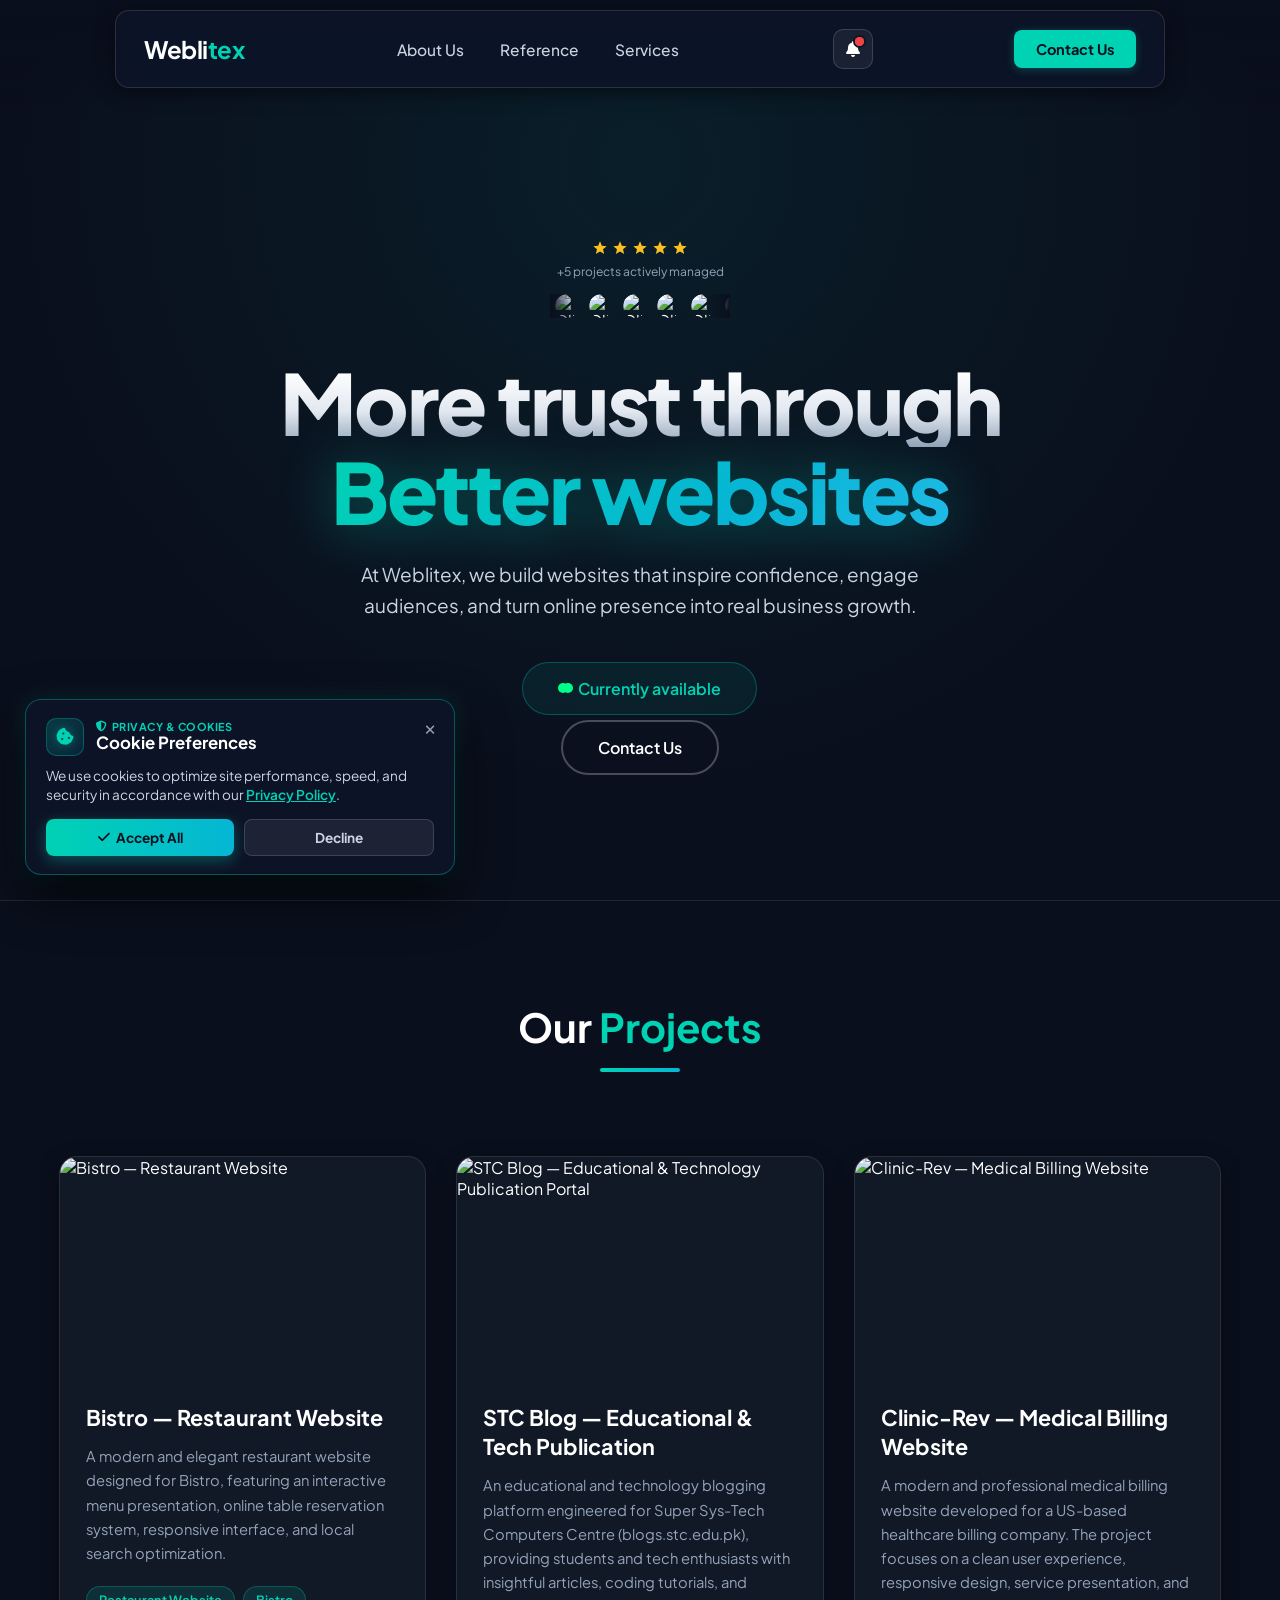
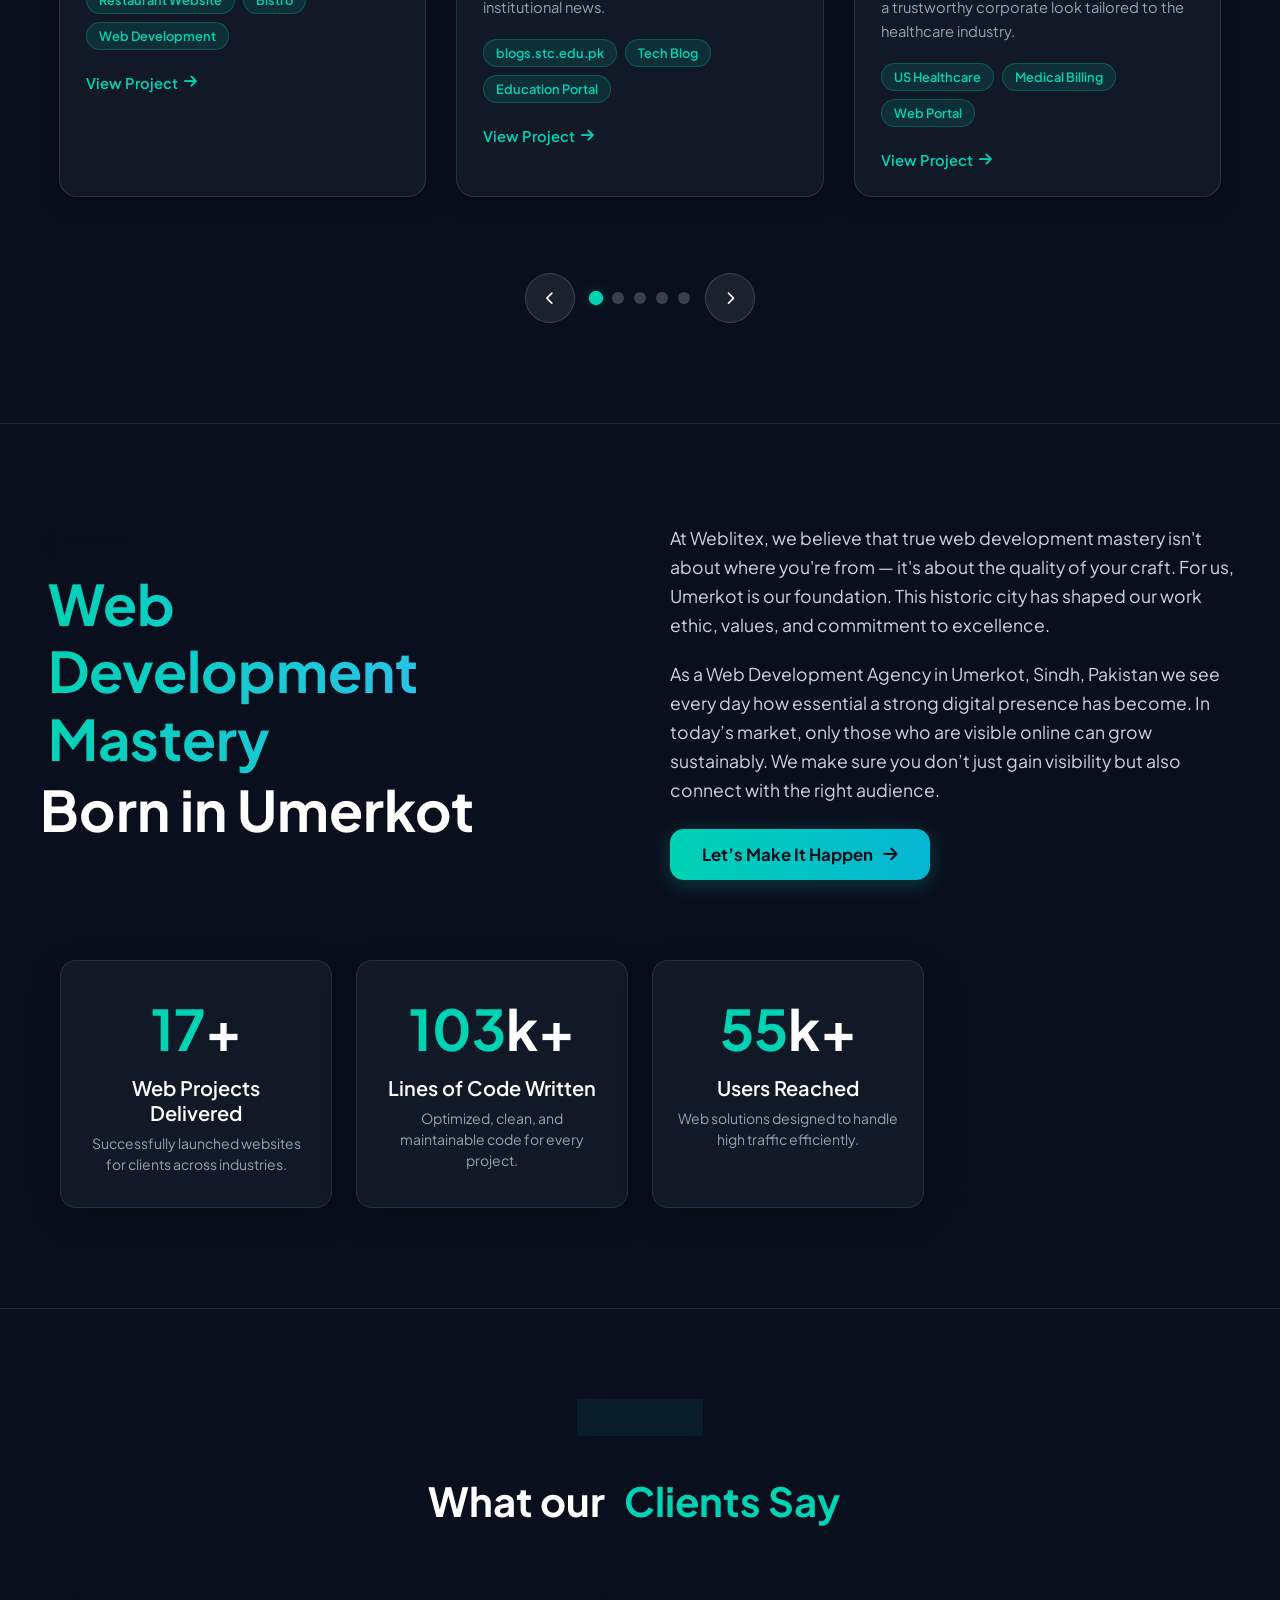
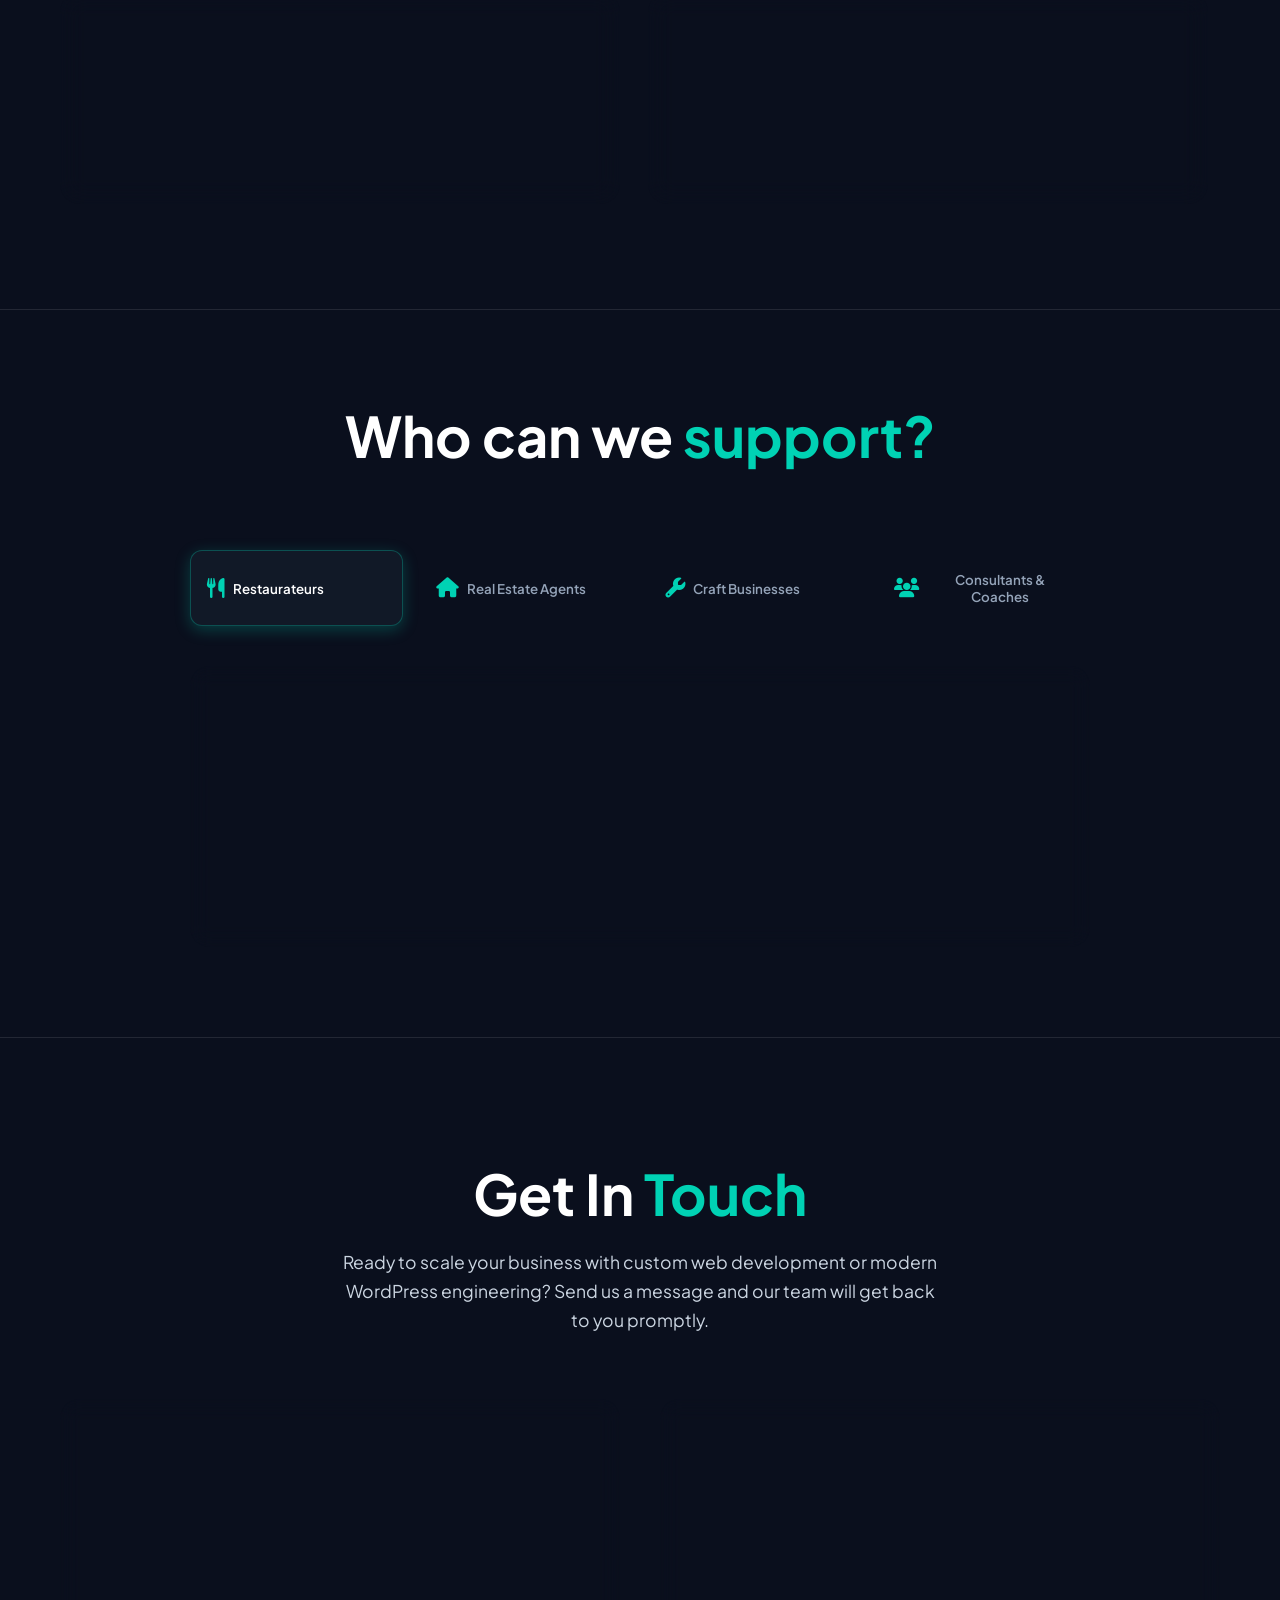
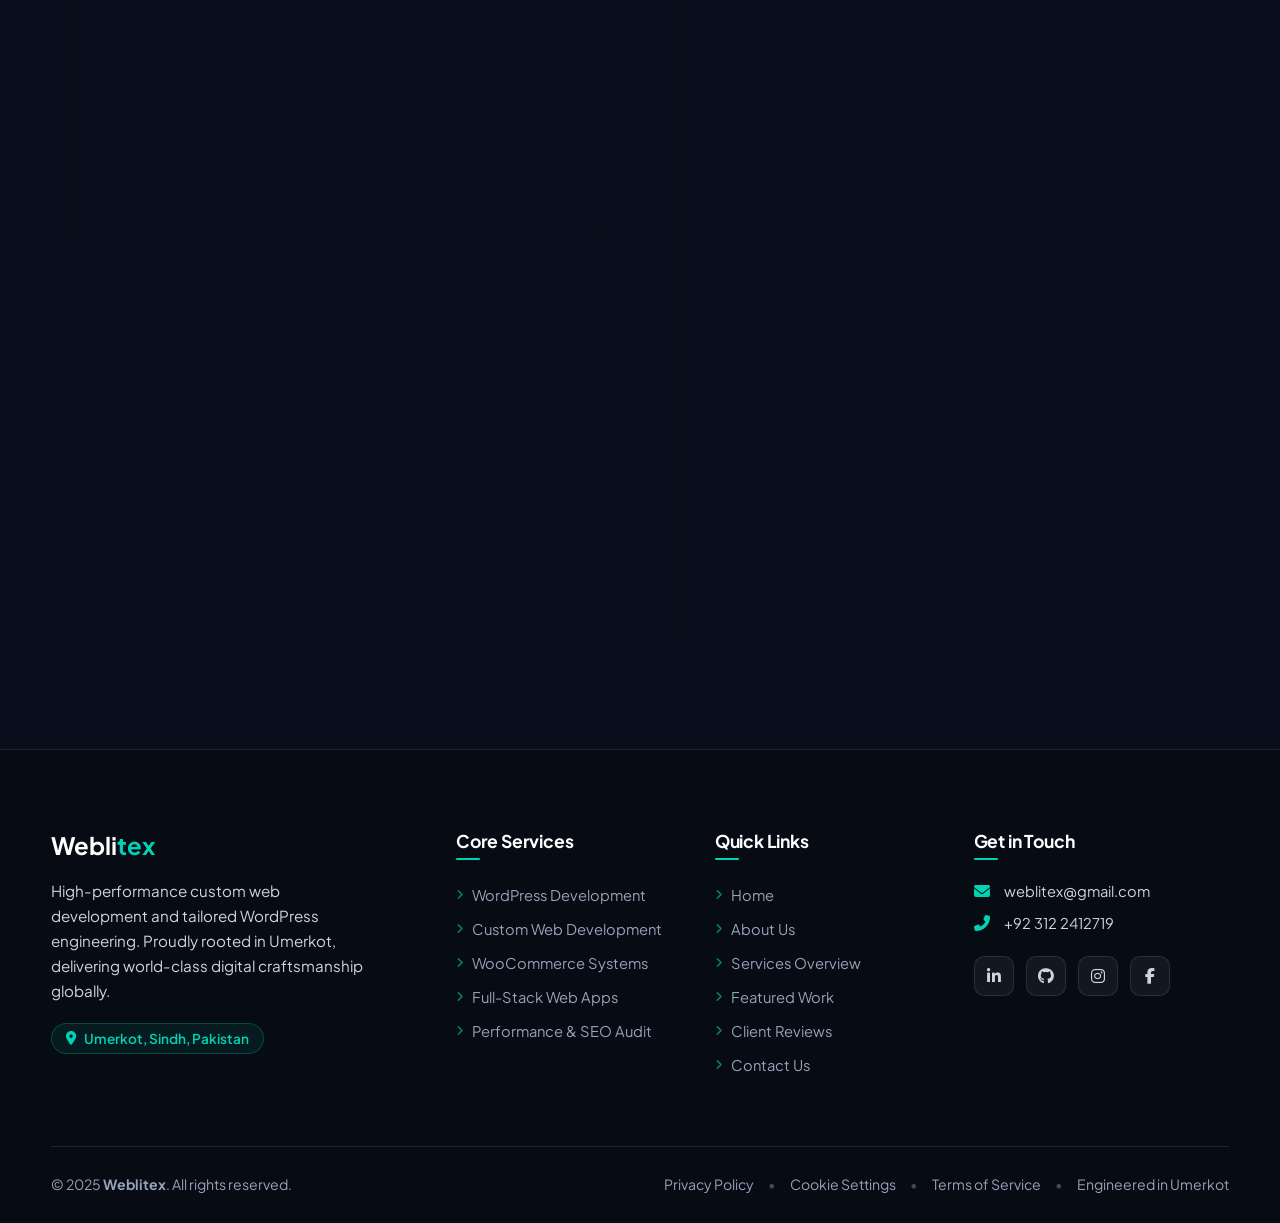
==== index.html @ 481fe4be "update" ====
<!DOCTYPE html>
<html lang="en" class="plus_jakarta_sans">
<head>
  <meta charset="utf-8">
  <meta name="viewport" content="width=device-width, initial-scale=1">
  <title>Weblitex | Web Development &amp; WordPress Engineering Agency</title>
  <meta name="description" content="Weblitex delivers premier custom web development and high-performance WordPress solutions for ambitious businesses globally and across Pakistan.">
  <meta name="keywords" content="Weblitex, web development Umerkot, custom web development, WordPress development, web agency Pakistan">
  <meta name="author" content="Weblitex">
  <link rel="canonical" href="https://weblitex.com">
  
  <!-- Favicon & Brand Icons -->
  <link rel="icon" type="image/svg+xml" href="favicon.svg?v=2">
  <link rel="icon" type="image/png" sizes="32x32" href="favicon-32x32.png?v=2">
  <link rel="icon" type="image/png" sizes="16x16" href="favicon-16x16.png?v=2">
  <link rel="shortcut icon" href="favicon.ico?v=2">
  <link rel="apple-touch-icon" sizes="180x180" href="apple-touch-icon.png?v=2">
  <link rel="manifest" href="site.webmanifest">
  <meta name="theme-color" content="#0A0F1D">
  
  <!-- Open Graph -->
  <meta property="og:title" content="Weblitex | Web Development &amp; WordPress Agency">
  <meta property="og:description" content="Premier custom web development and high-performance WordPress solutions crafted with precision.">
  <meta property="og:url" content="https://weblitex.com">
  <meta property="og:type" content="website">
  <meta property="og:image" content="https://weblitex.com/og-image.png">
  
  <!-- Google Fonts: Plus Jakarta Sans & Inter -->
  <link rel="preconnect" href="https://fonts.googleapis.com">
  <link rel="preconnect" href="https://fonts.gstatic.com" crossorigin>
  <link href="https://fonts.googleapis.com/css2?family=Plus+Jakarta+Sans:wght@400;500;600;700;800&family=Inter:wght@400;500;600;700&display=swap" rel="stylesheet">
  
  <!-- Font Awesome Icons -->
  <link rel="stylesheet" href="https://cdnjs.cloudflare.com/ajax/libs/font-awesome/6.4.0/css/all.min.css" crossorigin="anonymous">

  <link rel="stylesheet" href="style.css">
</head>
<body>

  <!-- Floating Sticky Navigation -->
  <nav class="navbar" id="mainNav">
    <div class="nav-container" id="navContainer">
      <a class="logo" href="index.html">Webli<span>tex</span></a>
      <ul class="nav-links">
        <li><a href="#AboutUs">About Us</a></li>
        <li><a href="#Reference">Reference</a></li>
        <li><a href="services.html">Services</a></li>
      </ul>
      
      <!-- Update Bell -->
      <div class="UpdateBell-wrap">
        <button type="button" class="UpdateBell-bell" id="bellBtn" aria-expanded="false" aria-haspopup="true" aria-label="Updates" title="Updates">
          <i class="fas fa-bell"></i>
          <span class="UpdateBell-dot"></span>
        </button>
        <!-- Bell Panel Dropdown -->
        <div class="UpdateBell-panel" id="bellPanel">
          <div class="UpdateBell-head">
            <b>Latest Updates</b>
            <span>Weblitex</span>
          </div>
          <a href="services.html" class="UpdateBell-item">
            <h4><i class="fas fa-sparkles"></i> Dedicated Services Page</h4>
            <p>Explore our specialized WordPress and Custom Web Development offerings!</p>
            <span class="UpdateBell-go">View services <i class="fas fa-arrow-right"></i></span>
          </a>
          <a href="#projects" class="UpdateBell-item">
            <h4><i class="fas fa-rocket"></i> New Projects Added</h4>
            <p>Check out our latest restaurant, blog & healthcare platforms in the portfolio!</p>
            <span class="UpdateBell-go">View projects <i class="fas fa-arrow-right"></i></span>
          </a>
        </div>
      </div>

      <a href="#kontakt" class="nav-btn">Contact Us</a>
      
      <button class="menu-btn" id="menuToggle" aria-label="Toggle Menu">
        <span></span><span></span><span></span>
      </button>
    </div>

    <!-- Mobile Drawer / Dropdown -->
    <div class="mobile-menu" id="mobileMenu">
      <ul class="mobile-links">
        <li><a href="#AboutUs" class="m-link">About Us</a></li>
        <li><a href="#Reference" class="m-link">Reference</a></li>
        <li><a href="services.html" class="m-link">Services</a></li>
        <li><a href="#projects" class="m-link">Projects</a></li>
      </ul>
      <a href="#kontakt" class="mobile-btn m-link">Contact Us</a>
    </div>
  </nav>

  <!-- Hero Section -->
  <section class="hero" id="home">
    <div class="rating-container">
      <div class="stars-row">
        <svg class="star" viewBox="0 0 24 24" fill="currentColor"><path d="M12 17.27L18.18 21l-1.64-7.03L22 9.24l-7.19-.61L12 2 9.19 8.63 2 9.24l5.46 4.73L5.82 21z"></path></svg>
        <svg class="star" viewBox="0 0 24 24" fill="currentColor"><path d="M12 17.27L18.18 21l-1.64-7.03L22 9.24l-7.19-.61L12 2 9.19 8.63 2 9.24l5.46 4.73L5.82 21z"></path></svg>
        <svg class="star" viewBox="0 0 24 24" fill="currentColor"><path d="M12 17.27L18.18 21l-1.64-7.03L22 9.24l-7.19-.61L12 2 9.19 8.63 2 9.24l5.46 4.73L5.82 21z"></path></svg>
        <svg class="star" viewBox="0 0 24 24" fill="currentColor"><path d="M12 17.27L18.18 21l-1.64-7.03L22 9.24l-7.19-.61L12 2 9.19 8.63 2 9.24l5.46 4.73L5.82 21z"></path></svg>
        <svg class="star" viewBox="0 0 24 24" fill="currentColor"><path d="M12 17.27L18.18 21l-1.64-7.03L22 9.24l-7.19-.61L12 2 9.19 8.63 2 9.24l5.46 4.73L5.82 21z"></path></svg>
      </div>
      <div class="rating-text">+5 projects actively managed</div>
    </div>

    <!-- Infinite Avatars Marquee -->
    <div class="customers-scroll">
      <div class="scroll-gradient-left"></div>
      <div class="scroll-gradient-right"></div>
      <div class="customers-track">
        <div class="customer-avatar"><img src="https://i.pravatar.cc/24?img=1" alt="Client Avatar"></div>
        <div class="customer-avatar"><img src="https://i.pravatar.cc/24?img=2" alt="Client Avatar"></div>
        <div class="customer-avatar"><img src="https://i.pravatar.cc/24?img=3" alt="Client Avatar"></div>
        <div class="customer-avatar"><img src="https://i.pravatar.cc/24?img=4" alt="Client Avatar"></div>
        <div class="customer-avatar"><img src="https://i.pravatar.cc/24?img=5" alt="Client Avatar"></div>
        <div class="customer-avatar"><img src="https://i.pravatar.cc/24?img=6" alt="Client Avatar"></div>
        <!-- Duplicated for seamless loop -->
        <div class="customer-avatar"><img src="https://i.pravatar.cc/24?img=1" alt="Client Avatar"></div>
        <div class="customer-avatar"><img src="https://i.pravatar.cc/24?img=2" alt="Client Avatar"></div>
        <div class="customer-avatar"><img src="https://i.pravatar.cc/24?img=3" alt="Client Avatar"></div>
        <div class="customer-avatar"><img src="https://i.pravatar.cc/24?img=4" alt="Client Avatar"></div>
        <div class="customer-avatar"><img src="https://i.pravatar.cc/24?img=5" alt="Client Avatar"></div>
        <div class="customer-avatar"><img src="https://i.pravatar.cc/24?img=6" alt="Client Avatar"></div>
      </div>
    </div>

    <!-- Hero Content -->
    <div class="hero-content">
      <h1 class="hero-title"><span class="hero-title-top">More trust through</span> <br> <span class="hero-title-gradient">Better websites</span></h1>
      <p class="hero-subtitle">At Weblitex, we build websites that inspire confidence, engage audiences, and turn online presence into real business growth.</p>
      <div class="hero-buttons">
        <a href="#kontakt" class="btn-primary">
          <span class="live-indicator"></span>Currently available
        </a>
        <a href="#kontakt" class="btn-secondary">Contact Us</a>
      </div>
    </div>
  </section>

  <!-- Featured Projects Section (Carousel with 5 Projects) -->
  <section class="projects" id="projects">
    <div class="section-header">
      <h2 class="section-title">Our <span class="span1">Projects</span></h2>
    </div>

    <div class="carousel-container">
      <div class="carousel" id="projectCarousel">
        
        <!-- Project 1: Restaurant -->
        <div class="project-card">
          <div class="card-image">
            <img src="https://images.unsplash.com/photo-1517248135467-4c7edcad34c4?auto=format&fit=crop&w=800&q=80" alt="Bistro — Restaurant Website">
            <div class="card-overlay"></div>
          </div>
          <div class="card-content">
            <h3 class="card-title">Bistro — Restaurant Website</h3>
            <p class="card-description">A modern and elegant restaurant website designed for Bistro, featuring an interactive menu presentation, online table reservation system, responsive interface, and local search optimization.</p>
            <div class="card-tags">
              <span class="card-tag">Restaurant Website</span>
              <span class="card-tag">Bistro</span>
              <span class="card-tag">Web Development</span>
            </div>
            <a href="https://bistro-restaurant-ten.vercel.app/" target="_blank" rel="noopener" class="card-link">View Project <i class="fas fa-arrow-right"></i></a>
          </div>
        </div>

        <!-- Project 2: Blogging Website (blogs.stc.edu.pk) -->
        <div class="project-card">
          <div class="card-image">
            <img src="https://images.unsplash.com/photo-1499750310107-5fef28a66643?auto=format&fit=crop&w=800&q=80" alt="STC Blog — Educational & Technology Publication Portal">
            <div class="card-overlay"></div>
          </div>
          <div class="card-content">
            <h3 class="card-title">STC Blog — Educational & Tech Publication</h3>
            <p class="card-description">An educational and technology blogging platform engineered for Super Sys-Tech Computers Centre (blogs.stc.edu.pk), providing students and tech enthusiasts with insightful articles, coding tutorials, and institutional news.</p>
            <div class="card-tags">
              <span class="card-tag">blogs.stc.edu.pk</span>
              <span class="card-tag">Tech Blog</span>
              <span class="card-tag">Education Portal</span>
            </div>
            <a href="https://blogs.stc.edu.pk" target="_blank" rel="noopener" class="card-link">View Project <i class="fas fa-arrow-right"></i></a>
          </div>
        </div>

        <!-- Project 3: Healthcare / SaaS -->
        <div class="project-card">
          <div class="card-image">
            <img src="https://images.unsplash.com/photo-1576091160399-112ba8d25d1d?auto=format&fit=crop&w=800&q=80" alt="Clinic-Rev — Medical Billing Website">
            <div class="card-overlay"></div>
          </div>
          <div class="card-content">
            <h3 class="card-title">Clinic-Rev — Medical Billing Website</h3>
            <p class="card-description">A modern and professional medical billing website developed for a US-based healthcare billing company. The project focuses on a clean user experience, responsive design, service presentation, and a trustworthy corporate look tailored to the healthcare industry.</p>
            <div class="card-tags">
              <span class="card-tag">US Healthcare</span>
              <span class="card-tag">Medical Billing</span>
              <span class="card-tag">Web Portal</span>
            </div>
            <a href="https://clinicrev.vercel.app/" target="_blank" rel="noopener" class="card-link">View Project <i class="fas fa-arrow-right"></i></a>
          </div>
        </div>

        <!-- Project 4: E-Commerce Store (NovaCart) -->
        <div class="project-card">
          <div class="card-image">
            <img src="https://images.unsplash.com/photo-1472851294608-062f824d29cc?auto=format&fit=crop&w=800&q=80" alt="NovaCart — Modern E-Commerce Platform">
            <div class="card-overlay"></div>
          </div>
          <div class="card-content">
            <h3 class="card-title">NovaCart — Modern E-Commerce Platform</h3>
            <p class="card-description">A high-conversion online store developed with custom WooCommerce architecture, instantaneous product filtering, multi-currency checkout, and integrated shipping tracking.</p>
            <div class="card-tags">
              <span class="card-tag">WooCommerce</span>
              <span class="card-tag">E-Commerce</span>
              <span class="card-tag">Custom Checkout</span>
            </div>
            <a href="novacart.html" target="_blank" rel="noopener" class="card-link">View Project <i class="fas fa-arrow-right"></i></a>
          </div>
        </div>

        <!-- Project 5: Real Estate Portal (Apex Living) -->
        <div class="project-card">
          <div class="card-image">
            <img src="https://images.unsplash.com/photo-1600585154340-be6161a56a0c?auto=format&fit=crop&w=800&q=80" alt="Apex Living — Luxury Real Estate Portal">
            <div class="card-overlay"></div>
          </div>
          <div class="card-content">
            <h3 class="card-title">Apex Living — Luxury Real Estate Portal</h3>
            <p class="card-description">A premier real estate web portal featuring interactive property tours, custom architectural galleries, dynamic search filters, and direct WhatsApp lead capture.</p>
            <div class="card-tags">
              <span class="card-tag">Real Estate</span>
              <span class="card-tag">Custom Web App</span>
              <span class="card-tag">Interactive UI</span>
            </div>
            <a href="apex-living.html" target="_blank" rel="noopener" class="card-link">View Project <i class="fas fa-arrow-right"></i></a>
          </div>
        </div>

      </div>
    </div>

    <!-- Carousel Controls (5 Dots for 5 Projects) -->
    <div class="carousel-controls">
      <button class="carousel-btn prev-btn" id="prevBtn" aria-label="Previous project"><i class="fas fa-chevron-left"></i></button>
      <div class="carousel-dots" id="carouselDots">
        <div class="dot active" data-index="0"></div>
        <div class="dot" data-index="1"></div>
        <div class="dot" data-index="2"></div>
        <div class="dot" data-index="3"></div>
        <div class="dot" data-index="4"></div>
      </div>
      <button class="carousel-btn next-btn" id="nextBtn" aria-label="Next project"><i class="fas fa-chevron-right"></i></button>
    </div>
  </section>

  <!-- About Us Section -->
  <section class="social-media-section" id="AboutUs">
    <div class="social-media-container">
      <div class="social-left">
        <div class="social-tab slide-in-left">About Us</div>
        <h2 class="social-title slide-in-left">
          <span class="gradient-text">Web Development Mastery</span> Born in Umerkot
        </h2>
      </div>
      <div class="social-right">
        <div class="social-content">
          <p class="slide-in-right">At Weblitex, we believe that true web development mastery isn't about where you're from — it's about the quality of your craft. For us, Umerkot is our foundation. This historic city has shaped our work ethic, values, and commitment to excellence.</p>
          <p class="slide-in-right">As a Web Development Agency in Umerkot, Sindh, Pakistan we see every day how essential a strong digital presence has become. In today’s market, only those who are visible online can grow sustainably. We make sure you don’t just gain visibility but also connect with the right audience.</p>
        </div>
        <a href="#kontakt" class="social-cta slide-in-right">
          <span>Let’s Make It Happen</span>
          <i class="fas fa-arrow-right"></i>
        </a>
      </div>
    </div>

    <!-- Counter Achievements Sub-Section -->
    <section class="achievements-section">
      <div class="container">
        <div class="grid">
          <div class="achievement-card">
            <div class="counter"><span class="counter-value" data-target="25">25</span>+</div>
            <h3>Web Projects Delivered</h3>
            <p>Successfully launched websites for clients across industries.</p>
          </div>
          <div class="achievement-card">
            <div class="counter"><span class="counter-value" data-target="150">150</span>k+</div>
            <h3>Lines of Code Written</h3>
            <p>Optimized, clean, and maintainable code for every project.</p>
          </div>
          <div class="achievement-card">
            <div class="counter"><span class="counter-value" data-target="80">80</span>k+</div>
            <h3>Users Reached</h3>
            <p>Web solutions designed to handle high traffic efficiently.</p>
          </div>
          <div class="achievement-card">
            <div class="counter"><span class="counter-value" data-target="100">100</span>%</div>
            <h3>Client Satisfaction</h3>
            <p>Dedicated focus on quality and client success.</p>
          </div>
        </div>
      </div>
    </section>
  </section>

  <!-- Testimonials / References Section (Landscape Cards) -->
  <section class="testimonials-section" id="Reference">
    <div class="container">
      <div style="text-align:center;margin-bottom:40px">
        <div class="tab">References</div>
      </div>
      <h2 class="heading">What our <span class="highlight">Clients Say</span></h2>
      
      <div class="marquee-container">
        <div class="marquee-content">
          
          <!-- Client Card 1 (Landscape) -->
          <div class="testimonial-card landscape-card">
            <div class="client-profile-col">
              <img src="https://images.unsplash.com/photo-1534528741775-53994a69daeb?auto=format&fit=crop&w=150&q=80" alt="Dr. Harris Sterling" class="profile-img">
              <div class="profile-info">
                <h3>Dr. Harris Sterling</h3>
                <p>Director, Sterling Medical UK</p>
                <div class="client-stars">★★★★★</div>
              </div>
            </div>
            <div class="landscape-divider"></div>
            <div class="client-quote-col">
              <div class="quote-mark">“</div>
              <p class="testimonial-text">"The new web platform transformed how patients engage with our clinics. Speed is instantaneous and our consultation bookings jumped by 85% within weeks."</p>
            </div>
          </div>

          <!-- Client Card 2 (Landscape) -->
          <div class="testimonial-card landscape-card">
            <div class="client-profile-col">
              <img src="https://images.unsplash.com/photo-1573496359142-b8d87734a5a2?auto=format&fit=crop&w=150&q=80" alt="Zainab Mir" class="profile-img">
              <div class="profile-info">
                <h3>Zainab Mir</h3>
                <p>Founder &amp; CEO, Zariyah Apparel</p>
                <div class="client-stars">★★★★★</div>
              </div>
            </div>
            <div class="landscape-divider"></div>
            <div class="client-quote-col">
              <div class="quote-mark">“</div>
              <p class="testimonial-text">"Exceptional craft and design sensibility. They captured our brand's luxury identity perfectly while keeping the store lightning-fast on mobile devices."</p>
            </div>
          </div>

          <!-- Client Card 3 (Landscape) -->
          <div class="testimonial-card landscape-card">
            <div class="client-profile-col">
              <img src="https://images.unsplash.com/photo-1500648767791-00dcc994a43e?auto=format&fit=crop&w=150&q=80" alt="Felix Moreau" class="profile-img">
              <div class="profile-info">
                <h3>Felix Moreau</h3>
                <p>Co-Founder, Alpine Hospitality</p>
                <div class="client-stars">★★★★★</div>
              </div>
            </div>
            <div class="landscape-divider"></div>
            <div class="client-quote-col">
              <div class="quote-mark">“</div>
              <p class="testimonial-text">"From initial wireframes to deployment, the team showed pure professionalism. Our guests love the frictionless reservation flow and fast menu browsing."</p>
            </div>
          </div>

          <!-- Client Card 4 (Landscape) -->
          <div class="testimonial-card landscape-card">
            <div class="client-profile-col">
              <img src="https://images.unsplash.com/photo-1580489944761-15a19d654956?auto=format&fit=crop&w=150&q=80" alt="Ayesha Siddiqui" class="profile-img">
              <div class="profile-info">
                <h3>Ayesha Siddiqui</h3>
                <p>Managing Partner, Apex Advisory</p>
                <div class="client-stars">★★★★★</div>
              </div>
            </div>
            <div class="landscape-divider"></div>
            <div class="client-quote-col">
              <div class="quote-mark">“</div>
              <p class="testimonial-text">"Clear communication, clean code, and zero delays. Our corporate partners regularly praise the speed and refined elegance of our website."</p>
            </div>
          </div>

          <!-- Duplicated for continuous smooth marquee -->
          <div class="testimonial-card landscape-card">
            <div class="client-profile-col">
              <img src="https://images.unsplash.com/photo-1534528741775-53994a69daeb?auto=format&fit=crop&w=150&q=80" alt="Dr. Harris Sterling" class="profile-img">
              <div class="profile-info">
                <h3>Dr. Harris Sterling</h3>
                <p>Director, Sterling Medical UK</p>
                <div class="client-stars">★★★★★</div>
              </div>
            </div>
            <div class="landscape-divider"></div>
            <div class="client-quote-col">
              <div class="quote-mark">“</div>
              <p class="testimonial-text">"The new web platform transformed how patients engage with our clinics. Speed is instantaneous and our consultation bookings jumped by 85% within weeks."</p>
            </div>
          </div>

        </div>
      </div>
    </div>
  </section>

  <!-- Support / Services Section -->
  <section class="support-section" id="Services">
    <div class="container">
      <h2 class="support-heading">Who can we <span class="accent">support?</span></h2>
      <div class="tabs-container">
        <div class="tabs-list" role="tablist">
          <button class="tab-trigger active" role="tab" aria-selected="true" data-target="restaurateurs">
            <i class="fas fa-utensils"></i>
            <span>Restaurateurs</span>
          </button>
          <button class="tab-trigger" role="tab" aria-selected="false" data-target="real-estate">
            <i class="fas fa-house"></i>
            <span>Real Estate Agents</span>
          </button>
          <button class="tab-trigger" role="tab" aria-selected="false" data-target="craft-businesses">
            <i class="fas fa-wrench"></i>
            <span>Craft Businesses</span>
          </button>
          <button class="tab-trigger" role="tab" aria-selected="false" data-target="consultants">
            <i class="fas fa-users"></i>
            <span>Consultants &amp; Coaches</span>
          </button>
        </div>

        <div class="tab-content" role="tabpanel">
          <!-- Tab 1 -->
          <div class="tab-panel active" id="restaurateurs">
            <div class="content-item">
              <h4>Problem</h4>
              <p>Your restaurant is amazing, but online it’s invisible. Menus are confusing, reservations frustrating, and potential guests don’t even know you exist.</p>
            </div>
            <div class="content-item">
              <h4>Our Solution</h4>
              <p>We provide a modern, mobile-friendly restaurant website with easy online reservations, visually rich menus, and local SEO to ensure your restaurant reaches and delights more guests.</p>
            </div>
          </div>

          <!-- Tab 2 -->
          <div class="tab-panel" id="real-estate">
            <div class="content-item">
              <h4>Problem</h4>
              <p>As a real estate agent, your listings get lost online. Limited visibility and generic content mean serious buyers never see your properties.</p>
            </div>
            <div class="content-item">
              <h4>Our Solution</h4>
              <p>We provide immersive virtual tours, engaging property content, and targeted online ads to reach the right buyers, increasing leads and sales efficiently.</p>
            </div>
          </div>

          <!-- Tab 3 -->
          <div class="tab-panel" id="craft-businesses">
            <div class="content-item">
              <h4>Problem</h4>
              <p>Your work impresses in person, but online it feels like a brochure lost in the crowd. Visitors leave before they even understand your value.</p>
            </div>
            <div class="content-item">
              <h4>Our Solution</h4>
              <p>We provide a visually rich website that highlights your process and finished products, paired with story-driven content that attracts clients who appreciate quality craftsmanship and premium services.</p>
            </div>
          </div>

          <!-- Tab 4 -->
          <div class="tab-panel" id="consultants">
            <div class="content-item">
              <h4>Problem</h4>
              <p>You have valuable expertise, but struggle to stand out and attract clients in a crowded online space.</p>
            </div>
            <div class="content-item">
              <h4>Our Solution</h4>
              <p>We position you as a thought leader with strategic content: educational webinars, insightful articles, and client success stories that build trust and bring in your ideal clients.</p>
            </div>
          </div>
        </div>
      </div>
    </div>
  </section>

  <!-- Contact Section -->
  <section class="contact-section" id="kontakt">
    <div class="container">
      <div style="text-align:center;max-width:48rem;margin:0 auto 4rem auto">
        <h2 class="contact-heading">Get In <span class="accent">Touch</span></h2>
        <p class="contact-subheading">Ready to scale your business with custom web development or modern WordPress engineering? Send us a message and our team will get back to you promptly.</p>
      </div>

      <div class="contact-grid">
        <!-- Contact Info -->
        <div class="contact-info">
          <h3>Contact Details</h3>
          <div class="contact-detail">
            <i class="fas fa-map-marker-alt contact-icon"></i>
            <div class="contact-text">
              <h4>Location</h4>
              <p>Umerkot, Sindh, Pakistan</p>
            </div>
          </div>
          <div class="contact-detail">
            <i class="fas fa-envelope contact-icon"></i>
            <div class="contact-text">
              <h4>E-mail</h4>
              <a href="mailto:weblitex@gmail.com">weblitex@gmail.com</a>
            </div>
          </div>
          <div class="contact-detail">
            <i class="fas fa-phone contact-icon"></i>
            <div class="contact-text">
              <h4>Telephone number</h4>
              <a href="tel:+923122412719">+92 312 2412719</a>
            </div>
          </div>
          <div class="contact-detail">
            <i class="fas fa-clock contact-icon"></i>
            <div class="contact-text">
              <h4>Working Hours</h4>
              <p>Mon – Sat: 9:00 AM – 7:00 PM (PKT)</p>
            </div>
          </div>
        </div>

        <!-- Form -->
        <div class="contact-form">
          <h3>Send Us a Message</h3>
          <!-- Hidden iframe target enables seamless native submission without CORS blocks or leaving the page -->
          <iframe name="hidden_contact_iframe" id="hidden_contact_iframe" style="display:none;"></iframe>
          <form id="contactForm" action="https://formsubmit.co/weblitex@gmail.com" method="POST" target="hidden_contact_iframe" class="space-y-6">
            <!-- FormSubmit Anti-Spam & Routing Config -->
            <input type="hidden" name="_subject" id="subjectInput" value="New Project Inquiry - Weblitex">
            <input type="hidden" name="_captcha" value="false">
            <input type="hidden" name="_template" value="table">
            <input type="hidden" name="_replyto" id="replytoInput" value="">
            
            <div class="form-group">
              <label for="name">Your Name*</label>
              <input type="text" id="name" required placeholder="e.g. John Doe" name="name" autocomplete="name">
            </div>
            <div class="form-group">
              <label for="email">E-mail Address*</label>
              <input type="email" id="email" required placeholder="your.email@example.com" name="email" autocomplete="email" pattern="[a-zA-Z0-9._%+-]+@[a-zA-Z0-9.-]+\.[a-zA-Z]{2,}" title="Please enter a valid email address (e.g. name@domain.com)">
            </div>
            <div class="form-group">
              <label for="phone">Phone / WhatsApp (Optional)</label>
              <input type="tel" id="phone" placeholder="+92 300 1234567" name="phone">
            </div>
            <div class="form-group">
              <label for="service">Service Interested In</label>
              <select id="service" name="service" class="form-select-input">
                <option value="WordPress Development">WordPress Development</option>
                <option value="Custom Web Development">Custom Web Development</option>
                <option value="WooCommerce / E-Commerce">WooCommerce / E-Commerce</option>
                <option value="Speed Optimization">Speed Optimization &amp; Maintenance</option>
                <option value="Other Consultation">Other Consultation</option>
              </select>
            </div>
            <div class="form-group">
              <label for="message">Project Details*</label>
              <textarea id="message" name="message" required placeholder="Tell us about your project requirements, goals, and desired timeline..."></textarea>
            </div>
            <button type="submit" class="submit-btn" id="submitBtn">Send Message</button>
            <p id="formMessage" style="margin-top:14px;text-align:center;font-weight:600;font-size:0.95rem;"></p>
          </form>
        </div>
      </div>
    </div>
  </section>

  <!-- Redesigned Modern Agency Footer -->
  <footer class="footer">
    <div class="footer-container">
      <div class="footer-grid">
        <!-- Col 1: Brand & Identity -->
        <div class="footer-col brand-col">
          <a class="footer-logo" href="index.html">
            <div class="logo-fallback">Webli<span>tex</span></div>
          </a>
          <p class="footer-bio">
            High-performance custom web development and tailored WordPress engineering. Proudly rooted in Umerkot, delivering world-class digital craftsmanship globally.
          </p>
          <div class="footer-location-badge">
            <i class="fas fa-map-marker-alt"></i> Umerkot, Sindh, Pakistan
          </div>
        </div>

        <!-- Col 2: Services -->
        <div class="footer-col">
          <h4 class="footer-col-title">Core Services</h4>
          <ul class="footer-col-links">
            <li><a href="services.html#wordpress"><i class="fas fa-angle-right"></i> WordPress Development</a></li>
            <li><a href="services.html#custom-web"><i class="fas fa-angle-right"></i> Custom Web Development</a></li>
            <li><a href="services.html#wordpress"><i class="fas fa-angle-right"></i> WooCommerce Systems</a></li>
            <li><a href="services.html#custom-web"><i class="fas fa-angle-right"></i> Full-Stack Web Apps</a></li>
            <li><a href="services.html"><i class="fas fa-angle-right"></i> Performance &amp; SEO Audit</a></li>
          </ul>
        </div>

        <!-- Col 3: Navigation -->
        <div class="footer-col">
          <h4 class="footer-col-title">Quick Links</h4>
          <ul class="footer-col-links">
            <li><a href="index.html#home"><i class="fas fa-angle-right"></i> Home</a></li>
            <li><a href="index.html#AboutUs"><i class="fas fa-angle-right"></i> About Us</a></li>
            <li><a href="services.html"><i class="fas fa-angle-right"></i> Services Overview</a></li>
            <li><a href="index.html#projects"><i class="fas fa-angle-right"></i> Featured Work</a></li>
            <li><a href="index.html#Reference"><i class="fas fa-angle-right"></i> Client Reviews</a></li>
            <li><a href="index.html#kontakt"><i class="fas fa-angle-right"></i> Contact Us</a></li>
          </ul>
        </div>

        <!-- Col 4: Contact & Socials -->
        <div class="footer-col contact-col">
          <h4 class="footer-col-title">Get in Touch</h4>
          <div class="footer-contact-item">
            <i class="fas fa-envelope"></i>
            <a href="mailto:weblitex@gmail.com">weblitex@gmail.com</a>
          </div>
          <div class="footer-contact-item">
            <i class="fas fa-phone-alt"></i>
            <a href="tel:+923122412719">+92 312 2412719</a>
          </div>
          <div class="footer-socials">
            <a href="https://linkedin.com" target="_blank" rel="noopener" aria-label="LinkedIn"><i class="fab fa-linkedin-in"></i></a>
            <a href="https://github.com" target="_blank" rel="noopener" aria-label="GitHub"><i class="fab fa-github"></i></a>
            <a href="https://instagram.com" target="_blank" rel="noopener" aria-label="Instagram"><i class="fab fa-instagram"></i></a>
            <a href="https://facebook.com" target="_blank" rel="noopener" aria-label="Facebook"><i class="fab fa-facebook-f"></i></a>
          </div>
        </div>
      </div>

      <!-- Footer Bottom Bar -->
      <div class="footer-bottom-bar">
        <div class="footer-copy">
          &copy; 2025 <strong>Weblitex</strong>. All rights reserved.
        </div>
        <div class="footer-legal">
          <a href="javascript:void(0)" id="openPrivacyPolicyBtn">Privacy Policy</a>
          <span class="dot-sep">•</span>
          <a href="javascript:void(0)" id="openCookieSettingsBtn">Cookie Settings</a>
          <span class="dot-sep">•</span>
          <a href="#">Terms of Service</a>
          <span class="dot-sep">•</span>
          <span>Engineered in Umerkot</span>
        </div>
      </div>
    </div>
  </footer>

  <!-- Cookie Consent Landscape Card (Bottom Left) -->
  <div class="cookie-consent" id="cookieConsent" role="dialog" aria-modal="true" aria-labelledby="cookieTitle">
    <button class="cookie-close-btn" id="closeCookieBtn" aria-label="Close Cookie Notice">&times;</button>
    
    <div class="cookie-header">
      <div class="cookie-icon-wrap">
        <i class="fas fa-cookie-bite cookie-icon"></i>
      </div>
      <div class="cookie-header-text">
        <div class="cookie-badge"><i class="fas fa-shield-alt"></i> Privacy &amp; Cookies</div>
        <h4 class="cookie-title" id="cookieTitle">Cookie Preferences</h4>
      </div>
    </div>
    
    <p class="cookie-content">
      We use cookies to optimize site performance, speed, and security in accordance with our 
      <a href="javascript:void(0)" class="cookie-policy-link" id="openPrivacyModalFromCookie">Privacy Policy</a>.
    </p>
    
    <div class="cookie-buttons">
      <button class="cookie-btn accept-btn" id="acceptCookies">
        <i class="fas fa-check"></i> Accept All
      </button>
      <button class="cookie-btn reject-btn" id="rejectCookies">
        Decline
      </button>
    </div>
  </div>

  <!-- Full Privacy Policy Modal -->
  <div class="privacy-modal-backdrop" id="privacyModalBackdrop"></div>
  <div class="privacy-modal" id="privacyModal" role="dialog" aria-modal="true" aria-labelledby="privacyModalTitle">
    <div class="privacy-modal-header">
      <div class="privacy-modal-title-wrap">
        <div class="privacy-modal-badge"><i class="fas fa-file-contract"></i> Official Document</div>
        <h3 id="privacyModalTitle">Weblitex Privacy &amp; Cookie Policy</h3>
      </div>
      <button class="privacy-modal-close" id="closePrivacyModalBtn" aria-label="Close Privacy Policy">&times;</button>
    </div>
    
    <div class="privacy-modal-body">
      <p class="privacy-intro">
        At <strong>Weblitex Agency</strong>, we respect your privacy and are committed to protecting personal information collected through our web development platforms and customer touchpoints.
      </p>

      <h4>1. Information We Collect</h4>
      <p>When you browse our portfolio or contact us via our inquiry forms, we may collect your name, email address, phone number, and project details exclusively for communication, quotation, and project scoping purposes.</p>

      <h4>2. How We Use Cookies</h4>
      <p>Cookies are small data files stored on your browser that help us:</p>
      <ul>
        <li>Remember your display preferences and cookie consent status.</li>
        <li>Ensure lightning-fast page loading and responsive animations.</li>
        <li>Analyze anonymous engagement metrics to continuously enhance our project presentations.</li>
      </ul>

      <h4>3. Third-Party Services &amp; Security</h4>
      <p>We implement enterprise-grade encryption and SSL standards. We never sell, rent, or trade your personal information to third parties.</p>

      <h4>4. Contact &amp; Data Rights</h4>
      <p>You may request access to, correction of, or deletion of your submitted contact details at any time by contacting our engineering team at <a href="mailto:weblitex@gmail.com" style="color:var(--color-brand); font-weight:600;">weblitex@gmail.com</a>.</p>
    </div>

    <div class="privacy-modal-footer">
      <button class="privacy-modal-btn" id="closePrivacyModalFooterBtn">Close Policy</button>
    </div>
  </div>

  <!-- EmailJS Official Browser SDK -->
  <script type="text/javascript" src="https://cdn.jsdelivr.net/npm/@emailjs/browser@4/dist/email.min.js"></script>
  <script src="script.js"></script>
</body>
</html>
---- style.css ----
/* ==========================================================================
   WEBLITEX — MODERN EMERALD & CYAN LUXURY AGENCY THEME
   Pixel-Perfect Layout with Responsive Header, Modern Footer & Services System
   ========================================================================== */

:root {
  --font-sans: 'Plus Jakarta Sans', 'Inter', -apple-system, BlinkMacSystemFont, "Segoe UI", Roboto, Helvetica, Arial, sans-serif;
  
  /* Brand Modern Teal & Cyan Color Palette */
  --color-brand: #00D2B4;
  --color-brand-deep: #059669;
  --color-brand-lite: #06B6D4;
  --color-brand-glow: rgba(0, 210, 180, 0.25);
  
  /* Luxury Dark Obsidian & Slate Surfaces */
  --color-dark: #0A0F1D;
  --color-dark-panel: #0E1527;
  --color-card-bg: #111927;
  --color-card-hover: #152238;
  --color-glass: rgba(255, 255, 255, 0.04);
  --color-border: rgba(255, 255, 255, 0.10);
  --color-border-subtle: rgba(255, 255, 255, 0.16);
  --grad-brand: linear-gradient(90deg, #00D2B4, #06B6D4);
  --grad-text: linear-gradient(90deg, #00D2B4 0%, #38BDF8 100%);
  
  /* Text */
  --text-primary: #FFFFFF;
  --text-secondary: #CBD5E1;
  --text-muted: #94A3B8;
  --star-gold: #FBBF24;
}

/* Global Reset */
* {
  box-sizing: border-box;
  font-family: var(--font-sans);
  margin: 0;
  padding: 0;
}

/* Custom Brand Text Selection */
::selection {
  background-color: var(--color-brand);
  color: #0A0F1D;
}

::-moz-selection {
  background-color: var(--color-brand);
  color: #0A0F1D;
}

html {
  scroll-behavior: smooth;
  scroll-padding-top: 85px;
  scrollbar-width: thin;
  scrollbar-color: rgba(0, 210, 180, 0.4) #0A0F1D;
}

/* Global Modern Webkit Scrollbar */
::-webkit-scrollbar {
  width: 8px;
  height: 8px;
}

::-webkit-scrollbar-track {
  background: #0A0F1D;
}

::-webkit-scrollbar-thumb {
  background: rgba(0, 210, 180, 0.35);
  border-radius: 99px;
  border: 2px solid #0A0F1D;
  transition: background 0.25s ease;
}

::-webkit-scrollbar-thumb:hover {
  background: var(--color-brand);
}

/* Section scroll-margin for smooth anchor positioning */
section[id],
div[id],
header[id] {
  scroll-margin-top: 85px;
}

body {
  -webkit-font-smoothing: antialiased;
  -moz-osx-font-smoothing: grayscale;
  text-rendering: optimizelegibility;
  background-color: var(--color-dark);
  color: var(--text-primary);
  overflow-x: hidden;
  max-width: 100%;
  min-height: 100vh;
}

/* ==========================================================================
   WEBLITEX QUANTUM RETICLE CUSTOM CURSOR
   ========================================================================== */
@media (hover: hover) and (pointer: fine) {
  body {
    cursor: none; /* Hide default OS cursor */
  }

  a, button, input, textarea, select, [role="button"], .project-card, .tab-trigger, .dot, .carousel-btn {
    cursor: none !important;
  }
}

/* Canvas for Celestial Comet Stardust Particles */
#cursorCanvas {
  position: fixed;
  top: 0;
  left: 0;
  width: 100vw;
  height: 100vh;
  pointer-events: none;
  z-index: 999997;
}

/* Center Precision Core Dot */
.cursor-core {
  position: fixed;
  top: 0;
  left: 0;
  width: 8px;
  height: 8px;
  background: #00D2B4;
  border-radius: 50%;
  pointer-events: none;
  z-index: 999999;
  transform: translate(-50%, -50%);
  transition: width 0.2s cubic-bezier(0.16, 1, 0.3, 1), 
              height 0.2s cubic-bezier(0.16, 1, 0.3, 1), 
              background-color 0.2s ease,
              opacity 0.2s ease,
              border-radius 0.2s ease;
  box-shadow: 0 0 10px #00D2B4, 0 0 20px rgba(0, 210, 180, 0.6);
  will-change: transform;
}

/* Outer Quantum Magnetic Ring & Orbit */
.cursor-ring {
  position: fixed;
  top: 0;
  left: 0;
  width: 38px;
  height: 38px;
  border: 1.5px solid rgba(0, 210, 180, 0.5);
  border-radius: 50%;
  pointer-events: none;
  z-index: 999998;
  transform: translate(-50%, -50%);
  transition: width 0.3s cubic-bezier(0.16, 1, 0.3, 1),
              height 0.3s cubic-bezier(0.16, 1, 0.3, 1),
              background-color 0.3s ease,
              border-color 0.3s ease,
              border-width 0.2s ease,
              opacity 0.25s ease,
              border-radius 0.3s ease;
  box-shadow: 0 0 15px rgba(0, 210, 180, 0.2);
  will-change: transform;
}

/* Orbital Reticle Tick Marks */
.cursor-ring::before,
.cursor-ring::after {
  content: "";
  position: absolute;
  top: 50%;
  left: 50%;
  width: 100%;
  height: 100%;
  transform: translate(-50%, -50%);
  border-radius: 50%;
  border: 1.5px dashed rgba(6, 182, 212, 0.5);
  animation: cursorOrbit 8s linear infinite;
  pointer-events: none;
  box-sizing: border-box;
}

.cursor-ring::after {
  border: 1px dotted rgba(0, 210, 180, 0.6);
  animation: cursorOrbitRev 12s linear infinite;
  width: 122%;
  height: 122%;
}

@keyframes cursorOrbit {
  from { transform: translate(-50%, -50%) rotate(0deg); }
  to { transform: translate(-50%, -50%) rotate(360deg); }
}

@keyframes cursorOrbitRev {
  from { transform: translate(-50%, -50%) rotate(360deg); }
  to { transform: translate(-50%, -50%) rotate(0deg); }
}

/* Hovering Interactive Target State */
.cursor-ring.cursor-hover {
  width: 58px;
  height: 58px;
  background: rgba(0, 210, 180, 0.12);
  border-color: #00D2B4;
  backdrop-filter: blur(2px);
  -webkit-backdrop-filter: blur(2px);
  box-shadow: 0 0 25px rgba(0, 210, 180, 0.45), inset 0 0 15px rgba(0, 210, 180, 0.2);
}

.cursor-ring.cursor-hover::before {
  border-color: rgba(0, 210, 180, 0.8);
  animation-duration: 4s;
}

.cursor-ring.cursor-hover::after {
  border-color: rgba(56, 189, 248, 0.8);
  animation-duration: 5s;
}

.cursor-core.cursor-hover {
  width: 12px;
  height: 12px;
  background: #FFFFFF;
  box-shadow: 0 0 15px #FFFFFF, 0 0 30px #00D2B4;
}

/* Hovering Text Mode (Precision Vertical I-Beam) */
.cursor-ring.cursor-text {
  width: 4px;
  height: 26px;
  border-radius: 4px;
  border: none;
  background: var(--color-brand);
  box-shadow: 0 0 14px var(--color-brand);
}

.cursor-ring.cursor-text::before,
.cursor-ring.cursor-text::after {
  display: none;
}

.cursor-core.cursor-text {
  opacity: 0;
}

/* Active Click Shockwave */
.cursor-ring.cursor-down {
  transform: translate(-50%, -50%) scale(0.7);
  background: rgba(0, 210, 180, 0.35);
  border-color: #38BDF8;
}

.cursor-core.cursor-down {
  transform: translate(-50%, -50%) scale(1.6);
  background: #38BDF8;
}

/* Hidden when cursor leaves window */
.cursor-hidden {
  opacity: 0 !important;
}

/* Ensure mobile devices don't show custom cursor */
@media (hover: none), (pointer: coarse) {
  .cursor-core,
  .cursor-ring,
  #cursorCanvas {
    display: none !important;
  }
  body, a, button, input, textarea, select {
    cursor: auto !important;
  }
}

/* ==========================================================================
   NAVBAR (SMOOTH RESPONSIVE SCALING WITHOUT SQUISHING)
   ========================================================================== */
.navbar {
  z-index: 1000;
  justify-content: center;
  width: 100%;
  transition: top 0.3s ease;
  display: flex;
  position: fixed;
  top: 10px;
  left: 0;
}

.navbar:before {
  content: "";
  pointer-events: none;
  z-index: -1;
  background: linear-gradient(var(--color-dark) 0%, rgba(10, 15, 29, 0.92) 50%, transparent 100%);
  height: calc(100% + 24px);
  position: absolute;
  top: -10px;
  left: 0;
  right: 0;
}

.nav-container {
  -webkit-backdrop-filter: blur(16px) saturate(160%);
  backdrop-filter: blur(16px) saturate(160%);
  background: rgba(14, 21, 39, 0.85);
  border: 1px solid rgba(255, 255, 255, 0.12);
  border-radius: 14px;
  justify-content: space-between;
  align-items: center;
  width: min(92%, 1050px);
  height: 78px;
  padding: 12px 28px;
  transition: all 0.35s cubic-bezier(0.16, 1, 0.3, 1);
  display: flex;
  box-shadow: 0 4px 20px rgba(0, 0, 0, 0.4);
}

/* Clean, Non-Distorted Scrolled State */
.nav-container.scrolled {
  width: min(88%, 940px);
  height: 60px;
  padding: 8px 24px;
  top: 8px;
  background: rgba(10, 15, 29, 0.94);
  border-color: rgba(0, 210, 180, 0.3);
  box-shadow: 0 8px 28px rgba(0, 0, 0, 0.6), 0 0 15px rgba(0, 210, 180, 0.12);
}

.logo {
  font-size: 24px;
  font-weight: 700;
  color: #FFFFFF;
  text-decoration: none;
  letter-spacing: -0.02em;
  display: inline-flex;
  align-items: center;
  white-space: nowrap;
  transition: font-size 0.3s ease;
}

.nav-container.scrolled .logo {
  font-size: 21px;
}

.logo span,
.logo-fallback span {
  color: var(--color-brand);
}

.logo-fallback {
  font-size: 24px;
  font-weight: 700;
  color: #FFFFFF;
}

.nav-links {
  list-style: none;
  display: flex;
  align-items: center;
}

.nav-links li {
  margin: 0 18px;
  transition: margin 0.3s ease;
}

.nav-container.scrolled .nav-links li {
  margin: 0 14px;
}

.nav-links a {
  color: var(--text-secondary);
  font-size: 15.5px;
  font-weight: 500;
  text-decoration: none;
  white-space: nowrap;
  transition: color 0.25s ease, font-size 0.3s ease;
  position: relative;
}

.nav-container.scrolled .nav-links a {
  font-size: 14.5px;
}

.nav-links a:hover,
.nav-links a.is-active {
  color: var(--color-brand);
}

.nav-links a:after {
  content: "";
  background: var(--color-brand);
  position: absolute;
  bottom: -5px;
  left: 50%;
  width: 50%;
  height: 2px;
  border-radius: 99px;
  box-shadow: 0 0 8px rgba(0, 210, 180, 0.4);
  transform: translateX(-50%) scaleX(0);
  transform-origin: center;
  transition: transform 0.3s cubic-bezier(0.25, 1, 0.5, 1), opacity 0.25s ease;
  opacity: 0;
}

.nav-links a:hover:after,
.nav-links a.is-active:after {
  transform: translateX(-50%) scaleX(1);
  opacity: 1;
}

.nav-btn {
  color: #0A0F1D;
  background: var(--color-brand);
  border: none;
  border-radius: 8px;
  padding: 10px 22px;
  cursor: pointer;
  font-weight: 700;
  font-size: 14.5px;
  text-decoration: none;
  white-space: nowrap;
  transition: all 0.3s ease;
  display: inline-block;
  box-shadow: 0 2px 10px var(--color-brand-glow);
}

.nav-container.scrolled .nav-btn {
  padding: 7px 18px;
  font-size: 13.5px;
}

.nav-btn:hover {
  background: #14B8A6;
  transform: translateY(-2px);
  box-shadow: 0 4px 15px var(--color-brand-glow);
}

.menu-btn {
  cursor: pointer;
  z-index: 10;
  background: transparent;
  border: none;
  flex-direction: column;
  justify-content: space-around;
  width: 30px;
  height: 25px;
  padding: 0;
  display: none;
}

.menu-btn span {
  transform-origin: 50%;
  background: #FFFFFF;
  border-radius: 5px;
  width: 100%;
  height: 3px;
  transition: all 0.3s linear;
  position: relative;
}

.menu-btn.active span:first-child {
  transform: rotate(45deg) translate(5px, 5px);
}

.menu-btn.active span:nth-child(2) {
  opacity: 0;
}

.menu-btn.active span:nth-child(3) {
  transform: rotate(-45deg) translate(7px, -6px);
}

/* Mobile Dropdown */
.mobile-menu {
  -webkit-backdrop-filter: blur(16px) saturate(160%);
  backdrop-filter: blur(16px) saturate(160%);
  opacity: 0;
  visibility: hidden;
  pointer-events: none;
  background: rgba(14, 21, 39, 0.96);
  border: 1px solid rgba(0, 210, 180, 0.25);
  border-radius: 14px;
  width: 340px;
  max-width: 90%;
  padding: 24px;
  transition: opacity 0.3s, transform 0.3s, visibility 0s linear 0.3s;
  display: none;
  position: absolute;
  top: 70px;
  right: auto;
  transform: translateY(-20px);
  box-shadow: 0 10px 30px rgba(0, 0, 0, 0.7);
}

.mobile-menu.active {
  opacity: 1;
  visibility: visible;
  pointer-events: auto;
  transform: translateY(0);
}

.mobile-links {
  text-align: left;
  list-style: none;
  margin-bottom: 16px;
}

.mobile-links li {
  margin: 14px 0;
}

.mobile-links a {
  color: #FFFFFF;
  font-size: 18px;
  font-weight: 500;
  text-decoration: none;
  transition: color 0.3s;
}

.mobile-links a:hover {
  color: var(--color-brand);
}

.mobile-btn {
  color: #0A0F1D;
  background: var(--color-brand);
  border: none;
  border-radius: 9px;
  width: 100%;
  padding: 12px 20px;
  display: block;
  text-align: center;
  text-decoration: none;
  font-weight: 700;
}

/* ==========================================================================
   UPDATE BELL MODULE
   ========================================================================== */
.UpdateBell-wrap {
  flex-shrink: 0;
  align-items: center;
  display: flex;
  position: relative;
  margin-right: 6px;
}

.UpdateBell-bell {
  color: #FFFFFF;
  cursor: pointer;
  background: rgba(255, 255, 255, 0.06);
  border: 1px solid rgba(255, 255, 255, 0.15);
  border-radius: 10px;
  justify-content: center;
  align-items: center;
  width: 40px;
  height: 40px;
  padding: 0;
  font-size: 1rem;
  transition: border-color 0.25s, background 0.25s, transform 0.25s;
  display: inline-flex;
  position: relative;
}

.nav-container.scrolled .UpdateBell-bell {
  width: 36px;
  height: 36px;
  font-size: 0.9rem;
}

.UpdateBell-bell:hover,
.UpdateBell-bell.open {
  background: rgba(0, 210, 180, 0.15);
  border-color: var(--color-brand);
  transform: translateY(-1px);
}

.UpdateBell-dot {
  background: #EF4444;
  border-radius: 50%;
  width: 9px;
  height: 9px;
  position: absolute;
  top: 7px;
  right: 8px;
  box-shadow: 0 0 0 2px #0E1527;
}

.UpdateBell-dot:after {
  content: "";
  background: #EF4444;
  border-radius: 50%;
  animation: 1.8s infinite UpdateBell-pulse;
  position: absolute;
  inset: 0;
}

@keyframes UpdateBell-pulse {
  0% { opacity: 0.7; transform: scale(1); }
  70%, 100% { opacity: 0; transform: scale(2.4); }
}

.UpdateBell-panel {
  -webkit-backdrop-filter: blur(16px) saturate(160%);
  backdrop-filter: blur(16px) saturate(160%);
  z-index: 1200;
  background: rgba(14, 21, 39, 0.96);
  border: 1px solid rgba(0, 210, 180, 0.25);
  border-radius: 14px;
  width: 330px;
  max-width: calc(100vw - 28px);
  padding: 8px;
  animation: 0.22s cubic-bezier(0.22, 0.61, 0.36, 1) UpdateBell-in;
  position: absolute;
  top: calc(100% + 14px);
  right: 0;
  box-shadow: 0 18px 46px rgba(0, 0, 0, 0.7);
  display: none;
}

.UpdateBell-panel.active {
  display: block;
}

@keyframes UpdateBell-in {
  0% { opacity: 0; transform: translateY(-8px); }
  100% { opacity: 1; transform: none; }
}

.UpdateBell-head {
  border-bottom: 1px solid rgba(255, 255, 255, 0.1);
  justify-content: space-between;
  align-items: center;
  gap: 10px;
  padding: 12px 12px 10px;
  display: flex;
}

.UpdateBell-head b {
  letter-spacing: 0.16em;
  text-transform: uppercase;
  color: var(--color-brand);
  font-size: 0.72rem;
  font-weight: 700;
}

.UpdateBell-head span {
  color: var(--text-muted);
  font-size: 0.74rem;
}

.UpdateBell-item {
  border-radius: 10px;
  padding: 14px 12px 13px;
  text-decoration: none;
  transition: background 0.22s;
  display: block;
}

.UpdateBell-item:hover {
  background: rgba(0, 210, 180, 0.1);
}

.UpdateBell-item h4 {
  color: #FFFFFF;
  align-items: flex-start;
  gap: 9px;
  margin: 0 0 6px;
  font-size: 0.94rem;
  font-weight: 700;
  line-height: 1.4;
  display: flex;
}

.UpdateBell-item h4 i {
  color: var(--color-brand);
  margin-top: 3px;
  font-size: 0.82rem;
}

.UpdateBell-item p {
  color: var(--text-secondary);
  margin: 0;
  font-size: 0.84rem;
  line-height: 1.6;
}

.UpdateBell-go {
  color: var(--color-brand);
  align-items: center;
  gap: 7px;
  margin-top: 10px;
  font-size: 0.8rem;
  font-weight: 600;
  display: inline-flex;
}

/* ==========================================================================
   HERO SECTION
   ========================================================================== */
.hero {
  min-height: 100vh;
  justify-content: center;
  align-items: center;
  margin: auto;
  padding: 140px 20px 60px;
  display: flex;
  flex-direction: column;
  position: relative;
  overflow: hidden;
  text-align: center;
  background: radial-gradient(circle at 50% 18%, rgba(0, 210, 180, 0.08) 0%, transparent 65%);
}

.rating-container {
  flex-direction: column;
  align-items: center;
  gap: 8px;
  margin-top: 35px;
  margin-bottom: 15px;
  display: flex;
}

.stars-row {
  justify-content: center;
  align-items: center;
  gap: 4px;
  display: flex;
}

.star {
  color: var(--star-gold);
  width: 16px;
  height: 16px;
}

.rating-text {
  color: var(--text-muted);
  font-size: 12px;
  font-weight: 400;
}

/* Customers Avatars Infinite Scroll */
.customers-scroll {
  width: 180px;
  height: 24px;
  margin: 0 0 40px;
  position: relative;
  overflow: hidden;
}

.scroll-gradient-left,
.scroll-gradient-right {
  z-index: 10;
  pointer-events: none;
  width: 24px;
  height: 100%;
  position: absolute;
  top: 0;
}

.scroll-gradient-left {
  background: linear-gradient(90deg, var(--color-dark), transparent);
  left: 0;
}

.scroll-gradient-right {
  background: linear-gradient(270deg, var(--color-dark), transparent);
  right: 0;
}

.customers-track {
  width: max-content;
  animation: 20s linear infinite scroll;
  display: flex;
}

.customer-avatar {
  border-radius: 50%;
  flex-shrink: 0;
  width: 24px;
  height: 24px;
  margin: 0 5px;
  overflow: hidden;
}

.customer-avatar img {
  object-fit: cover;
  border-radius: 50%;
  width: 100%;
  height: 100%;
  display: block;
}

@keyframes scroll {
  0% { transform: translate(0); }
  to { transform: translate(-50%); }
}

.hero-content {
  max-width: 800px;
  margin: 0 auto;
}

.hero-title {
  margin-bottom: 24px;
  font-size: 84px;
  font-weight: 800;
  line-height: 1.05;
  letter-spacing: -0.03em;
  color: #FFFFFF;
}

.hero-title-top {
  background: linear-gradient(180deg, #FFFFFF 15%, #E2E8F0 60%, #94A3B8 100%);
  -webkit-background-clip: text;
  -webkit-text-fill-color: transparent;
  background-clip: text;
  display: inline-block;
}

.hero-title-gradient {
  background: linear-gradient(135deg, #00D2B4 0%, #06B6D4 35%, #38BDF8 70%, #5EEAD4 100%);
  background-size: 200% auto;
  -webkit-background-clip: text;
  -webkit-text-fill-color: transparent;
  background-clip: text;
  display: inline-block;
  position: relative;
  filter: drop-shadow(0 4px 28px rgba(0, 210, 180, 0.4));
  animation: heroTitleShimmer 5s ease-in-out infinite alternate;
}

@keyframes heroTitleShimmer {
  0% {
    background-position: 0% 50%;
    filter: drop-shadow(0 4px 24px rgba(0, 210, 180, 0.3));
  }
  50% {
    background-position: 100% 50%;
    filter: drop-shadow(0 4px 36px rgba(6, 182, 212, 0.5));
  }
  100% {
    background-position: 0% 50%;
    filter: drop-shadow(0 4px 24px rgba(0, 210, 180, 0.3));
  }
}

.hero-subtitle {
  color: var(--text-secondary);
  max-width: 600px;
  margin-bottom: 40px;
  margin-left: auto;
  margin-right: auto;
  font-size: 19px;
  font-weight: 400;
  line-height: 1.65;
}

.hero-buttons {
  flex-direction: column;
  align-items: center;
  gap: 15px;
  margin-top: 30px;
  display: flex;
}

.btn-primary {
  color: var(--color-brand);
  background: rgba(0, 210, 180, 0.08);
  border: 1px solid rgba(0, 210, 180, 0.3);
  border-radius: 50px;
  align-items: center;
  gap: 10px;
  display: flex;
  padding: 15px 35px;
  font-weight: 600;
  text-decoration: none;
  transition: all 0.3s;
}

.btn-primary:hover {
  background: rgba(0, 210, 180, 0.16);
  transform: translateY(-3px);
  box-shadow: 0 10px 24px var(--color-brand-glow);
}

.live-indicator {
  background: #00FF88;
  border-radius: 50%;
  width: 10px;
  height: 10px;
  position: relative;
}

.live-indicator:after {
  content: "";
  background: #00FF88;
  border-radius: 50%;
  width: 100%;
  height: 100%;
  animation: 1.5s infinite pulse;
  position: absolute;
}

@keyframes pulse {
  0% { opacity: 0.8; transform: scale(1); }
  70%, 100% { opacity: 0; transform: scale(2.5); }
}

.btn-secondary {
  color: #FFFFFF;
  background: transparent;
  border: 2px solid rgba(255, 255, 255, 0.25);
  border-radius: 50px;
  padding: 15px 35px;
  font-weight: 600;
  text-decoration: none;
  transition: all 0.3s;
  margin-top: -10px;
}

.btn-secondary:hover {
  color: var(--color-brand);
  border-color: var(--color-brand);
  transform: translateY(-3px);
}

/* ==========================================================================
   FEATURED PROJECTS (3 CARDS CAROUSEL)
   ========================================================================== */
.projects {
  background-color: var(--color-dark);
  padding: 100px 20px;
  border-top: 1px solid var(--color-border);
}

.section-header {
  text-align: center;
  margin-bottom: 60px;
}

.section-title {
  color: #FFFFFF;
  margin-bottom: 40px;
  padding-bottom: 20px;
  font-size: 2.5rem;
  font-weight: 700;
  position: relative;
  text-align: center;
}

.section-title .span1 {
  color: var(--color-brand);
}

.section-title:after {
  content: "";
  background: var(--grad-brand);
  border-radius: 2px;
  width: 80px;
  height: 4px;
  position: absolute;
  bottom: 0;
  left: 50%;
  transform: translate(-50%);
}

.carousel-container {
  max-width: 1200px;
  margin: 0 auto;
  position: relative;
  overflow: hidden;
  padding: 24px 4px 36px 4px;
}

.carousel {
  transition: transform 0.5s cubic-bezier(0.25, 1, 0.5, 1);
  display: flex;
}

.project-card {
  background: var(--color-card-bg);
  border: 1px solid var(--color-border);
  border-radius: 18px;
  flex: 0 0 calc(33.333% - 30px);
  min-width: 320px;
  margin: 0 15px;
  transition: transform 0.35s cubic-bezier(0.2, 0.8, 0.2, 1), box-shadow 0.35s ease, border-color 0.35s ease;
  overflow: hidden;
  box-shadow: 0 6px 20px rgba(0, 0, 0, 0.35);
  position: relative;
  z-index: 1;
}

.project-card:hover {
  transform: translateY(-10px);
  border-color: rgba(0, 210, 180, 0.5);
  box-shadow: 0 20px 42px rgba(0, 0, 0, 0.5), 0 0 28px var(--color-brand-glow);
  z-index: 5;
}

.card-image {
  width: 100%;
  height: 220px;
  overflow: hidden;
  position: relative;
}

.card-image img {
  object-fit: cover;
  width: 100%;
  height: 100%;
  transition: transform 0.5s ease;
}

.project-card:hover .card-image img {
  transform: scale(1.08);
}

.card-overlay {
  pointer-events: none;
  opacity: 0;
  background: linear-gradient(0deg, rgba(10, 15, 29, 0.85) 0, transparent 100%);
  align-items: flex-end;
  width: 100%;
  height: 100%;
  padding: 20px;
  transition: opacity 0.3s;
  display: flex;
  position: absolute;
  top: 0;
  left: 0;
}

.project-card:hover .card-overlay {
  opacity: 1;
}

.card-content {
  padding: 26px;
}

.card-title {
  color: #FFFFFF;
  margin-bottom: 12px;
  font-size: 1.35rem;
  font-weight: 700;
  line-height: 1.35;
}

.card-description {
  color: var(--text-muted);
  margin-bottom: 20px;
  font-size: 0.92rem;
  line-height: 1.65;
}

.card-tags {
  flex-wrap: wrap;
  gap: 8px;
  margin-bottom: 22px;
  display: flex;
}

.card-tag {
  color: var(--color-brand);
  background: rgba(0, 210, 180, 0.12);
  border: 1px solid rgba(0, 210, 180, 0.25);
  border-radius: 20px;
  padding: 5px 12px;
  font-size: 0.8rem;
  font-weight: 600;
}

.card-link {
  color: var(--color-brand);
  align-items: center;
  font-size: 0.92rem;
  font-weight: 600;
  text-decoration: none;
  transition: all 0.3s;
  display: inline-flex;
}

.card-link:hover {
  transform: translate(5px);
  color: var(--color-brand-lite);
}

.card-link i {
  margin-left: 6px;
  transition: transform 0.3s;
}

.card-link:hover i {
  transform: translate(3px);
}

.carousel-controls {
  justify-content: center;
  align-items: center;
  gap: 15px;
  margin-top: 40px;
  display: flex;
}

.carousel-btn {
  background: rgba(255, 255, 255, 0.08);
  border: 1px solid rgba(255, 255, 255, 0.15);
  border-radius: 50%;
  justify-content: center;
  align-items: center;
  width: 50px;
  height: 50px;
  display: flex;
  color: #FFFFFF;
  cursor: pointer;
  transition: all 0.3s;
}

.carousel-btn:hover {
  background: var(--color-brand);
  color: #0A0F1D;
  border-color: var(--color-brand);
  transform: scale(1.08);
}

.carousel-dots {
  gap: 10px;
  display: flex;
}

.dot {
  cursor: pointer;
  background: rgba(255, 255, 255, 0.2);
  border-radius: 50%;
  width: 12px;
  height: 12px;
  transition: all 0.3s;
}

.dot.active {
  background: var(--color-brand);
  transform: scale(1.2);
  box-shadow: 0 0 10px var(--color-brand-glow);
}

/* ==========================================================================
   ABOUT US SECTION
   ========================================================================== */
.social-media-section {
  border-top: 1px solid var(--color-border);
  padding: 100px 20px;
  position: relative;
  background: var(--color-dark);
}

.social-media-container {
  grid-template-columns: 1fr;
  gap: 40px;
  max-width: 1200px;
  margin: 0 auto;
  display: grid;
}

@media (min-width: 768px) {
  .social-media-container {
    grid-template-columns: 1fr 1fr;
    gap: 60px;
  }
}

.social-left {
  flex-direction: column;
  gap: 20px;
  margin-right: 50px;
  display: flex;
}

.social-tab {
  -webkit-backdrop-filter: blur(10px);
  backdrop-filter: blur(10px);
  color: var(--color-brand);
  background: rgba(0, 210, 180, 0.08);
  border: 1px solid rgba(0, 210, 180, 0.25);
  border-radius: 100px;
  width: fit-content;
  margin-bottom: -14px;
  padding: 8px 18px;
  font-size: 14px;
  font-weight: 600;
  display: inline-block;
  box-shadow: 0 0 15px rgba(0, 210, 180, 0.1);
}

.social-title {
  font-size: 2.2rem;
  font-weight: 700;
  line-height: 1.2;
}

@media (min-width: 1024px) {
  .social-title {
    font-size: 3.5rem;
  }
}

.gradient-text {
  background: var(--grad-text);
  color: transparent;
  -webkit-background-clip: text;
  background-clip: text;
  border-radius: 8px;
  padding: 4px 8px;
  display: inline-block;
}

.social-right {
  flex-direction: column;
  gap: 24px;
  display: flex;
}

.social-content {
  color: var(--text-secondary);
  flex-direction: column;
  gap: 20px;
  font-size: 1.1rem;
  line-height: 1.65;
  display: flex;
}

.social-cta {
  background: var(--grad-brand);
  border: none;
  border-radius: 14px;
  justify-content: center;
  align-items: center;
  gap: 10px;
  width: fit-content;
  padding: 15px 32px;
  font-size: 1.05rem;
  font-weight: 700;
  text-decoration: none;
  color: #0A0F1D;
  display: inline-flex;
  box-shadow: 0 4px 20px var(--color-brand-glow);
  cursor: pointer;
  transition: all 0.3s;
}

.social-cta:hover {
  transform: translateY(-2px);
  box-shadow: 0 6px 26px rgba(0, 210, 180, 0.45);
}

/* Achievements Counter Grid */
.achievements-section {
  width: 100%;
  padding: 80px 0 0 0;
}

.container {
  max-width: 1200px;
  padding: 0 20px;
  margin: 0 auto;
}

.grid {
  grid-template-columns: 1fr;
  gap: 24px;
  display: grid;
}

@media (min-width: 640px) {
  .grid {
    grid-template-columns: repeat(2, 1fr);
  }
}

@media (min-width: 768px) {
  .grid {
    grid-template-columns: repeat(4, 1fr);
  }
}

.achievement-card {
  -webkit-backdrop-filter: blur(10px);
  backdrop-filter: blur(10px);
  background: var(--color-card-bg);
  border: 1px solid var(--color-border);
  border-radius: 16px;
  padding: 32px 24px;
  text-align: center;
  box-shadow: 0 10px 30px rgba(0, 0, 0, 0.3);
  transition: transform 0.3s, box-shadow 0.3s;
}

.achievement-card:hover {
  transform: translateY(-5px);
  border-color: rgba(0, 210, 180, 0.3);
  box-shadow: 0 15px 35px var(--color-brand-glow);
}

.counter {
  color: #FFFFFF;
  font-size: 3.5rem;
  font-weight: 700;
  justify-content: center;
  align-items: center;
  margin-bottom: 12px;
  display: flex;
}

.counter-value {
  color: var(--color-brand);
  font-size: 3.5rem;
  font-weight: 700;
}

.achievement-card h3 {
  color: #FFFFFF;
  margin-bottom: 8px;
  font-size: 1.25rem;
  font-weight: 600;
}

.achievement-card p {
  color: var(--text-muted);
  font-size: 0.875rem;
  line-height: 1.5;
}

/* ==========================================================================
   REFERENCES / TESTIMONIALS (HORIZONTAL LANDSCAPE CARDS)
   ========================================================================== */
.testimonials-section {
  width: 100%;
  padding: 90px 0;
  overflow: hidden;
  border-top: 1px solid var(--color-border);
}

.tab {
  -webkit-backdrop-filter: blur(10px);
  backdrop-filter: blur(10px);
  background: rgba(0, 210, 180, 0.08);
  color: var(--color-brand);
  border: 1px solid rgba(0, 210, 180, 0.25);
  border-radius: 100px;
  padding: 8px 22px;
  font-size: 0.875rem;
  font-weight: 600;
  display: inline-block;
}

.heading {
  color: #FFFFFF;
  margin-bottom: 50px;
  font-size: 2.5rem;
  line-height: 1.2;
  text-align: center;
  font-weight: 700;
}

.highlight {
  color: var(--color-brand);
  border-radius: 8px;
  padding: 2px 12px;
  display: inline-block;
}

.marquee-container {
  width: 100%;
  margin: 0 auto;
  position: relative;
  overflow: hidden;
}

.marquee-content {
  gap: 28px;
  padding: 15px 0;
  animation: 42s linear infinite scroll;
  display: flex;
}

.marquee-container:hover .marquee-content {
  animation-play-state: paused;
}

/* LANDSCAPE CARD ORIENTATION */
.testimonial-card.landscape-card {
  display: flex;
  flex-direction: row;
  align-items: center;
  width: 560px;
  max-width: 90vw;
  padding: 26px 30px;
  background: var(--color-card-bg);
  border: 1px solid var(--color-border);
  border-radius: 20px;
  backdrop-filter: blur(12px);
  gap: 22px;
  box-shadow: 0 10px 30px rgba(0, 0, 0, 0.4);
  flex-shrink: 0;
  transition: transform 0.3s ease, border-color 0.3s ease;
}

.testimonial-card.landscape-card:hover {
  transform: translateY(-5px);
  border-color: rgba(0, 210, 180, 0.4);
  box-shadow: 0 14px 35px var(--color-brand-glow);
}

.client-profile-col {
  display: flex;
  flex-direction: column;
  align-items: center;
  text-align: center;
  flex-shrink: 0;
  width: 145px;
}

.client-profile-col .profile-img {
  width: 68px;
  height: 68px;
  border-radius: 50%;
  object-fit: cover;
  border: 2px solid var(--color-brand);
  margin-bottom: 10px;
  box-shadow: 0 0 12px var(--color-brand-glow);
}

.client-profile-col h3 {
  font-size: 1.05rem;
  font-weight: 700;
  color: #FFFFFF;
  margin-bottom: 3px;
  white-space: nowrap;
}

.client-profile-col p {
  font-size: 0.76rem;
  color: var(--text-muted);
  line-height: 1.35;
  margin-bottom: 6px;
}

.client-stars {
  color: var(--star-gold);
  font-size: 0.82rem;
  letter-spacing: 2px;
}

.landscape-divider {
  width: 1px;
  align-self: stretch;
  background: linear-gradient(180deg, transparent, rgba(0, 210, 180, 0.35), transparent);
  flex-shrink: 0;
}

.client-quote-col {
  flex: 1;
  position: relative;
}

.client-quote-col .quote-mark {
  font-size: 2.4rem;
  line-height: 1;
  color: var(--color-brand);
  opacity: 0.5;
  margin-bottom: 2px;
  font-family: serif;
}

.client-quote-col .testimonial-text {
  font-size: 0.95rem;
  color: var(--text-secondary);
  line-height: 1.65;
  font-style: italic;
}

/* ==========================================================================
   SUPPORT / SERVICES SECTION
   ========================================================================== */
.support-section {
  border-top: 1px solid var(--color-border);
  padding: 90px 0;
  background: var(--color-dark);
}

.support-heading {
  text-align: center;
  font-weight: 700;
  margin-bottom: 60px;
  font-size: 3rem;
  color: #FFFFFF;
}

@media (min-width: 768px) {
  .support-heading {
    margin-bottom: 80px;
    font-size: 3.5rem;
  }
}

.accent {
  color: var(--color-brand);
}

.tabs-container {
  max-width: 900px;
  margin: 0 auto;
}

.tabs-list {
  grid-template-columns: repeat(2, 1fr);
  gap: 12px;
  margin-bottom: 40px;
  display: grid;
}

@media (min-width: 768px) {
  .tabs-list {
    grid-template-columns: repeat(4, 1fr);
    gap: 16px;
  }
}

.tab-trigger {
  color: var(--text-muted);
  background: transparent;
  border: 1px solid transparent;
  border-radius: 12px;
  flex-direction: column;
  align-items: center;
  gap: 8px;
  padding: 16px 12px;
  font-weight: 600;
  display: flex;
  cursor: pointer;
  transition: all 0.3s;
}

@media (min-width: 768px) {
  .tab-trigger {
    flex-direction: row;
    padding: 20px 16px;
  }
}

.tab-trigger i {
  color: var(--color-brand);
  font-size: 20px;
}

.tab-trigger.active,
.tab-trigger:hover {
  background: var(--color-card-bg);
}

.tab-trigger.active {
  color: #FFFFFF;
  border: 1px solid rgba(0, 210, 180, 0.3);
  box-shadow: 0 4px 15px var(--color-brand-glow);
}

.tab-content {
  -webkit-backdrop-filter: blur(10px);
  backdrop-filter: blur(10px);
  background: var(--color-card-bg);
  border: 1px solid var(--color-border);
  border-radius: 20px;
  min-height: 280px;
  padding: 34px;
  box-shadow: 0 10px 30px rgba(0, 0, 0, 0.3);
}

.tab-panel {
  display: none;
}

.tab-panel.active {
  display: block;
}

.content-item {
  margin-bottom: 30px;
}

.content-item:last-child {
  margin-bottom: 0;
}

.content-item h4 {
  color: var(--color-brand);
  margin-bottom: 10px;
  font-size: 1.25rem;
  font-weight: 700;
}

.content-item p {
  color: var(--text-secondary);
  font-size: 1.05rem;
  line-height: 1.65;
}

/* ==========================================================================
   CONTACT SECTION
   ========================================================================== */
.contact-section {
  padding: 90px 0;
  border-top: 1px solid var(--color-border);
  background: var(--color-dark);
}

.contact-heading {
  text-align: center;
  margin-top: 30px;
  margin-bottom: 20px;
  font-size: 3rem;
  font-weight: 700;
  color: #FFFFFF;
}

@media (min-width: 768px) {
  .contact-heading {
    font-size: 3.5rem;
  }
}

.contact-subheading {
  text-align: center;
  color: var(--text-secondary);
  max-width: 600px;
  margin: 0 auto 60px;
  font-size: 1.1rem;
  line-height: 1.65;
}

.contact-grid {
  grid-template-columns: 1fr;
  gap: 40px;
  display: grid;
}

@media (min-width: 992px) {
  .contact-grid {
    grid-template-columns: 1fr 1fr;
    align-items: start;
  }
}

.contact-info,
.contact-form {
  -webkit-backdrop-filter: blur(10px);
  backdrop-filter: blur(10px);
  background: var(--color-card-bg);
  border: 1px solid var(--color-border);
  border-radius: 20px;
  padding: 40px;
}

.contact-form {
  box-shadow: 0 10px 30px rgba(0, 0, 0, 0.3);
}

.contact-info h3,
.contact-form h3 {
  margin-bottom: 30px;
  font-size: 1.75rem;
  font-weight: 700;
  color: #FFFFFF;
}

.contact-detail {
  align-items: flex-start;
  gap: 20px;
  margin-bottom: 30px;
  display: flex;
}

.contact-detail:last-child {
  margin-bottom: 0;
}

.contact-icon {
  color: var(--color-brand);
  margin-top: 4px;
  font-size: 24px;
}

.contact-text h4 {
  margin-bottom: 8px;
  color: #FFFFFF;
  font-size: 1.1rem;
  font-weight: 600;
}

.contact-text a,
.contact-text p {
  color: var(--text-secondary);
  text-decoration: none;
  transition: color 0.3s;
  line-height: 1.6;
}

.contact-text a:hover {
  color: var(--color-brand);
}

.form-group {
  margin-bottom: 24px;
}

.form-group label {
  color: var(--text-secondary);
  font-weight: 500;
  display: block;
  margin-bottom: 8px;
}

.form-group input,
.form-group textarea {
  color: #FFFFFF;
  background: rgba(255, 255, 255, 0.04);
  border: 1px solid var(--color-border-subtle);
  border-radius: 10px;
  width: 100%;
  padding: 16px;
  font-size: 1rem;
  transition: all 0.3s;
}

.form-group input:focus,
.form-group textarea:focus {
  border-color: var(--color-brand);
  outline: 0;
  box-shadow: 0 0 0 3px var(--color-brand-glow);
}

.form-group textarea {
  resize: vertical;
  min-height: 150px;
}

.submit-btn {
  color: #0A0F1D;
  cursor: pointer;
  background: var(--grad-brand);
  border: none;
  border-radius: 12px;
  width: 100%;
  padding: 18px;
  font-size: 1.1rem;
  font-weight: 700;
  transition: all 0.3s;
  box-shadow: 0 4px 20px var(--color-brand-glow);
}

.submit-btn:hover {
  transform: translateY(-2px);
  box-shadow: 0 6px 26px rgba(0, 210, 180, 0.45);
}

/* ==========================================================================
   REDESIGNED MODERN MULTI-COLUMN FOOTER
   ========================================================================== */
.footer {
  text-align: left;
  padding: 80px 0 30px;
  border-top: 1px solid var(--color-border);
  background: #070B14;
  position: relative;
}

.footer-container {
  width: min(92%, 1200px);
  margin: 0 auto;
}

.footer-grid {
  display: grid;
  grid-template-columns: 2fr 1.2fr 1.2fr 1.4fr;
  gap: 40px;
  margin-bottom: 60px;
}

.brand-col .footer-logo {
  display: inline-block;
  margin-bottom: 18px;
  text-decoration: none;
}

.footer-bio {
  color: var(--text-secondary);
  font-size: 0.95rem;
  line-height: 1.65;
  margin-bottom: 20px;
  max-width: 320px;
}

.footer-location-badge {
  display: inline-flex;
  align-items: center;
  gap: 8px;
  background: rgba(0, 210, 180, 0.08);
  border: 1px solid rgba(0, 210, 180, 0.25);
  color: var(--color-brand);
  padding: 6px 14px;
  border-radius: 20px;
  font-size: 0.85rem;
  font-weight: 600;
}

.footer-col-title {
  color: #FFFFFF;
  font-size: 1.1rem;
  font-weight: 700;
  margin-bottom: 22px;
  position: relative;
  letter-spacing: -0.01em;
}

.footer-col-title::after {
  content: "";
  display: block;
  width: 24px;
  height: 2px;
  background: var(--color-brand);
  margin-top: 6px;
  border-radius: 2px;
}

.footer-col-links {
  list-style: none;
  padding: 0;
  margin: 0;
}

.footer-col-links li {
  margin-bottom: 12px;
}

.footer-col-links a {
  color: var(--text-muted);
  text-decoration: none;
  font-size: 0.92rem;
  transition: all 0.25s ease;
  display: inline-flex;
  align-items: center;
  gap: 8px;
}

.footer-col-links a i {
  font-size: 0.75rem;
  color: var(--color-brand);
  opacity: 0.6;
  transition: transform 0.2s ease;
}

.footer-col-links a:hover {
  color: #FFFFFF;
  transform: translateX(4px);
}

.footer-col-links a:hover i {
  opacity: 1;
  transform: translateX(2px);
}

.footer-contact-item {
  display: flex;
  align-items: center;
  gap: 12px;
  margin-bottom: 14px;
  color: var(--text-secondary);
  font-size: 0.92rem;
}

.footer-contact-item i {
  color: var(--color-brand);
  font-size: 1rem;
  width: 18px;
}

.footer-contact-item a {
  color: var(--text-secondary);
  text-decoration: none;
  transition: color 0.25s ease;
}

.footer-contact-item a:hover {
  color: var(--color-brand);
}

.footer-socials {
  display: flex;
  gap: 12px;
  margin-top: 24px;
}

.footer-socials a {
  width: 40px;
  height: 40px;
  border-radius: 10px;
  background: rgba(255, 255, 255, 0.05);
  border: 1px solid var(--color-border);
  color: var(--text-secondary);
  display: inline-flex;
  align-items: center;
  justify-content: center;
  text-decoration: none;
  transition: all 0.25s ease;
  font-size: 1rem;
}

.footer-socials a:hover {
  background: var(--color-brand);
  color: #0A0F1D;
  border-color: var(--color-brand);
  transform: translateY(-3px);
  box-shadow: 0 4px 14px var(--color-brand-glow);
}

.footer-bottom-bar {
  border-top: 1px solid var(--color-border);
  padding-top: 28px;
  display: flex;
  justify-content: space-between;
  align-items: center;
  color: var(--text-muted);
  font-size: 0.88rem;
  flex-wrap: wrap;
  gap: 16px;
}

.footer-legal {
  display: flex;
  align-items: center;
  gap: 14px;
}

.footer-legal a {
  color: var(--text-muted);
  text-decoration: none;
  transition: color 0.25s ease;
}

.footer-legal a:hover {
  color: var(--color-brand);
}

.footer-legal .dot-sep {
  opacity: 0.4;
}

@media (max-width: 992px) {
  .footer-grid {
    grid-template-columns: 1fr 1fr;
    gap: 36px;
  }
}

@media (max-width: 580px) {
  .footer-grid {
    grid-template-columns: 1fr;
    gap: 30px;
  }
  .footer-bottom-bar {
    flex-direction: column;
    text-align: center;
  }
}

/* ==========================================================================
   FORM SELECT & INPUT ENHANCEMENTS
   ========================================================================== */
.form-select-input {
  color: #FFFFFF;
  background: rgba(255, 255, 255, 0.04);
  border: 1px solid var(--color-border-subtle);
  border-radius: 10px;
  width: 100%;
  padding: 16px;
  font-size: 1rem;
  outline: none;
  transition: all 0.3s ease;
}

.form-select-input:focus {
  border-color: var(--color-brand);
  box-shadow: 0 0 0 3px var(--color-brand-glow);
}

.form-select-input option {
  background: #0E1527;
  color: #FFFFFF;
}

/* ==========================================================================
   SERVICES PAGE STYLES
   ========================================================================== */
.services-hero {
  padding: 160px 0 80px;
  position: relative;
  text-align: center;
  overflow: hidden;
}

.services-hero-glow {
  position: absolute;
  top: -100px;
  left: 50%;
  transform: translateX(-50%);
  width: 600px;
  height: 400px;
  background: radial-gradient(circle, rgba(0, 210, 180, 0.18) 0%, rgba(6, 182, 212, 0.08) 50%, transparent 80%);
  filter: blur(60px);
  pointer-events: none;
  z-index: 0;
}

.services-hero-inner {
  position: relative;
  z-index: 1;
  max-width: 900px;
  margin: 0 auto;
}

.service-pill-tag {
  display: inline-flex;
  align-items: center;
  gap: 8px;
  padding: 8px 18px;
  background: rgba(0, 210, 180, 0.08);
  border: 1px solid rgba(0, 210, 180, 0.3);
  border-radius: 9999px;
  color: var(--color-brand);
  font-size: 0.85rem;
  font-weight: 700;
  text-transform: uppercase;
  letter-spacing: 0.08em;
  margin-bottom: 24px;
}

.services-hero-title {
  font-size: clamp(2.4rem, 5vw, 3.8rem);
  font-weight: 800;
  line-height: 1.15;
  color: #FFFFFF;
  margin-bottom: 24px;
  letter-spacing: -0.02em;
}

.services-hero-desc {
  color: var(--text-secondary);
  font-size: 1.15rem;
  line-height: 1.7;
  max-width: 720px;
  margin: 0 auto 36px;
}

.services-hero-cta {
  display: flex;
  justify-content: center;
  gap: 16px;
  flex-wrap: wrap;
  margin-bottom: 50px;
}

.primary-service-btn {
  background: var(--grad-brand);
  color: #0A0F1D;
  font-weight: 700;
  padding: 14px 28px;
  border-radius: 10px;
  text-decoration: none;
  display: inline-flex;
  align-items: center;
  gap: 10px;
  transition: all 0.3s ease;
  box-shadow: 0 4px 20px var(--color-brand-glow);
}

.primary-service-btn:hover {
  transform: translateY(-2px);
  box-shadow: 0 6px 26px rgba(0, 210, 180, 0.45);
}

.secondary-service-btn {
  background: rgba(255, 255, 255, 0.06);
  border: 1px solid var(--color-border-subtle);
  color: #FFFFFF;
  font-weight: 600;
  padding: 14px 26px;
  border-radius: 10px;
  text-decoration: none;
  display: inline-flex;
  align-items: center;
  gap: 10px;
  transition: all 0.3s ease;
}

.secondary-service-btn:hover {
  background: rgba(255, 255, 255, 0.12);
  border-color: var(--color-brand);
  color: var(--color-brand);
}

.hero-stats-strip {
  display: flex;
  align-items: center;
  justify-content: center;
  gap: 30px;
  padding: 20px 32px;
  background: rgba(14, 21, 39, 0.6);
  border: 1px solid var(--color-border);
  border-radius: 16px;
  backdrop-filter: blur(12px);
  max-width: 760px;
  margin: 0 auto;
  flex-wrap: wrap;
}

.stat-badge-item {
  display: flex;
  flex-direction: column;
  align-items: center;
  gap: 4px;
}

.stat-num {
  font-size: 1.5rem;
  font-weight: 800;
  color: var(--color-brand);
}

.stat-label {
  font-size: 0.85rem;
  color: var(--text-muted);
}

.stat-badge-divider {
  width: 1px;
  height: 36px;
  background: var(--color-border);
}

@media (max-width: 600px) {
  .stat-badge-divider {
    display: none;
  }
  .hero-stats-strip {
    gap: 18px;
  }
}

/* Core Services Section */
.core-services-section {
  padding: 90px 0;
  background: var(--color-dark);
}

.section-badge-center {
  text-align: center;
  margin-bottom: 16px;
}

.services-section-heading {
  text-align: center;
  font-size: clamp(2.2rem, 4.5vw, 3.2rem);
  font-weight: 800;
  line-height: 1.2;
  color: #FFFFFF;
  margin-bottom: 18px;
}

.services-section-sub {
  text-align: center;
  color: var(--text-secondary);
  font-size: 1.1rem;
  max-width: 680px;
  margin: 0 auto 60px;
  line-height: 1.65;
}

.service-pillar-card {
  background: var(--color-card-bg);
  border: 1px solid var(--color-border);
  border-radius: 24px;
  padding: 48px;
  margin-bottom: 50px;
  box-shadow: 0 16px 40px rgba(0, 0, 0, 0.35);
  position: relative;
  overflow: hidden;
  transition: border-color 0.3s ease;
}

.service-pillar-card:hover {
  border-color: rgba(0, 210, 180, 0.4);
}

.pillar-grid {
  display: grid;
  grid-template-columns: 1.2fr 1fr;
  gap: 48px;
  align-items: center;
}

.pillar-badge {
  display: inline-flex;
  align-items: center;
  gap: 8px;
  background: rgba(0, 210, 180, 0.1);
  color: var(--color-brand);
  border: 1px solid rgba(0, 210, 180, 0.3);
  padding: 6px 14px;
  border-radius: 8px;
  font-size: 0.85rem;
  font-weight: 700;
  margin-bottom: 16px;
}

.pillar-badge.custom-badge {
  background: rgba(6, 182, 212, 0.1);
  color: var(--color-brand-lite);
  border-color: rgba(6, 182, 212, 0.3);
}

.pillar-title {
  font-size: 2.2rem;
  font-weight: 800;
  color: #FFFFFF;
  margin-bottom: 16px;
  letter-spacing: -0.01em;
}

.pillar-summary {
  color: var(--text-secondary);
  font-size: 1.05rem;
  line-height: 1.7;
  margin-bottom: 28px;
}

.pillar-features-list {
  display: flex;
  flex-direction: column;
  gap: 20px;
  margin-bottom: 30px;
}

.p-feat {
  display: flex;
  align-items: flex-start;
  gap: 16px;
}

.p-feat-icon {
  width: 40px;
  height: 40px;
  border-radius: 10px;
  background: rgba(0, 210, 180, 0.12);
  color: var(--color-brand);
  display: flex;
  align-items: center;
  justify-content: center;
  font-size: 1.1rem;
  flex-shrink: 0;
  margin-top: 2px;
}

.p-feat-icon.custom-icon {
  background: rgba(6, 182, 212, 0.12);
  color: var(--color-brand-lite);
}

.p-feat h4 {
  font-size: 1.05rem;
  font-weight: 700;
  color: #FFFFFF;
  margin-bottom: 4px;
}

.p-feat p {
  font-size: 0.92rem;
  color: var(--text-muted);
  line-height: 1.55;
}

.pillar-tags {
  display: flex;
  flex-wrap: wrap;
  gap: 8px;
  margin-bottom: 32px;
}

.pill-tag {
  background: rgba(255, 255, 255, 0.05);
  border: 1px solid var(--color-border);
  color: var(--text-secondary);
  padding: 6px 12px;
  border-radius: 8px;
  font-size: 0.82rem;
  font-weight: 600;
}

.pillar-cta-btn {
  display: inline-flex;
  align-items: center;
  gap: 10px;
  background: var(--color-brand);
  color: #0A0F1D;
  font-weight: 700;
  font-size: 0.95rem;
  padding: 12px 24px;
  border-radius: 10px;
  text-decoration: none;
  transition: all 0.25s ease;
  box-shadow: 0 4px 15px var(--color-brand-glow);
}

.pillar-cta-btn:hover {
  transform: translateY(-2px);
  box-shadow: 0 6px 22px rgba(0, 210, 180, 0.4);
}

.pillar-cta-btn.custom-cta-btn {
  background: linear-gradient(90deg, var(--color-brand), var(--color-brand-lite));
}

/* Pillar Visual Card */
.visual-card {
  background: #0A0F1D;
  border: 1px solid var(--color-border-subtle);
  border-radius: 16px;
  overflow: hidden;
  box-shadow: 0 12px 30px rgba(0, 0, 0, 0.4);
}

.visual-header {
  background: #111927;
  padding: 12px 18px;
  border-bottom: 1px solid var(--color-border);
  display: flex;
  align-items: center;
  gap: 14px;
}

.mac-dots {
  display: flex;
  gap: 6px;
}

.mac-dots span {
  width: 10px;
  height: 10px;
  border-radius: 50%;
  background: #ef4444;
}

.mac-dots span:nth-child(2) {
  background: #f59e0b;
}

.mac-dots span:nth-child(3) {
  background: #10b981;
}

.mac-title {
  font-size: 0.82rem;
  color: var(--text-muted);
  font-family: monospace;
}

.visual-body {
  padding: 24px;
}

.code-snippet-box {
  background: #070B14;
  border: 1px solid var(--color-border);
  border-radius: 10px;
  padding: 16px;
  font-family: 'Courier New', Courier, monospace;
  font-size: 0.82rem;
  line-height: 1.6;
  margin-bottom: 20px;
}

.code-line.indent { padding-left: 18px; }
.code-line.indent-2 { padding-left: 36px; }

.c-blue { color: #60a5fa; }
.c-purple { color: #c084fc; }
.c-teal { color: #2dd4bf; }
.c-yellow { color: #facc15; }
.c-green { color: #4ade80; }
.c-gray { color: #64748b; font-style: italic; }

.perf-metric-card {
  display: flex;
  align-items: center;
  gap: 16px;
  background: rgba(255, 255, 255, 0.03);
  border: 1px solid var(--color-border);
  border-radius: 12px;
  padding: 16px;
  margin-bottom: 20px;
}

.metric-circle {
  width: 54px;
  height: 54px;
  border-radius: 50%;
  border: 3px solid var(--color-brand);
  display: flex;
  flex-direction: column;
  align-items: center;
  justify-content: center;
  flex-shrink: 0;
}

.metric-val {
  font-weight: 800;
  font-size: 1rem;
  color: var(--color-brand);
  line-height: 1;
}

.metric-lbl {
  font-size: 0.6rem;
  color: var(--text-muted);
  text-transform: uppercase;
}

.metric-details {
  flex: 1;
}

.metric-details b {
  font-size: 0.92rem;
  color: #FFFFFF;
  display: block;
}

.metric-details p {
  font-size: 0.82rem;
  color: var(--text-muted);
  margin-bottom: 6px;
}

.metric-bar {
  height: 6px;
  background: rgba(255, 255, 255, 0.1);
  border-radius: 4px;
  overflow: hidden;
}

.metric-fill {
  height: 100%;
  background: var(--grad-brand);
}

.interactive-preview-card {
  background: rgba(255, 255, 255, 0.03);
  border: 1px solid var(--color-border);
  border-radius: 12px;
  padding: 16px;
  margin-bottom: 20px;
}

.preview-row {
  display: flex;
  gap: 10px;
  margin-bottom: 14px;
  flex-wrap: wrap;
}

.preview-tag {
  background: rgba(0, 210, 180, 0.1);
  color: var(--color-brand);
  padding: 4px 10px;
  border-radius: 6px;
  font-size: 0.78rem;
  font-weight: 600;
}

.preview-stat-box {
  display: flex;
  justify-content: space-between;
  border-top: 1px solid var(--color-border);
  padding-top: 10px;
}

.stat-chunk small {
  display: block;
  font-size: 0.72rem;
  color: var(--text-muted);
  text-transform: uppercase;
}

.stat-chunk strong {
  font-size: 0.95rem;
  color: #FFFFFF;
}

.tech-checklist {
  display: flex;
  flex-direction: column;
  gap: 8px;
}

.chk-item {
  font-size: 0.85rem;
  color: var(--text-secondary);
  display: flex;
  align-items: center;
  gap: 8px;
}

.chk-item i {
  color: var(--color-brand);
}

@media (max-width: 968px) {
  .pillar-grid {
    grid-template-columns: 1fr;
    gap: 36px;
  }
  .service-pillar-card {
    padding: 30px 20px;
  }
}

/* Process Section */
.process-section {
  padding: 90px 0;
  border-top: 1px solid var(--color-border);
  background: #080D19;
}

.process-heading {
  text-align: center;
  font-size: clamp(2.2rem, 4vw, 3rem);
  font-weight: 800;
  color: #FFFFFF;
  margin-bottom: 14px;
}

.process-sub {
  text-align: center;
  color: var(--text-secondary);
  max-width: 600px;
  margin: 0 auto 50px;
  font-size: 1.05rem;
}

.process-grid {
  display: grid;
  grid-template-columns: repeat(4, 1fr);
  gap: 24px;
}

.process-step-card {
  background: var(--color-card-bg);
  border: 1px solid var(--color-border);
  border-radius: 18px;
  padding: 32px 24px;
  position: relative;
  transition: all 0.3s ease;
}

.process-step-card:hover {
  transform: translateY(-4px);
  border-color: rgba(0, 210, 180, 0.35);
  box-shadow: 0 10px 25px rgba(0, 0, 0, 0.3);
}

.step-number {
  font-size: 2.2rem;
  font-weight: 800;
  color: var(--color-brand);
  opacity: 0.6;
  margin-bottom: 16px;
  line-height: 1;
}

.process-step-card h3 {
  font-size: 1.2rem;
  font-weight: 700;
  color: #FFFFFF;
  margin-bottom: 12px;
}

.process-step-card p {
  color: var(--text-muted);
  font-size: 0.92rem;
  line-height: 1.6;
}

@media (max-width: 968px) {
  .process-grid {
    grid-template-columns: repeat(2, 1fr);
  }
}

@media (max-width: 600px) {
  .process-grid {
    grid-template-columns: 1fr;
  }
}

/* Call to Action Banner */
.services-cta-banner {
  padding: 80px 0;
  background: var(--color-dark);
}

.cta-inner-box {
  background: linear-gradient(135deg, rgba(14, 21, 39, 0.95), rgba(17, 25, 39, 0.95));
  border: 1px solid rgba(0, 210, 180, 0.3);
  border-radius: 24px;
  padding: 50px;
  display: flex;
  justify-content: space-between;
  align-items: center;
  gap: 36px;
  box-shadow: 0 16px 40px rgba(0, 0, 0, 0.4), 0 0 30px rgba(0, 210, 180, 0.08);
}

.cta-content h2 {
  font-size: 2.2rem;
  font-weight: 800;
  color: #FFFFFF;
  margin-bottom: 12px;
}

.cta-content p {
  color: var(--text-secondary);
  font-size: 1.05rem;
  max-width: 580px;
  line-height: 1.6;
}

.cta-actions {
  display: flex;
  flex-direction: column;
  gap: 14px;
  flex-shrink: 0;
}

.cta-button-main {
  background: var(--grad-brand);
  color: #0A0F1D;
  padding: 14px 28px;
  border-radius: 10px;
  font-weight: 700;
  font-size: 1rem;
  text-decoration: none;
  display: inline-flex;
  align-items: center;
  gap: 10px;
  justify-content: center;
  transition: all 0.3s ease;
  box-shadow: 0 4px 18px var(--color-brand-glow);
}

.cta-button-main:hover {
  transform: translateY(-2px);
  box-shadow: 0 6px 26px rgba(0, 210, 180, 0.45);
}

.cta-button-email {
  color: var(--text-secondary);
  text-decoration: none;
  font-size: 0.92rem;
  display: inline-flex;
  align-items: center;
  gap: 8px;
  justify-content: center;
  transition: color 0.25s ease;
}

.cta-button-email:hover {
  color: var(--color-brand);
}

@media (max-width: 868px) {
  .cta-inner-box {
    flex-direction: column;
    text-align: center;
    padding: 36px 24px;
  }
  .cta-actions {
    width: 100%;
  }
}

/* ==========================================================================
   COOKIE CONSENT LANDSCAPE CARD (BOTTOM LEFT)
   ========================================================================== */
.cookie-consent {
  z-index: 99995;
  opacity: 0;
  visibility: hidden;
  pointer-events: none;
  background: rgba(13, 21, 39, 0.95);
  border: 1px solid rgba(0, 210, 180, 0.35);
  border-radius: 16px;
  width: 430px;
  max-width: calc(100vw - 32px);
  padding: 18px 20px;
  position: fixed;
  bottom: 25px;
  left: 25px;
  right: auto;
  transform: translateY(35px) scale(0.96);
  box-shadow: 0 20px 50px rgba(0, 0, 0, 0.75), 0 0 25px rgba(0, 210, 180, 0.15);
  backdrop-filter: blur(16px);
  -webkit-backdrop-filter: blur(16px);
  transition: transform 0.35s cubic-bezier(0.16, 1, 0.3, 1), opacity 0.3s ease, visibility 0.3s ease;
}

.cookie-consent.active {
  opacity: 1;
  visibility: visible;
  pointer-events: auto;
  transform: translateY(0) scale(1);
}

.cookie-close-btn {
  position: absolute;
  top: 12px;
  right: 14px;
  background: none;
  border: none;
  color: var(--text-muted);
  font-size: 20px;
  line-height: 1;
  cursor: pointer;
  padding: 4px;
  transition: color 0.2s ease, transform 0.2s ease;
}

.cookie-close-btn:hover {
  color: #FFFFFF;
  transform: scale(1.15);
}

.cookie-header {
  display: flex;
  align-items: center;
  gap: 12px;
  margin-bottom: 10px;
}

.cookie-icon-wrap {
  width: 38px;
  height: 38px;
  border-radius: 10px;
  background: linear-gradient(135deg, rgba(0, 210, 180, 0.2), rgba(6, 182, 212, 0.1));
  border: 1px solid rgba(0, 210, 180, 0.3);
  display: flex;
  align-items: center;
  justify-content: center;
  flex-shrink: 0;
}

.cookie-icon {
  color: var(--color-brand);
  font-size: 18px;
  filter: drop-shadow(0 0 6px rgba(0, 210, 180, 0.4));
}

.cookie-header-text {
  display: flex;
  flex-direction: column;
}

.cookie-badge {
  display: inline-flex;
  align-items: center;
  gap: 4px;
  font-size: 0.68rem;
  font-weight: 700;
  text-transform: uppercase;
  letter-spacing: 0.5px;
  color: var(--color-brand);
}

.cookie-title {
  color: #FFFFFF;
  font-size: 1.05rem;
  font-weight: 700;
  line-height: 1.2;
}

.cookie-content {
  color: var(--text-secondary);
  font-size: 0.85rem;
  line-height: 1.45;
  margin-bottom: 14px;
}

.cookie-policy-link {
  color: var(--color-brand);
  text-decoration: underline;
  font-weight: 600;
  cursor: pointer;
  transition: color 0.2s ease;
}

.cookie-policy-link:hover {
  color: #38BDF8;
}

.cookie-buttons {
  display: flex;
  gap: 10px;
}

.cookie-btn {
  cursor: pointer;
  border: none;
  border-radius: 8px;
  flex: 1;
  justify-content: center;
  align-items: center;
  padding: 9px 16px;
  font-size: 0.85rem;
  font-weight: 700;
  transition: all 0.25s ease;
  display: flex;
  gap: 6px;
}

.accept-btn {
  color: #0A0F1D;
  background: var(--grad-brand);
  box-shadow: 0 4px 15px rgba(0, 210, 180, 0.35);
}

.accept-btn:hover {
  transform: translateY(-2px);
  box-shadow: 0 6px 20px rgba(0, 210, 180, 0.45);
}

.reject-btn {
  color: #CBD5E1;
  background: rgba(255, 255, 255, 0.07);
  border: 1px solid rgba(255, 255, 255, 0.14);
}

.reject-btn:hover {
  background: rgba(255, 255, 255, 0.12);
  color: #FFFFFF;
  transform: translateY(-2px);
}

/* Full Privacy Policy Modal */
.privacy-modal-backdrop {
  position: fixed;
  inset: 0;
  background: rgba(5, 8, 16, 0.78);
  backdrop-filter: blur(8px);
  -webkit-backdrop-filter: blur(8px);
  z-index: 99998;
  opacity: 0;
  visibility: hidden;
  transition: opacity 0.3s ease, visibility 0.3s ease;
}

.privacy-modal-backdrop.active {
  opacity: 1;
  visibility: visible;
}

.privacy-modal {
  position: fixed;
  top: 50%;
  left: 50%;
  transform: translate(-50%, -50%) scale(0.95);
  width: 620px;
  max-width: calc(100vw - 32px);
  max-height: 85vh;
  background: #0D1527;
  border: 1px solid rgba(0, 210, 180, 0.3);
  border-radius: 20px;
  box-shadow: 0 25px 70px rgba(0, 0, 0, 0.85), 0 0 35px rgba(0, 210, 180, 0.15);
  z-index: 99999;
  display: flex;
  flex-direction: column;
  opacity: 0;
  visibility: hidden;
  pointer-events: none;
  transition: transform 0.35s cubic-bezier(0.16, 1, 0.3, 1), opacity 0.3s ease, visibility 0.3s ease;
}

.privacy-modal.active {
  transform: translate(-50%, -50%) scale(1);
  opacity: 1;
  visibility: visible;
  pointer-events: auto;
}

.privacy-modal-header {
  padding: 20px 24px;
  border-bottom: 1px solid rgba(255, 255, 255, 0.08);
  display: flex;
  justify-content: space-between;
  align-items: center;
}

.privacy-modal-badge {
  display: inline-flex;
  align-items: center;
  gap: 5px;
  font-size: 0.75rem;
  font-weight: 700;
  text-transform: uppercase;
  color: var(--color-brand);
  letter-spacing: 0.5px;
  margin-bottom: 4px;
}

.privacy-modal-title-wrap h3 {
  font-size: 1.3rem;
  color: #FFFFFF;
  font-weight: 700;
}

.privacy-modal-close {
  background: none;
  border: none;
  color: var(--text-muted);
  font-size: 26px;
  cursor: pointer;
  line-height: 1;
  padding: 4px;
  transition: color 0.2s ease, transform 0.2s ease;
}

.privacy-modal-close:hover {
  color: #FFFFFF;
  transform: scale(1.15);
}

.privacy-modal-body {
  padding: 24px;
  overflow-y: auto;
  color: var(--text-secondary);
  font-size: 0.92rem;
  line-height: 1.65;
  scrollbar-width: thin;
  scrollbar-color: var(--color-brand) rgba(255, 255, 255, 0.05);
}

/* Custom Scrollbar for Privacy Modal */
.privacy-modal-body::-webkit-scrollbar {
  width: 7px;
}

.privacy-modal-body::-webkit-scrollbar-track {
  background: rgba(255, 255, 255, 0.04);
  border-radius: 99px;
  margin: 8px 0;
}

.privacy-modal-body::-webkit-scrollbar-thumb {
  background: linear-gradient(180deg, #00D2B4, #06B6D4);
  border-radius: 99px;
  box-shadow: 0 0 8px rgba(0, 210, 180, 0.35);
  transition: background 0.2s ease, box-shadow 0.2s ease;
}

.privacy-modal-body::-webkit-scrollbar-thumb:hover {
  background: #00D2B4;
  box-shadow: 0 0 12px rgba(0, 210, 180, 0.6);
}

.privacy-modal-body h4 {
  color: #FFFFFF;
  font-size: 1rem;
  margin: 18px 0 8px 0;
  font-weight: 600;
}

.privacy-modal-body ul {
  padding-left: 20px;
  margin: 8px 0 14px 0;
}

.privacy-modal-body li {
  margin-bottom: 6px;
}

.privacy-modal-footer {
  padding: 16px 24px;
  border-top: 1px solid rgba(255, 255, 255, 0.08);
  display: flex;
  justify-content: flex-end;
}

.privacy-modal-btn {
  background: var(--grad-brand);
  color: #0A0F1D;
  font-weight: 700;
  border: none;
  border-radius: 8px;
  padding: 10px 24px;
  cursor: pointer;
  transition: transform 0.2s ease, box-shadow 0.2s ease;
}

.privacy-modal-btn:hover {
  transform: translateY(-2px);
  box-shadow: 0 4px 15px rgba(0, 210, 180, 0.4);
}

/* ==========================================================================
   RESPONSIVE BREAKPOINTS
   ========================================================================== */
@media screen and (max-width: 968px) {
  .nav-container {
    width: 92%;
    height: 68px;
  }
  .nav-container.scrolled {
    width: 90%;
    height: 58px;
  }
  .hero-title {
    font-size: 3.8rem;
  }
  .project-card {
    flex: 0 0 calc(50% - 30px);
  }
}

@media screen and (max-width: 768px) {
  .nav-container {
    width: 92%;
    height: 62px;
    padding: 10px 18px;
  }
  .nav-btn,
  .nav-links {
    display: none;
  }
  .menu-btn {
    display: flex;
  }
  .mobile-menu {
    width: 90%;
    margin: 25px auto;
    display: block;
  }
  .hero-title {
    font-size: 3.2rem;
    line-height: 1.15;
  }
  .hero-subtitle {
    font-size: 1rem;
  }
  .project-card {
    flex: 0 0 calc(100% - 30px);
  }
  .section-title {
    font-size: 2rem;
  }
  .social-title {
    font-size: 2.2rem;
  }
  .testimonial-card.landscape-card {
    flex-direction: column;
    width: 340px;
    text-align: center;
  }
  .landscape-divider {
    width: 80%;
    height: 1px;
    align-self: center;
    background: linear-gradient(90deg, transparent, rgba(0, 210, 180, 0.35), transparent);
  }
  .cookie-consent {
    width: auto;
    bottom: 16px;
    left: 16px;
    right: 16px;
    padding: 16px 18px;
  }
  .cookie-buttons {
    flex-direction: row;
    gap: 8px;
  }
}

@media screen and (max-width: 480px) {
  .nav-container {
    width: 92%;
    height: 56px;
    padding: 10px 16px;
  }
  .hero-title {
    font-size: 2.5rem;
    line-height: 1.18;
  }
  .carousel-btn {
    width: 40px;
    height: 40px;
  }
  .testimonial-card.landscape-card {
    width: 300px;
  }
  .heading {
    font-size: 1.75rem;
  }
}
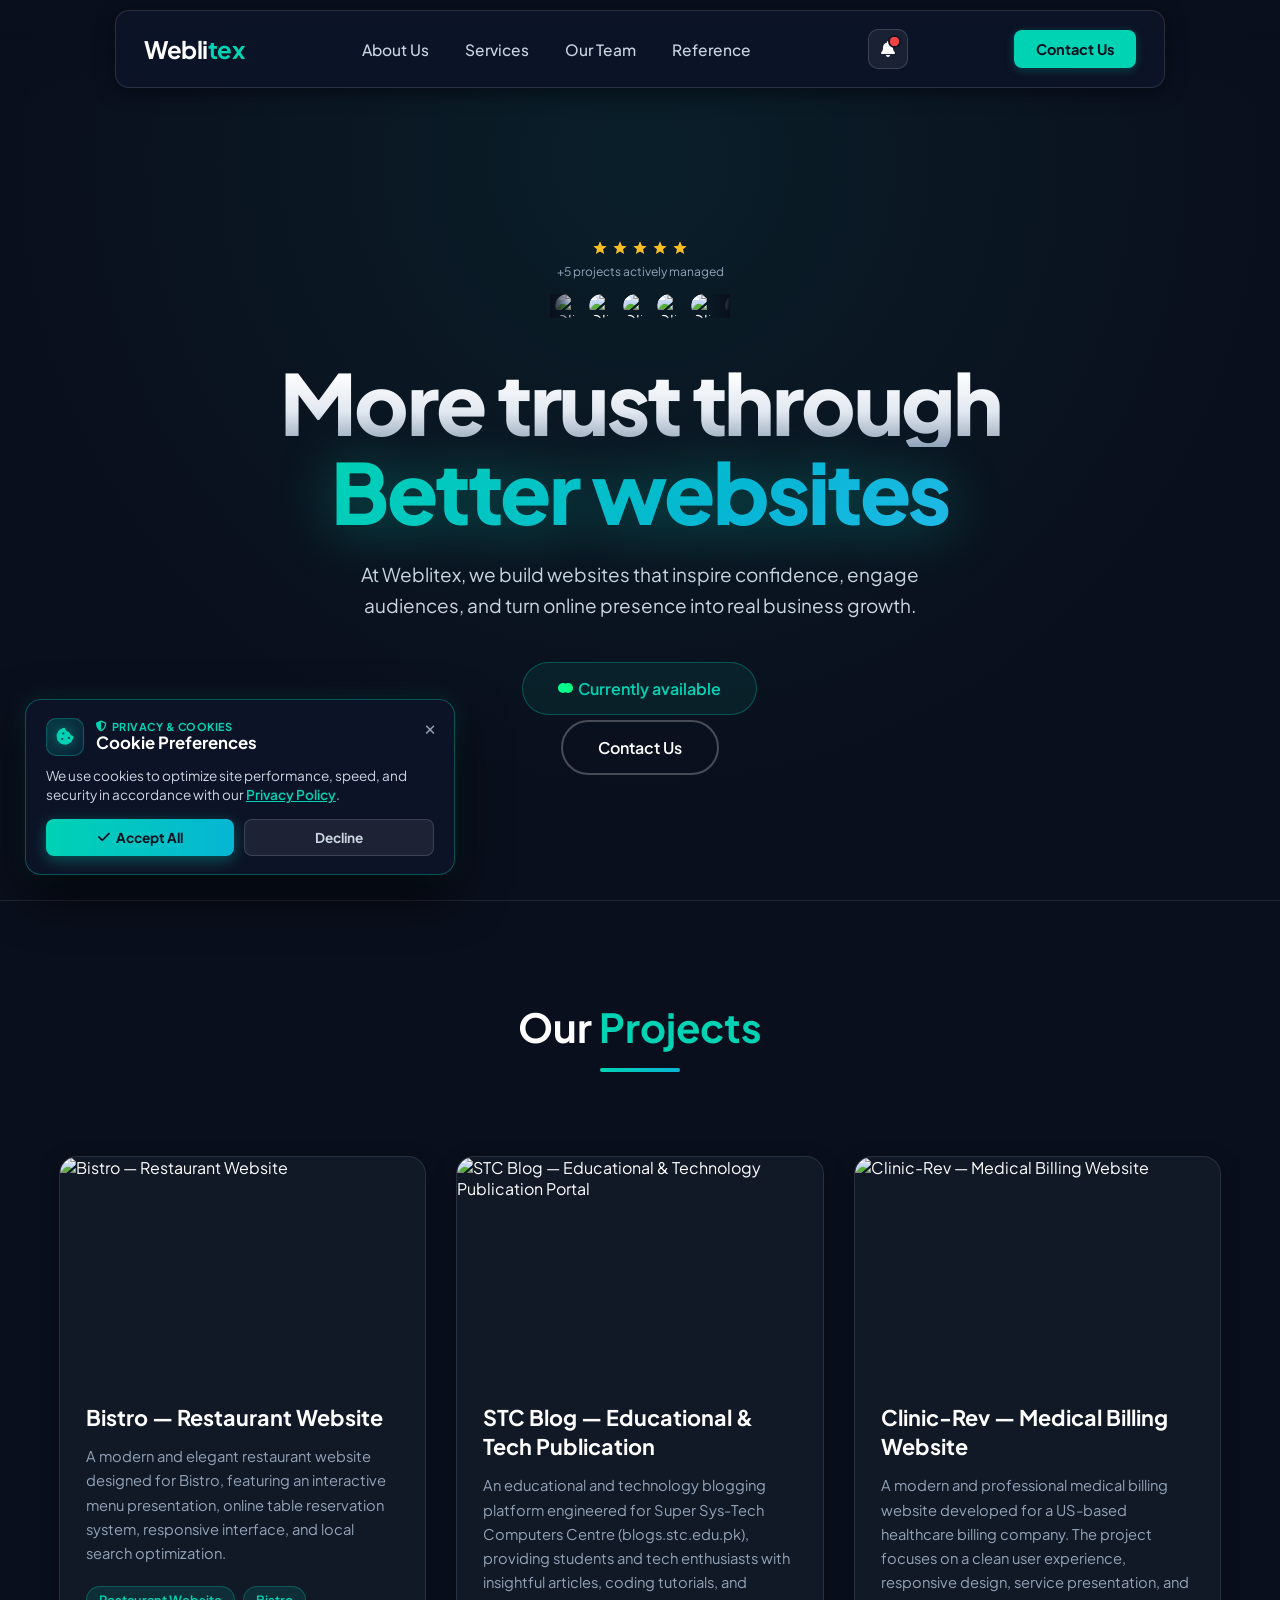
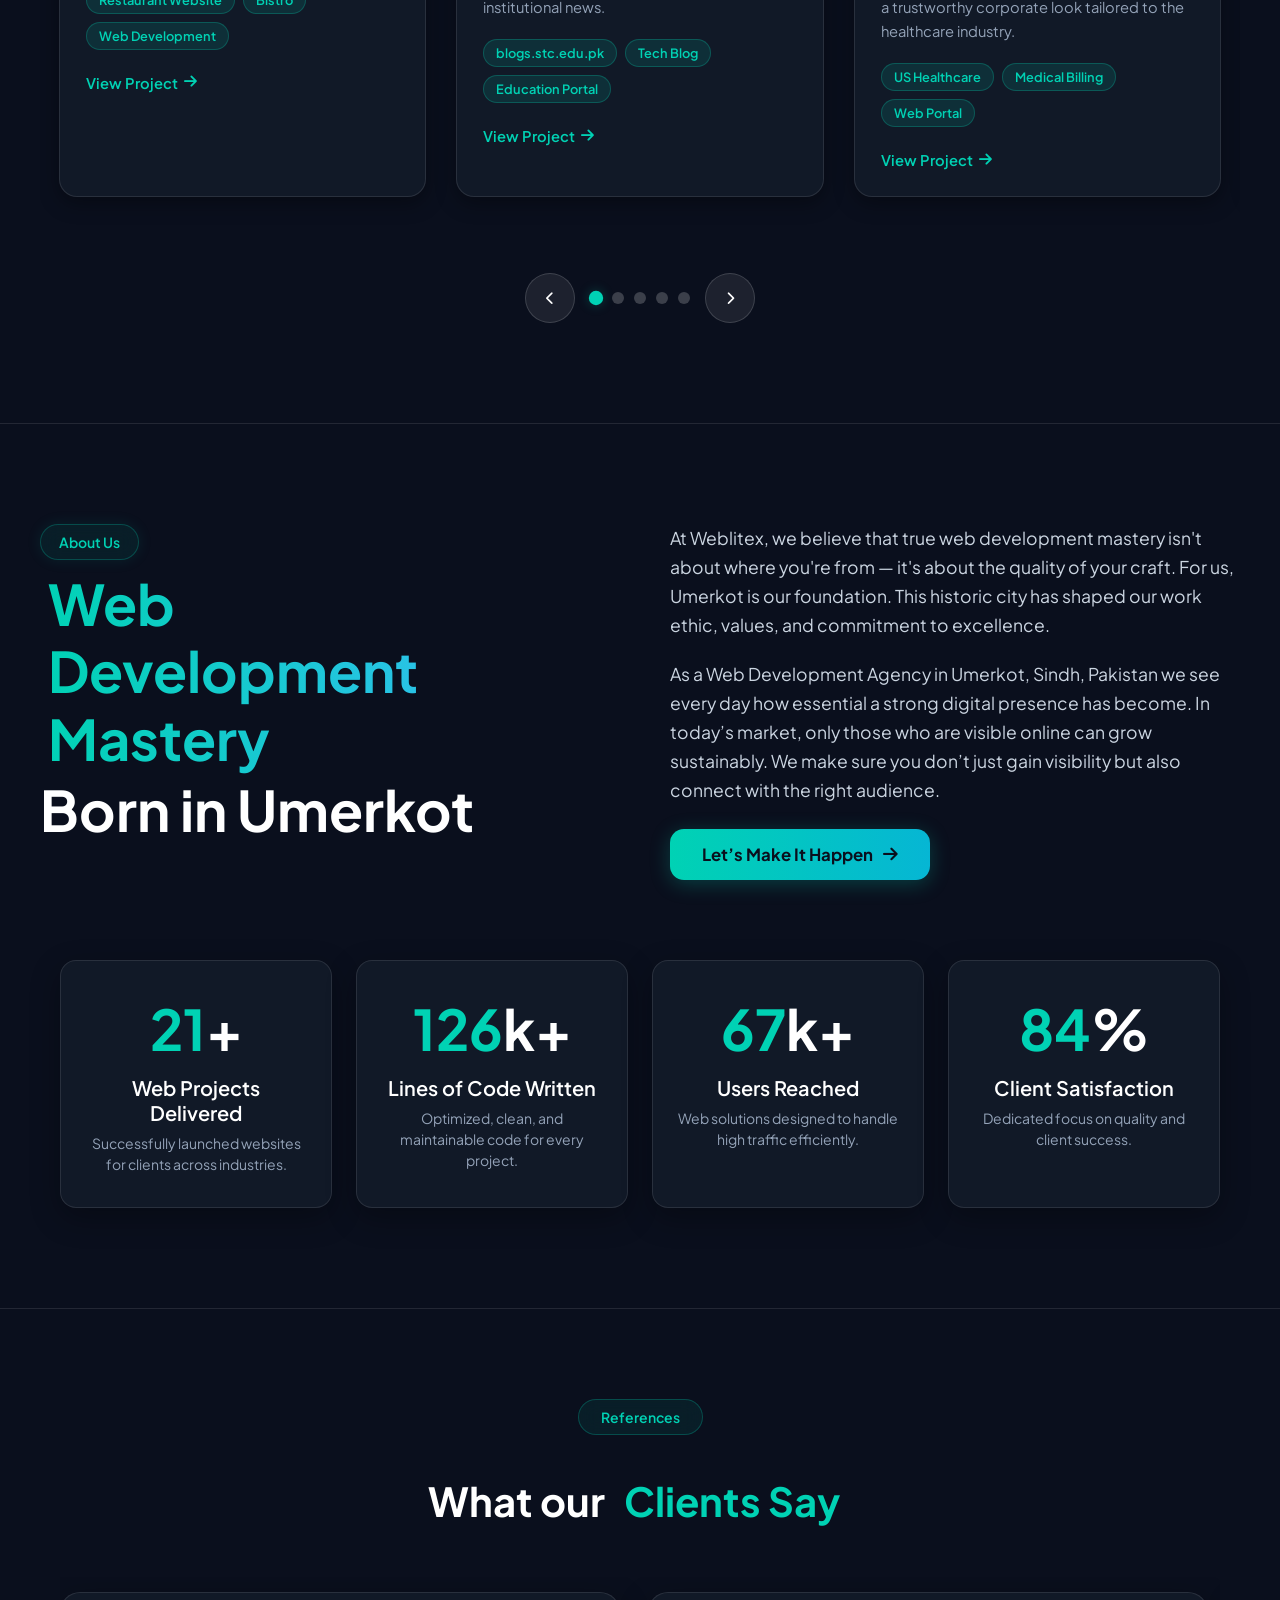
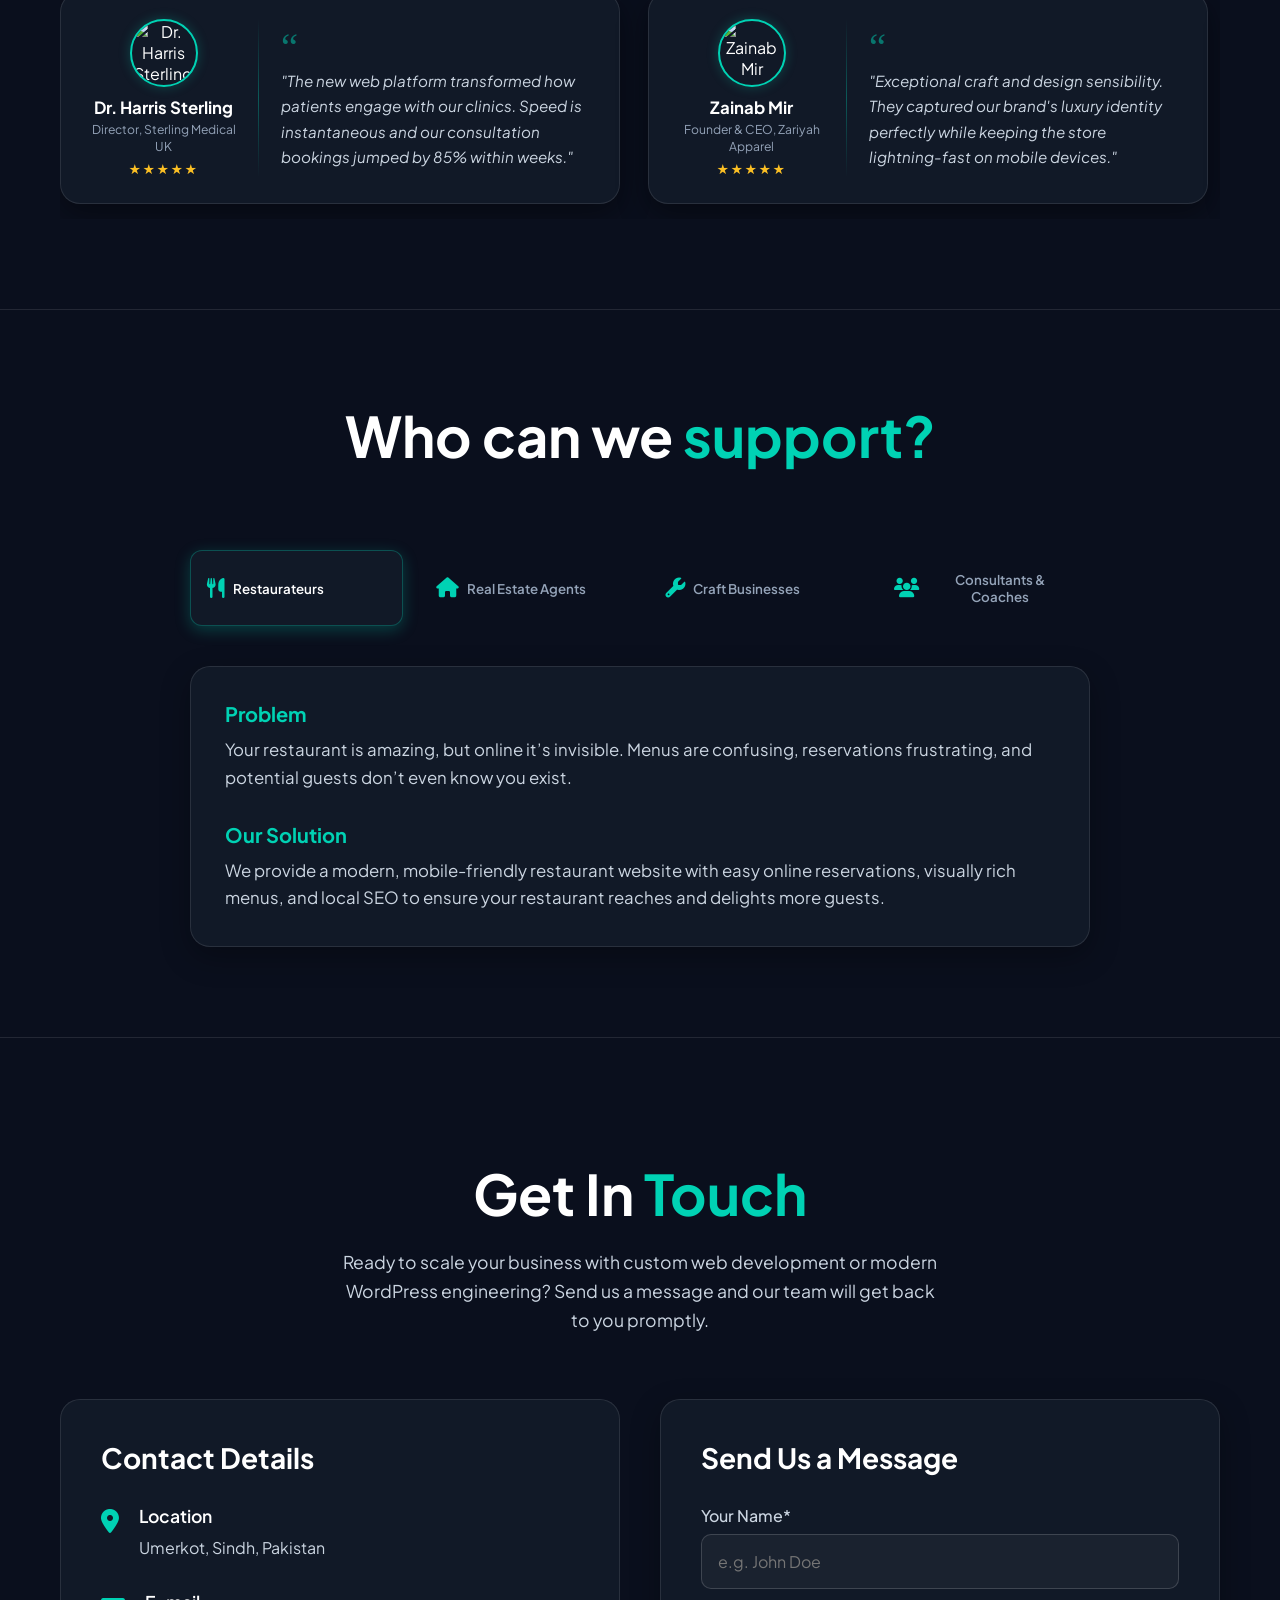
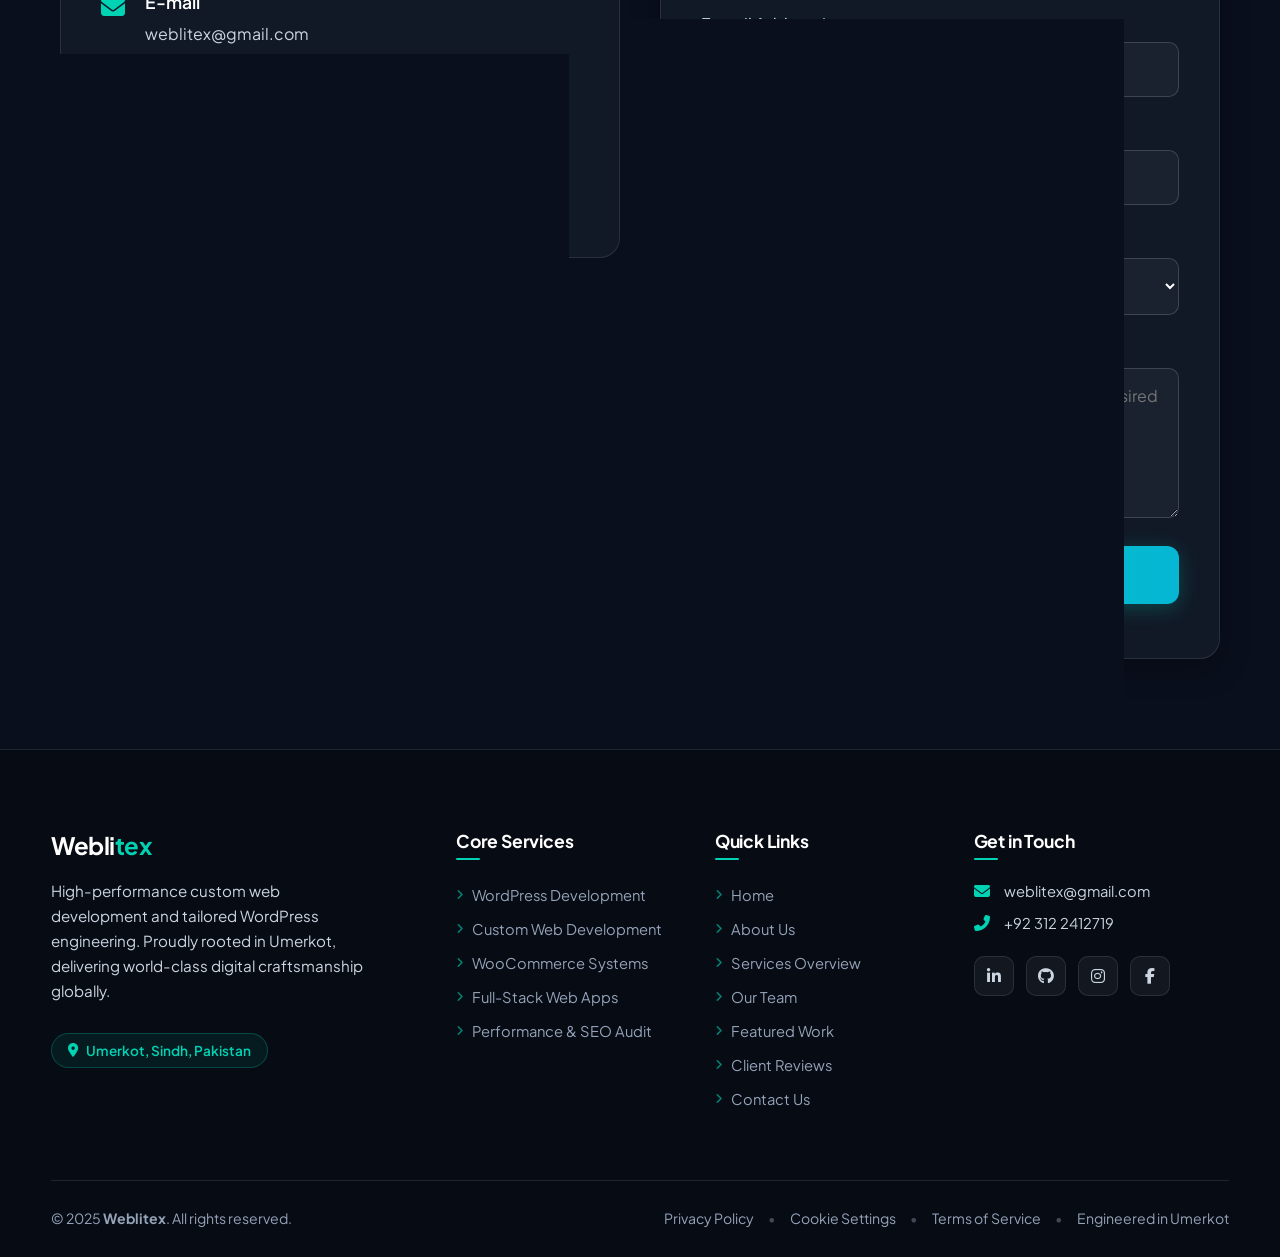
==== commit 8198b1e6: "update" ====
--- a/index.html
+++ b/index.html
@@ -43,8 +43,9 @@
       <a class="logo" href="index.html">Webli<span>tex</span></a>
       <ul class="nav-links">
         <li><a href="#AboutUs">About Us</a></li>
+        <li><a href="services.html">Services</a></li>
+        <li><a href="team.html">Our Team</a></li>
         <li><a href="#Reference">Reference</a></li>
-        <li><a href="services.html">Services</a></li>
       </ul>
       
       <!-- Update Bell -->
@@ -59,6 +60,11 @@
             <b>Latest Updates</b>
             <span>Weblitex</span>
           </div>
+          <a href="team.html" class="UpdateBell-item">
+            <h4><i class="fas fa-users"></i> Meet Our Team</h4>
+            <p>Discover the founders &amp; engineering leadership behind Weblitex!</p>
+            <span class="UpdateBell-go">View team <i class="fas fa-arrow-right"></i></span>
+          </a>
           <a href="services.html" class="UpdateBell-item">
             <h4><i class="fas fa-sparkles"></i> Dedicated Services Page</h4>
             <p>Explore our specialized WordPress and Custom Web Development offerings!</p>
@@ -66,7 +72,7 @@
           </a>
           <a href="#projects" class="UpdateBell-item">
             <h4><i class="fas fa-rocket"></i> New Projects Added</h4>
-            <p>Check out our latest restaurant, blog & healthcare platforms in the portfolio!</p>
+            <p>Check out our latest restaurant, blog &amp; healthcare platforms in the portfolio!</p>
             <span class="UpdateBell-go">View projects <i class="fas fa-arrow-right"></i></span>
           </a>
         </div>
@@ -83,9 +89,10 @@
     <div class="mobile-menu" id="mobileMenu">
       <ul class="mobile-links">
         <li><a href="#AboutUs" class="m-link">About Us</a></li>
+        <li><a href="services.html" class="m-link">Services</a></li>
+        <li><a href="team.html" class="m-link">Our Team</a></li>
+        <li><a href="#projects" class="m-link">Projects</a></li>
         <li><a href="#Reference" class="m-link">Reference</a></li>
-        <li><a href="services.html" class="m-link">Services</a></li>
-        <li><a href="#projects" class="m-link">Projects</a></li>
       </ul>
       <a href="#kontakt" class="mobile-btn m-link">Contact Us</a>
     </div>
@@ -576,9 +583,7 @@
       <div class="footer-grid">
         <!-- Col 1: Brand & Identity -->
         <div class="footer-col brand-col">
-          <a class="footer-logo" href="index.html">
-            <div class="logo-fallback">Webli<span>tex</span></div>
-          </a>
+          <a class="footer-logo logo" href="index.html">Webli<span>tex</span></a>
           <p class="footer-bio">
             High-performance custom web development and tailored WordPress engineering. Proudly rooted in Umerkot, delivering world-class digital craftsmanship globally.
           </p>
@@ -606,6 +611,7 @@
             <li><a href="index.html#home"><i class="fas fa-angle-right"></i> Home</a></li>
             <li><a href="index.html#AboutUs"><i class="fas fa-angle-right"></i> About Us</a></li>
             <li><a href="services.html"><i class="fas fa-angle-right"></i> Services Overview</a></li>
+            <li><a href="team.html"><i class="fas fa-angle-right"></i> Our Team</a></li>
             <li><a href="index.html#projects"><i class="fas fa-angle-right"></i> Featured Work</a></li>
             <li><a href="index.html#Reference"><i class="fas fa-angle-right"></i> Client Reviews</a></li>
             <li><a href="index.html#kontakt"><i class="fas fa-angle-right"></i> Contact Us</a></li>
--- a/style.css
+++ b/style.css
@@ -1794,11 +1794,12 @@
   text-decoration: none;
 }
 
-.footer-bio {
+.footer-bio,
+.footer-tagline {
   color: var(--text-secondary);
   font-size: 0.95rem;
   line-height: 1.65;
-  margin-bottom: 20px;
+  margin-bottom: 24px;
   max-width: 320px;
 }
 
@@ -1809,10 +1810,11 @@
   background: rgba(0, 210, 180, 0.08);
   border: 1px solid rgba(0, 210, 180, 0.25);
   color: var(--color-brand);
-  padding: 6px 14px;
+  padding: 8px 16px;
   border-radius: 20px;
   font-size: 0.85rem;
   font-weight: 600;
+  margin-top: 6px;
 }
 
 .footer-col-title {
@@ -1964,14 +1966,37 @@
   }
 }
 
-@media (max-width: 580px) {
+@media (max-width: 868px) {
   .footer-grid {
     grid-template-columns: 1fr;
-    gap: 30px;
+    gap: 32px;
   }
   .footer-bottom-bar {
     flex-direction: column;
     text-align: center;
+    align-items: center;
+    gap: 16px;
+    padding-top: 24px;
+  }
+  .footer-copy {
+    font-size: 0.88rem;
+    margin-bottom: 2px;
+  }
+  .footer-legal {
+    flex-direction: column;
+    align-items: center;
+    gap: 10px;
+    width: 100%;
+  }
+  .footer-legal a,
+  .footer-legal span {
+    display: block;
+    text-align: center;
+    font-size: 0.88rem;
+    padding: 3px 0;
+  }
+  .footer-legal .dot-sep {
+    display: none !important;
   }
 }
 
@@ -3021,6 +3046,524 @@
 }
 
 /* ==========================================================================
+   TEAM PAGE STYLES — WEBLITEX LEADERSHIP & ENGINEERING
+   ========================================================================== */
+.team-hero {
+  padding: 160px 0 70px;
+  position: relative;
+  text-align: center;
+  overflow: hidden;
+}
+
+.team-hero-glow {
+  position: absolute;
+  top: -120px;
+  left: 50%;
+  transform: translateX(-50%);
+  width: 700px;
+  height: 450px;
+  background: radial-gradient(circle, rgba(0, 210, 180, 0.18) 0%, rgba(6, 182, 212, 0.08) 50%, transparent 80%);
+  filter: blur(70px);
+  pointer-events: none;
+  z-index: 0;
+}
+
+.team-hero-inner {
+  position: relative;
+  z-index: 1;
+  max-width: 920px;
+  margin: 0 auto;
+  padding: 0 24px;
+}
+
+.team-pill-tag {
+  display: inline-flex;
+  align-items: center;
+  gap: 8px;
+  padding: 8px 18px;
+  background: rgba(0, 210, 180, 0.08);
+  border: 1px solid rgba(0, 210, 180, 0.3);
+  border-radius: 9999px;
+  color: var(--color-brand);
+  font-size: 0.85rem;
+  font-weight: 700;
+  text-transform: uppercase;
+  letter-spacing: 0.08em;
+  margin-bottom: 24px;
+}
+
+.team-hero-title {
+  font-size: clamp(2.4rem, 5vw, 3.8rem);
+  font-weight: 800;
+  line-height: 1.15;
+  color: #FFFFFF;
+  margin-bottom: 22px;
+  letter-spacing: -0.02em;
+}
+
+.team-hero-desc {
+  color: var(--text-secondary);
+  font-size: 1.15rem;
+  line-height: 1.7;
+  max-width: 740px;
+  margin: 0 auto 36px;
+}
+
+.team-cred-bar {
+  display: flex;
+  justify-content: center;
+  align-items: center;
+  gap: 32px;
+  flex-wrap: wrap;
+  padding: 18px 28px;
+  background: rgba(255, 255, 255, 0.03);
+  border: 1px solid var(--color-border);
+  border-radius: 16px;
+  max-width: 820px;
+  margin: 0 auto;
+  backdrop-filter: blur(10px);
+}
+
+.team-cred-item {
+  display: flex;
+  align-items: center;
+  gap: 10px;
+  font-size: 0.92rem;
+  color: var(--text-secondary);
+  font-weight: 600;
+}
+
+.team-cred-item i {
+  color: var(--color-brand);
+  font-size: 1rem;
+}
+
+.team-cred-dot {
+  width: 4px;
+  height: 4px;
+  border-radius: 50%;
+  background: rgba(255, 255, 255, 0.2);
+}
+
+/* ==========================================================================
+   FOOTER LOGO & BRAND CONSISTENCY
+   ========================================================================== */
+.footer-logo,
+.brand-col .footer-logo {
+  font-size: 24px;
+  font-weight: 700;
+  color: #FFFFFF;
+  text-decoration: none;
+  letter-spacing: -0.02em;
+  display: inline-flex;
+  align-items: center;
+  white-space: nowrap;
+  margin-bottom: 18px;
+}
+
+.footer-logo span,
+.brand-col .footer-logo span {
+  color: var(--color-brand);
+}
+
+/* Team Grid Section */
+.team-section {
+  padding: 30px 0 80px;
+  position: relative;
+}
+
+.team-container {
+  max-width: 820px;
+  margin: 0 auto;
+  padding: 0 20px;
+}
+
+.team-section-header {
+  text-align: center;
+  margin-bottom: 36px;
+}
+
+.team-section-subtitle {
+  font-size: 0.8rem;
+  font-weight: 700;
+  color: var(--color-brand);
+  text-transform: uppercase;
+  letter-spacing: 0.12em;
+  margin-bottom: 10px;
+  display: block;
+}
+
+.team-section-title {
+  font-size: clamp(1.8rem, 3.2vw, 2.4rem);
+  font-weight: 800;
+  color: #FFFFFF;
+  margin-bottom: 12px;
+  letter-spacing: -0.01em;
+}
+
+.team-section-desc {
+  font-size: 0.95rem;
+  color: var(--text-muted);
+  max-width: 560px;
+  margin: 0 auto;
+  line-height: 1.6;
+}
+
+/* Compact, Small, Clean & Attractive Team Cards */
+.team-grid {
+  display: grid;
+  grid-template-columns: repeat(2, 1fr);
+  gap: 24px;
+  justify-content: center;
+  align-items: stretch;
+}
+
+.team-card {
+  background: var(--color-card-bg);
+  border: 1px solid var(--color-border);
+  border-radius: 18px;
+  padding: 20px;
+  display: flex;
+  flex-direction: column;
+  text-align: center;
+  position: relative;
+  overflow: hidden;
+  transition: transform 0.3s cubic-bezier(0.16, 1, 0.3, 1),
+              box-shadow 0.3s cubic-bezier(0.16, 1, 0.3, 1),
+              border-color 0.3s ease;
+  box-shadow: 0 8px 24px rgba(0, 0, 0, 0.35);
+}
+
+.team-card::before {
+  content: "";
+  position: absolute;
+  top: 0;
+  left: 0;
+  right: 0;
+  height: 2px;
+  background: var(--grad-brand);
+  opacity: 0.3;
+  transition: opacity 0.3s ease;
+}
+
+.team-card:hover {
+  transform: translateY(-6px);
+  border-color: rgba(0, 210, 180, 0.45);
+  box-shadow: 0 16px 36px rgba(0, 0, 0, 0.5), 0 0 25px rgba(0, 210, 180, 0.14);
+}
+
+.team-card:hover::before {
+  opacity: 1;
+}
+
+/* Compact Image Frame */
+.team-card-image-wrap {
+  width: 100%;
+  aspect-ratio: 1 / 1;
+  max-height: 260px;
+  border-radius: 14px;
+  overflow: hidden;
+  position: relative;
+  background: #0A0F1D;
+  border: 1px solid rgba(255, 255, 255, 0.08);
+  margin-bottom: 16px;
+}
+
+.team-member-img {
+  width: 100%;
+  height: 100%;
+  object-fit: cover;
+  object-position: center top;
+  display: block;
+  transition: transform 0.35s ease;
+}
+
+.team-card:hover .team-member-img {
+  transform: scale(1.03);
+}
+
+/* Card Content */
+.team-card-head {
+  display: flex;
+  flex-direction: column;
+  align-items: center;
+  margin-bottom: 10px;
+}
+
+.team-member-name {
+  font-size: 1.22rem;
+  font-weight: 800;
+  color: #FFFFFF;
+  letter-spacing: -0.01em;
+  line-height: 1.25;
+  margin-bottom: 4px;
+}
+
+.team-member-role {
+  font-size: 0.85rem;
+  font-weight: 700;
+  color: var(--color-brand);
+  display: block;
+}
+
+.team-member-bio {
+  color: var(--text-secondary);
+  font-size: 0.86rem;
+  line-height: 1.6;
+  margin-bottom: 16px;
+  flex-grow: 1;
+}
+
+/* Minimalist Social Links */
+.team-social-links {
+  display: flex;
+  align-items: center;
+  justify-content: center;
+  gap: 8px;
+  padding-top: 14px;
+  border-top: 1px solid rgba(255, 255, 255, 0.06);
+  margin-top: auto;
+}
+
+.team-social-btn {
+  width: 34px;
+  height: 34px;
+  border-radius: 8px;
+  background: rgba(255, 255, 255, 0.04);
+  border: 1px solid var(--color-border);
+  color: var(--text-secondary);
+  display: flex;
+  align-items: center;
+  justify-content: center;
+  font-size: 0.88rem;
+  text-decoration: none;
+  transition: all 0.2s ease;
+}
+
+.team-social-btn:hover {
+  background: var(--color-brand);
+  border-color: var(--color-brand);
+  color: #0A0F1D;
+  transform: translateY(-2px);
+  box-shadow: 0 4px 12px var(--color-brand-glow);
+}
+
+/* Values & Collaborative Philosophy */
+.team-values-section {
+  padding: 60px 0;
+  background: linear-gradient(180deg, transparent 0%, rgba(14, 21, 39, 0.6) 100%);
+  position: relative;
+  border-top: 1px solid rgba(255, 255, 255, 0.06);
+}
+
+.team-values-grid {
+  display: grid;
+  grid-template-columns: repeat(3, 1fr);
+  gap: 22px;
+  margin-top: 32px;
+}
+
+.team-value-card {
+  background: var(--color-card-bg);
+  border: 1px solid var(--color-border);
+  border-radius: 16px;
+  padding: 24px;
+  transition: all 0.3s ease;
+}
+
+.team-value-card:hover {
+  transform: translateY(-4px);
+  border-color: rgba(0, 210, 180, 0.35);
+  box-shadow: 0 10px 24px rgba(0, 0, 0, 0.4);
+}
+
+.team-value-icon {
+  width: 44px;
+  height: 44px;
+  border-radius: 10px;
+  background: rgba(0, 210, 180, 0.12);
+  color: var(--color-brand);
+  display: flex;
+  align-items: center;
+  justify-content: center;
+  font-size: 1.2rem;
+  margin-bottom: 16px;
+}
+
+.team-value-card h3 {
+  font-size: 1.15rem;
+  font-weight: 700;
+  color: #FFFFFF;
+  margin-bottom: 8px;
+}
+
+.team-value-card p {
+  font-size: 0.9rem;
+  color: var(--text-muted);
+  line-height: 1.6;
+}
+
+/* Team CTA Section */
+.team-cta-section {
+  padding: 70px 0 90px;
+  text-align: center;
+  position: relative;
+  overflow: hidden;
+}
+
+.team-cta-box {
+  background: linear-gradient(135deg, rgba(17, 25, 39, 0.95), rgba(10, 15, 29, 0.95));
+  border: 1px solid rgba(0, 210, 180, 0.3);
+  border-radius: 22px;
+  padding: 48px 30px;
+  position: relative;
+  overflow: hidden;
+  box-shadow: 0 20px 50px rgba(0, 0, 0, 0.5), 0 0 30px rgba(0, 210, 180, 0.1);
+}
+
+.team-cta-glow {
+  position: absolute;
+  top: -40px;
+  right: -40px;
+  width: 250px;
+  height: 250px;
+  background: radial-gradient(circle, rgba(0, 210, 180, 0.22) 0%, transparent 70%);
+  filter: blur(45px);
+  pointer-events: none;
+}
+
+.team-cta-tag {
+  display: inline-flex;
+  align-items: center;
+  gap: 8px;
+  padding: 5px 14px;
+  background: rgba(0, 210, 180, 0.1);
+  color: var(--color-brand);
+  font-size: 0.8rem;
+  font-weight: 700;
+  border-radius: 999px;
+  text-transform: uppercase;
+  letter-spacing: 0.08em;
+  margin-bottom: 18px;
+}
+
+.team-cta-title {
+  font-size: clamp(1.8rem, 3.5vw, 2.5rem);
+  font-weight: 800;
+  color: #FFFFFF;
+  margin-bottom: 14px;
+  letter-spacing: -0.01em;
+}
+
+.team-cta-desc {
+  font-size: 1rem;
+  color: var(--text-secondary);
+  max-width: 620px;
+  margin: 0 auto 30px;
+  line-height: 1.65;
+}
+
+.team-cta-buttons {
+  display: flex;
+  align-items: center;
+  justify-content: center;
+  gap: 14px;
+  flex-wrap: wrap;
+}
+
+.team-cta-btn-primary {
+  background: var(--grad-brand);
+  color: #0A0F1D;
+  font-weight: 700;
+  font-size: 0.98rem;
+  padding: 13px 28px;
+  border-radius: 10px;
+  text-decoration: none;
+  display: inline-flex;
+  align-items: center;
+  gap: 9px;
+  transition: all 0.3s ease;
+  box-shadow: 0 4px 18px var(--color-brand-glow);
+}
+
+.team-cta-btn-primary:hover {
+  transform: translateY(-2px);
+  box-shadow: 0 6px 24px rgba(0, 210, 180, 0.45);
+}
+
+.team-cta-btn-secondary {
+  background: rgba(255, 255, 255, 0.06);
+  border: 1px solid var(--color-border-subtle);
+  color: #FFFFFF;
+  font-weight: 600;
+  font-size: 0.98rem;
+  padding: 13px 26px;
+  border-radius: 10px;
+  text-decoration: none;
+  display: inline-flex;
+  align-items: center;
+  gap: 9px;
+  transition: all 0.25s ease;
+}
+
+.team-cta-btn-secondary:hover {
+  background: rgba(255, 255, 255, 0.12);
+  transform: translateY(-2px);
+  border-color: rgba(255, 255, 255, 0.3);
+}
+
+/* Responsive Team Adjustments */
+@media (max-width: 768px) {
+  .team-grid {
+    grid-template-columns: 1fr;
+    max-width: 360px;
+    margin-left: auto;
+    margin-right: auto;
+    gap: 22px;
+  }
+  .team-card {
+    padding: 18px;
+  }
+  .team-card-image-wrap {
+    max-height: 250px;
+  }
+  .team-values-grid {
+    grid-template-columns: 1fr;
+    max-width: 440px;
+    margin-left: auto;
+    margin-right: auto;
+  }
+}
+
+@media (max-width: 640px) {
+  .team-card {
+    padding: 18px;
+    border-radius: 16px;
+  }
+  .team-cred-bar {
+    flex-direction: column;
+    gap: 12px;
+    align-items: flex-start;
+    padding: 14px 18px;
+  }
+  .team-cred-dot {
+    display: none;
+  }
+  .team-cta-box {
+    padding: 36px 18px;
+  }
+  .team-cta-buttons {
+    flex-direction: column;
+    width: 100%;
+  }
+  .team-cta-btn-primary,
+  .team-cta-btn-secondary {
+    width: 100%;
+    justify-content: center;
+  }
+}
+
+/* ==========================================================================
    RESPONSIVE BREAKPOINTS
    ========================================================================== */
 @media screen and (max-width: 968px) {
@@ -3100,22 +3643,77 @@
 
 @media screen and (max-width: 480px) {
   .nav-container {
-    width: 92%;
-    height: 56px;
-    padding: 10px 16px;
+    width: 94%;
+    height: 54px;
+    padding: 8px 14px;
   }
   .hero-title {
-    font-size: 2.5rem;
-    line-height: 1.18;
+    font-size: 2.2rem;
+    line-height: 1.2;
+  }
+  .team-hero {
+    padding: 130px 0 50px;
+  }
+  .team-hero-title {
+    font-size: 2.1rem;
+    line-height: 1.2;
+  }
+  .team-hero-desc {
+    font-size: 0.96rem;
+  }
+  .team-section {
+    padding: 20px 0 60px;
+  }
+  .team-section-title {
+    font-size: 1.85rem;
+  }
+  .team-card {
+    padding: 16px;
+    max-width: 100%;
+    border-radius: 16px;
+  }
+  .team-card-image-wrap {
+    max-height: 240px;
+    border-radius: 12px;
+  }
+  .team-member-name {
+    font-size: 1.15rem;
+  }
+  .team-member-bio {
+    font-size: 0.85rem;
+    line-height: 1.55;
+  }
+  .team-cta-box {
+    padding: 32px 16px;
+    border-radius: 18px;
+  }
+  .team-cta-title {
+    font-size: 1.75rem;
+  }
+  .team-cta-desc {
+    font-size: 0.94rem;
   }
   .carousel-btn {
-    width: 40px;
-    height: 40px;
+    width: 38px;
+    height: 38px;
   }
   .testimonial-card.landscape-card {
-    width: 300px;
+    width: 100%;
+    max-width: 300px;
   }
   .heading {
-    font-size: 1.75rem;
-  }
-}
+    font-size: 1.65rem;
+  }
+  .footer-bottom-bar {
+    gap: 14px;
+    padding-top: 20px;
+  }
+  .footer-legal {
+    flex-direction: column;
+    align-items: center;
+    gap: 10px;
+  }
+  .footer-legal .dot-sep {
+    display: none !important;
+  }
+}
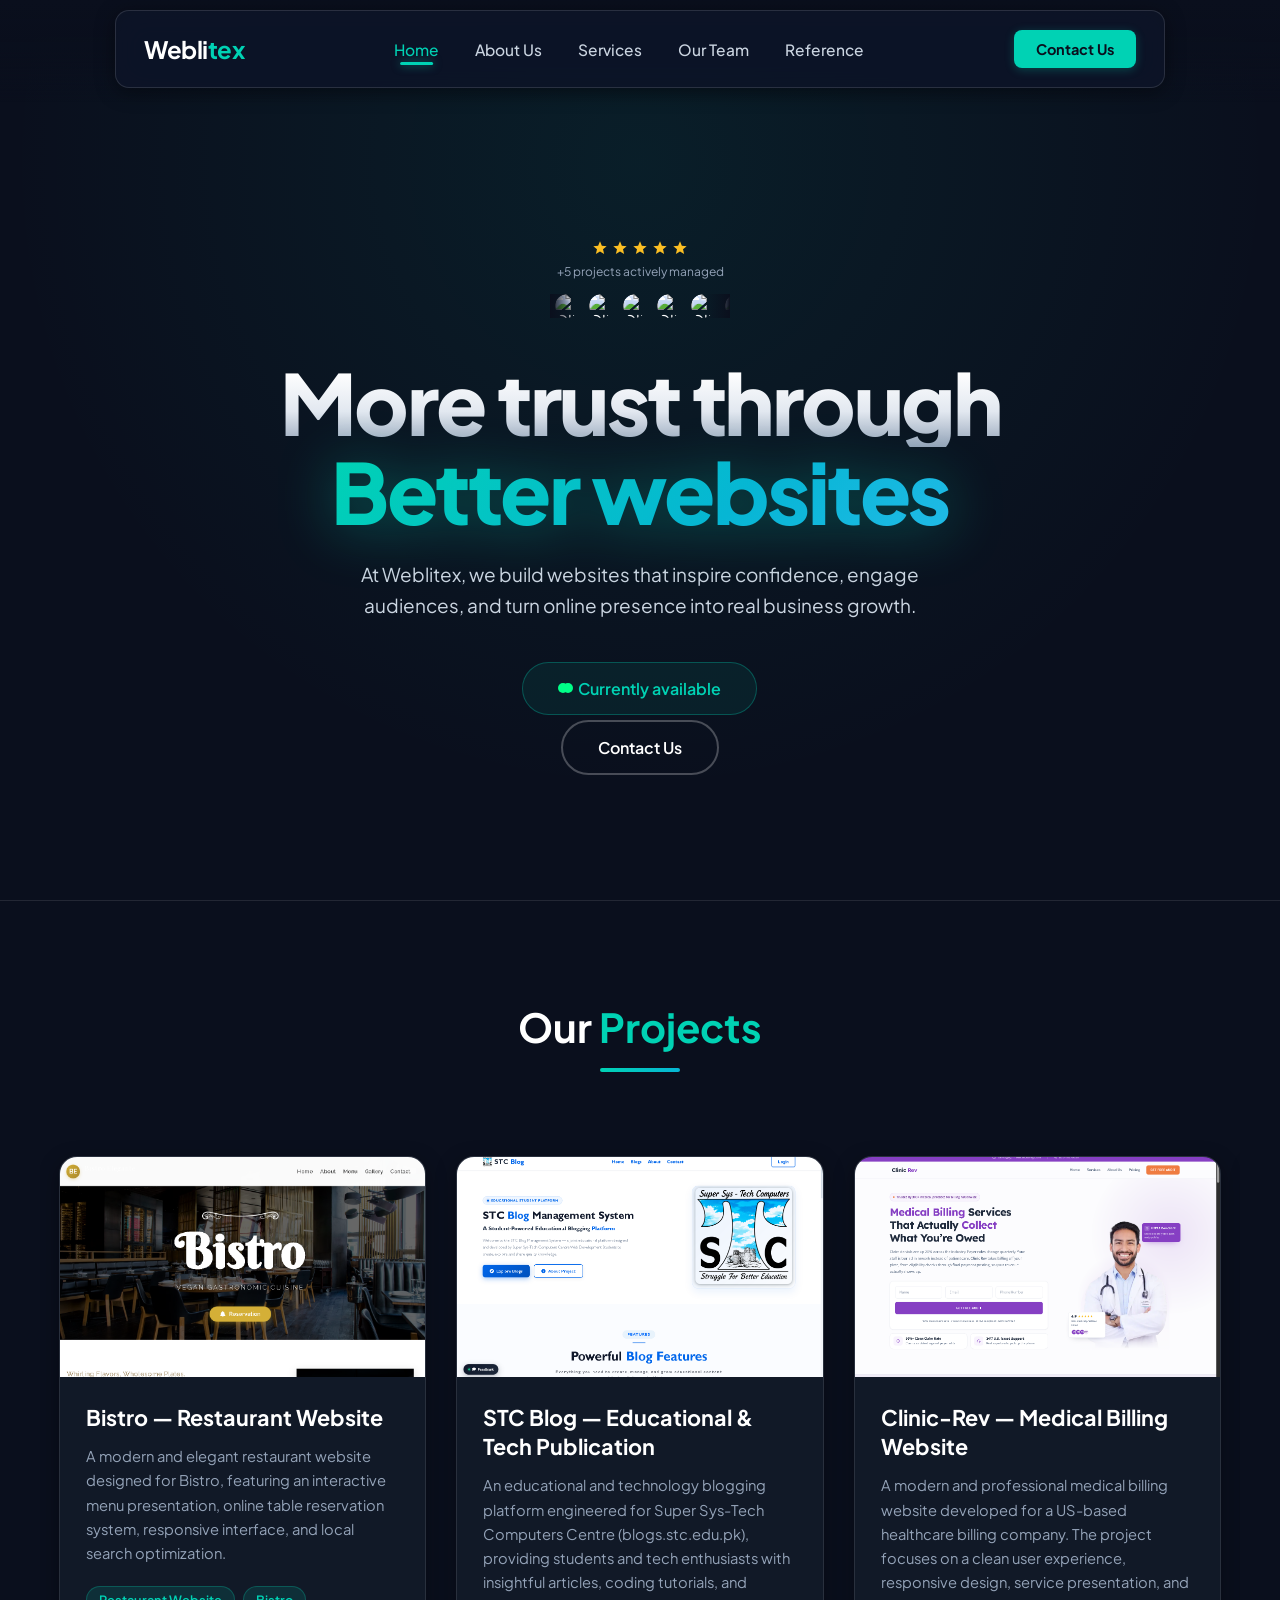
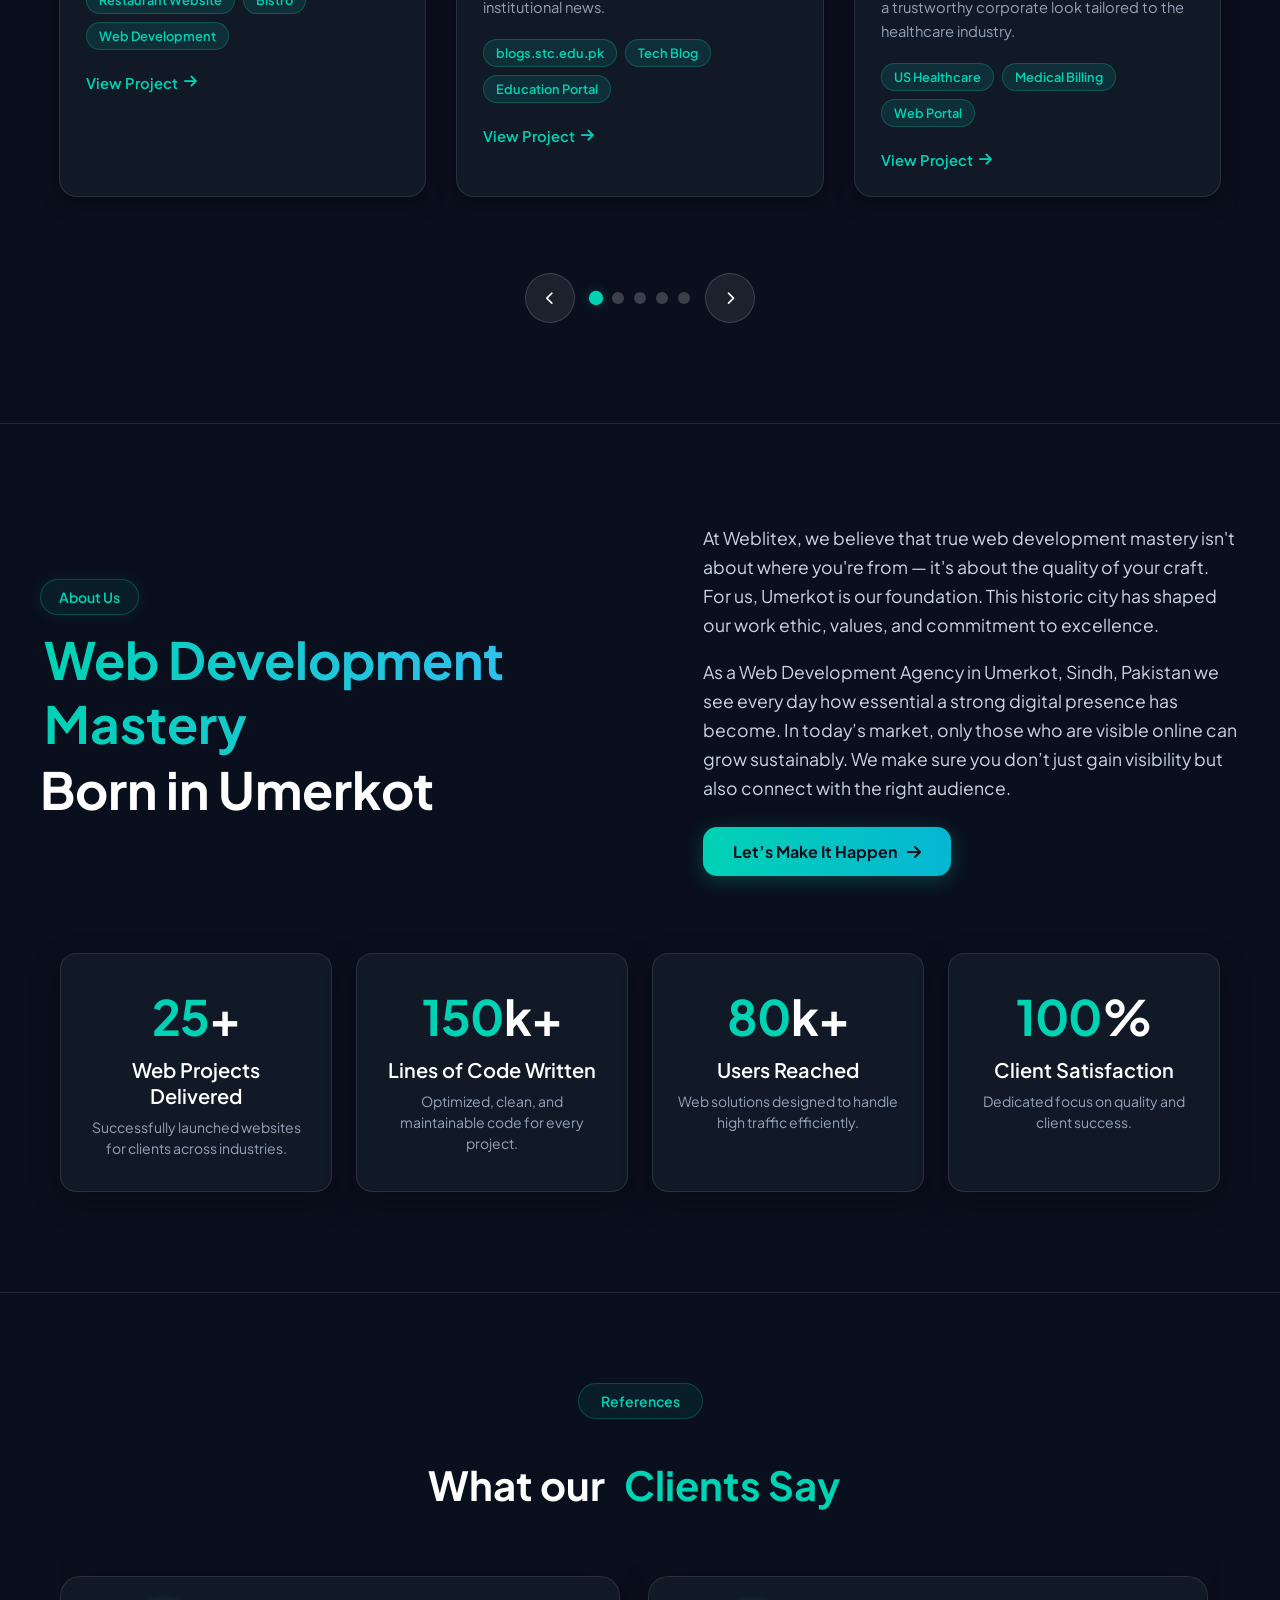
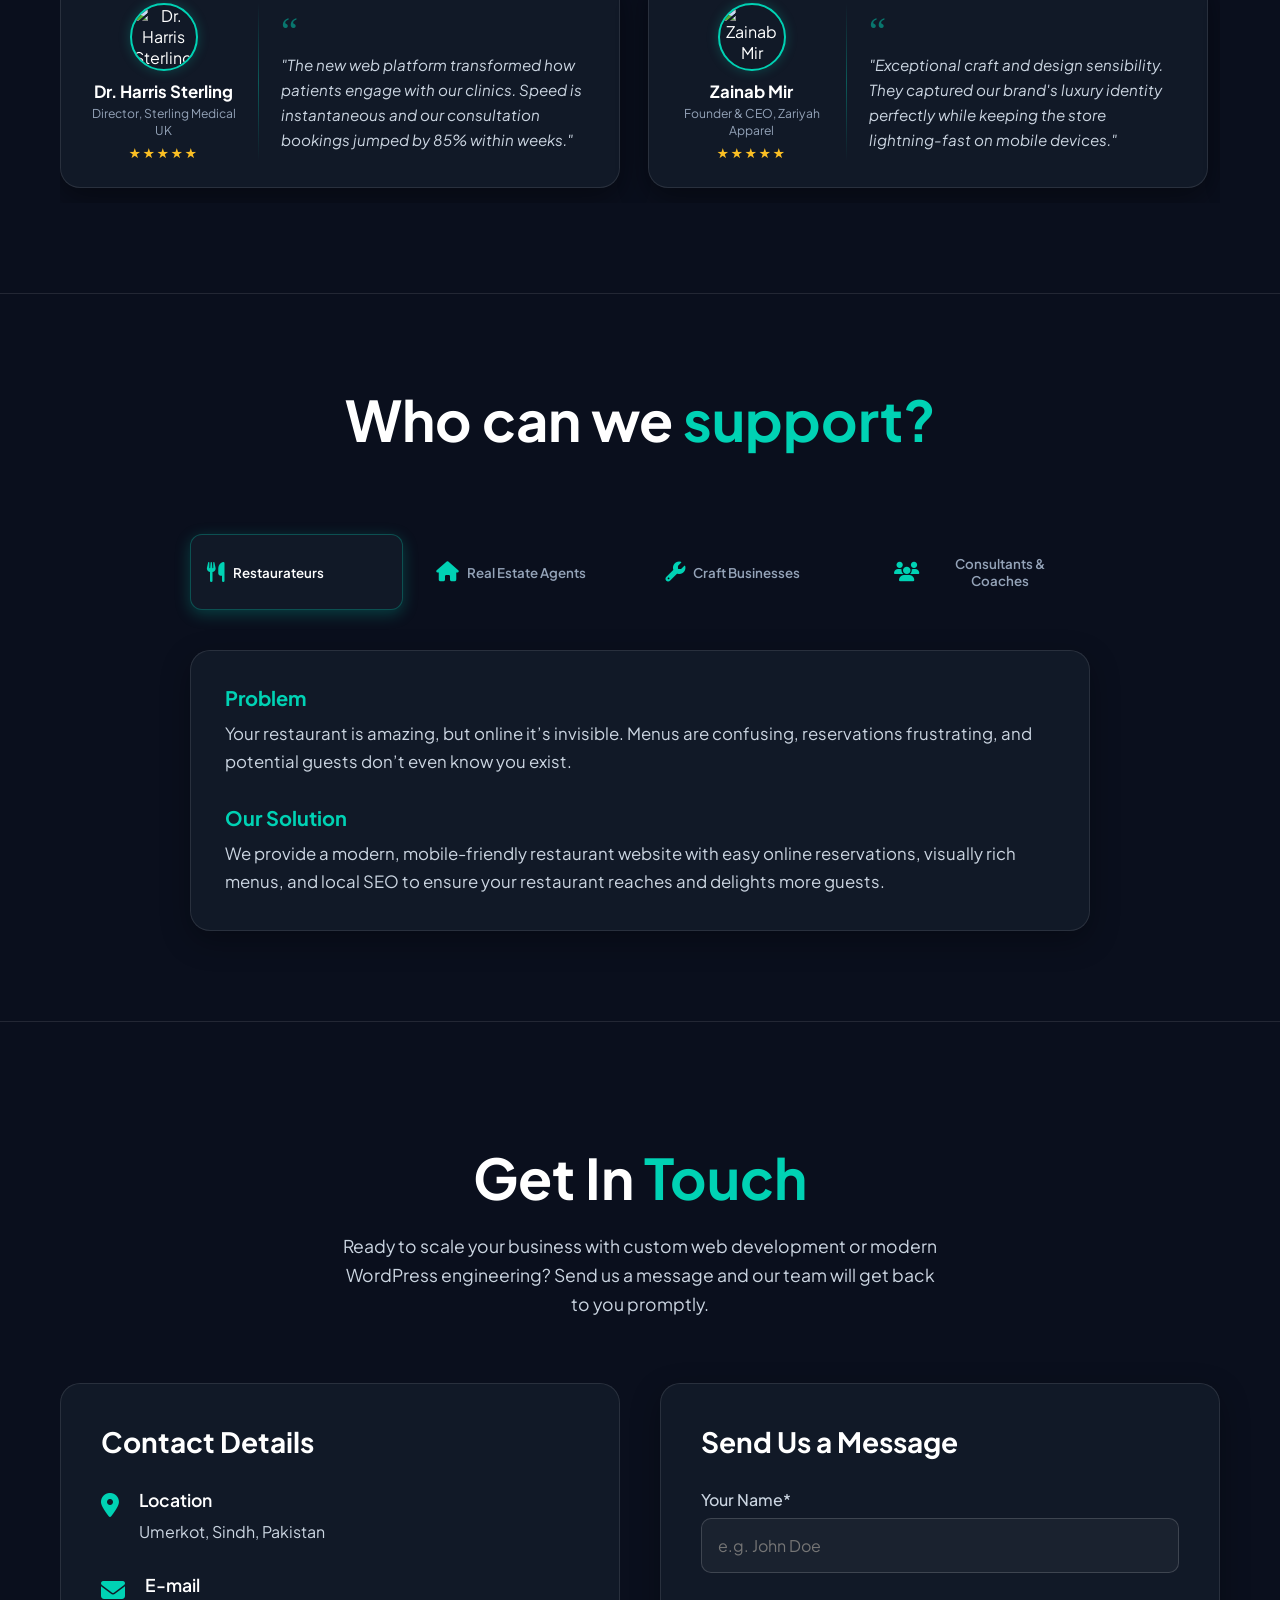
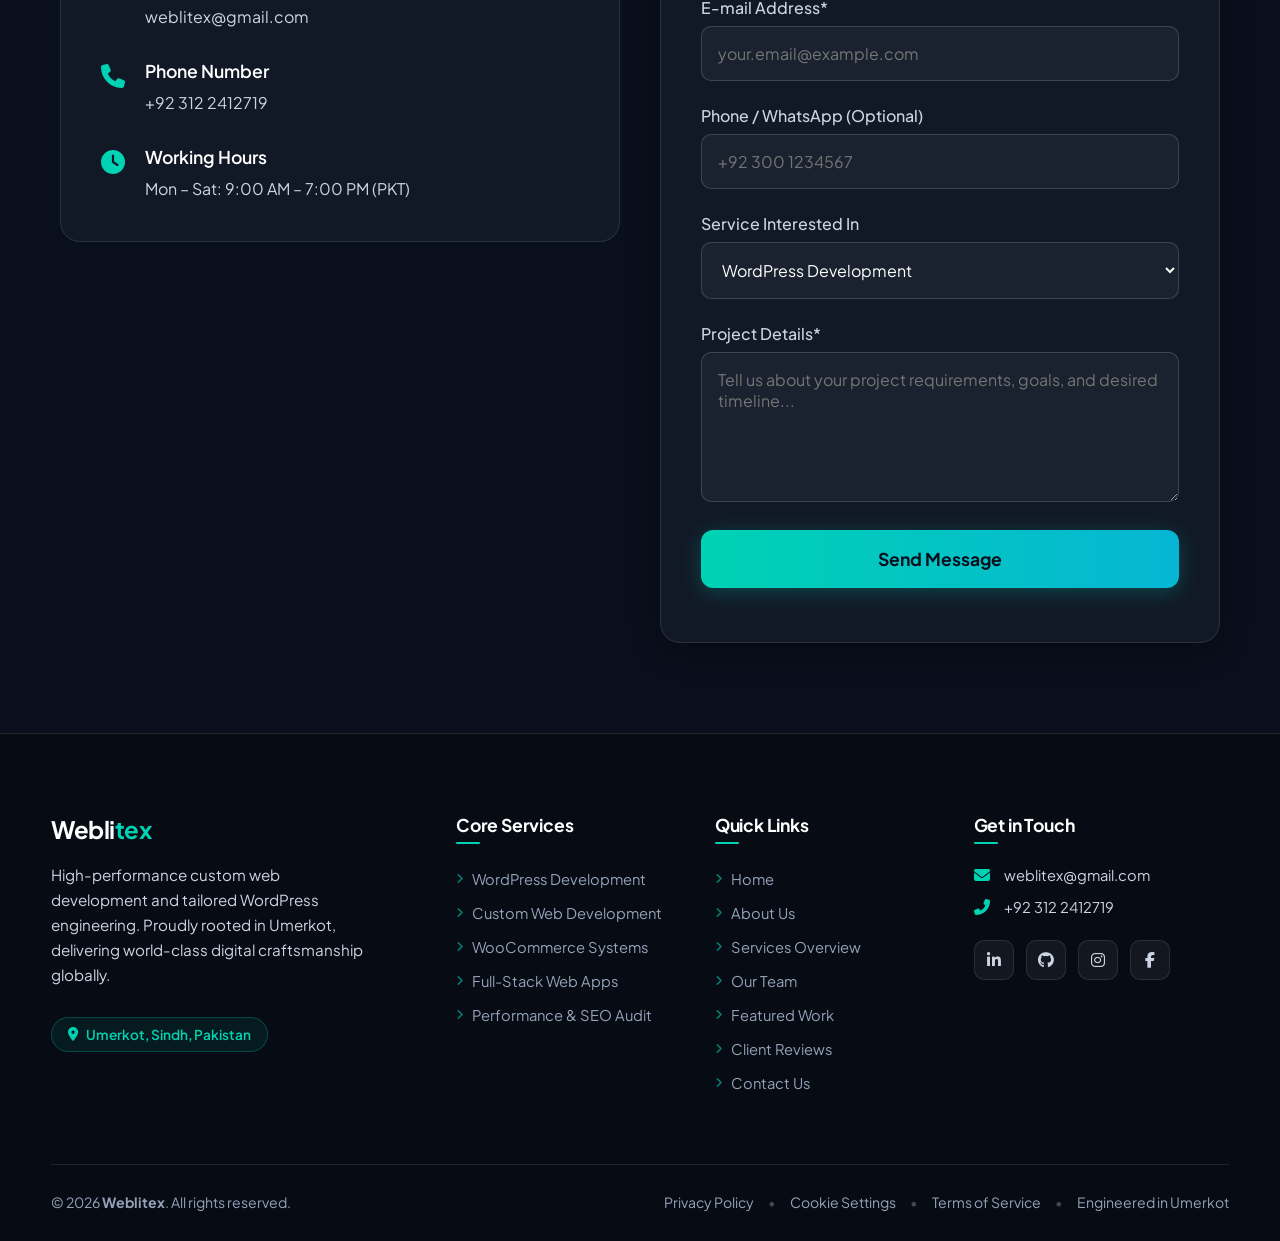
==== commit 7dbacd44: "update" ====
--- a/index.html
+++ b/index.html
@@ -10,11 +10,11 @@
   <link rel="canonical" href="https://weblitex.com">
   
   <!-- Favicon & Brand Icons -->
-  <link rel="icon" type="image/svg+xml" href="favicon.svg?v=2">
-  <link rel="icon" type="image/png" sizes="32x32" href="favicon-32x32.png?v=2">
-  <link rel="icon" type="image/png" sizes="16x16" href="favicon-16x16.png?v=2">
-  <link rel="shortcut icon" href="favicon.ico?v=2">
-  <link rel="apple-touch-icon" sizes="180x180" href="apple-touch-icon.png?v=2">
+  <link rel="icon" type="image/svg+xml" href="favicon.svg?v=3">
+  <link rel="icon" type="image/png" sizes="32x32" href="favicon-32x32.png?v=3">
+  <link rel="icon" type="image/png" sizes="16x16" href="favicon-16x16.png?v=3">
+  <link rel="shortcut icon" href="favicon.ico?v=3">
+  <link rel="apple-touch-icon" sizes="180x180" href="apple-touch-icon.png?v=3">
   <link rel="manifest" href="site.webmanifest">
   <meta name="theme-color" content="#0A0F1D">
   
@@ -42,41 +42,12 @@
     <div class="nav-container" id="navContainer">
       <a class="logo" href="index.html">Webli<span>tex</span></a>
       <ul class="nav-links">
-        <li><a href="#AboutUs">About Us</a></li>
+        <li><a href="#home" class="is-active" data-section="home">Home</a></li>
+        <li><a href="#AboutUs" data-section="AboutUs">About Us</a></li>
         <li><a href="services.html">Services</a></li>
         <li><a href="team.html">Our Team</a></li>
-        <li><a href="#Reference">Reference</a></li>
+        <li><a href="#Reference" data-section="Reference">Reference</a></li>
       </ul>
-      
-      <!-- Update Bell -->
-      <div class="UpdateBell-wrap">
-        <button type="button" class="UpdateBell-bell" id="bellBtn" aria-expanded="false" aria-haspopup="true" aria-label="Updates" title="Updates">
-          <i class="fas fa-bell"></i>
-          <span class="UpdateBell-dot"></span>
-        </button>
-        <!-- Bell Panel Dropdown -->
-        <div class="UpdateBell-panel" id="bellPanel">
-          <div class="UpdateBell-head">
-            <b>Latest Updates</b>
-            <span>Weblitex</span>
-          </div>
-          <a href="team.html" class="UpdateBell-item">
-            <h4><i class="fas fa-users"></i> Meet Our Team</h4>
-            <p>Discover the founders &amp; engineering leadership behind Weblitex!</p>
-            <span class="UpdateBell-go">View team <i class="fas fa-arrow-right"></i></span>
-          </a>
-          <a href="services.html" class="UpdateBell-item">
-            <h4><i class="fas fa-sparkles"></i> Dedicated Services Page</h4>
-            <p>Explore our specialized WordPress and Custom Web Development offerings!</p>
-            <span class="UpdateBell-go">View services <i class="fas fa-arrow-right"></i></span>
-          </a>
-          <a href="#projects" class="UpdateBell-item">
-            <h4><i class="fas fa-rocket"></i> New Projects Added</h4>
-            <p>Check out our latest restaurant, blog &amp; healthcare platforms in the portfolio!</p>
-            <span class="UpdateBell-go">View projects <i class="fas fa-arrow-right"></i></span>
-          </a>
-        </div>
-      </div>
 
       <a href="#kontakt" class="nav-btn">Contact Us</a>
       
@@ -88,11 +59,11 @@
     <!-- Mobile Drawer / Dropdown -->
     <div class="mobile-menu" id="mobileMenu">
       <ul class="mobile-links">
-        <li><a href="#AboutUs" class="m-link">About Us</a></li>
+        <li><a href="#home" class="m-link is-active" data-section="home">Home</a></li>
+        <li><a href="#AboutUs" class="m-link" data-section="AboutUs">About Us</a></li>
         <li><a href="services.html" class="m-link">Services</a></li>
         <li><a href="team.html" class="m-link">Our Team</a></li>
-        <li><a href="#projects" class="m-link">Projects</a></li>
-        <li><a href="#Reference" class="m-link">Reference</a></li>
+        <li><a href="#Reference" class="m-link" data-section="Reference">Reference</a></li>
       </ul>
       <a href="#kontakt" class="mobile-btn m-link">Contact Us</a>
     </div>
@@ -157,7 +128,7 @@
         <!-- Project 1: Restaurant -->
         <div class="project-card">
           <div class="card-image">
-            <img src="https://images.unsplash.com/photo-1517248135467-4c7edcad34c4?auto=format&fit=crop&w=800&q=80" alt="Bistro — Restaurant Website">
+            <img src="project-bistro.png" alt="Bistro — Restaurant Website">
             <div class="card-overlay"></div>
           </div>
           <div class="card-content">
@@ -175,7 +146,7 @@
         <!-- Project 2: Blogging Website (blogs.stc.edu.pk) -->
         <div class="project-card">
           <div class="card-image">
-            <img src="https://images.unsplash.com/photo-1499750310107-5fef28a66643?auto=format&fit=crop&w=800&q=80" alt="STC Blog — Educational & Technology Publication Portal">
+            <img src="project-stc.png" alt="STC Blog — Educational & Technology Publication Portal">
             <div class="card-overlay"></div>
           </div>
           <div class="card-content">
@@ -193,7 +164,7 @@
         <!-- Project 3: Healthcare / SaaS -->
         <div class="project-card">
           <div class="card-image">
-            <img src="https://images.unsplash.com/photo-1576091160399-112ba8d25d1d?auto=format&fit=crop&w=800&q=80" alt="Clinic-Rev — Medical Billing Website">
+            <img src="project-clinicrev.png" alt="Clinic-Rev — Medical Billing Website">
             <div class="card-overlay"></div>
           </div>
           <div class="card-content">
@@ -211,7 +182,7 @@
         <!-- Project 4: E-Commerce Store (NovaCart) -->
         <div class="project-card">
           <div class="card-image">
-            <img src="https://images.unsplash.com/photo-1472851294608-062f824d29cc?auto=format&fit=crop&w=800&q=80" alt="NovaCart — Modern E-Commerce Platform">
+            <img src="project-novacart.png" alt="NovaCart — Modern E-Commerce Platform">
             <div class="card-overlay"></div>
           </div>
           <div class="card-content">
@@ -229,7 +200,7 @@
         <!-- Project 5: Real Estate Portal (Apex Living) -->
         <div class="project-card">
           <div class="card-image">
-            <img src="https://images.unsplash.com/photo-1600585154340-be6161a56a0c?auto=format&fit=crop&w=800&q=80" alt="Apex Living — Luxury Real Estate Portal">
+            <img src="project-apex.png" alt="Apex Living — Luxury Real Estate Portal">
             <div class="card-overlay"></div>
           </div>
           <div class="card-content">
@@ -518,7 +489,7 @@
           <div class="contact-detail">
             <i class="fas fa-phone contact-icon"></i>
             <div class="contact-text">
-              <h4>Telephone number</h4>
+              <h4>Phone Number</h4>
               <a href="tel:+923122412719">+92 312 2412719</a>
             </div>
           </div>
@@ -641,14 +612,14 @@
       <!-- Footer Bottom Bar -->
       <div class="footer-bottom-bar">
         <div class="footer-copy">
-          &copy; 2025 <strong>Weblitex</strong>. All rights reserved.
+          &copy; 2026 <strong>Weblitex</strong>. All rights reserved.
         </div>
         <div class="footer-legal">
           <a href="javascript:void(0)" id="openPrivacyPolicyBtn">Privacy Policy</a>
           <span class="dot-sep">•</span>
           <a href="javascript:void(0)" id="openCookieSettingsBtn">Cookie Settings</a>
           <span class="dot-sep">•</span>
-          <a href="#">Terms of Service</a>
+          <a href="javascript:void(0)" id="openTermsBtn">Terms of Service</a>
           <span class="dot-sep">•</span>
           <span>Engineered in Umerkot</span>
         </div>
@@ -724,6 +695,105 @@
     </div>
   </div>
 
+  <!-- Terms of Service Modal -->
+  <div class="legal-modal-backdrop" id="termsModalBackdrop"></div>
+  <div class="legal-modal" id="termsModal" role="dialog" aria-modal="true" aria-labelledby="termsModalTitle">
+    <div class="legal-modal-header">
+      <div class="legal-modal-title-wrap">
+        <div class="legal-modal-badge"><i class="fas fa-gavel"></i> Legal Agreement</div>
+        <h3 id="termsModalTitle">Weblitex Terms of Service</h3>
+      </div>
+      <button class="legal-modal-close" id="closeTermsModalBtn" aria-label="Close Terms of Service">&times;</button>
+    </div>
+    
+    <div class="legal-modal-body">
+      <p class="legal-intro">
+        Welcome to <strong>Weblitex Agency</strong>. By accessing our website, exploring our client showcases, or contracting our design and web engineering services, you agree to comply with and be bound by the following terms.
+      </p>
+
+      <h4>1. Scope of Engineering &amp; Services</h4>
+      <p>Weblitex provides bespoke web design, custom frontend and full-stack software development, WordPress engineering, UI/UX design, and ongoing performance optimization. Each engagement is governed by an agreed statement of work, milestone schedule, and technical specification.</p>
+
+      <h4>2. Intellectual Property Rights</h4>
+      <p>Upon receipt of full contract payment, all tailored codebases, custom graphical assets, and deliverable files engineered specifically for the client transfer entirely to client ownership. Weblitex reserves the right to showcase the finalized project within its portfolio and case studies unless otherwise restricted by an explicit NDA.</p>
+
+      <h4>3. Client Cooperation &amp; Materials</h4>
+      <p>Clients agree to provide required assets, logos, copy, and timely milestone approvals necessary for scheduled project progression. Weblitex is not liable for schedule delays caused by deferred asset delivery or scope modifications outside agreed terms.</p>
+
+      <h4>4. Revisions &amp; Quality Assurance</h4>
+      <p>Every development package includes designated review and revision rounds. All code is delivered to rigorous QA benchmarks covering cross-device responsiveness, Core Web Vitals performance, and modern browser standards.</p>
+
+      <h4>5. Warranties &amp; Limitation of Liability</h4>
+      <p>Weblitex delivers all work adhering to high engineering standards. However, services are provided on an "as-is" basis regarding third-party hosting, platform outages, or external API disruptions outside our direct control.</p>
+
+      <h4>6. Governing Law &amp; Jurisdiction</h4>
+      <p>These terms shall be construed and governed in accordance with the laws of Pakistan. For inquiries or legal notices, contact our headquarters in Umerkot at <a href="mailto:weblitex@gmail.com" style="color:var(--color-brand); font-weight:600;">weblitex@gmail.com</a>.</p>
+    </div>
+
+    <div class="legal-modal-footer">
+      <button class="legal-modal-btn" id="closeTermsModalFooterBtn">I Understand</button>
+    </div>
+  </div>
+
+  <!-- Cookie Settings Modal -->
+  <div class="legal-modal-backdrop" id="cookieSettingsModalBackdrop"></div>
+  <div class="legal-modal" id="cookieSettingsModal" role="dialog" aria-modal="true" aria-labelledby="cookieSettingsModalTitle">
+    <div class="legal-modal-header">
+      <div class="legal-modal-title-wrap">
+        <div class="legal-modal-badge"><i class="fas fa-sliders-h"></i> Cookie Preferences</div>
+        <h3 id="cookieSettingsModalTitle">Cookie &amp; Storage Settings</h3>
+      </div>
+      <button class="legal-modal-close" id="closeCookieSettingsModalBtn" aria-label="Close Cookie Settings">&times;</button>
+    </div>
+    
+    <div class="legal-modal-body">
+      <p class="legal-intro">
+        Customize your cookie and privacy preferences below. We respect your autonomy and provide granular controls over how data is processed on Weblitex web properties.
+      </p>
+
+      <div class="cookie-pref-item">
+        <div class="cookie-pref-info">
+          <div class="cookie-pref-title">
+            <strong>Strictly Necessary Cookies</strong>
+            <span class="cookie-pref-tag required">Always Active</span>
+          </div>
+          <p>Essential for basic site functionality, secure sessions, navigation caching, and CSRF protection. Cannot be switched off.</p>
+        </div>
+      </div>
+
+      <div class="cookie-pref-item">
+        <div class="cookie-pref-info">
+          <div class="cookie-pref-title">
+            <strong>Performance &amp; Speed Cookies</strong>
+            <label class="pref-switch">
+              <input type="checkbox" id="prefPerfCookies" checked>
+              <span class="pref-slider"></span>
+            </label>
+          </div>
+          <p>Enables GPU-accelerated micro-animations, client-side caching of portfolio previews, and sub-second asset delivery.</p>
+        </div>
+      </div>
+
+      <div class="cookie-pref-item">
+        <div class="cookie-pref-info">
+          <div class="cookie-pref-title">
+            <strong>Analytics &amp; Experience Metrics</strong>
+            <label class="pref-switch">
+              <input type="checkbox" id="prefAnalyticsCookies" checked>
+              <span class="pref-slider"></span>
+            </label>
+          </div>
+          <p>Collects anonymous telemetry regarding page interactions to help us continually refine user interfaces and optimize Core Web Vitals.</p>
+        </div>
+      </div>
+    </div>
+
+    <div class="legal-modal-footer" style="gap:10px;">
+      <button class="cookie-btn reject-btn" id="saveCookieSettingsBtn" style="padding:10px 20px;">Save Preferences</button>
+      <button class="legal-modal-btn" id="acceptAllCookieSettingsBtn">Accept All</button>
+    </div>
+  </div>
+
   <!-- EmailJS Official Browser SDK -->
   <script type="text/javascript" src="https://cdn.jsdelivr.net/npm/@emailjs/browser@4/dist/email.min.js"></script>
   <script src="script.js"></script>
--- a/style.css
+++ b/style.css
@@ -98,14 +98,12 @@
 /* ==========================================================================
    WEBLITEX QUANTUM RETICLE CUSTOM CURSOR
    ========================================================================== */
-@media (hover: hover) and (pointer: fine) {
-  body {
-    cursor: none; /* Hide default OS cursor */
-  }
-
-  a, button, input, textarea, select, [role="button"], .project-card, .tab-trigger, .dot, .carousel-btn {
-    cursor: none !important;
-  }
+a, button, [role="button"], .project-card, .tab-trigger, .dot, .carousel-btn, .nav-btn, .social-cta {
+  cursor: pointer;
+}
+
+input[type="text"], input[type="email"], input[type="tel"], textarea {
+  cursor: text;
 }
 
 /* Canvas for Celestial Comet Stardust Particles */
@@ -391,12 +389,12 @@
   content: "";
   background: var(--color-brand);
   position: absolute;
-  bottom: -5px;
+  bottom: -6px;
   left: 50%;
-  width: 50%;
-  height: 2px;
+  width: 75%;
+  height: 2.5px;
   border-radius: 99px;
-  box-shadow: 0 0 8px rgba(0, 210, 180, 0.4);
+  box-shadow: 0 0 10px rgba(0, 210, 180, 0.6);
   transform: translateX(-50%) scaleX(0);
   transform-origin: center;
   transition: transform 0.3s cubic-bezier(0.25, 1, 0.5, 1), opacity 0.25s ease;
@@ -1152,31 +1150,38 @@
    ========================================================================== */
 .social-media-section {
   border-top: 1px solid var(--color-border);
-  padding: 100px 20px;
+  padding: clamp(60px, 8vw, 100px) 20px;
   position: relative;
   background: var(--color-dark);
 }
 
 .social-media-container {
   grid-template-columns: 1fr;
-  gap: 40px;
+  gap: clamp(30px, 5vw, 60px);
   max-width: 1200px;
   margin: 0 auto;
   display: grid;
-}
-
-@media (min-width: 768px) {
+  align-items: center;
+}
+
+@media (min-width: 900px) {
   .social-media-container {
-    grid-template-columns: 1fr 1fr;
-    gap: 60px;
+    grid-template-columns: 1.05fr 0.95fr;
+    gap: clamp(40px, 6vw, 70px);
   }
 }
 
 .social-left {
   flex-direction: column;
   gap: 20px;
-  margin-right: 50px;
-  display: flex;
+  margin-right: 0;
+  display: flex;
+}
+
+@media (min-width: 1100px) {
+  .social-left {
+    margin-right: 40px;
+  }
 }
 
 .social-tab {
@@ -1187,7 +1192,7 @@
   border: 1px solid rgba(0, 210, 180, 0.25);
   border-radius: 100px;
   width: fit-content;
-  margin-bottom: -14px;
+  margin-bottom: -10px;
   padding: 8px 18px;
   font-size: 14px;
   font-weight: 600;
@@ -1196,15 +1201,9 @@
 }
 
 .social-title {
-  font-size: 2.2rem;
-  font-weight: 700;
-  line-height: 1.2;
-}
-
-@media (min-width: 1024px) {
-  .social-title {
-    font-size: 3.5rem;
-  }
+  font-size: clamp(2rem, 4vw, 3.2rem);
+  font-weight: 700;
+  line-height: 1.25;
 }
 
 .gradient-text {
@@ -1213,7 +1212,7 @@
   -webkit-background-clip: text;
   background-clip: text;
   border-radius: 8px;
-  padding: 4px 8px;
+  padding: 2px 4px;
   display: inline-block;
 }
 
@@ -1226,8 +1225,8 @@
 .social-content {
   color: var(--text-secondary);
   flex-direction: column;
-  gap: 20px;
-  font-size: 1.1rem;
+  gap: 18px;
+  font-size: clamp(1rem, 1.4vw, 1.1rem);
   line-height: 1.65;
   display: flex;
 }
@@ -1240,8 +1239,8 @@
   align-items: center;
   gap: 10px;
   width: fit-content;
-  padding: 15px 32px;
-  font-size: 1.05rem;
+  padding: 14px 30px;
+  font-size: 1rem;
   font-weight: 700;
   text-decoration: none;
   color: #0A0F1D;
@@ -1259,7 +1258,7 @@
 /* Achievements Counter Grid */
 .achievements-section {
   width: 100%;
-  padding: 80px 0 0 0;
+  padding: clamp(50px, 6vw, 80px) 0 0 0;
 }
 
 .container {
@@ -1270,19 +1269,21 @@
 
 .grid {
   grid-template-columns: 1fr;
-  gap: 24px;
+  gap: 20px;
   display: grid;
 }
 
-@media (min-width: 640px) {
+@media (min-width: 520px) {
   .grid {
     grid-template-columns: repeat(2, 1fr);
-  }
-}
-
-@media (min-width: 768px) {
+    gap: 20px;
+  }
+}
+
+@media (min-width: 992px) {
   .grid {
     grid-template-columns: repeat(4, 1fr);
+    gap: 24px;
   }
 }
 
@@ -1292,10 +1293,12 @@
   background: var(--color-card-bg);
   border: 1px solid var(--color-border);
   border-radius: 16px;
-  padding: 32px 24px;
+  padding: clamp(22px, 3vw, 32px) clamp(16px, 2.5vw, 24px);
   text-align: center;
   box-shadow: 0 10px 30px rgba(0, 0, 0, 0.3);
-  transition: transform 0.3s, box-shadow 0.3s;
+  transition: transform 0.3s, box-shadow 0.3s, border-color 0.3s;
+  min-width: 0;
+  overflow: hidden;
 }
 
 .achievement-card:hover {
@@ -1306,30 +1309,33 @@
 
 .counter {
   color: #FFFFFF;
-  font-size: 3.5rem;
+  font-size: clamp(2.4rem, 3.8vw, 3.4rem);
   font-weight: 700;
   justify-content: center;
   align-items: center;
-  margin-bottom: 12px;
-  display: flex;
+  margin-bottom: 10px;
+  display: flex;
+  white-space: nowrap;
+  letter-spacing: -0.02em;
 }
 
 .counter-value {
   color: var(--color-brand);
-  font-size: 3.5rem;
+  font-size: inherit;
   font-weight: 700;
 }
 
 .achievement-card h3 {
   color: #FFFFFF;
   margin-bottom: 8px;
-  font-size: 1.25rem;
+  font-size: clamp(1.05rem, 1.6vw, 1.25rem);
   font-weight: 600;
+  line-height: 1.3;
 }
 
 .achievement-card p {
   color: var(--text-muted);
-  font-size: 0.875rem;
+  font-size: clamp(0.82rem, 1.3vw, 0.875rem);
   line-height: 1.5;
 }
 
@@ -2885,8 +2891,9 @@
   transform: translateY(-2px);
 }
 
-/* Full Privacy Policy Modal */
-.privacy-modal-backdrop {
+/* Full Privacy Policy & Legal Modals */
+.privacy-modal-backdrop,
+.legal-modal-backdrop {
   position: fixed;
   inset: 0;
   background: rgba(5, 8, 16, 0.78);
@@ -2898,17 +2905,19 @@
   transition: opacity 0.3s ease, visibility 0.3s ease;
 }
 
-.privacy-modal-backdrop.active {
+.privacy-modal-backdrop.active,
+.legal-modal-backdrop.active {
   opacity: 1;
   visibility: visible;
 }
 
-.privacy-modal {
+.privacy-modal,
+.legal-modal {
   position: fixed;
   top: 50%;
   left: 50%;
   transform: translate(-50%, -50%) scale(0.95);
-  width: 620px;
+  width: 640px;
   max-width: calc(100vw - 32px);
   max-height: 85vh;
   background: #0D1527;
@@ -2924,14 +2933,16 @@
   transition: transform 0.35s cubic-bezier(0.16, 1, 0.3, 1), opacity 0.3s ease, visibility 0.3s ease;
 }
 
-.privacy-modal.active {
+.privacy-modal.active,
+.legal-modal.active {
   transform: translate(-50%, -50%) scale(1);
   opacity: 1;
   visibility: visible;
   pointer-events: auto;
 }
 
-.privacy-modal-header {
+.privacy-modal-header,
+.legal-modal-header {
   padding: 20px 24px;
   border-bottom: 1px solid rgba(255, 255, 255, 0.08);
   display: flex;
@@ -2939,7 +2950,8 @@
   align-items: center;
 }
 
-.privacy-modal-badge {
+.privacy-modal-badge,
+.legal-modal-badge {
   display: inline-flex;
   align-items: center;
   gap: 5px;
@@ -2951,13 +2963,15 @@
   margin-bottom: 4px;
 }
 
-.privacy-modal-title-wrap h3 {
+.privacy-modal-title-wrap h3,
+.legal-modal-title-wrap h3 {
   font-size: 1.3rem;
   color: #FFFFFF;
   font-weight: 700;
 }
 
-.privacy-modal-close {
+.privacy-modal-close,
+.legal-modal-close {
   background: none;
   border: none;
   color: var(--text-muted);
@@ -2968,12 +2982,14 @@
   transition: color 0.2s ease, transform 0.2s ease;
 }
 
-.privacy-modal-close:hover {
+.privacy-modal-close:hover,
+.legal-modal-close:hover {
   color: #FFFFFF;
   transform: scale(1.15);
 }
 
-.privacy-modal-body {
+.privacy-modal-body,
+.legal-modal-body {
   padding: 24px;
   overflow-y: auto;
   color: var(--text-secondary);
@@ -2983,53 +2999,156 @@
   scrollbar-color: var(--color-brand) rgba(255, 255, 255, 0.05);
 }
 
-/* Custom Scrollbar for Privacy Modal */
-.privacy-modal-body::-webkit-scrollbar {
+/* Custom Scrollbar for Modals */
+.privacy-modal-body::-webkit-scrollbar,
+.legal-modal-body::-webkit-scrollbar {
   width: 7px;
 }
 
-.privacy-modal-body::-webkit-scrollbar-track {
+.privacy-modal-body::-webkit-scrollbar-track,
+.legal-modal-body::-webkit-scrollbar-track {
   background: rgba(255, 255, 255, 0.04);
   border-radius: 99px;
   margin: 8px 0;
 }
 
-.privacy-modal-body::-webkit-scrollbar-thumb {
+.privacy-modal-body::-webkit-scrollbar-thumb,
+.legal-modal-body::-webkit-scrollbar-thumb {
   background: linear-gradient(180deg, #00D2B4, #06B6D4);
   border-radius: 99px;
   box-shadow: 0 0 8px rgba(0, 210, 180, 0.35);
   transition: background 0.2s ease, box-shadow 0.2s ease;
 }
 
-.privacy-modal-body::-webkit-scrollbar-thumb:hover {
+.privacy-modal-body::-webkit-scrollbar-thumb:hover,
+.legal-modal-body::-webkit-scrollbar-thumb:hover {
   background: #00D2B4;
   box-shadow: 0 0 12px rgba(0, 210, 180, 0.6);
 }
 
-.privacy-modal-body h4 {
+.privacy-modal-body h4,
+.legal-modal-body h4 {
   color: #FFFFFF;
   font-size: 1rem;
   margin: 18px 0 8px 0;
   font-weight: 600;
 }
 
-.privacy-modal-body ul {
+.privacy-modal-body ul,
+.legal-modal-body ul {
   padding-left: 20px;
   margin: 8px 0 14px 0;
 }
 
-.privacy-modal-body li {
+.privacy-modal-body li,
+.legal-modal-body li {
   margin-bottom: 6px;
 }
 
-.privacy-modal-footer {
+.legal-intro {
+  margin-bottom: 16px;
+  color: var(--text-secondary);
+}
+
+/* Cookie Preferences Items inside Modal */
+.cookie-pref-item {
+  background: rgba(255, 255, 255, 0.03);
+  border: 1px solid rgba(255, 255, 255, 0.08);
+  border-radius: 12px;
+  padding: 16px;
+  margin-bottom: 12px;
+  transition: border-color 0.2s ease, background 0.2s ease;
+}
+
+.cookie-pref-item:hover {
+  border-color: rgba(0, 210, 180, 0.25);
+  background: rgba(255, 255, 255, 0.05);
+}
+
+.cookie-pref-title {
+  display: flex;
+  justify-content: space-between;
+  align-items: center;
+  margin-bottom: 6px;
+}
+
+.cookie-pref-title strong {
+  color: #FFFFFF;
+  font-size: 0.95rem;
+}
+
+.cookie-pref-tag.required {
+  font-size: 0.72rem;
+  font-weight: 700;
+  padding: 4px 10px;
+  border-radius: 99px;
+  background: rgba(0, 210, 180, 0.12);
+  color: var(--color-brand);
+  border: 1px solid rgba(0, 210, 180, 0.3);
+  text-transform: uppercase;
+}
+
+.cookie-pref-info p {
+  color: var(--text-muted);
+  font-size: 0.85rem;
+  line-height: 1.5;
+  margin: 0;
+}
+
+/* Modern Toggle Switch */
+.pref-switch {
+  position: relative;
+  display: inline-block;
+  width: 44px;
+  height: 24px;
+}
+
+.pref-switch input {
+  opacity: 0;
+  width: 0;
+  height: 0;
+}
+
+.pref-slider {
+  position: absolute;
+  cursor: pointer;
+  inset: 0;
+  background-color: rgba(255, 255, 255, 0.16);
+  transition: 0.3s cubic-bezier(0.2, 0.8, 0.2, 1);
+  border-radius: 24px;
+}
+
+.pref-slider:before {
+  position: absolute;
+  content: "";
+  height: 18px;
+  width: 18px;
+  left: 3px;
+  bottom: 3px;
+  background-color: white;
+  transition: 0.3s cubic-bezier(0.2, 0.8, 0.2, 1);
+  border-radius: 50%;
+}
+
+.pref-switch input:checked + .pref-slider {
+  background: var(--grad-brand);
+  box-shadow: 0 0 10px var(--color-brand-glow);
+}
+
+.pref-switch input:checked + .pref-slider:before {
+  transform: translateX(20px);
+}
+
+.privacy-modal-footer,
+.legal-modal-footer {
   padding: 16px 24px;
   border-top: 1px solid rgba(255, 255, 255, 0.08);
   display: flex;
   justify-content: flex-end;
 }
 
-.privacy-modal-btn {
+.privacy-modal-btn,
+.legal-modal-btn {
   background: var(--grad-brand);
   color: #0A0F1D;
   font-weight: 700;
@@ -3040,7 +3159,8 @@
   transition: transform 0.2s ease, box-shadow 0.2s ease;
 }
 
-.privacy-modal-btn:hover {
+.privacy-modal-btn:hover,
+.legal-modal-btn:hover {
   transform: translateY(-2px);
   box-shadow: 0 4px 15px rgba(0, 210, 180, 0.4);
 }
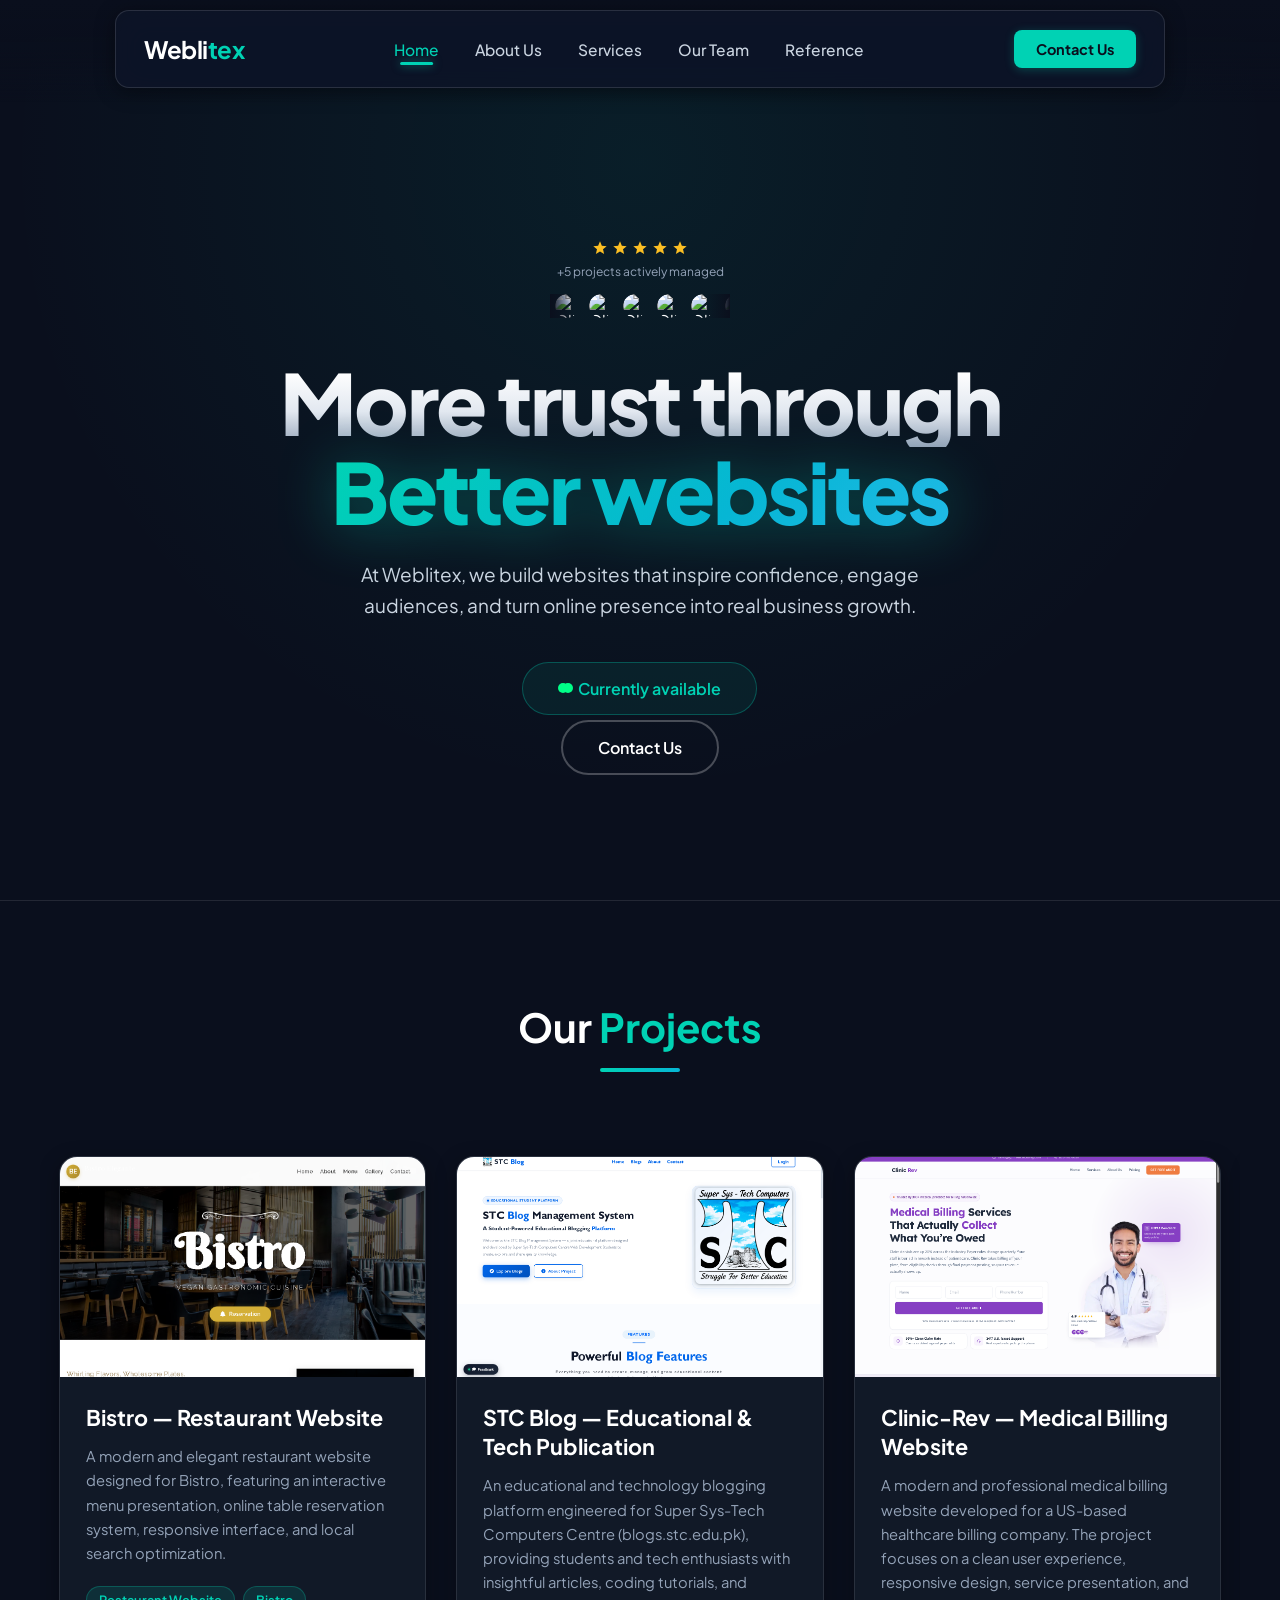
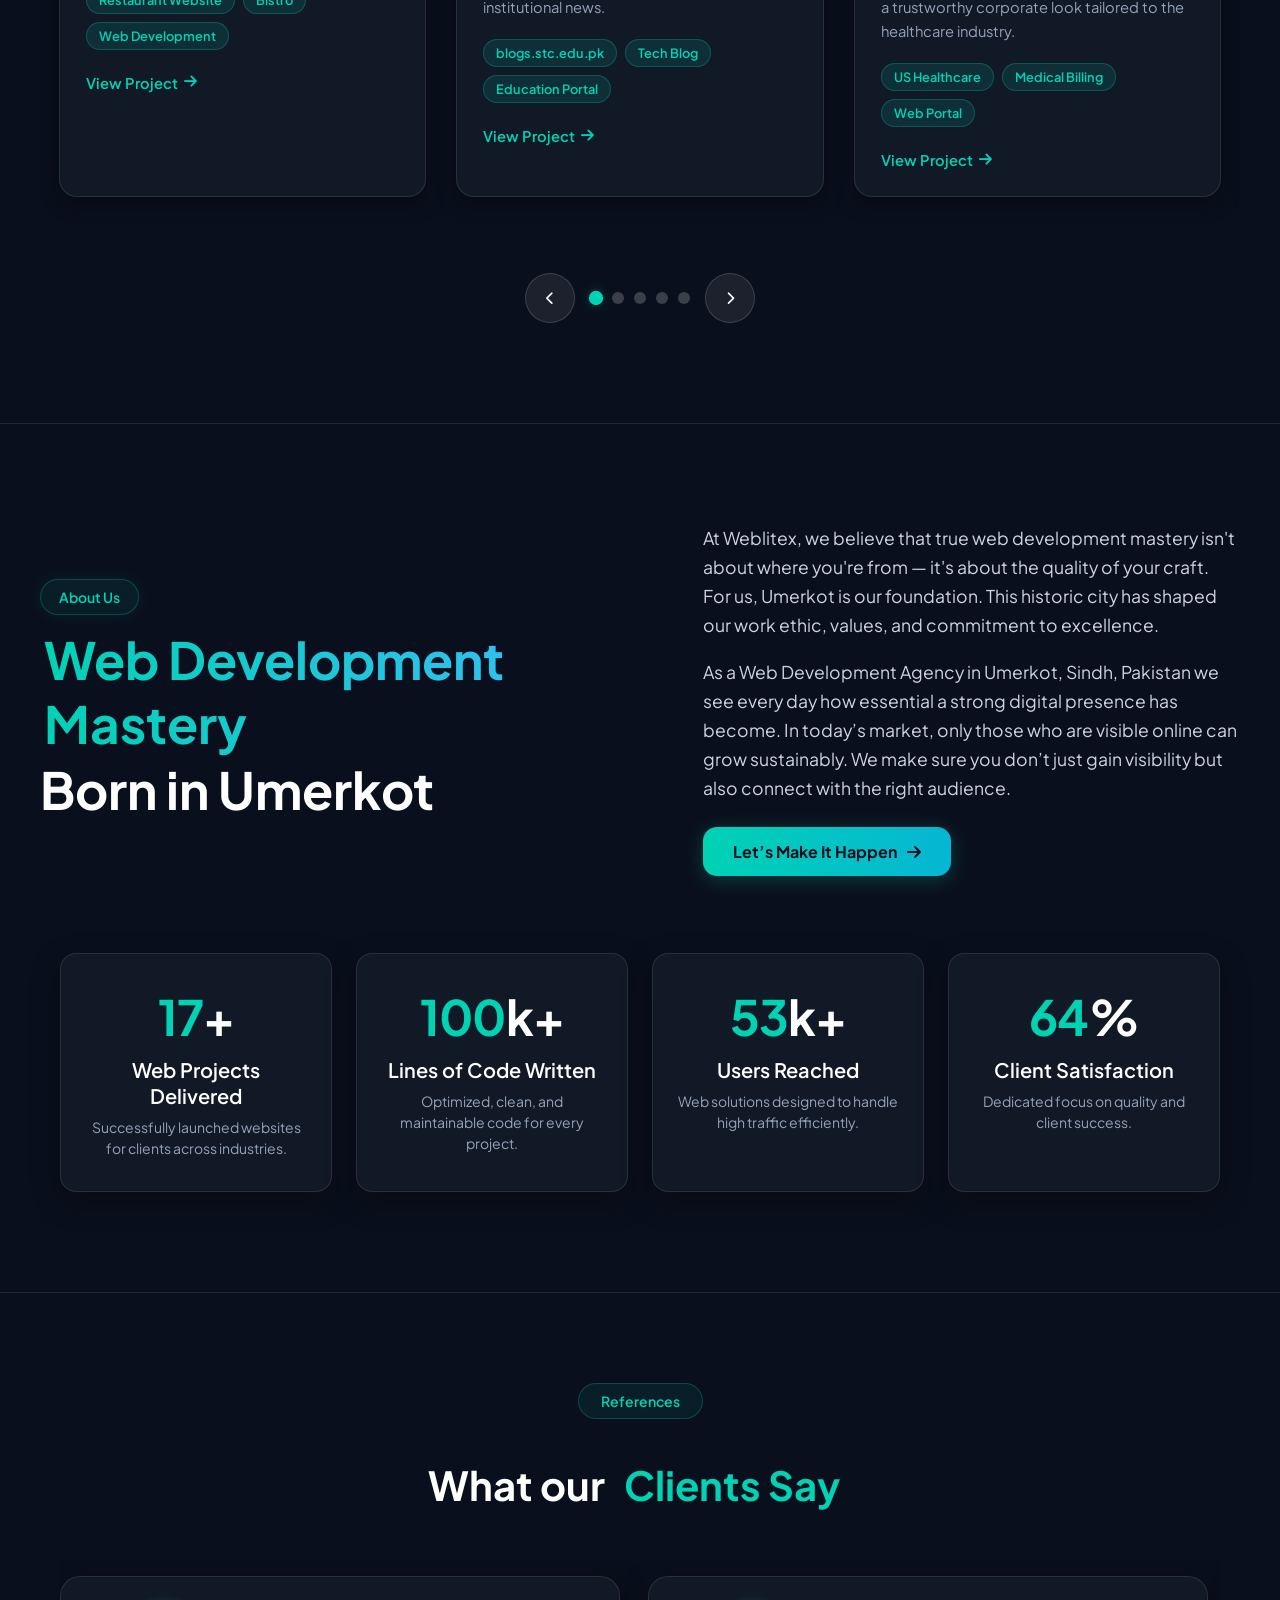
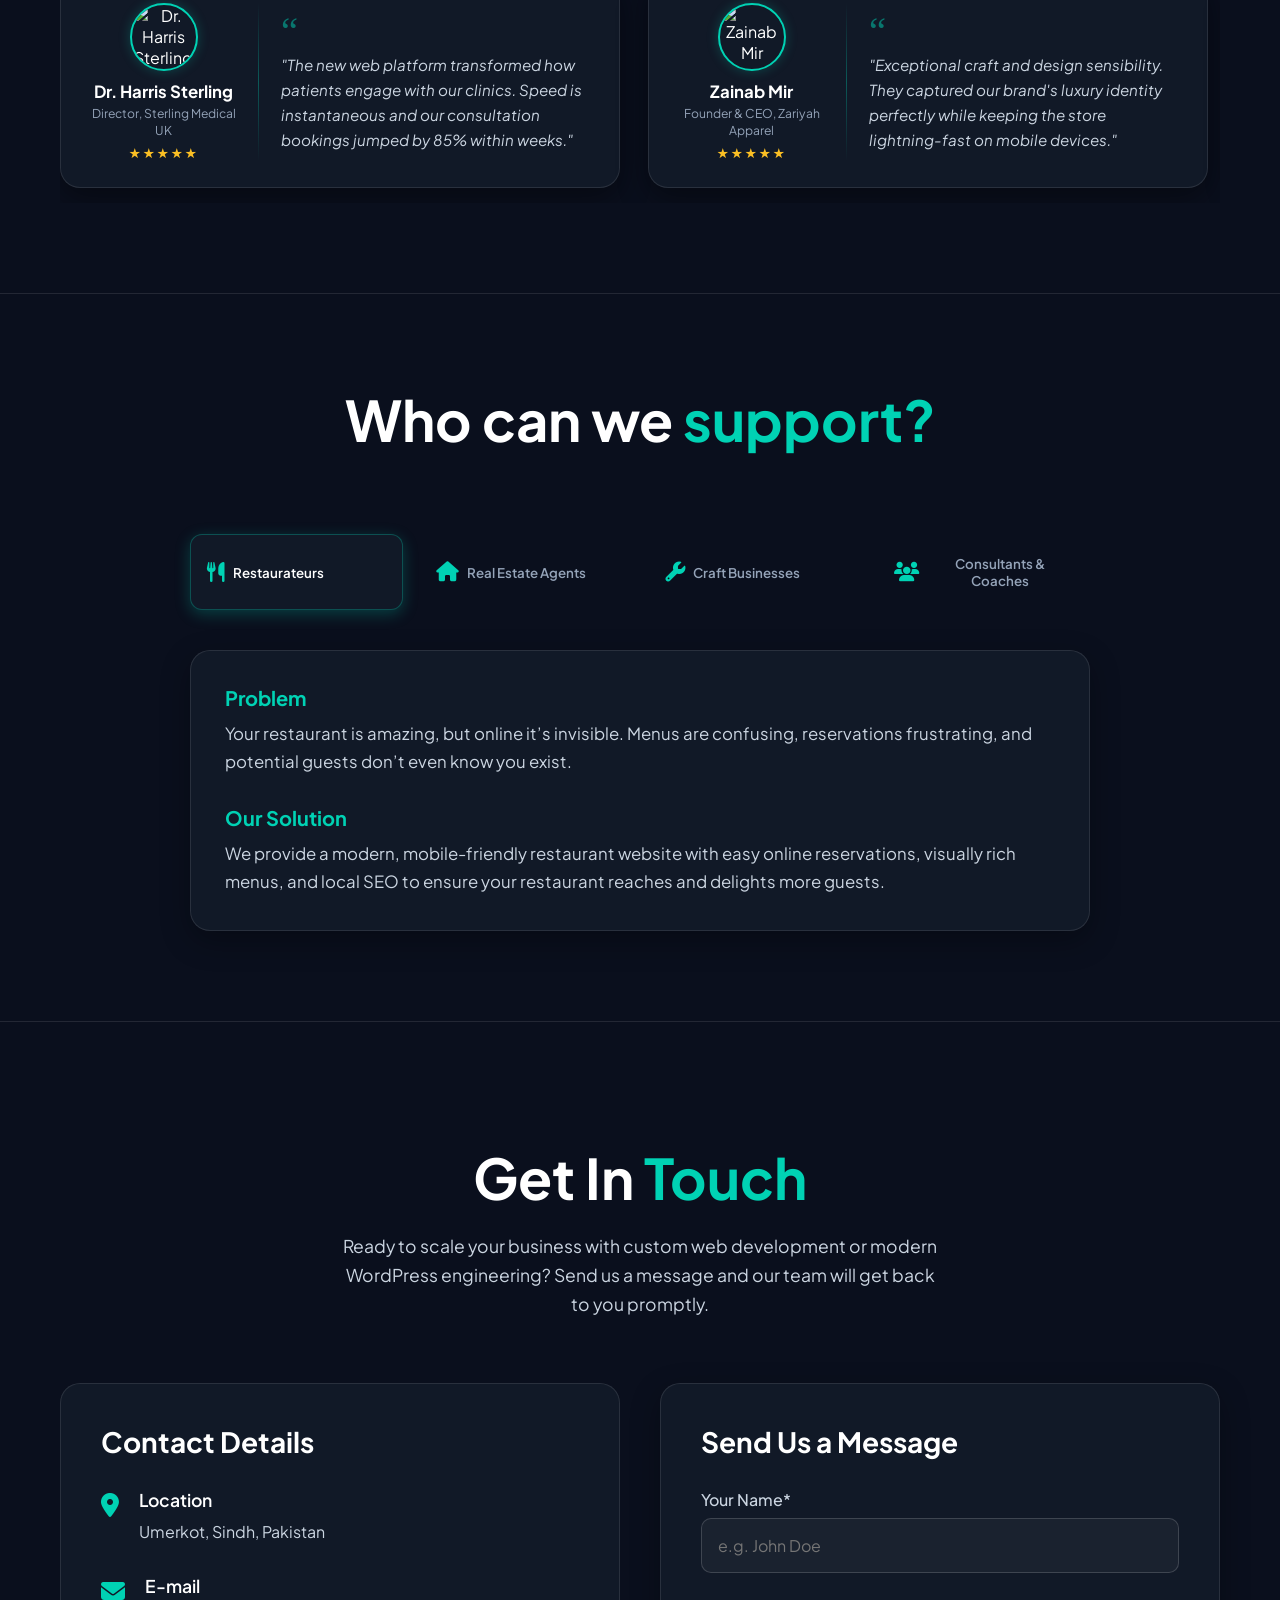
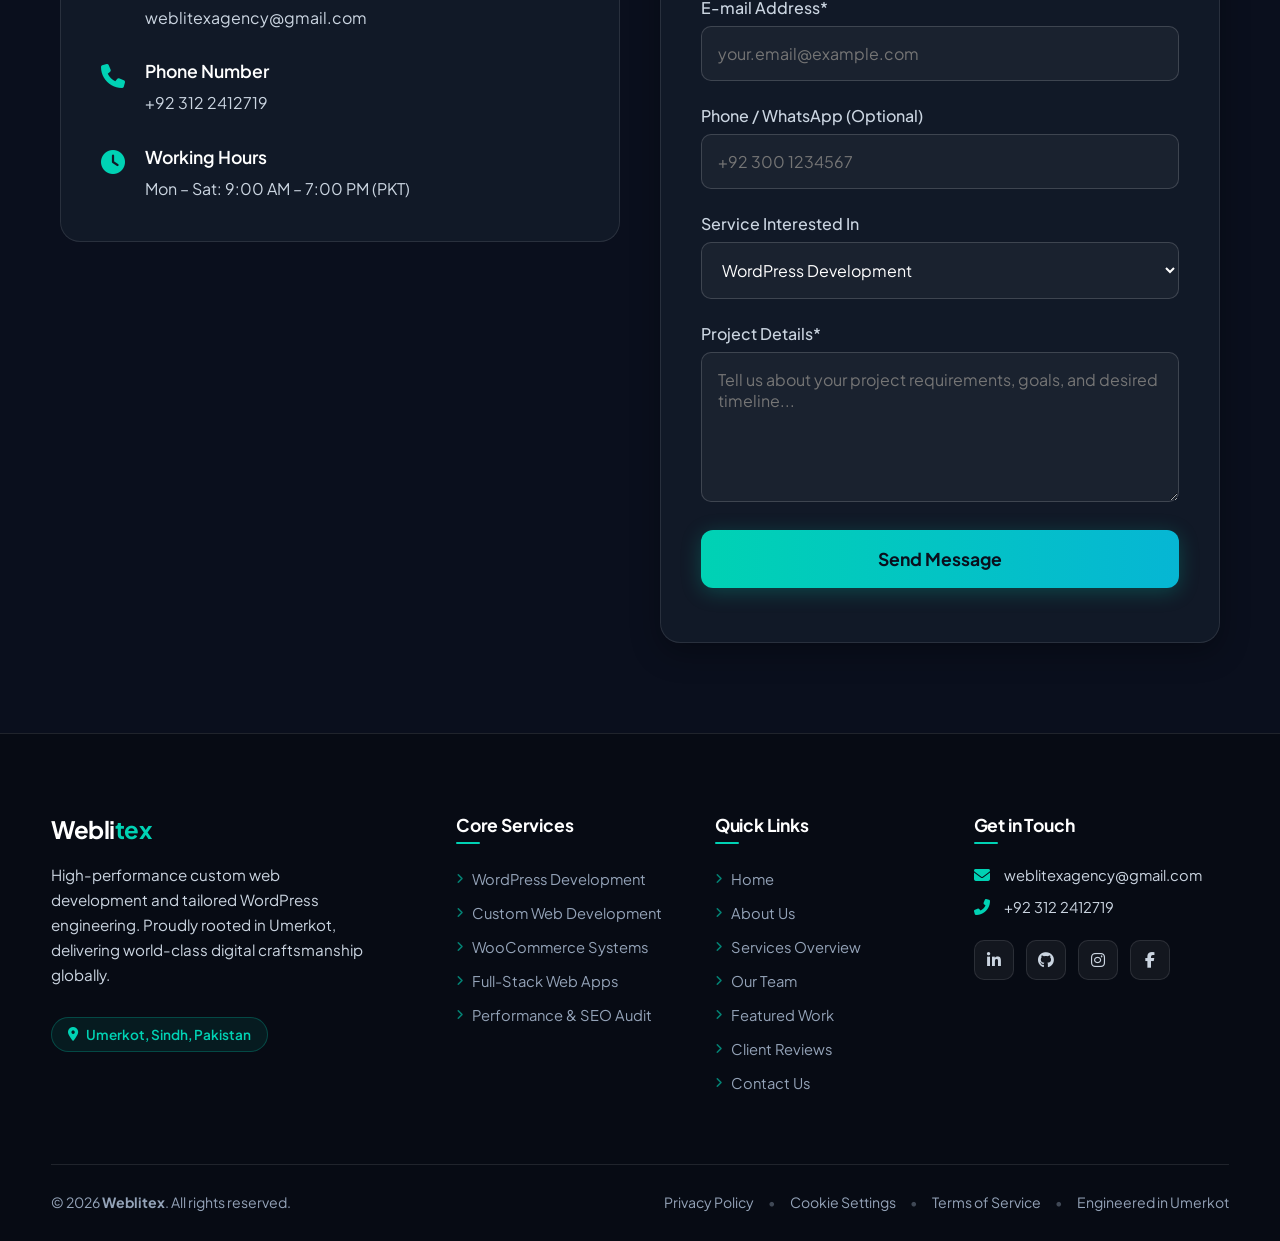
==== commit 9f8c18a3: "update" ====
--- a/index.html
+++ b/index.html
@@ -483,7 +483,7 @@
             <i class="fas fa-envelope contact-icon"></i>
             <div class="contact-text">
               <h4>E-mail</h4>
-              <a href="mailto:weblitex@gmail.com">weblitex@gmail.com</a>
+              <a href="mailto:weblitexagency@gmail.com">weblitexagency@gmail.com</a>
             </div>
           </div>
           <div class="contact-detail">
@@ -507,7 +507,7 @@
           <h3>Send Us a Message</h3>
           <!-- Hidden iframe target enables seamless native submission without CORS blocks or leaving the page -->
           <iframe name="hidden_contact_iframe" id="hidden_contact_iframe" style="display:none;"></iframe>
-          <form id="contactForm" action="https://formsubmit.co/weblitex@gmail.com" method="POST" target="hidden_contact_iframe" class="space-y-6">
+          <form id="contactForm" action="https://formsubmit.co/weblitexagency@gmail.com" method="POST" target="hidden_contact_iframe" class="space-y-6">
             <!-- FormSubmit Anti-Spam & Routing Config -->
             <input type="hidden" name="_subject" id="subjectInput" value="New Project Inquiry - Weblitex">
             <input type="hidden" name="_captcha" value="false">
@@ -594,7 +594,7 @@
           <h4 class="footer-col-title">Get in Touch</h4>
           <div class="footer-contact-item">
             <i class="fas fa-envelope"></i>
-            <a href="mailto:weblitex@gmail.com">weblitex@gmail.com</a>
+            <a href="mailto:weblitexagency@gmail.com">weblitexagency@gmail.com</a>
           </div>
           <div class="footer-contact-item">
             <i class="fas fa-phone-alt"></i>
@@ -627,34 +627,6 @@
     </div>
   </footer>
 
-  <!-- Cookie Consent Landscape Card (Bottom Left) -->
-  <div class="cookie-consent" id="cookieConsent" role="dialog" aria-modal="true" aria-labelledby="cookieTitle">
-    <button class="cookie-close-btn" id="closeCookieBtn" aria-label="Close Cookie Notice">&times;</button>
-    
-    <div class="cookie-header">
-      <div class="cookie-icon-wrap">
-        <i class="fas fa-cookie-bite cookie-icon"></i>
-      </div>
-      <div class="cookie-header-text">
-        <div class="cookie-badge"><i class="fas fa-shield-alt"></i> Privacy &amp; Cookies</div>
-        <h4 class="cookie-title" id="cookieTitle">Cookie Preferences</h4>
-      </div>
-    </div>
-    
-    <p class="cookie-content">
-      We use cookies to optimize site performance, speed, and security in accordance with our 
-      <a href="javascript:void(0)" class="cookie-policy-link" id="openPrivacyModalFromCookie">Privacy Policy</a>.
-    </p>
-    
-    <div class="cookie-buttons">
-      <button class="cookie-btn accept-btn" id="acceptCookies">
-        <i class="fas fa-check"></i> Accept All
-      </button>
-      <button class="cookie-btn reject-btn" id="rejectCookies">
-        Decline
-      </button>
-    </div>
-  </div>
 
   <!-- Full Privacy Policy Modal -->
   <div class="privacy-modal-backdrop" id="privacyModalBackdrop"></div>
@@ -687,7 +659,7 @@
       <p>We implement enterprise-grade encryption and SSL standards. We never sell, rent, or trade your personal information to third parties.</p>
 
       <h4>4. Contact &amp; Data Rights</h4>
-      <p>You may request access to, correction of, or deletion of your submitted contact details at any time by contacting our engineering team at <a href="mailto:weblitex@gmail.com" style="color:var(--color-brand); font-weight:600;">weblitex@gmail.com</a>.</p>
+      <p>You may request access to, correction of, or deletion of your submitted contact details at any time by contacting our engineering team at <a href="mailto:weblitexagency@gmail.com" style="color:var(--color-brand); font-weight:600;">weblitexagency@gmail.com</a>.</p>
     </div>
 
     <div class="privacy-modal-footer">
@@ -727,7 +699,7 @@
       <p>Weblitex delivers all work adhering to high engineering standards. However, services are provided on an "as-is" basis regarding third-party hosting, platform outages, or external API disruptions outside our direct control.</p>
 
       <h4>6. Governing Law &amp; Jurisdiction</h4>
-      <p>These terms shall be construed and governed in accordance with the laws of Pakistan. For inquiries or legal notices, contact our headquarters in Umerkot at <a href="mailto:weblitex@gmail.com" style="color:var(--color-brand); font-weight:600;">weblitex@gmail.com</a>.</p>
+      <p>These terms shall be construed and governed in accordance with the laws of Pakistan. For inquiries or legal notices, contact our headquarters in Umerkot at <a href="mailto:weblitexagency@gmail.com" style="color:var(--color-brand); font-weight:600;">weblitexagency@gmail.com</a>.</p>
     </div>
 
     <div class="legal-modal-footer">
--- a/style.css
+++ b/style.css
@@ -436,15 +436,16 @@
 
 .menu-btn {
   cursor: pointer;
-  z-index: 10;
+  z-index: 1010;
   background: transparent;
   border: none;
   flex-direction: column;
   justify-content: space-around;
-  width: 30px;
-  height: 25px;
-  padding: 0;
+  width: 36px;
+  height: 30px;
+  padding: 3px;
   display: none;
+  -webkit-tap-highlight-color: transparent;
 }
 
 .menu-btn span {
@@ -453,49 +454,51 @@
   border-radius: 5px;
   width: 100%;
   height: 3px;
-  transition: all 0.3s linear;
+  transition: all 0.3s cubic-bezier(0.16, 1, 0.3, 1);
   position: relative;
+  pointer-events: none;
 }
 
 .menu-btn.active span:first-child {
-  transform: rotate(45deg) translate(5px, 5px);
+  transform: rotate(45deg) translate(6px, 6px);
 }
 
 .menu-btn.active span:nth-child(2) {
   opacity: 0;
+  transform: scaleX(0);
 }
 
 .menu-btn.active span:nth-child(3) {
-  transform: rotate(-45deg) translate(7px, -6px);
+  transform: rotate(-45deg) translate(6px, -6px);
 }
 
 /* Mobile Dropdown */
 .mobile-menu {
-  -webkit-backdrop-filter: blur(16px) saturate(160%);
-  backdrop-filter: blur(16px) saturate(160%);
+  -webkit-backdrop-filter: blur(20px) saturate(180%);
+  backdrop-filter: blur(20px) saturate(180%);
   opacity: 0;
   visibility: hidden;
   pointer-events: none;
-  background: rgba(14, 21, 39, 0.96);
-  border: 1px solid rgba(0, 210, 180, 0.25);
-  border-radius: 14px;
-  width: 340px;
-  max-width: 90%;
+  background: rgba(10, 16, 32, 0.97);
+  border: 1px solid rgba(0, 210, 180, 0.35);
+  border-radius: 16px;
+  width: min(92%, 360px);
   padding: 24px;
-  transition: opacity 0.3s, transform 0.3s, visibility 0s linear 0.3s;
-  display: none;
+  transition: opacity 0.3s cubic-bezier(0.16, 1, 0.3, 1), transform 0.3s cubic-bezier(0.16, 1, 0.3, 1), visibility 0.3s;
+  display: block;
   position: absolute;
-  top: 70px;
-  right: auto;
-  transform: translateY(-20px);
-  box-shadow: 0 10px 30px rgba(0, 0, 0, 0.7);
+  top: 76px;
+  left: 50%;
+  transform: translateX(-50%) translateY(-15px);
+  box-shadow: 0 16px 45px rgba(0, 0, 0, 0.8), 0 0 25px rgba(0, 210, 180, 0.15);
+  z-index: 1005;
 }
 
 .mobile-menu.active {
   opacity: 1;
   visibility: visible;
   pointer-events: auto;
-  transform: translateY(0);
+  transform: translateX(-50%) translateY(0);
 }
 
 .mobile-links {
@@ -2733,33 +2736,12 @@
 /* ==========================================================================
    COOKIE CONSENT LANDSCAPE CARD (BOTTOM LEFT)
    ========================================================================== */
-.cookie-consent {
-  z-index: 99995;
-  opacity: 0;
-  visibility: hidden;
-  pointer-events: none;
-  background: rgba(13, 21, 39, 0.95);
-  border: 1px solid rgba(0, 210, 180, 0.35);
-  border-radius: 16px;
-  width: 430px;
-  max-width: calc(100vw - 32px);
-  padding: 18px 20px;
-  position: fixed;
-  bottom: 25px;
-  left: 25px;
-  right: auto;
-  transform: translateY(35px) scale(0.96);
-  box-shadow: 0 20px 50px rgba(0, 0, 0, 0.75), 0 0 25px rgba(0, 210, 180, 0.15);
-  backdrop-filter: blur(16px);
-  -webkit-backdrop-filter: blur(16px);
-  transition: transform 0.35s cubic-bezier(0.16, 1, 0.3, 1), opacity 0.3s ease, visibility 0.3s ease;
-}
-
+.cookie-consent,
 .cookie-consent.active {
-  opacity: 1;
-  visibility: visible;
-  pointer-events: auto;
-  transform: translateY(0) scale(1);
+  display: none !important;
+  opacity: 0 !important;
+  visibility: hidden !important;
+  pointer-events: none !important;
 }
 
 .cookie-close-btn {
@@ -3703,10 +3685,10 @@
   }
 }
 
-@media screen and (max-width: 768px) {
+@media screen and (max-width: 900px) {
   .nav-container {
     width: 92%;
-    height: 62px;
+    height: 64px;
     padding: 10px 18px;
   }
   .nav-btn,
@@ -3716,11 +3698,15 @@
   .menu-btn {
     display: flex;
   }
+}
+
+@media screen and (min-width: 901px) {
   .mobile-menu {
-    width: 90%;
-    margin: 25px auto;
-    display: block;
-  }
+    display: none !important;
+  }
+}
+
+@media screen and (max-width: 768px) {
   .hero-title {
     font-size: 3.2rem;
     line-height: 1.15;
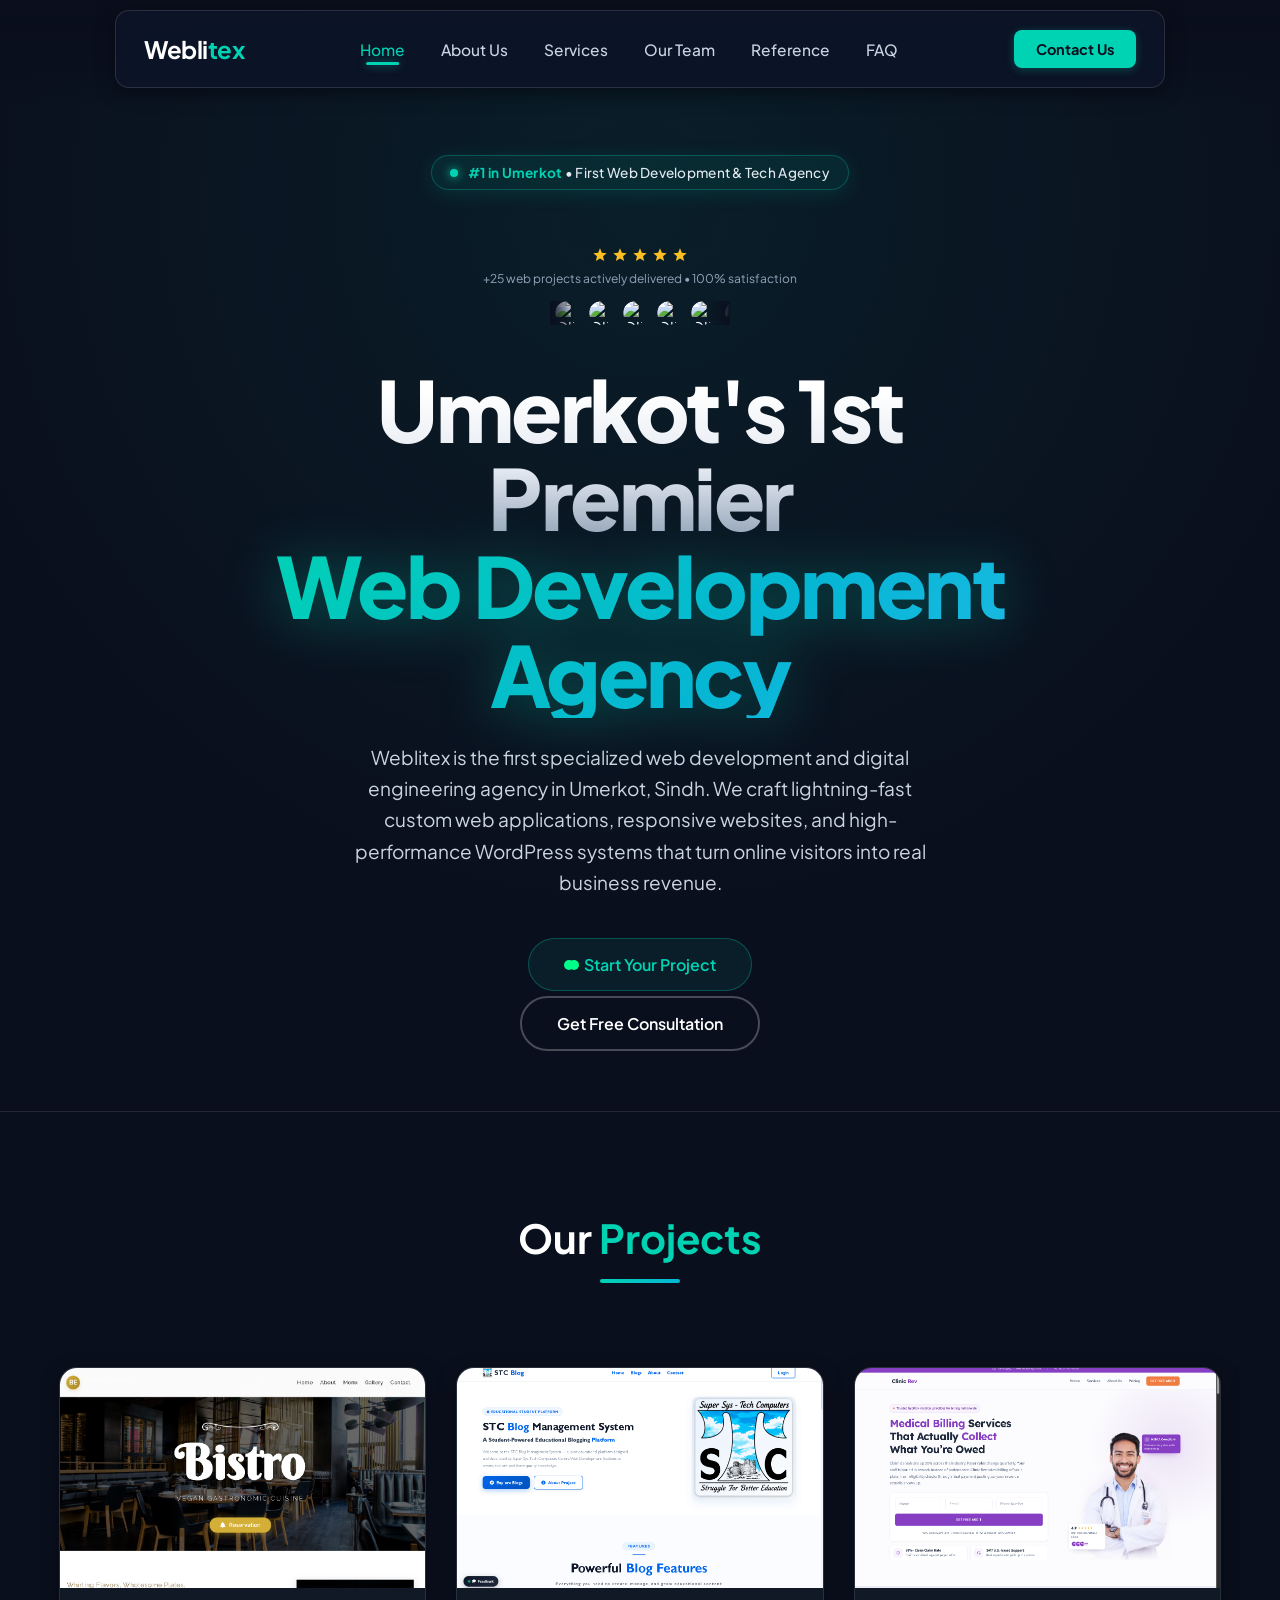
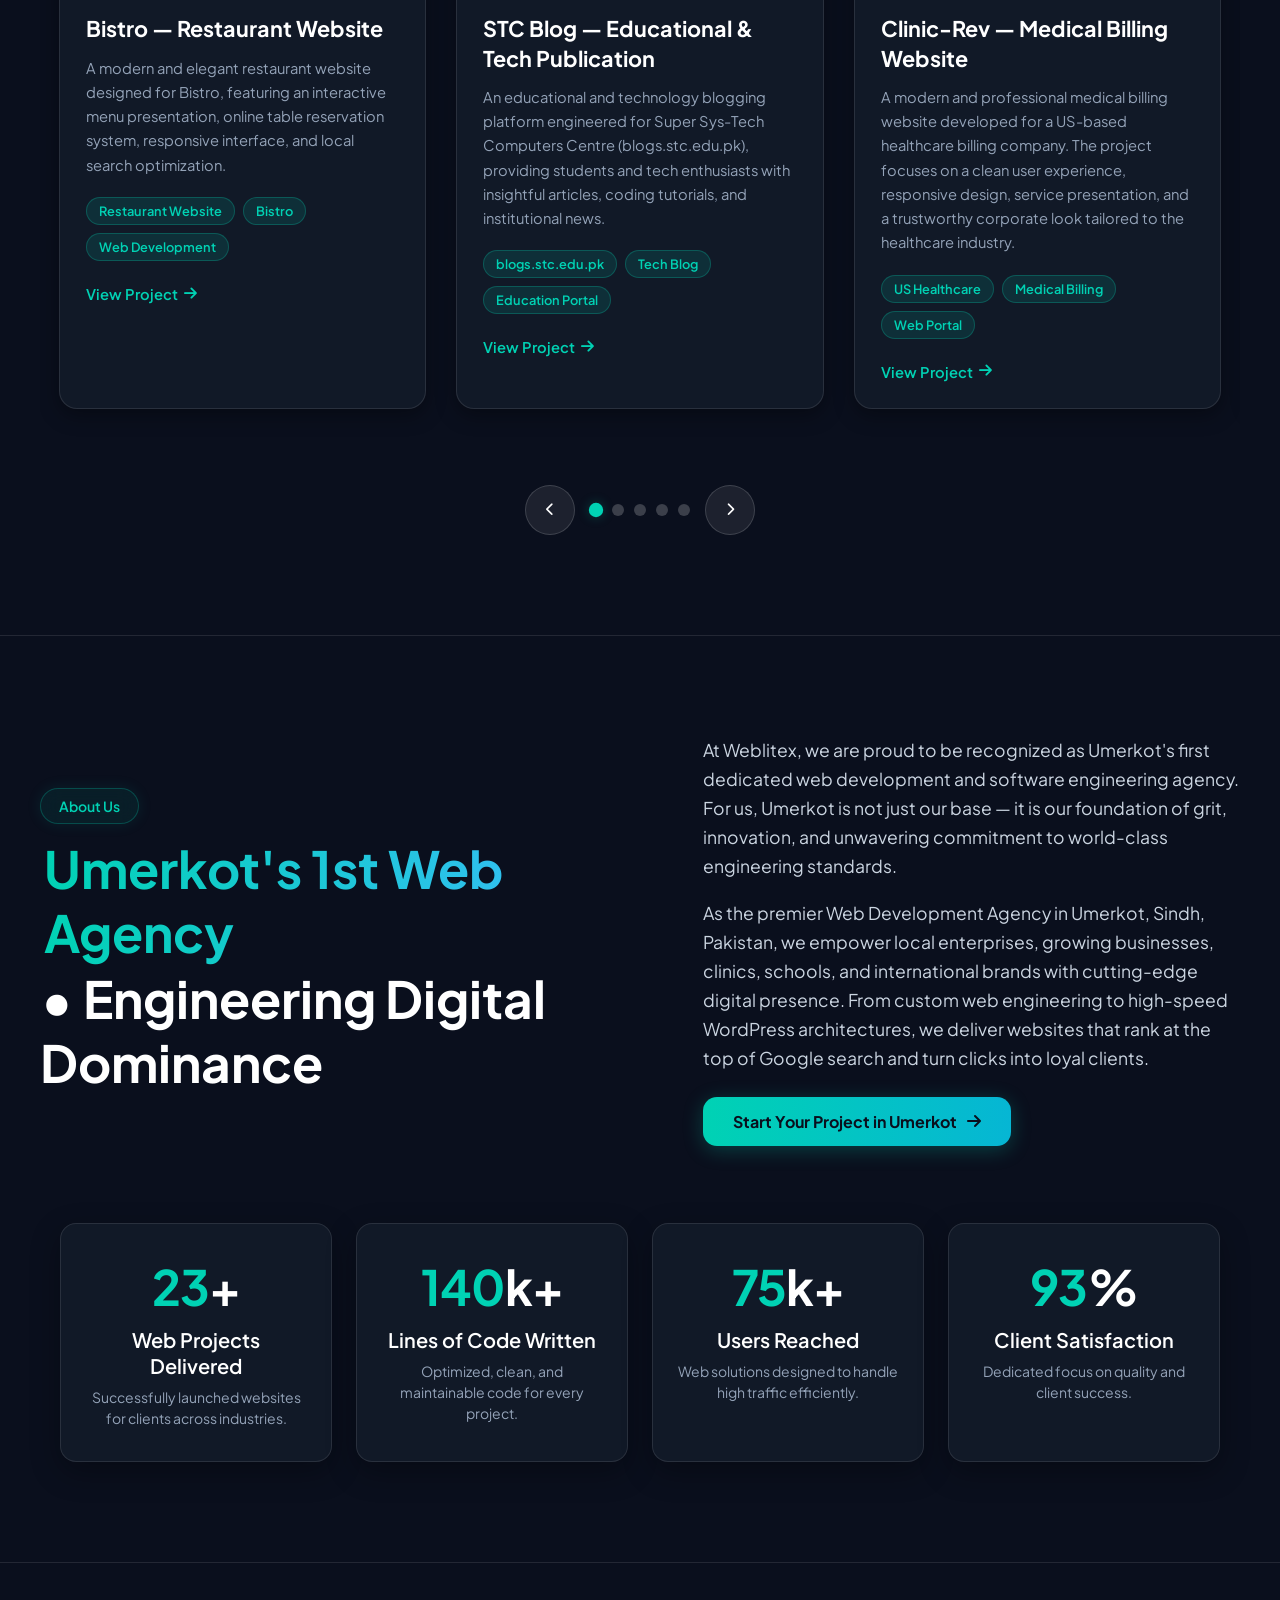
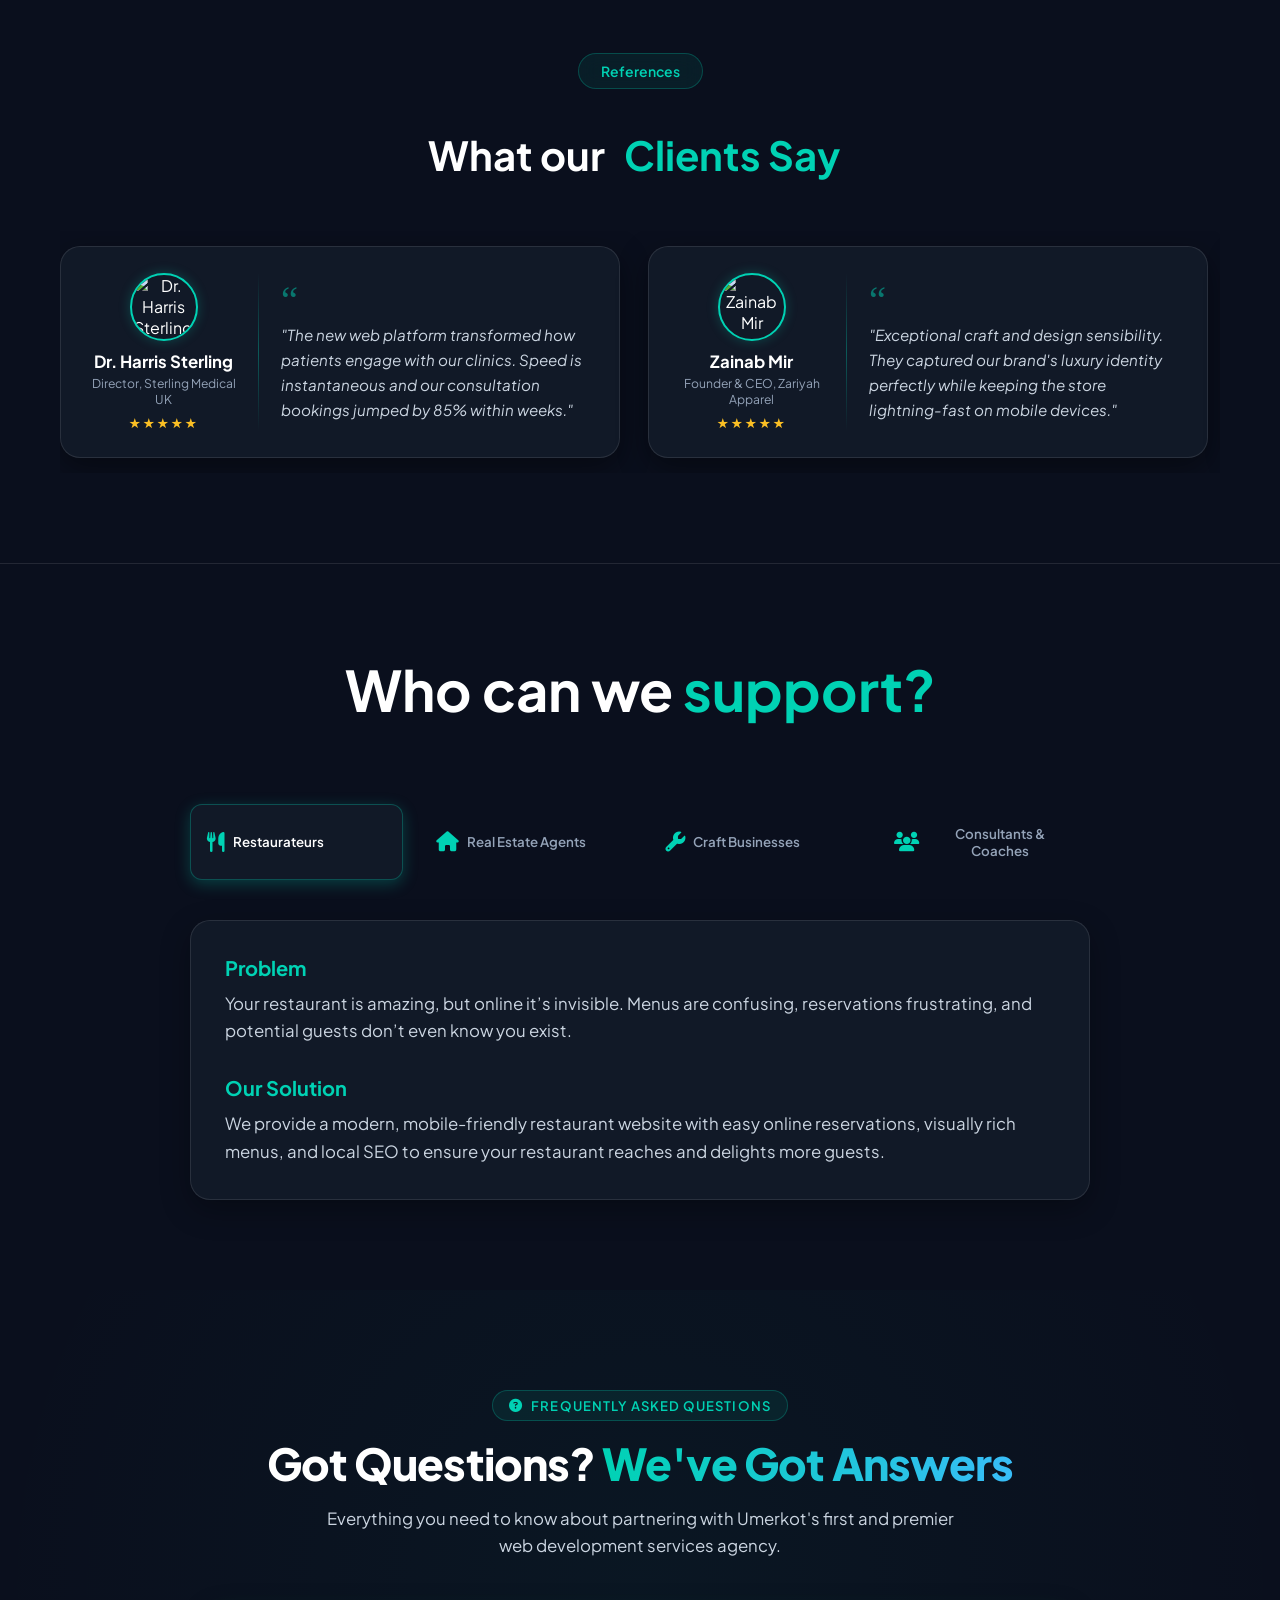
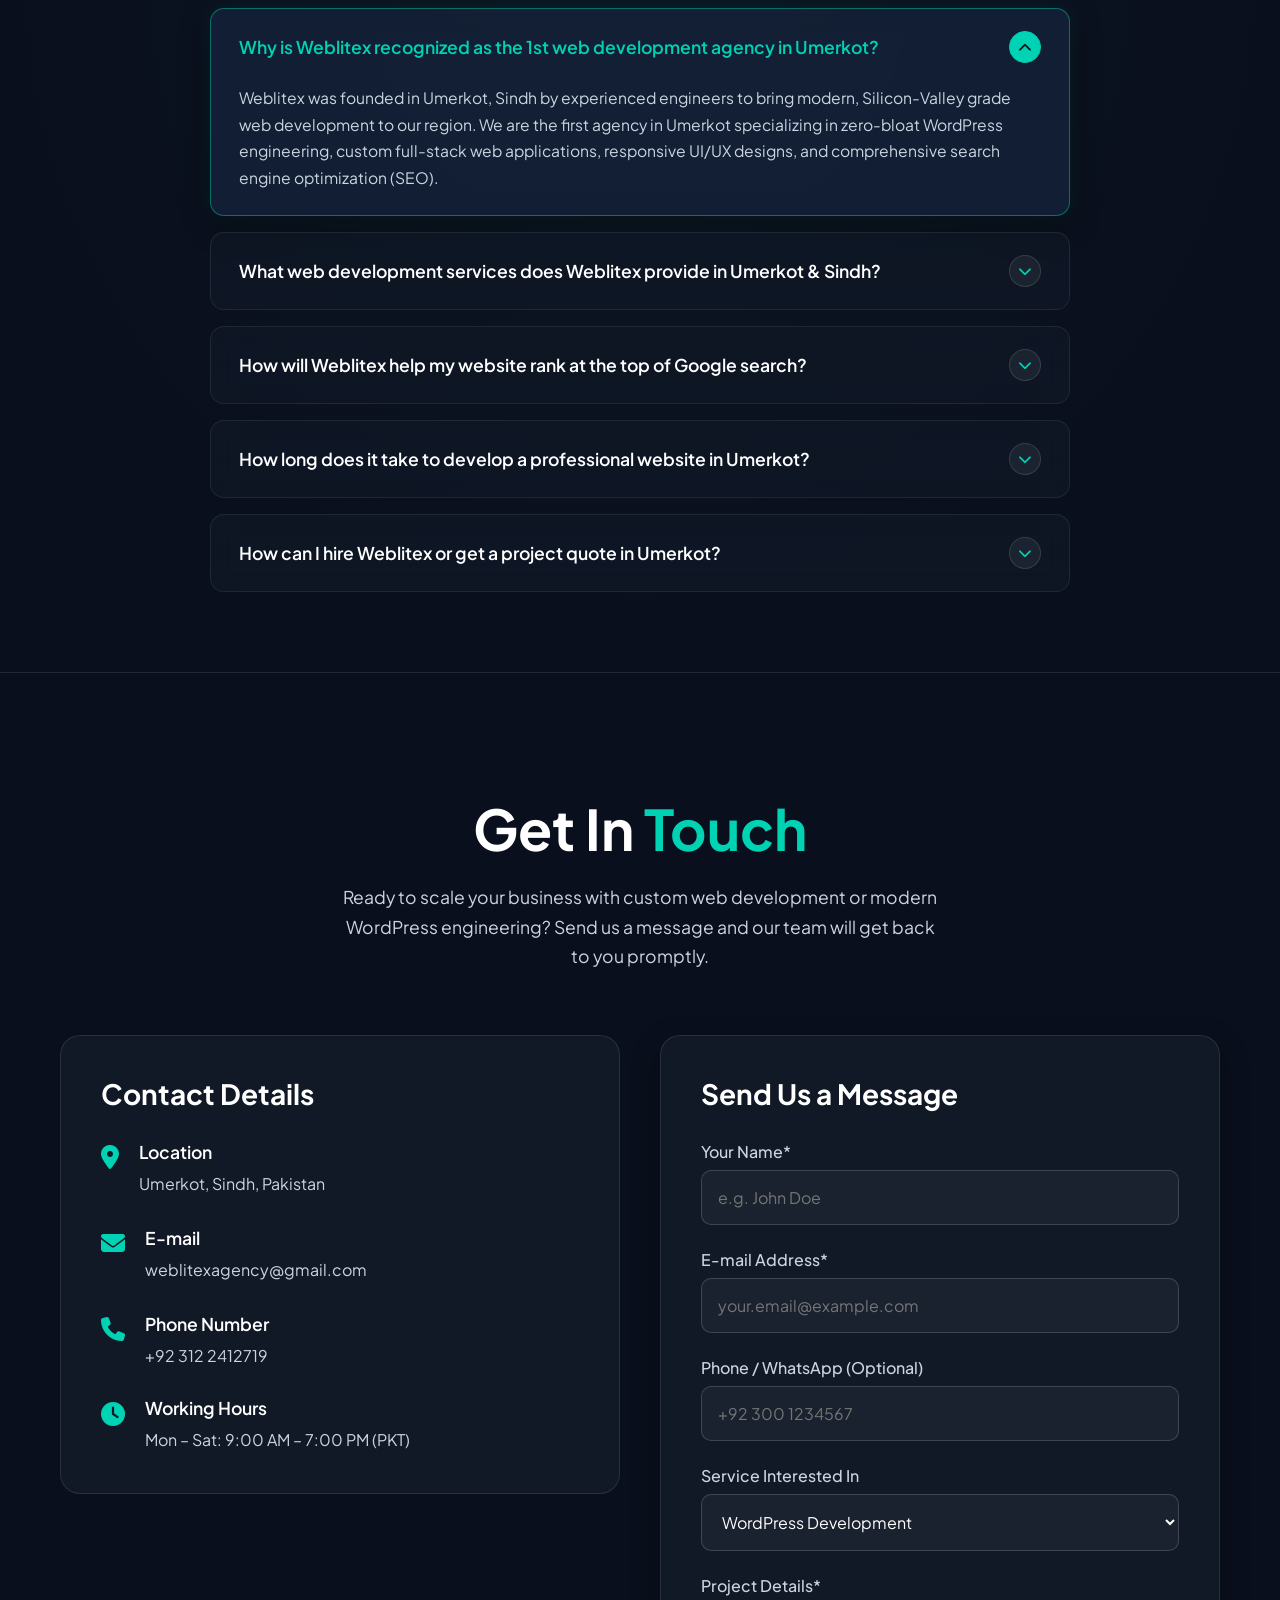
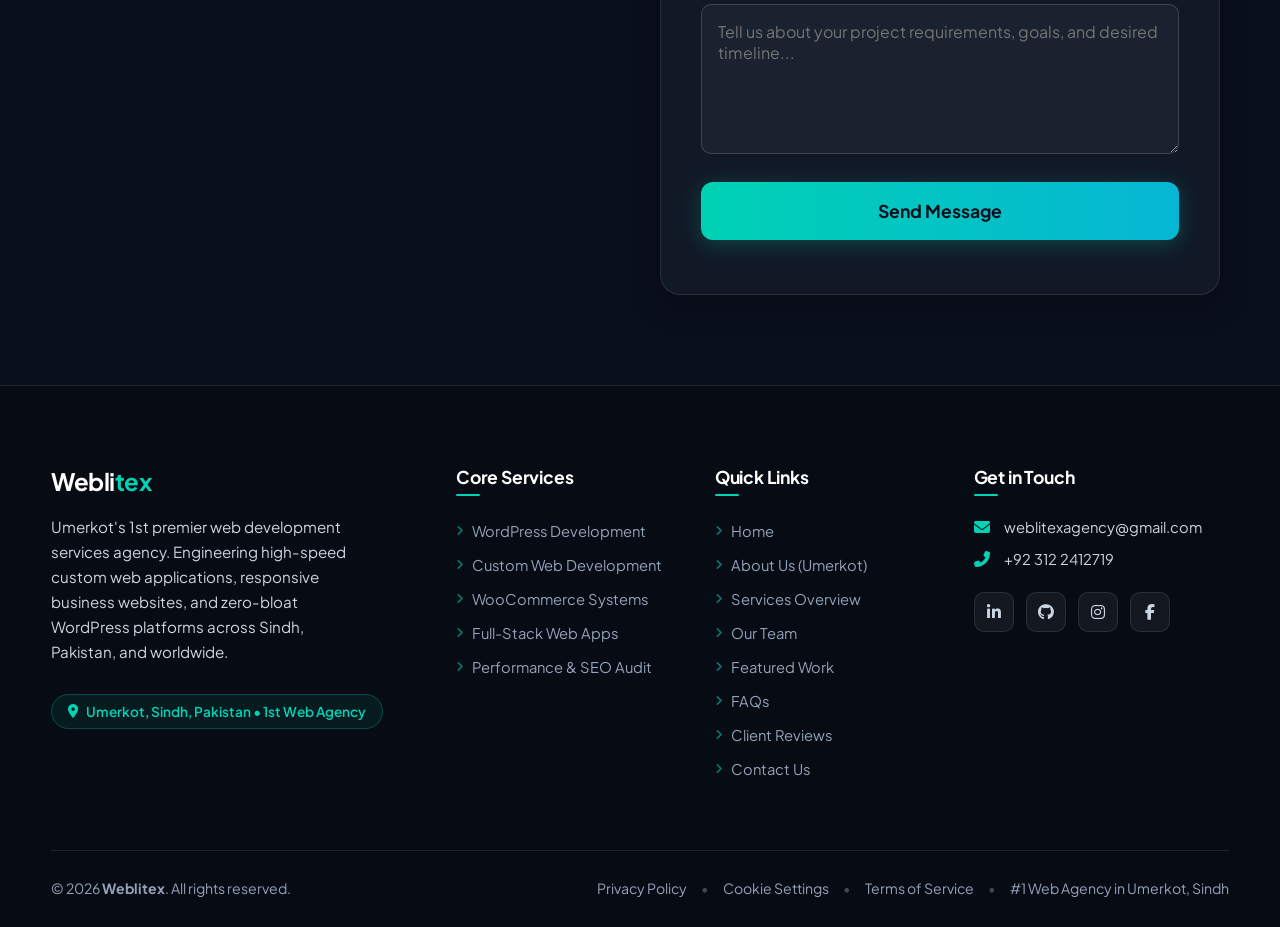
==== commit b02317be: "updat" ====
--- a/index.html
+++ b/index.html
@@ -3,11 +3,18 @@
 <head>
   <meta charset="utf-8">
   <meta name="viewport" content="width=device-width, initial-scale=1">
-  <title>Weblitex | Web Development &amp; WordPress Engineering Agency</title>
-  <meta name="description" content="Weblitex delivers premier custom web development and high-performance WordPress solutions for ambitious businesses globally and across Pakistan.">
-  <meta name="keywords" content="Weblitex, web development Umerkot, custom web development, WordPress development, web agency Pakistan">
+  <title>Weblitex | #1 Web Development Services Agency in Umerkot, Sindh</title>
+  <meta name="description" content="Weblitex is the 1st premier web development services agency in Umerkot, Sindh. We engineer high-speed WordPress, custom web apps, and SEO-optimized business websites for local &amp; global brands.">
+  <meta name="keywords" content="Weblitex, web development Umerkot, web development services Umerkot, first web development agency in Umerkot, best web development company in Umerkot, website design Umerkot, software house in Umerkot, WordPress developer Umerkot, web designer Sindh Pakistan, IT company Umerkot, custom web apps Umerkot">
   <meta name="author" content="Weblitex">
-  <link rel="canonical" href="https://weblitex.com">
+  <meta name="robots" content="index, follow, max-snippet:-1, max-image-preview:large, max-video-preview:-1">
+  <link rel="canonical" href="https://weblitex.com/">
+
+  <!-- Regional & Local SEO Geo Tags for Umerkot, Sindh, Pakistan -->
+  <meta name="geo.region" content="PK-SD">
+  <meta name="geo.placename" content="Umerkot, Sindh, Pakistan">
+  <meta name="geo.position" content="25.3616;69.7362">
+  <meta name="ICBM" content="25.3616, 69.7362">
   
   <!-- Favicon & Brand Icons -->
   <link rel="icon" type="image/svg+xml" href="favicon.svg?v=3">
@@ -18,12 +25,24 @@
   <link rel="manifest" href="site.webmanifest">
   <meta name="theme-color" content="#0A0F1D">
   
-  <!-- Open Graph -->
-  <meta property="og:title" content="Weblitex | Web Development &amp; WordPress Agency">
-  <meta property="og:description" content="Premier custom web development and high-performance WordPress solutions crafted with precision.">
-  <meta property="og:url" content="https://weblitex.com">
+  <!-- Open Graph / Facebook -->
+  <meta property="og:site_name" content="Weblitex">
+  <meta property="og:title" content="Weblitex | #1 Web Development Services Agency in Umerkot, Sindh">
+  <meta property="og:description" content="Weblitex is Umerkot's 1st premier web development agency. Specializing in high-speed custom web applications, responsive websites &amp; WordPress engineering.">
+  <meta property="og:url" content="https://weblitex.com/">
   <meta property="og:type" content="website">
-  <meta property="og:image" content="https://weblitex.com/og-image.png">
+  <meta property="og:image" content="https://weblitex.com/master_preview.png">
+  <meta property="og:image:alt" content="Weblitex - First Web Development Agency in Umerkot">
+  <meta property="og:image:width" content="1200">
+  <meta property="og:image:height" content="630">
+  <meta property="og:locale" content="en_US">
+  
+  <!-- Twitter Card -->
+  <meta name="twitter:card" content="summary_large_image">
+  <meta name="twitter:title" content="Weblitex | #1 Web Development Services Agency in Umerkot, Sindh">
+  <meta name="twitter:description" content="Umerkot's 1st premier web development &amp; software engineering agency. Custom websites, WordPress, and business portals.">
+  <meta name="twitter:image" content="https://weblitex.com/master_preview.png">
+  <meta name="twitter:image:alt" content="Weblitex Web Development Umerkot">
   
   <!-- Google Fonts: Plus Jakarta Sans & Inter -->
   <link rel="preconnect" href="https://fonts.googleapis.com">
@@ -34,6 +53,161 @@
   <link rel="stylesheet" href="https://cdnjs.cloudflare.com/ajax/libs/font-awesome/6.4.0/css/all.min.css" crossorigin="anonymous">
 
   <link rel="stylesheet" href="style.css">
+
+  <!-- Schema.org Comprehensive Structured Data (JSON-LD) -->
+  <script type="application/ld+json">
+  {
+    "@context": "https://schema.org",
+    "@graph": [
+      {
+        "@type": ["ProfessionalService", "LocalBusiness", "Organization"],
+        "@id": "https://weblitex.com/#organization",
+        "name": "Weblitex",
+        "legalName": "Weblitex Digital Agency",
+        "alternateName": ["Weblitex Web Development", "Weblitex Umerkot", "Weblitex Agency"],
+        "url": "https://weblitex.com",
+        "logo": "https://weblitex.com/logo-transparent.png",
+        "image": "https://weblitex.com/master_preview.png",
+        "description": "Weblitex is the first and premier web development services agency in Umerkot, Sindh, Pakistan. We specialize in custom full-stack web applications, zero-bloat WordPress engineering, WooCommerce e-commerce platforms, and SEO optimization.",
+        "telephone": "+923122412719",
+        "email": "weblitexagency@gmail.com",
+        "priceRange": "$$",
+        "currenciesAccepted": "PKR, USD, EUR, GBP",
+        "paymentAccepted": "Cash, Bank Transfer, Payoneer",
+        "address": {
+          "@type": "PostalAddress",
+          "streetAddress": "Main City Center",
+          "addressLocality": "Umerkot",
+          "addressRegion": "Sindh",
+          "postalCode": "69100",
+          "addressCountry": "PK"
+        },
+        "geo": {
+          "@type": "GeoCoordinates",
+          "latitude": 25.3616,
+          "longitude": 69.7362
+        },
+        "openingHoursSpecification": {
+          "@type": "OpeningHoursSpecification",
+          "dayOfWeek": ["Monday", "Tuesday", "Wednesday", "Thursday", "Friday", "Saturday"],
+          "opens": "09:00",
+          "closes": "19:00"
+        },
+        "areaServed": [
+          { "@type": "City", "name": "Umerkot" },
+          { "@type": "AdministrativeArea", "name": "Sindh" },
+          { "@type": "Country", "name": "Pakistan" },
+          { "@type": "AdministrativeArea", "name": "Global" }
+        ],
+        "founder": [
+          {
+            "@type": "Person",
+            "name": "Muhammad Rizwan",
+            "jobTitle": "Founder & Lead Developer"
+          },
+          {
+            "@type": "Person",
+            "name": "Faiz Muhammad",
+            "jobTitle": "Co-Founder & UI/UX Design Lead"
+          }
+        ],
+        "sameAs": [
+          "https://github.com",
+          "https://linkedin.com",
+          "https://instagram.com",
+          "https://facebook.com"
+        ],
+        "hasOfferCatalog": {
+          "@type": "OfferCatalog",
+          "name": "Weblitex Digital & Web Services",
+          "itemListElement": [
+            {
+              "@type": "Offer",
+              "itemOffered": {
+                "@type": "Service",
+                "name": "Custom Web Development Services in Umerkot",
+                "description": "Full-stack tailored web applications built with modern, scalable, and responsive architectures."
+              }
+            },
+            {
+              "@type": "Offer",
+              "itemOffered": {
+                "@type": "Service",
+                "name": "WordPress & WooCommerce Engineering",
+                "description": "Lightning-fast, zero-bloat WordPress custom theme development with sub-second loading speeds."
+              }
+            },
+            {
+              "@type": "Offer",
+              "itemOffered": {
+                "@type": "Service",
+                "name": "Website Speed & SEO Optimization",
+                "description": "Comprehensive Core Web Vitals optimization and local SEO targeting Google ranking dominance."
+              }
+            }
+          ]
+        }
+      },
+      {
+        "@type": "WebSite",
+        "@id": "https://weblitex.com/#website",
+        "url": "https://weblitex.com/",
+        "name": "Weblitex",
+        "description": "Umerkot's 1st Premier Web Development Services Agency",
+        "publisher": {
+          "@id": "https://weblitex.com/#organization"
+        },
+        "inLanguage": "en-US"
+      },
+      {
+        "@type": "FAQPage",
+        "@id": "https://weblitex.com/#faq",
+        "mainEntity": [
+          {
+            "@type": "Question",
+            "name": "Why is Weblitex recognized as the 1st web development agency in Umerkot?",
+            "acceptedAnswer": {
+              "@type": "Answer",
+              "text": "Weblitex was founded in Umerkot, Sindh by experienced engineers to bring modern, Silicon-Valley grade web development to our region. We are the first agency in Umerkot specializing in zero-bloat WordPress engineering, custom full-stack web applications, responsive UI/UX designs, and comprehensive search engine optimization (SEO)."
+            }
+          },
+          {
+            "@type": "Question",
+            "name": "What web development services does Weblitex provide in Umerkot & Sindh?",
+            "acceptedAnswer": {
+              "@type": "Answer",
+              "text": "We provide a comprehensive suite of digital services including: custom web application development, responsive corporate websites, high-speed WordPress development, WooCommerce e-commerce platforms, technical SEO auditing, and Google PageSpeed optimization (95+ Core Web Vitals) for businesses in Umerkot, across Pakistan, and globally."
+            }
+          },
+          {
+            "@type": "Question",
+            "name": "How will Weblitex help my website rank at the top of Google search?",
+            "acceptedAnswer": {
+              "@type": "Answer",
+              "text": "Every website we engineer is built from the ground up with on-page SEO best practices: semantic HTML5 markup, structured JSON-LD schema (local business, breadcrumbs, services), lightning-fast asset delivery, mobile-first responsiveness, and regional keyword integration (Umerkot, Sindh, Pakistan) so potential clients find your business first."
+            }
+          },
+          {
+            "@type": "Question",
+            "name": "How long does it take to develop a professional website in Umerkot?",
+            "acceptedAnswer": {
+              "@type": "Answer",
+              "text": "A standard responsive business website or portfolio typically takes 1 to 2 weeks from concept to deployment. More complex full-stack web applications or multi-vendor e-commerce stores take between 3 to 4 weeks. We provide clear milestone updates and transparent project management throughout."
+            }
+          },
+          {
+            "@type": "Question",
+            "name": "How can I hire Weblitex or get a project quote in Umerkot?",
+            "acceptedAnswer": {
+              "@type": "Answer",
+              "text": "Getting started is easy! You can contact us directly via WhatsApp or phone at +92 312 2412719, email our engineering team at weblitexagency@gmail.com, or submit your project details using the inquiry form on our official website."
+            }
+          }
+        ]
+      }
+    ]
+  }
+  </script>
 </head>
 <body>
 
@@ -47,6 +221,7 @@
         <li><a href="services.html">Services</a></li>
         <li><a href="team.html">Our Team</a></li>
         <li><a href="#Reference" data-section="Reference">Reference</a></li>
+        <li><a href="#faq" data-section="faq">FAQ</a></li>
       </ul>
 
       <a href="#kontakt" class="nav-btn">Contact Us</a>
@@ -64,6 +239,7 @@
         <li><a href="services.html" class="m-link">Services</a></li>
         <li><a href="team.html" class="m-link">Our Team</a></li>
         <li><a href="#Reference" class="m-link" data-section="Reference">Reference</a></li>
+        <li><a href="#faq" class="m-link" data-section="faq">FAQ</a></li>
       </ul>
       <a href="#kontakt" class="mobile-btn m-link">Contact Us</a>
     </div>
@@ -71,6 +247,12 @@
 
   <!-- Hero Section -->
   <section class="hero" id="home">
+    <!-- Local SEO Authority Trust Pill -->
+    <a href="#AboutUs" class="hero-pill-badge" title="Umerkot's 1st Web Development Agency">
+      <span class="hero-pill-dot"></span>
+      <span class="hero-pill-text"><strong>#1 in Umerkot</strong> &bull; First Web Development &amp; Tech Agency</span>
+    </a>
+
     <div class="rating-container">
       <div class="stars-row">
         <svg class="star" viewBox="0 0 24 24" fill="currentColor"><path d="M12 17.27L18.18 21l-1.64-7.03L22 9.24l-7.19-.61L12 2 9.19 8.63 2 9.24l5.46 4.73L5.82 21z"></path></svg>
@@ -79,7 +261,7 @@
         <svg class="star" viewBox="0 0 24 24" fill="currentColor"><path d="M12 17.27L18.18 21l-1.64-7.03L22 9.24l-7.19-.61L12 2 9.19 8.63 2 9.24l5.46 4.73L5.82 21z"></path></svg>
         <svg class="star" viewBox="0 0 24 24" fill="currentColor"><path d="M12 17.27L18.18 21l-1.64-7.03L22 9.24l-7.19-.61L12 2 9.19 8.63 2 9.24l5.46 4.73L5.82 21z"></path></svg>
       </div>
-      <div class="rating-text">+5 projects actively managed</div>
+      <div class="rating-text">+25 web projects actively delivered &bull; 100% satisfaction</div>
     </div>
 
     <!-- Infinite Avatars Marquee -->
@@ -105,13 +287,13 @@
 
     <!-- Hero Content -->
     <div class="hero-content">
-      <h1 class="hero-title"><span class="hero-title-top">More trust through</span> <br> <span class="hero-title-gradient">Better websites</span></h1>
-      <p class="hero-subtitle">At Weblitex, we build websites that inspire confidence, engage audiences, and turn online presence into real business growth.</p>
+      <h1 class="hero-title"><span class="hero-title-top">Umerkot's 1st Premier</span> <br> <span class="hero-title-gradient">Web Development Agency</span></h1>
+      <p class="hero-subtitle">Weblitex is the first specialized web development and digital engineering agency in Umerkot, Sindh. We craft lightning-fast custom web applications, responsive websites, and high-performance WordPress systems that turn online visitors into real business revenue.</p>
       <div class="hero-buttons">
         <a href="#kontakt" class="btn-primary">
-          <span class="live-indicator"></span>Currently available
+          <span class="live-indicator"></span>Start Your Project
         </a>
-        <a href="#kontakt" class="btn-secondary">Contact Us</a>
+        <a href="#kontakt" class="btn-secondary">Get Free Consultation</a>
       </div>
     </div>
   </section>
@@ -128,7 +310,7 @@
         <!-- Project 1: Restaurant -->
         <div class="project-card">
           <div class="card-image">
-            <img src="project-bistro.png" alt="Bistro — Restaurant Website">
+            <img src="project-bistro.png" alt="Bistro — Restaurant Website Designed &amp; Developed by Weblitex Umerkot">
             <div class="card-overlay"></div>
           </div>
           <div class="card-content">
@@ -146,7 +328,7 @@
         <!-- Project 2: Blogging Website (blogs.stc.edu.pk) -->
         <div class="project-card">
           <div class="card-image">
-            <img src="project-stc.png" alt="STC Blog — Educational & Technology Publication Portal">
+            <img src="project-stc.png" alt="STC Blog — Educational &amp; Tech Publishing Portal Engineered by Weblitex Umerkot">
             <div class="card-overlay"></div>
           </div>
           <div class="card-content">
@@ -164,7 +346,7 @@
         <!-- Project 3: Healthcare / SaaS -->
         <div class="project-card">
           <div class="card-image">
-            <img src="project-clinicrev.png" alt="Clinic-Rev — Medical Billing Website">
+            <img src="project-clinicrev.png" alt="Clinic-Rev — Healthcare Medical Billing Platform by Weblitex Umerkot">
             <div class="card-overlay"></div>
           </div>
           <div class="card-content">
@@ -182,7 +364,7 @@
         <!-- Project 4: E-Commerce Store (NovaCart) -->
         <div class="project-card">
           <div class="card-image">
-            <img src="project-novacart.png" alt="NovaCart — Modern E-Commerce Platform">
+            <img src="project-novacart.png" alt="NovaCart — High-Performance E-Commerce Store Built by Weblitex Umerkot">
             <div class="card-overlay"></div>
           </div>
           <div class="card-content">
@@ -200,7 +382,7 @@
         <!-- Project 5: Real Estate Portal (Apex Living) -->
         <div class="project-card">
           <div class="card-image">
-            <img src="project-apex.png" alt="Apex Living — Luxury Real Estate Portal">
+            <img src="project-apex.png" alt="Apex Living — Luxury Real Estate Web Portal Engineered by Weblitex Umerkot">
             <div class="card-overlay"></div>
           </div>
           <div class="card-content">
@@ -238,16 +420,16 @@
       <div class="social-left">
         <div class="social-tab slide-in-left">About Us</div>
         <h2 class="social-title slide-in-left">
-          <span class="gradient-text">Web Development Mastery</span> Born in Umerkot
+          <span class="gradient-text">Umerkot's 1st Web Agency</span> &bull; Engineering Digital Dominance
         </h2>
       </div>
       <div class="social-right">
         <div class="social-content">
-          <p class="slide-in-right">At Weblitex, we believe that true web development mastery isn't about where you're from — it's about the quality of your craft. For us, Umerkot is our foundation. This historic city has shaped our work ethic, values, and commitment to excellence.</p>
-          <p class="slide-in-right">As a Web Development Agency in Umerkot, Sindh, Pakistan we see every day how essential a strong digital presence has become. In today’s market, only those who are visible online can grow sustainably. We make sure you don’t just gain visibility but also connect with the right audience.</p>
+          <p class="slide-in-right">At Weblitex, we are proud to be recognized as Umerkot's first dedicated web development and software engineering agency. For us, Umerkot is not just our base — it is our foundation of grit, innovation, and unwavering commitment to world-class engineering standards.</p>
+          <p class="slide-in-right">As the premier Web Development Agency in Umerkot, Sindh, Pakistan, we empower local enterprises, growing businesses, clinics, schools, and international brands with cutting-edge digital presence. From custom web engineering to high-speed WordPress architectures, we deliver websites that rank at the top of Google search and turn clicks into loyal clients.</p>
         </div>
         <a href="#kontakt" class="social-cta slide-in-right">
-          <span>Let’s Make It Happen</span>
+          <span>Start Your Project in Umerkot</span>
           <i class="fas fa-arrow-right"></i>
         </a>
       </div>
@@ -460,6 +642,74 @@
     </div>
   </section>
 
+  <!-- Local SEO FAQ Section (High-Value Ranking Booster) -->
+  <section class="faq-section" id="faq">
+    <div class="container faq-container">
+      <div class="faq-header">
+        <div class="faq-tag"><i class="fas fa-question-circle"></i> Frequently Asked Questions</div>
+        <h2 class="faq-title">Got Questions? <span class="accent">We've Got Answers</span></h2>
+        <p class="faq-subtitle">Everything you need to know about partnering with Umerkot's first and premier web development services agency.</p>
+      </div>
+
+      <div class="faq-accordion">
+        <!-- FAQ 1 -->
+        <div class="faq-item active">
+          <button class="faq-question" aria-expanded="true">
+            <span>Why is Weblitex recognized as the 1st web development agency in Umerkot?</span>
+            <span class="faq-icon"><i class="fas fa-chevron-down"></i></span>
+          </button>
+          <div class="faq-answer">
+            <p>Weblitex was founded in Umerkot, Sindh by experienced engineers to bring modern, Silicon-Valley grade web development to our region. We are the first agency in Umerkot specializing in zero-bloat WordPress engineering, custom full-stack web applications, responsive UI/UX designs, and comprehensive search engine optimization (SEO).</p>
+          </div>
+        </div>
+
+        <!-- FAQ 2 -->
+        <div class="faq-item">
+          <button class="faq-question" aria-expanded="false">
+            <span>What web development services does Weblitex provide in Umerkot &amp; Sindh?</span>
+            <span class="faq-icon"><i class="fas fa-chevron-down"></i></span>
+          </button>
+          <div class="faq-answer">
+            <p>We provide a comprehensive suite of digital services including: custom web application development, responsive corporate websites, high-speed WordPress development, WooCommerce e-commerce platforms, technical SEO auditing, and Google PageSpeed optimization (95+ Core Web Vitals) for businesses in Umerkot, across Pakistan, and globally.</p>
+          </div>
+        </div>
+
+        <!-- FAQ 3 -->
+        <div class="faq-item">
+          <button class="faq-question" aria-expanded="false">
+            <span>How will Weblitex help my website rank at the top of Google search?</span>
+            <span class="faq-icon"><i class="fas fa-chevron-down"></i></span>
+          </button>
+          <div class="faq-answer">
+            <p>Every website we engineer is built from the ground up with on-page SEO best practices: semantic HTML5 markup, structured JSON-LD schema (local business, breadcrumbs, services), lightning-fast asset delivery, mobile-first responsiveness, and regional keyword integration (Umerkot, Sindh, Pakistan) so potential clients find your business first.</p>
+          </div>
+        </div>
+
+        <!-- FAQ 4 -->
+        <div class="faq-item">
+          <button class="faq-question" aria-expanded="false">
+            <span>How long does it take to develop a professional website in Umerkot?</span>
+            <span class="faq-icon"><i class="fas fa-chevron-down"></i></span>
+          </button>
+          <div class="faq-answer">
+            <p>A standard responsive business website or portfolio typically takes 1 to 2 weeks from concept to deployment. More complex full-stack web applications or multi-vendor e-commerce stores take between 3 to 4 weeks. We provide clear milestone updates and transparent project management throughout.</p>
+          </div>
+        </div>
+
+        <!-- FAQ 5 -->
+        <div class="faq-item">
+          <button class="faq-question" aria-expanded="false">
+            <span>How can I hire Weblitex or get a project quote in Umerkot?</span>
+            <span class="faq-icon"><i class="fas fa-chevron-down"></i></span>
+          </button>
+          <div class="faq-answer">
+            <p>Getting started is easy! You can contact us directly via WhatsApp or phone at <a href="tel:+923122412719" style="color:var(--color-brand); font-weight:600;">+92 312 2412719</a>, email our engineering team at <a href="mailto:weblitexagency@gmail.com" style="color:var(--color-brand); font-weight:600;">weblitexagency@gmail.com</a>, or submit your project details using the inquiry form below.</p>
+          </div>
+        </div>
+      </div>
+    </div>
+  </section>
+
   <!-- Contact Section -->
   <section class="contact-section" id="kontakt">
     <div class="container">
@@ -556,10 +806,10 @@
         <div class="footer-col brand-col">
           <a class="footer-logo logo" href="index.html">Webli<span>tex</span></a>
           <p class="footer-bio">
-            High-performance custom web development and tailored WordPress engineering. Proudly rooted in Umerkot, delivering world-class digital craftsmanship globally.
+            Umerkot's 1st premier web development services agency. Engineering high-speed custom web applications, responsive business websites, and zero-bloat WordPress platforms across Sindh, Pakistan, and worldwide.
           </p>
           <div class="footer-location-badge">
-            <i class="fas fa-map-marker-alt"></i> Umerkot, Sindh, Pakistan
+            <i class="fas fa-map-marker-alt"></i> Umerkot, Sindh, Pakistan &bull; 1st Web Agency
           </div>
         </div>
 
@@ -580,10 +830,11 @@
           <h4 class="footer-col-title">Quick Links</h4>
           <ul class="footer-col-links">
             <li><a href="index.html#home"><i class="fas fa-angle-right"></i> Home</a></li>
-            <li><a href="index.html#AboutUs"><i class="fas fa-angle-right"></i> About Us</a></li>
+            <li><a href="index.html#AboutUs"><i class="fas fa-angle-right"></i> About Us (Umerkot)</a></li>
             <li><a href="services.html"><i class="fas fa-angle-right"></i> Services Overview</a></li>
             <li><a href="team.html"><i class="fas fa-angle-right"></i> Our Team</a></li>
             <li><a href="index.html#projects"><i class="fas fa-angle-right"></i> Featured Work</a></li>
+            <li><a href="index.html#faq"><i class="fas fa-angle-right"></i> FAQs</a></li>
             <li><a href="index.html#Reference"><i class="fas fa-angle-right"></i> Client Reviews</a></li>
             <li><a href="index.html#kontakt"><i class="fas fa-angle-right"></i> Contact Us</a></li>
           </ul>
@@ -621,7 +872,7 @@
           <span class="dot-sep">•</span>
           <a href="javascript:void(0)" id="openTermsBtn">Terms of Service</a>
           <span class="dot-sep">•</span>
-          <span>Engineered in Umerkot</span>
+          <span>#1 Web Agency in Umerkot, Sindh</span>
         </div>
       </div>
     </div>
--- a/style.css
+++ b/style.css
@@ -3823,3 +3823,216 @@
     display: none !important;
   }
 }
+
+/* ==========================================================================
+   HERO LOCAL SEO BADGE & FAQ SECTION
+   ========================================================================== */
+.hero-pill-badge {
+  display: inline-flex;
+  align-items: center;
+  gap: 10px;
+  background: rgba(0, 210, 180, 0.08);
+  border: 1px solid rgba(0, 210, 180, 0.28);
+  padding: 8px 18px;
+  border-radius: 999px;
+  margin-top: 15px;
+  margin-bottom: 22px;
+  backdrop-filter: blur(12px);
+  -webkit-backdrop-filter: blur(12px);
+  box-shadow: 0 4px 20px rgba(0, 210, 180, 0.12);
+  transition: all 0.3s cubic-bezier(0.16, 1, 0.3, 1);
+  text-decoration: none;
+}
+
+.hero-pill-badge:hover {
+  background: rgba(0, 210, 180, 0.14);
+  border-color: rgba(0, 210, 180, 0.55);
+  box-shadow: 0 6px 28px rgba(0, 210, 180, 0.25);
+  transform: translateY(-2px);
+}
+
+.hero-pill-dot {
+  width: 8px;
+  height: 8px;
+  border-radius: 50%;
+  background: #00D2B4;
+  box-shadow: 0 0 10px #00D2B4;
+  animation: heroDotPulse 2s infinite ease-in-out;
+  flex-shrink: 0;
+}
+
+@keyframes heroDotPulse {
+  0%, 100% { transform: scale(1); opacity: 1; }
+  50% { transform: scale(1.4); opacity: 0.6; }
+}
+
+.hero-pill-text {
+  font-size: 0.85rem;
+  letter-spacing: 0.02em;
+  color: #E2E8F0;
+  font-weight: 500;
+}
+
+.hero-pill-text strong {
+  color: #00D2B4;
+  font-weight: 700;
+}
+
+/* FAQ Section */
+.faq-section {
+  padding: 100px 20px 80px;
+  position: relative;
+  background: radial-gradient(circle at 50% 30%, rgba(0, 210, 180, 0.04) 0%, transparent 70%);
+}
+
+.faq-container {
+  max-width: 900px;
+  margin: 0 auto;
+}
+
+.faq-header {
+  text-align: center;
+  margin-bottom: 48px;
+}
+
+.faq-tag {
+  display: inline-flex;
+  align-items: center;
+  gap: 8px;
+  background: rgba(0, 210, 180, 0.08);
+  border: 1px solid rgba(0, 210, 180, 0.25);
+  color: var(--color-brand);
+  padding: 6px 16px;
+  border-radius: 99px;
+  font-size: 0.82rem;
+  font-weight: 600;
+  letter-spacing: 0.08em;
+  text-transform: uppercase;
+  margin-bottom: 16px;
+}
+
+.faq-title {
+  font-size: clamp(2rem, 3.5vw, 2.75rem);
+  font-weight: 800;
+  color: #FFFFFF;
+  line-height: 1.2;
+  margin-bottom: 16px;
+  letter-spacing: -0.02em;
+}
+
+.faq-title .accent {
+  color: var(--color-brand);
+  background: var(--grad-text);
+  -webkit-background-clip: text;
+  -webkit-text-fill-color: transparent;
+}
+
+.faq-subtitle {
+  color: var(--text-secondary);
+  font-size: 1.05rem;
+  max-width: 650px;
+  margin: 0 auto;
+  line-height: 1.6;
+}
+
+.faq-accordion {
+  display: flex;
+  flex-direction: column;
+  gap: 16px;
+}
+
+.faq-item {
+  background: rgba(17, 25, 39, 0.7);
+  border: 1px solid rgba(255, 255, 255, 0.08);
+  border-radius: 14px;
+  overflow: hidden;
+  transition: all 0.3s cubic-bezier(0.16, 1, 0.3, 1);
+  backdrop-filter: blur(12px);
+  -webkit-backdrop-filter: blur(12px);
+}
+
+.faq-item:hover {
+  border-color: rgba(0, 210, 180, 0.3);
+  box-shadow: 0 4px 20px rgba(0, 0, 0, 0.3);
+}
+
+.faq-item.active {
+  background: rgba(21, 34, 56, 0.85);
+  border-color: rgba(0, 210, 180, 0.45);
+  box-shadow: 0 8px 30px rgba(0, 0, 0, 0.4), 0 0 20px rgba(0, 210, 180, 0.1);
+}
+
+.faq-question {
+  width: 100%;
+  padding: 22px 28px;
+  display: flex;
+  justify-content: space-between;
+  align-items: center;
+  background: transparent;
+  border: none;
+  cursor: pointer;
+  text-align: left;
+  color: #FFFFFF;
+  font-size: 1.1rem;
+  font-weight: 600;
+  font-family: var(--font-sans);
+  transition: color 0.25s ease;
+  gap: 16px;
+}
+
+.faq-item.active .faq-question,
+.faq-question:hover {
+  color: var(--color-brand);
+}
+
+.faq-icon {
+  width: 32px;
+  height: 32px;
+  border-radius: 50%;
+  background: rgba(255, 255, 255, 0.06);
+  border: 1px solid rgba(255, 255, 255, 0.12);
+  display: flex;
+  align-items: center;
+  justify-content: center;
+  color: var(--color-brand);
+  font-size: 0.85rem;
+  transition: all 0.3s cubic-bezier(0.16, 1, 0.3, 1);
+  flex-shrink: 0;
+}
+
+.faq-item.active .faq-icon {
+  transform: rotate(180deg);
+  background: var(--color-brand);
+  color: #0A0F1D;
+  border-color: var(--color-brand);
+}
+
+.faq-answer {
+  max-height: 0;
+  overflow: hidden;
+  transition: max-height 0.35s cubic-bezier(0.16, 1, 0.3, 1), padding 0.35s ease;
+  padding: 0 28px;
+  color: var(--text-secondary);
+  font-size: 0.98rem;
+  line-height: 1.7;
+}
+
+.faq-item.active .faq-answer {
+  max-height: 380px;
+  padding-bottom: 24px;
+}
+
+@media (max-width: 768px) {
+  .faq-question {
+    padding: 18px 20px;
+    font-size: 1rem;
+  }
+  .faq-answer {
+    padding: 0 20px;
+    font-size: 0.92rem;
+  }
+  .faq-item.active .faq-answer {
+    padding-bottom: 20px;
+  }
+}
+
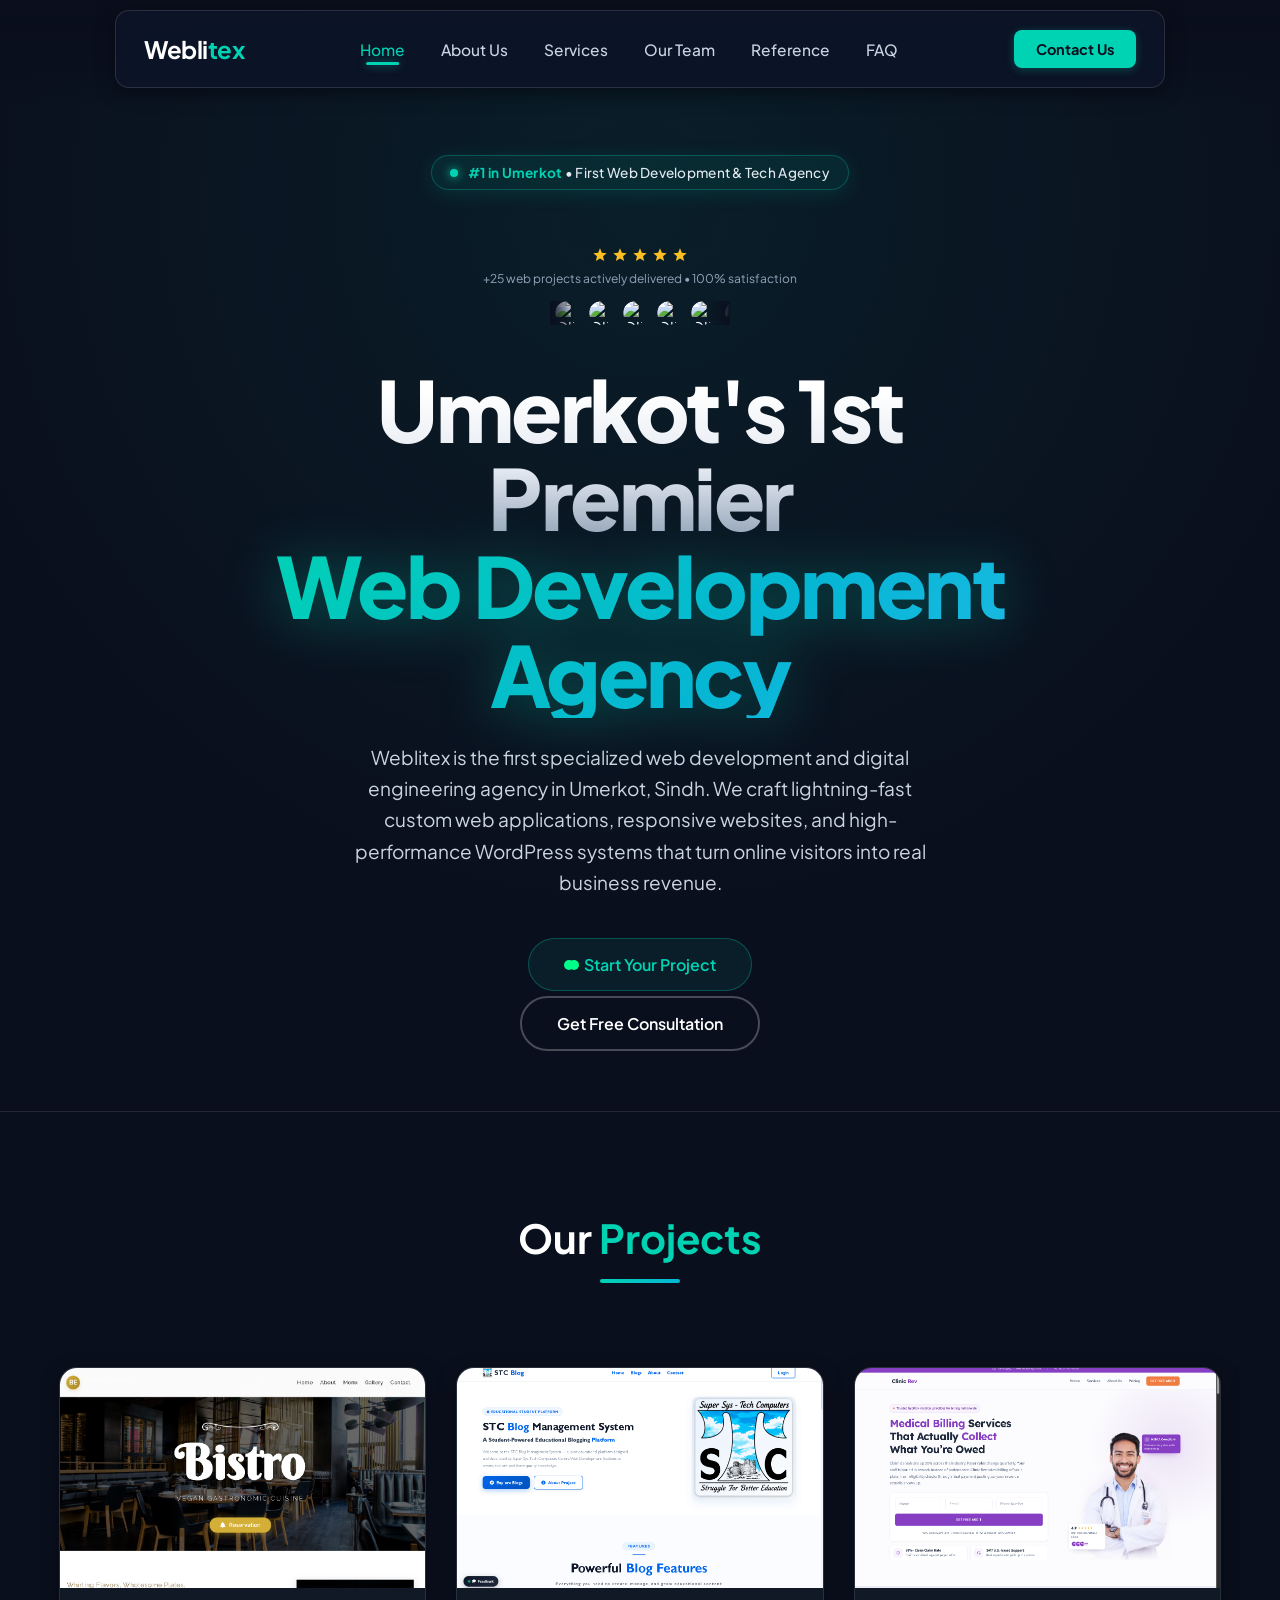
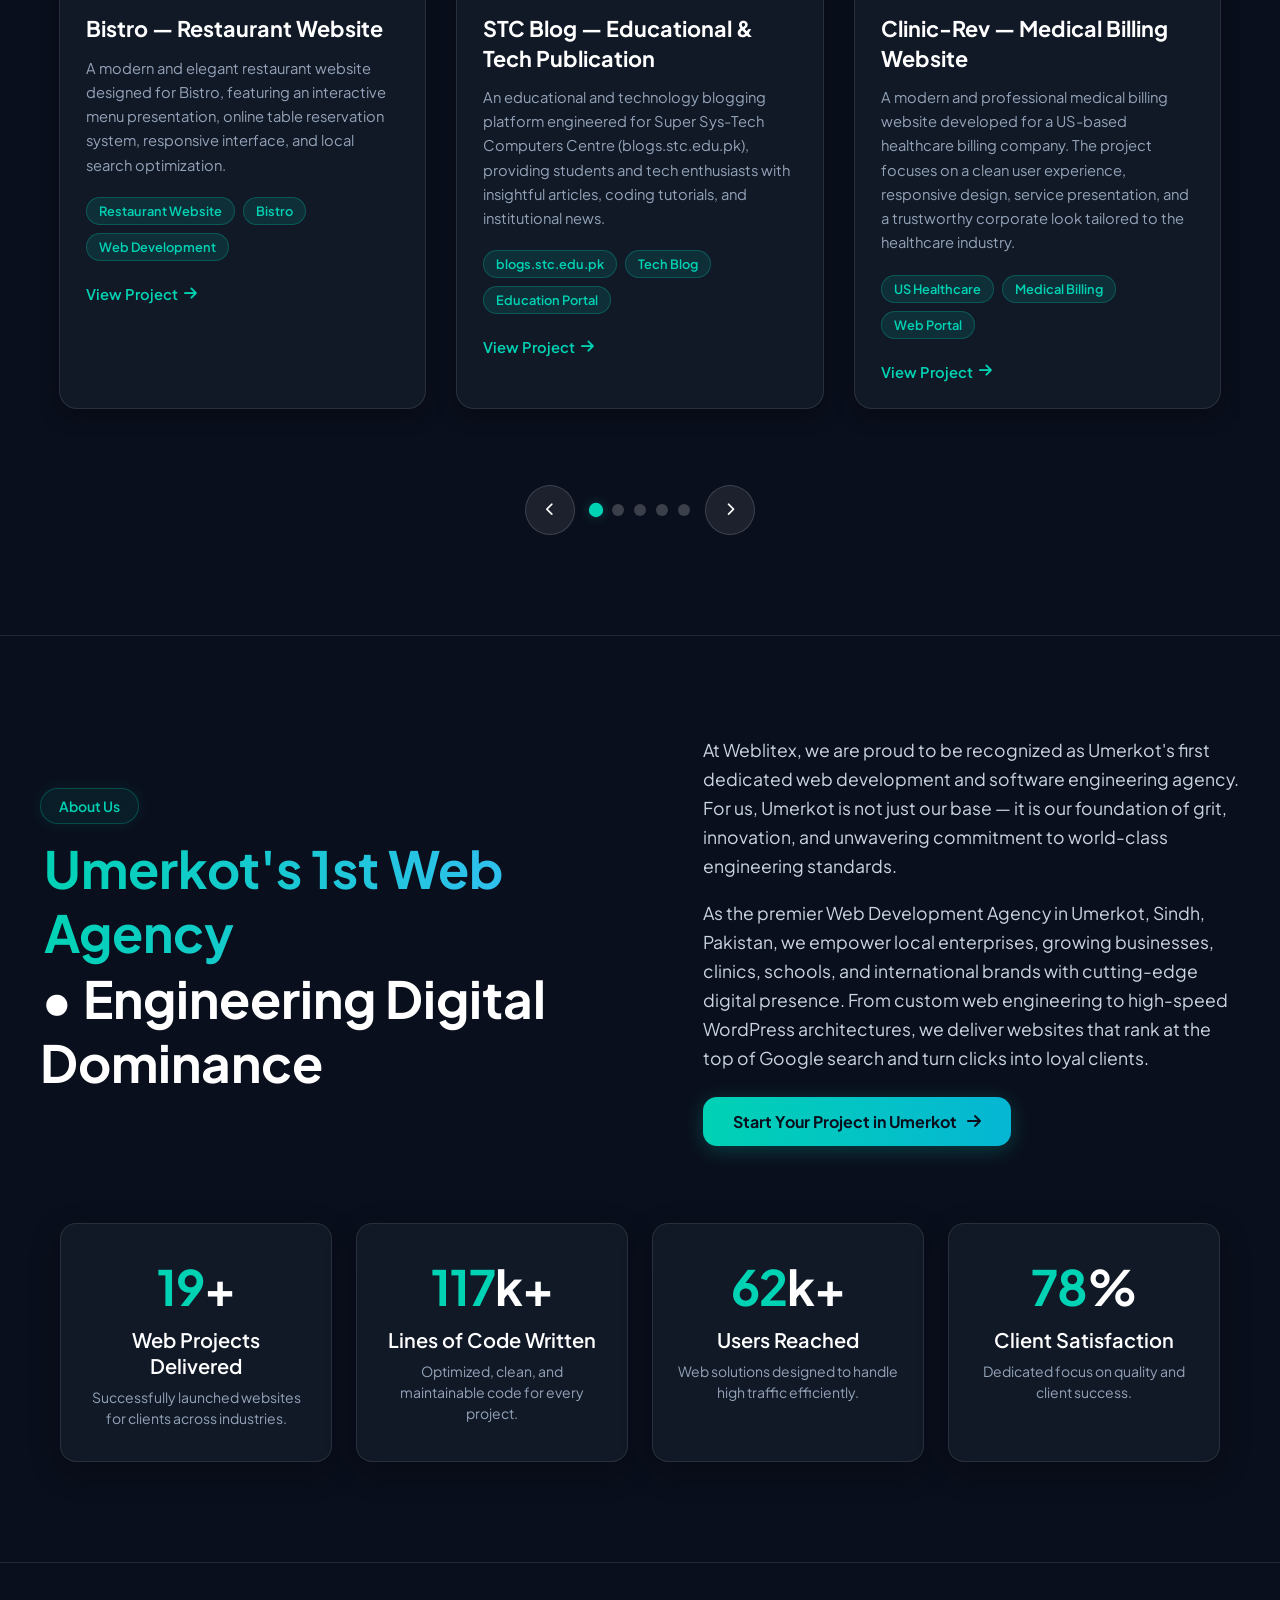
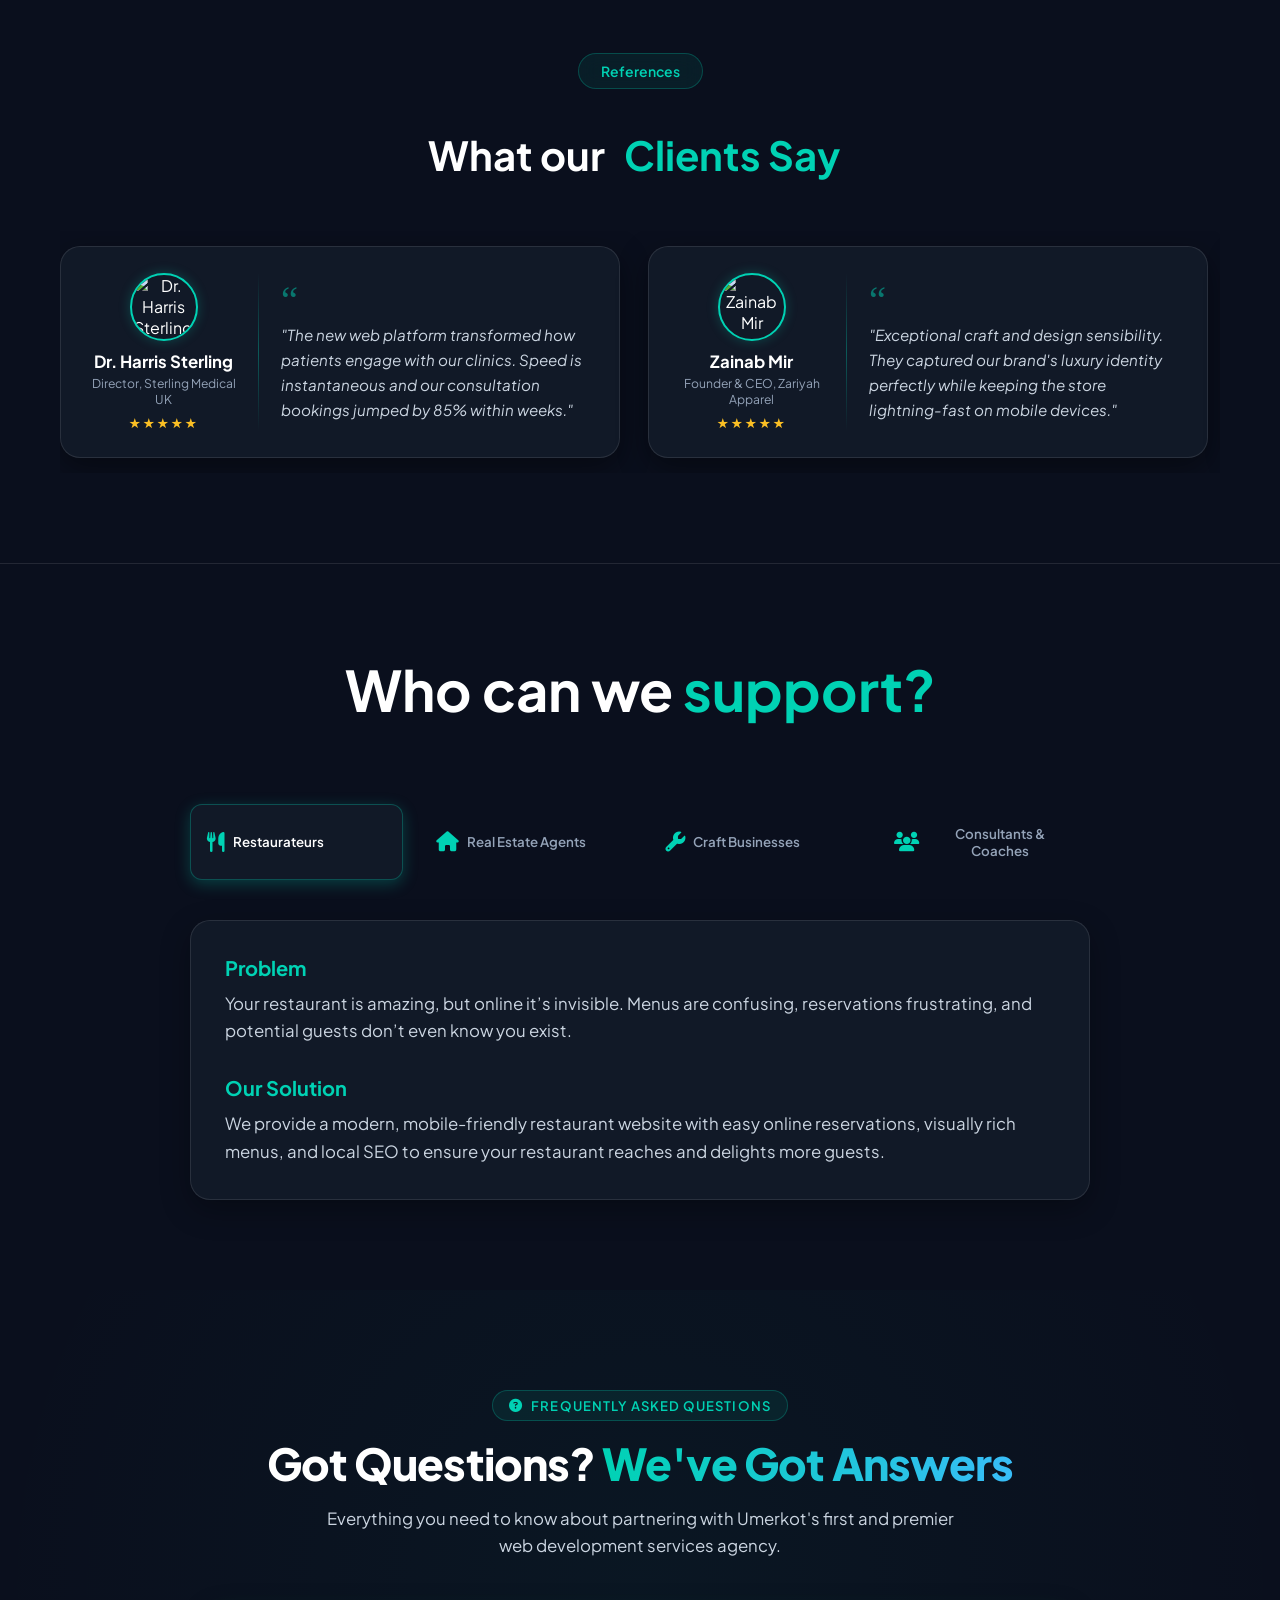
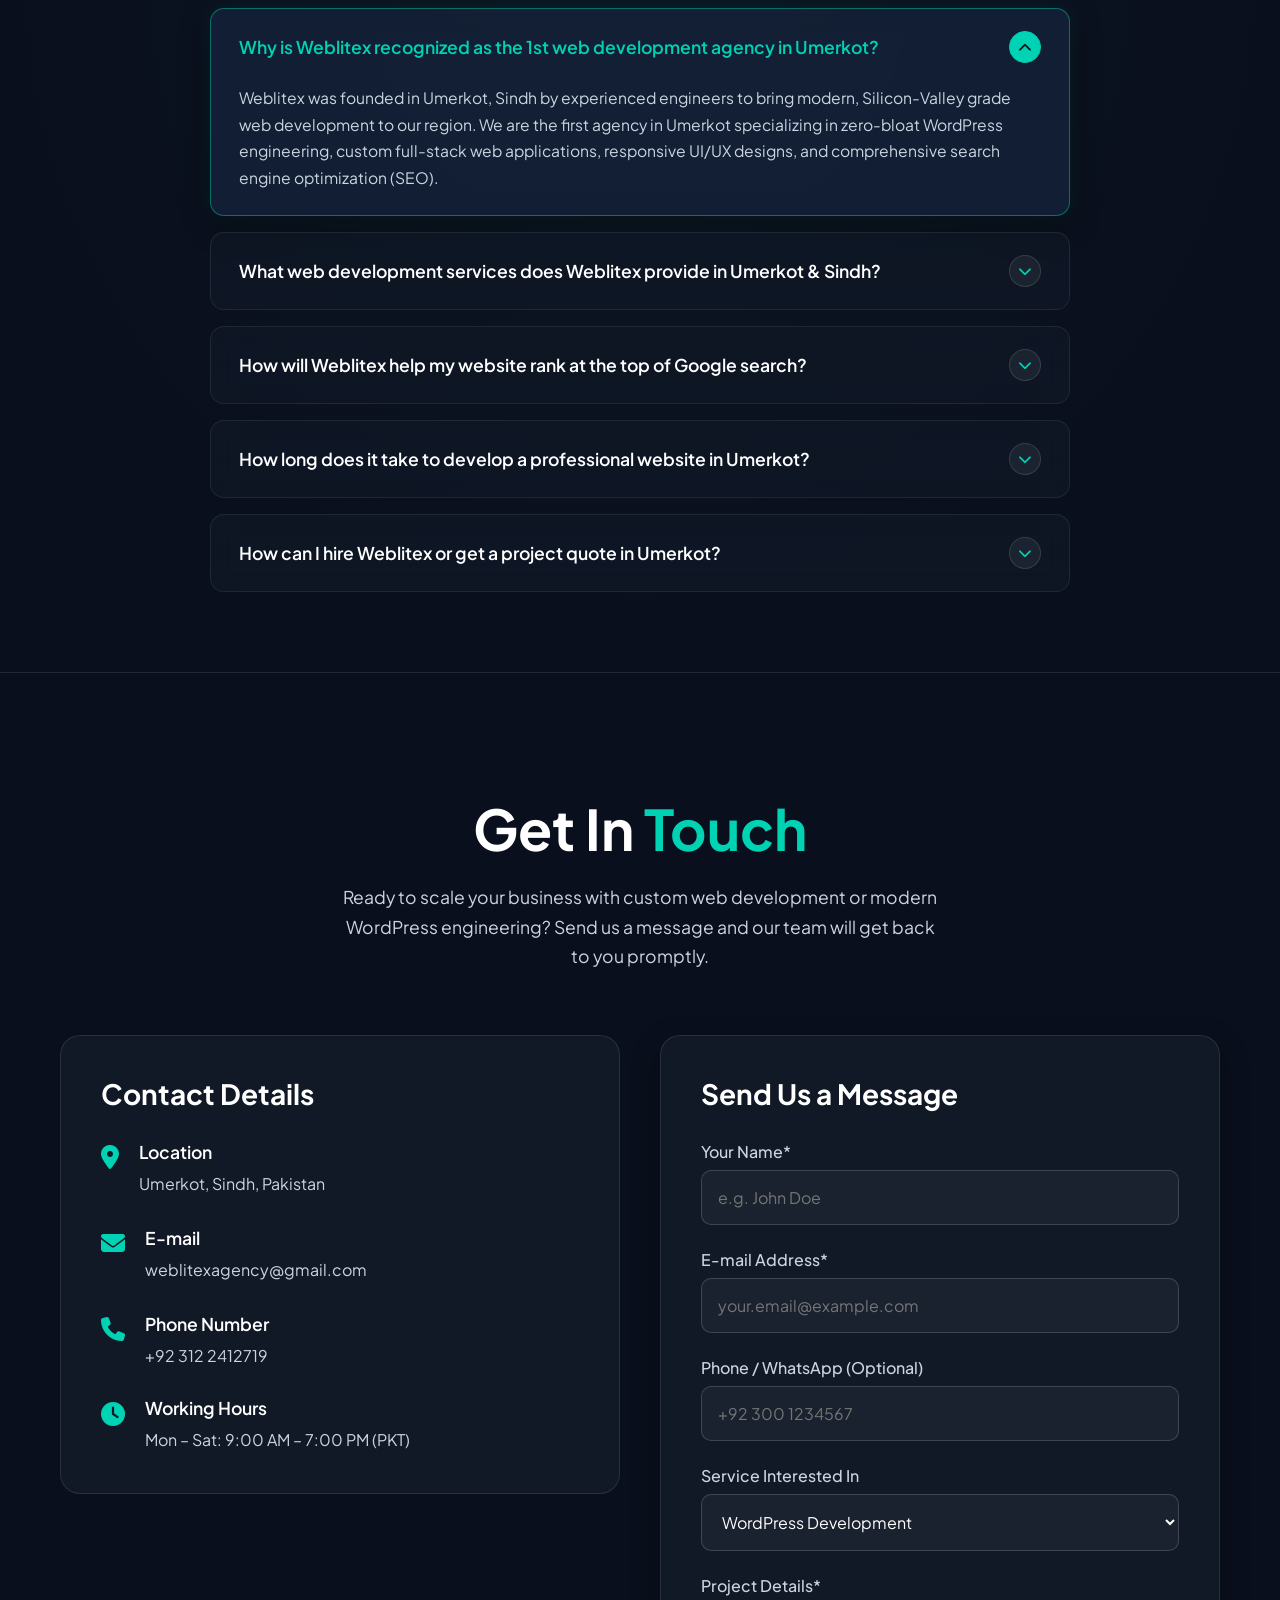
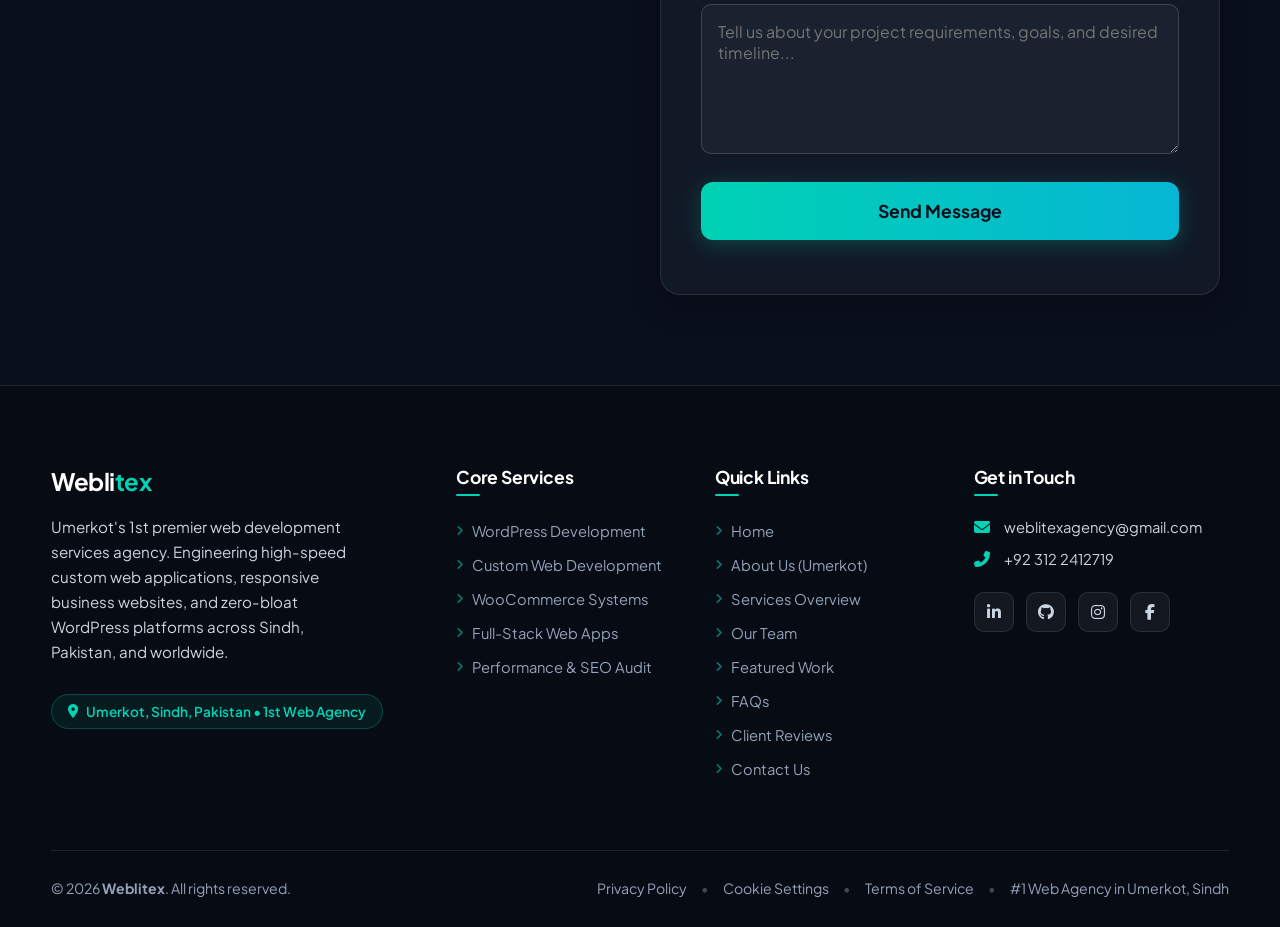
==== commit 2f26a813: "SEO/AEO: add llms.txt and AEO FAQ schema (5 AI-targeted questions)" ====
--- a/index.html
+++ b/index.html
@@ -1020,5 +1020,54 @@
   <!-- EmailJS Official Browser SDK -->
   <script type="text/javascript" src="https://cdn.jsdelivr.net/npm/@emailjs/browser@4/dist/email.min.js"></script>
   <script src="script.js"></script>
+<script type="application/ld+json">
+{
+  "@context": "https://schema.org",
+  "@type": "FAQPage",
+  "mainEntity": [
+    {
+      "@type": "Question",
+      "name": "How much does a professional website cost in Pakistan?",
+      "acceptedAnswer": {
+        "@type": "Answer",
+        "text": "In Pakistan, a professional business website typically ranges from PKR 50,000 to PKR 300,000 depending on pages, features, and custom functionality. E-commerce stores and custom web applications cost more. Weblitex provides transparent project quotes — contact us on WhatsApp at +92 312 2412719 for an exact estimate."
+      }
+    },
+    {
+      "@type": "Question",
+      "name": "Who is the best web developer in Umerkot, Sindh?",
+      "acceptedAnswer": {
+        "@type": "Answer",
+        "text": "Weblitex is recognized as the first specialized web development agency in Umerkot, Sindh, with 25+ delivered projects, 100% client satisfaction, and expertise in WordPress engineering, custom web applications, and technical SEO."
+      }
+    },
+    {
+      "@type": "Question",
+      "name": "What is zero-bloat WordPress engineering?",
+      "acceptedAnswer": {
+        "@type": "Answer",
+        "text": "Zero-bloat WordPress engineering means building WordPress sites without heavy page builders or excess plugins — using clean custom themes and minimal plugins for 95+ PageSpeed scores, better security, and faster load times. It is Weblitex's signature specialization in Umerkot."
+      }
+    },
+    {
+      "@type": "Question",
+      "name": "How long does it take to build an e-commerce website in Pakistan?",
+      "acceptedAnswer": {
+        "@type": "Answer",
+        "text": "A standard WooCommerce e-commerce store takes 3–4 weeks from concept to launch, including product setup, payment gateway integration, and mobile optimization. Weblitex delivers high-conversion WooCommerce stores with multi-currency checkout and shipping tracking."
+      }
+    },
+    {
+      "@type": "Question",
+      "name": "Does Weblitex provide SEO services?",
+      "acceptedAnswer": {
+        "@type": "Answer",
+        "text": "Yes. Every Weblitex website is built with on-page SEO best practices: semantic HTML5, JSON-LD structured data, mobile-first design, and Core Web Vitals optimization. We also offer standalone technical SEO audits and Google PageSpeed optimization services."
+      }
+    }
+  ]
+}
+</script>
+
 </body>
 </html>
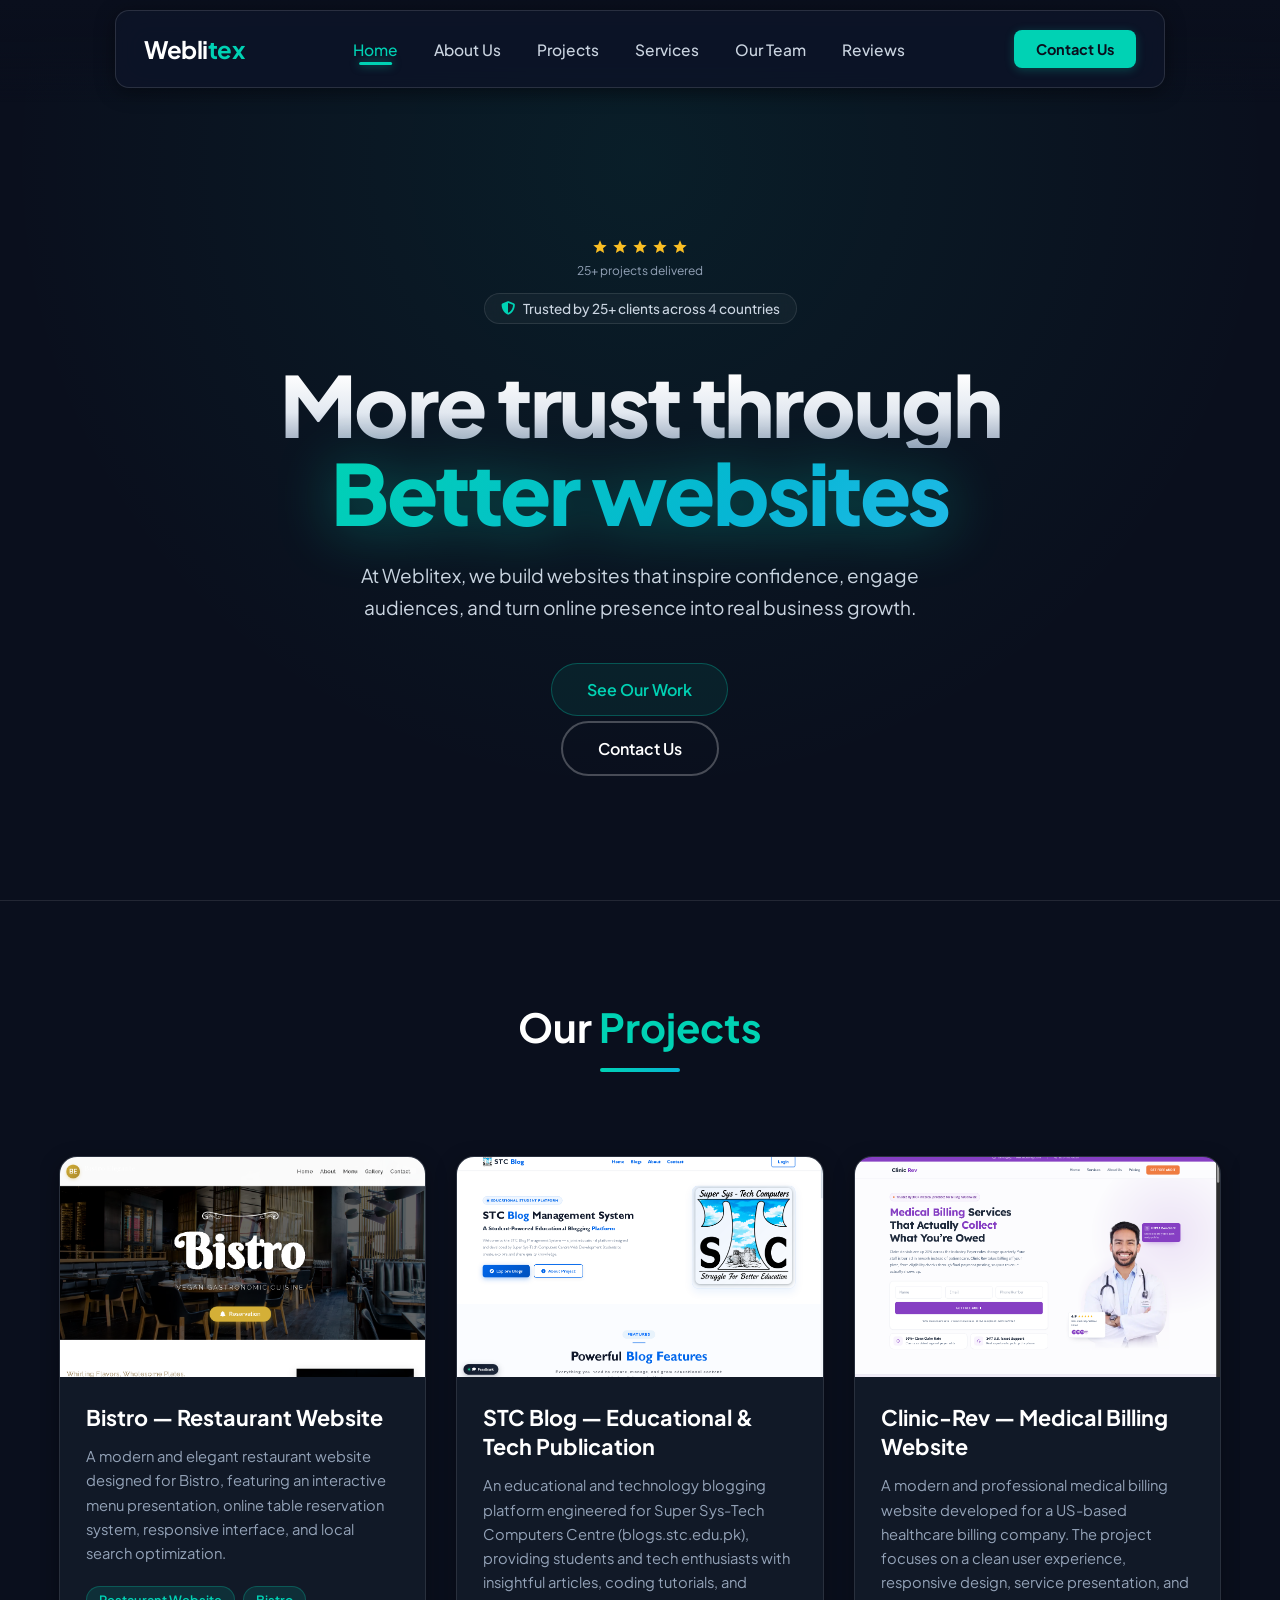
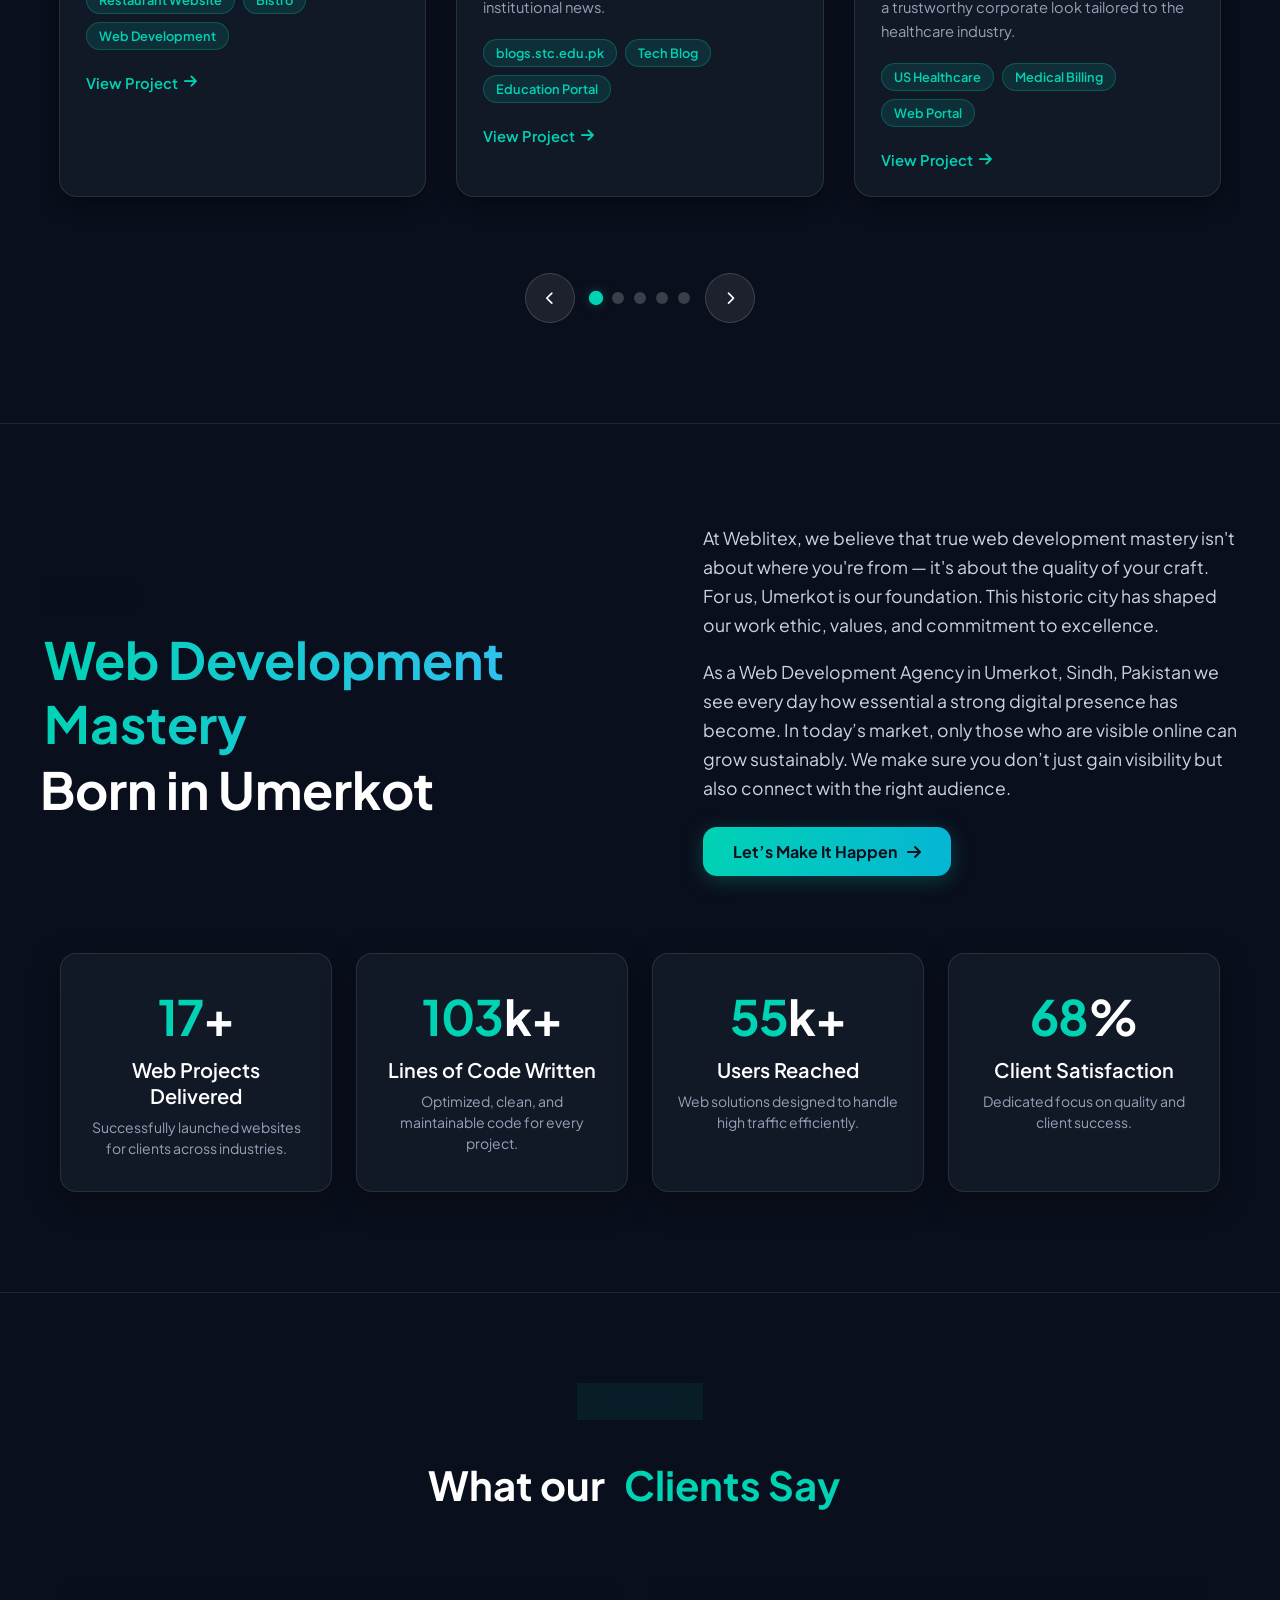
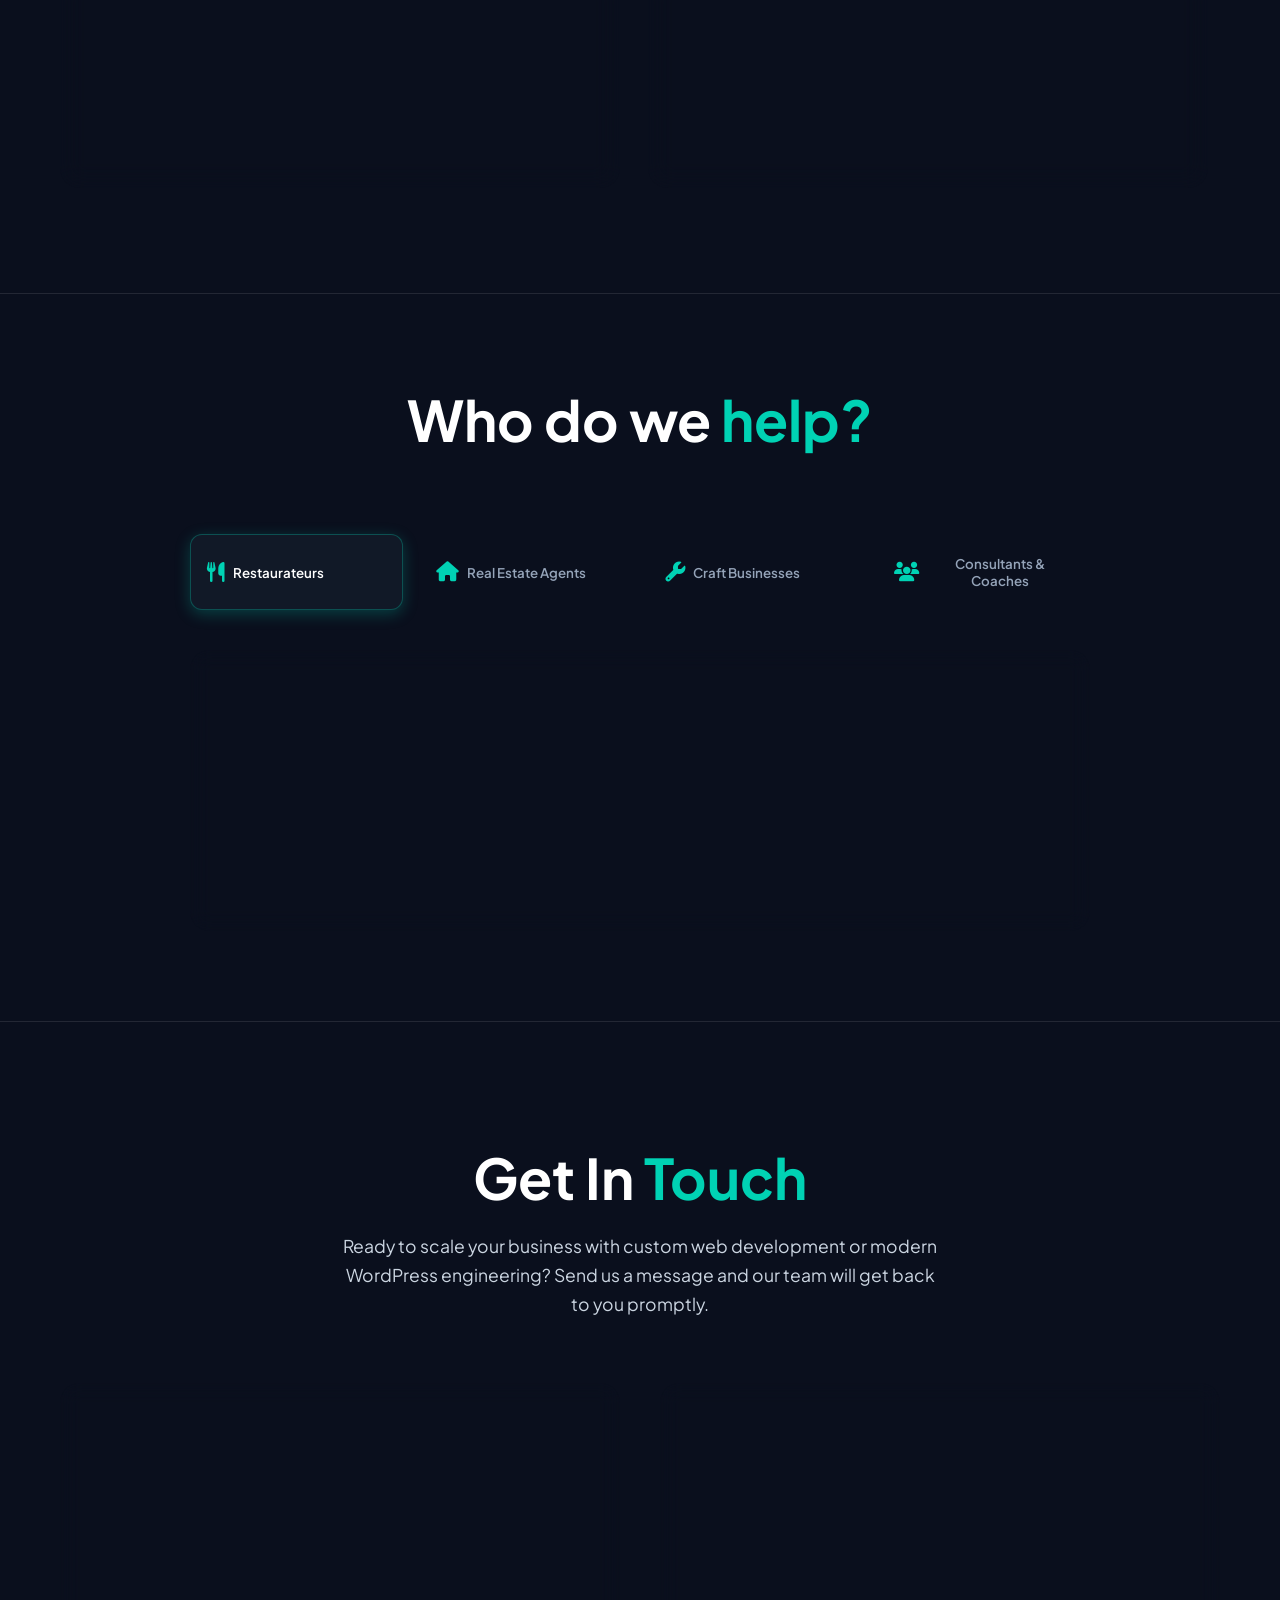
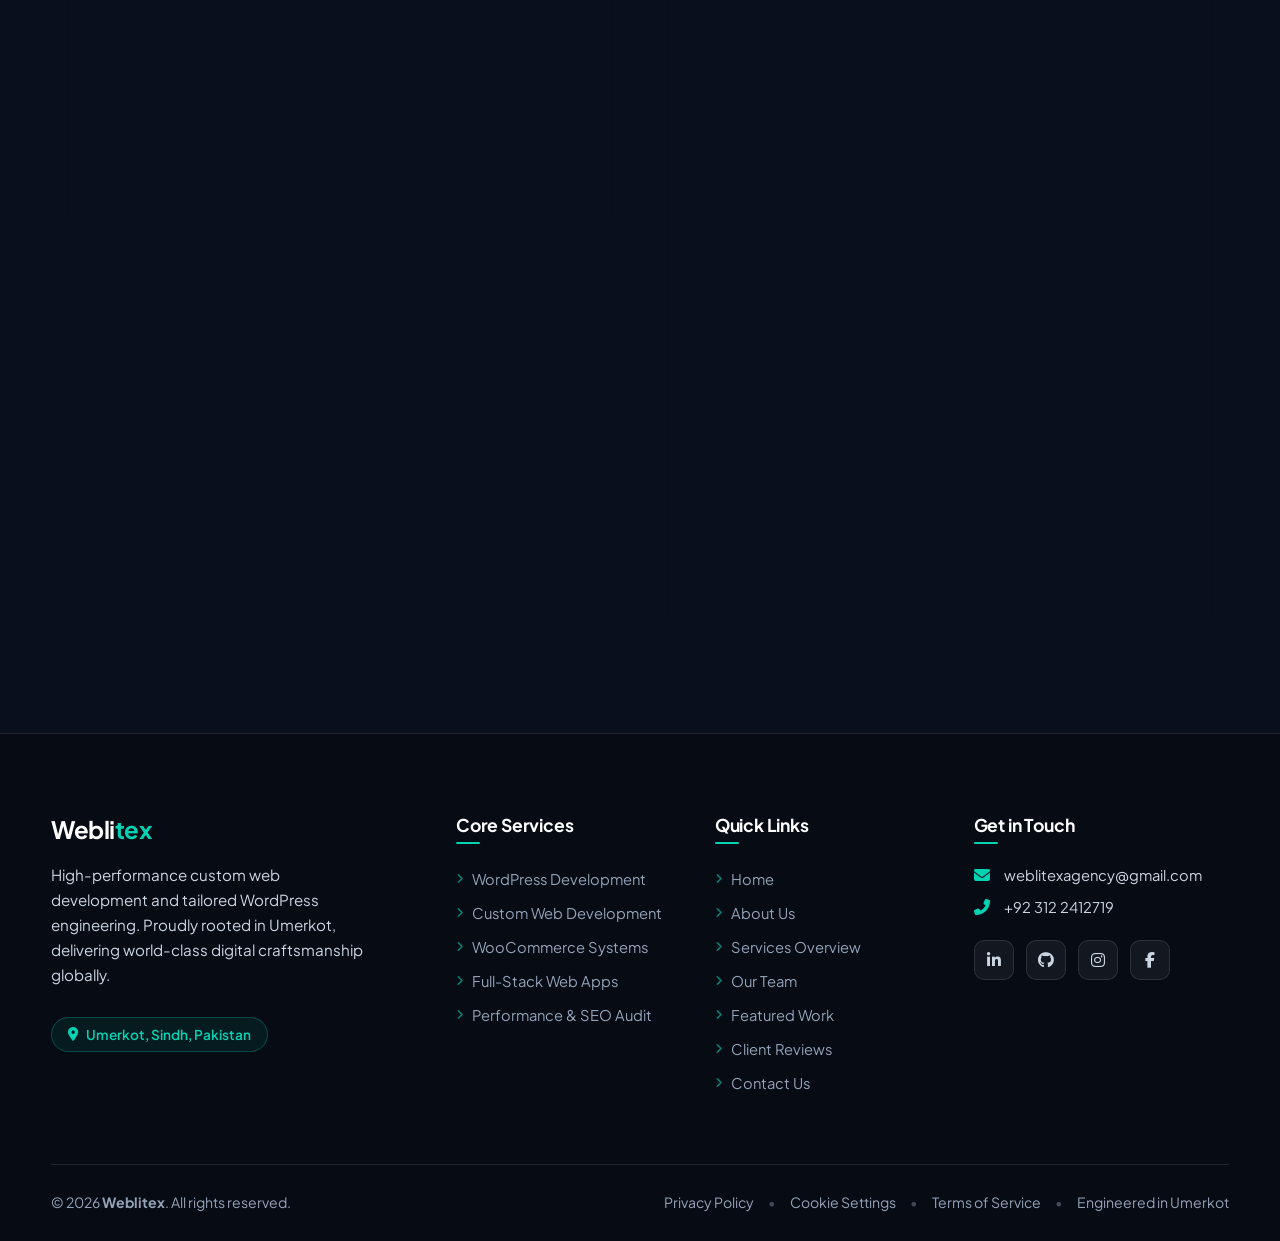
==== commit 80ce297a: "Polish Weblitex website: navigation, trust strip, SEO, spam protection, and copy fixes" ====
--- a/index.html
+++ b/index.html
@@ -3,18 +3,11 @@
 <head>
   <meta charset="utf-8">
   <meta name="viewport" content="width=device-width, initial-scale=1">
-  <title>Weblitex | #1 Web Development Services Agency in Umerkot, Sindh</title>
-  <meta name="description" content="Weblitex is the 1st premier web development services agency in Umerkot, Sindh. We engineer high-speed WordPress, custom web apps, and SEO-optimized business websites for local &amp; global brands.">
-  <meta name="keywords" content="Weblitex, web development Umerkot, web development services Umerkot, first web development agency in Umerkot, best web development company in Umerkot, website design Umerkot, software house in Umerkot, WordPress developer Umerkot, web designer Sindh Pakistan, IT company Umerkot, custom web apps Umerkot">
+  <title>Weblitex | Web Development &amp; WordPress Engineering Agency</title>
+  <meta name="description" content="Weblitex delivers premier custom web development and high-performance WordPress solutions for ambitious businesses globally and across Pakistan.">
+  <meta name="keywords" content="Weblitex, web development Umerkot, custom web development, WordPress development, web agency Pakistan">
   <meta name="author" content="Weblitex">
-  <meta name="robots" content="index, follow, max-snippet:-1, max-image-preview:large, max-video-preview:-1">
-  <link rel="canonical" href="https://weblitex.com/">
-
-  <!-- Regional & Local SEO Geo Tags for Umerkot, Sindh, Pakistan -->
-  <meta name="geo.region" content="PK-SD">
-  <meta name="geo.placename" content="Umerkot, Sindh, Pakistan">
-  <meta name="geo.position" content="25.3616;69.7362">
-  <meta name="ICBM" content="25.3616, 69.7362">
+  <link rel="canonical" href="https://weblitex.com">
   
   <!-- Favicon & Brand Icons -->
   <link rel="icon" type="image/svg+xml" href="favicon.svg?v=3">
@@ -25,24 +18,56 @@
   <link rel="manifest" href="site.webmanifest">
   <meta name="theme-color" content="#0A0F1D">
   
-  <!-- Open Graph / Facebook -->
-  <meta property="og:site_name" content="Weblitex">
-  <meta property="og:title" content="Weblitex | #1 Web Development Services Agency in Umerkot, Sindh">
-  <meta property="og:description" content="Weblitex is Umerkot's 1st premier web development agency. Specializing in high-speed custom web applications, responsive websites &amp; WordPress engineering.">
-  <meta property="og:url" content="https://weblitex.com/">
+  <!-- Open Graph -->
+  <meta property="og:title" content="Weblitex | Web Development &amp; WordPress Agency">
+  <meta property="og:description" content="Premier custom web development and high-performance WordPress solutions crafted with precision.">
+  <meta property="og:url" content="https://weblitex.com">
   <meta property="og:type" content="website">
-  <meta property="og:image" content="https://weblitex.com/master_preview.png">
-  <meta property="og:image:alt" content="Weblitex - First Web Development Agency in Umerkot">
-  <meta property="og:image:width" content="1200">
-  <meta property="og:image:height" content="630">
-  <meta property="og:locale" content="en_US">
+  <meta property="og:image" content="https://weblitex.com/og-image.png">
   
   <!-- Twitter Card -->
   <meta name="twitter:card" content="summary_large_image">
-  <meta name="twitter:title" content="Weblitex | #1 Web Development Services Agency in Umerkot, Sindh">
-  <meta name="twitter:description" content="Umerkot's 1st premier web development &amp; software engineering agency. Custom websites, WordPress, and business portals.">
-  <meta name="twitter:image" content="https://weblitex.com/master_preview.png">
-  <meta name="twitter:image:alt" content="Weblitex Web Development Umerkot">
+  <meta name="twitter:title" content="Weblitex | Web Development &amp; WordPress Agency">
+  <meta name="twitter:description" content="Premier custom web development and high-performance WordPress solutions crafted with precision.">
+  <meta name="twitter:image" content="https://weblitex.com/og-image.png">
+
+  <!-- JSON-LD LocalBusiness Schema -->
+  <script type="application/ld+json">
+  {
+    "@context": "https://schema.org",
+    "@type": "LocalBusiness",
+    "name": "Weblitex",
+    "url": "https://weblitex.com",
+    "logo": "https://weblitex.com/logo-transparent.png",
+    "image": "https://weblitex.com/og-image.png",
+    "description": "Weblitex delivers premier custom web development and high-performance WordPress solutions for ambitious businesses globally and across Pakistan.",
+    "telephone": "+923122412719",
+    "email": "weblitexagency@gmail.com",
+    "address": {
+      "@type": "PostalAddress",
+      "addressLocality": "Umerkot",
+      "addressRegion": "Sindh",
+      "addressCountry": "PK"
+    },
+    "openingHoursSpecification": {
+      "@type": "OpeningHoursSpecification",
+      "dayOfWeek": [
+        "Monday",
+        "Tuesday",
+        "Wednesday",
+        "Thursday",
+        "Friday",
+        "Saturday"
+      ],
+      "opens": "09:00",
+      "closes": "19:00"
+    },
+    "sameAs": [
+      "https://github.com/rizwanrahi286-eng"
+    ],
+    "priceRange": "$$"
+  }
+  </script>
   
   <!-- Google Fonts: Plus Jakarta Sans & Inter -->
   <link rel="preconnect" href="https://fonts.googleapis.com">
@@ -53,161 +78,6 @@
   <link rel="stylesheet" href="https://cdnjs.cloudflare.com/ajax/libs/font-awesome/6.4.0/css/all.min.css" crossorigin="anonymous">
 
   <link rel="stylesheet" href="style.css">
-
-  <!-- Schema.org Comprehensive Structured Data (JSON-LD) -->
-  <script type="application/ld+json">
-  {
-    "@context": "https://schema.org",
-    "@graph": [
-      {
-        "@type": ["ProfessionalService", "LocalBusiness", "Organization"],
-        "@id": "https://weblitex.com/#organization",
-        "name": "Weblitex",
-        "legalName": "Weblitex Digital Agency",
-        "alternateName": ["Weblitex Web Development", "Weblitex Umerkot", "Weblitex Agency"],
-        "url": "https://weblitex.com",
-        "logo": "https://weblitex.com/logo-transparent.png",
-        "image": "https://weblitex.com/master_preview.png",
-        "description": "Weblitex is the first and premier web development services agency in Umerkot, Sindh, Pakistan. We specialize in custom full-stack web applications, zero-bloat WordPress engineering, WooCommerce e-commerce platforms, and SEO optimization.",
-        "telephone": "+923122412719",
-        "email": "weblitexagency@gmail.com",
-        "priceRange": "$$",
-        "currenciesAccepted": "PKR, USD, EUR, GBP",
-        "paymentAccepted": "Cash, Bank Transfer, Payoneer",
-        "address": {
-          "@type": "PostalAddress",
-          "streetAddress": "Main City Center",
-          "addressLocality": "Umerkot",
-          "addressRegion": "Sindh",
-          "postalCode": "69100",
-          "addressCountry": "PK"
-        },
-        "geo": {
-          "@type": "GeoCoordinates",
-          "latitude": 25.3616,
-          "longitude": 69.7362
-        },
-        "openingHoursSpecification": {
-          "@type": "OpeningHoursSpecification",
-          "dayOfWeek": ["Monday", "Tuesday", "Wednesday", "Thursday", "Friday", "Saturday"],
-          "opens": "09:00",
-          "closes": "19:00"
-        },
-        "areaServed": [
-          { "@type": "City", "name": "Umerkot" },
-          { "@type": "AdministrativeArea", "name": "Sindh" },
-          { "@type": "Country", "name": "Pakistan" },
-          { "@type": "AdministrativeArea", "name": "Global" }
-        ],
-        "founder": [
-          {
-            "@type": "Person",
-            "name": "Muhammad Rizwan",
-            "jobTitle": "Founder & Lead Developer"
-          },
-          {
-            "@type": "Person",
-            "name": "Faiz Muhammad",
-            "jobTitle": "Co-Founder & UI/UX Design Lead"
-          }
-        ],
-        "sameAs": [
-          "https://github.com",
-          "https://linkedin.com",
-          "https://instagram.com",
-          "https://facebook.com"
-        ],
-        "hasOfferCatalog": {
-          "@type": "OfferCatalog",
-          "name": "Weblitex Digital & Web Services",
-          "itemListElement": [
-            {
-              "@type": "Offer",
-              "itemOffered": {
-                "@type": "Service",
-                "name": "Custom Web Development Services in Umerkot",
-                "description": "Full-stack tailored web applications built with modern, scalable, and responsive architectures."
-              }
-            },
-            {
-              "@type": "Offer",
-              "itemOffered": {
-                "@type": "Service",
-                "name": "WordPress & WooCommerce Engineering",
-                "description": "Lightning-fast, zero-bloat WordPress custom theme development with sub-second loading speeds."
-              }
-            },
-            {
-              "@type": "Offer",
-              "itemOffered": {
-                "@type": "Service",
-                "name": "Website Speed & SEO Optimization",
-                "description": "Comprehensive Core Web Vitals optimization and local SEO targeting Google ranking dominance."
-              }
-            }
-          ]
-        }
-      },
-      {
-        "@type": "WebSite",
-        "@id": "https://weblitex.com/#website",
-        "url": "https://weblitex.com/",
-        "name": "Weblitex",
-        "description": "Umerkot's 1st Premier Web Development Services Agency",
-        "publisher": {
-          "@id": "https://weblitex.com/#organization"
-        },
-        "inLanguage": "en-US"
-      },
-      {
-        "@type": "FAQPage",
-        "@id": "https://weblitex.com/#faq",
-        "mainEntity": [
-          {
-            "@type": "Question",
-            "name": "Why is Weblitex recognized as the 1st web development agency in Umerkot?",
-            "acceptedAnswer": {
-              "@type": "Answer",
-              "text": "Weblitex was founded in Umerkot, Sindh by experienced engineers to bring modern, Silicon-Valley grade web development to our region. We are the first agency in Umerkot specializing in zero-bloat WordPress engineering, custom full-stack web applications, responsive UI/UX designs, and comprehensive search engine optimization (SEO)."
-            }
-          },
-          {
-            "@type": "Question",
-            "name": "What web development services does Weblitex provide in Umerkot & Sindh?",
-            "acceptedAnswer": {
-              "@type": "Answer",
-              "text": "We provide a comprehensive suite of digital services including: custom web application development, responsive corporate websites, high-speed WordPress development, WooCommerce e-commerce platforms, technical SEO auditing, and Google PageSpeed optimization (95+ Core Web Vitals) for businesses in Umerkot, across Pakistan, and globally."
-            }
-          },
-          {
-            "@type": "Question",
-            "name": "How will Weblitex help my website rank at the top of Google search?",
-            "acceptedAnswer": {
-              "@type": "Answer",
-              "text": "Every website we engineer is built from the ground up with on-page SEO best practices: semantic HTML5 markup, structured JSON-LD schema (local business, breadcrumbs, services), lightning-fast asset delivery, mobile-first responsiveness, and regional keyword integration (Umerkot, Sindh, Pakistan) so potential clients find your business first."
-            }
-          },
-          {
-            "@type": "Question",
-            "name": "How long does it take to develop a professional website in Umerkot?",
-            "acceptedAnswer": {
-              "@type": "Answer",
-              "text": "A standard responsive business website or portfolio typically takes 1 to 2 weeks from concept to deployment. More complex full-stack web applications or multi-vendor e-commerce stores take between 3 to 4 weeks. We provide clear milestone updates and transparent project management throughout."
-            }
-          },
-          {
-            "@type": "Question",
-            "name": "How can I hire Weblitex or get a project quote in Umerkot?",
-            "acceptedAnswer": {
-              "@type": "Answer",
-              "text": "Getting started is easy! You can contact us directly via WhatsApp or phone at +92 312 2412719, email our engineering team at weblitexagency@gmail.com, or submit your project details using the inquiry form on our official website."
-            }
-          }
-        ]
-      }
-    ]
-  }
-  </script>
 </head>
 <body>
 
@@ -218,13 +88,13 @@
       <ul class="nav-links">
         <li><a href="#home" class="is-active" data-section="home">Home</a></li>
         <li><a href="#AboutUs" data-section="AboutUs">About Us</a></li>
+        <li><a href="#projects" data-section="projects">Projects</a></li>
         <li><a href="services.html">Services</a></li>
         <li><a href="team.html">Our Team</a></li>
-        <li><a href="#Reference" data-section="Reference">Reference</a></li>
-        <li><a href="#faq" data-section="faq">FAQ</a></li>
+        <li><a href="#Reference" data-section="Reference">Reviews</a></li>
       </ul>
 
-      <a href="#kontakt" class="nav-btn">Contact Us</a>
+      <a href="#contact" class="nav-btn">Contact Us</a>
       
       <button class="menu-btn" id="menuToggle" aria-label="Toggle Menu">
         <span></span><span></span><span></span>
@@ -236,23 +106,17 @@
       <ul class="mobile-links">
         <li><a href="#home" class="m-link is-active" data-section="home">Home</a></li>
         <li><a href="#AboutUs" class="m-link" data-section="AboutUs">About Us</a></li>
+        <li><a href="#projects" class="m-link" data-section="projects">Projects</a></li>
         <li><a href="services.html" class="m-link">Services</a></li>
         <li><a href="team.html" class="m-link">Our Team</a></li>
-        <li><a href="#Reference" class="m-link" data-section="Reference">Reference</a></li>
-        <li><a href="#faq" class="m-link" data-section="faq">FAQ</a></li>
+        <li><a href="#Reference" class="m-link" data-section="Reference">Reviews</a></li>
       </ul>
-      <a href="#kontakt" class="mobile-btn m-link">Contact Us</a>
+      <a href="#contact" class="mobile-btn m-link">Contact Us</a>
     </div>
   </nav>
 
   <!-- Hero Section -->
   <section class="hero" id="home">
-    <!-- Local SEO Authority Trust Pill -->
-    <a href="#AboutUs" class="hero-pill-badge" title="Umerkot's 1st Web Development Agency">
-      <span class="hero-pill-dot"></span>
-      <span class="hero-pill-text"><strong>#1 in Umerkot</strong> &bull; First Web Development &amp; Tech Agency</span>
-    </a>
-
     <div class="rating-container">
       <div class="stars-row">
         <svg class="star" viewBox="0 0 24 24" fill="currentColor"><path d="M12 17.27L18.18 21l-1.64-7.03L22 9.24l-7.19-.61L12 2 9.19 8.63 2 9.24l5.46 4.73L5.82 21z"></path></svg>
@@ -261,39 +125,22 @@
         <svg class="star" viewBox="0 0 24 24" fill="currentColor"><path d="M12 17.27L18.18 21l-1.64-7.03L22 9.24l-7.19-.61L12 2 9.19 8.63 2 9.24l5.46 4.73L5.82 21z"></path></svg>
         <svg class="star" viewBox="0 0 24 24" fill="currentColor"><path d="M12 17.27L18.18 21l-1.64-7.03L22 9.24l-7.19-.61L12 2 9.19 8.63 2 9.24l5.46 4.73L5.82 21z"></path></svg>
       </div>
-      <div class="rating-text">+25 web projects actively delivered &bull; 100% satisfaction</div>
-    </div>
-
-    <!-- Infinite Avatars Marquee -->
-    <div class="customers-scroll">
-      <div class="scroll-gradient-left"></div>
-      <div class="scroll-gradient-right"></div>
-      <div class="customers-track">
-        <div class="customer-avatar"><img src="https://i.pravatar.cc/24?img=1" alt="Client Avatar"></div>
-        <div class="customer-avatar"><img src="https://i.pravatar.cc/24?img=2" alt="Client Avatar"></div>
-        <div class="customer-avatar"><img src="https://i.pravatar.cc/24?img=3" alt="Client Avatar"></div>
-        <div class="customer-avatar"><img src="https://i.pravatar.cc/24?img=4" alt="Client Avatar"></div>
-        <div class="customer-avatar"><img src="https://i.pravatar.cc/24?img=5" alt="Client Avatar"></div>
-        <div class="customer-avatar"><img src="https://i.pravatar.cc/24?img=6" alt="Client Avatar"></div>
-        <!-- Duplicated for seamless loop -->
-        <div class="customer-avatar"><img src="https://i.pravatar.cc/24?img=1" alt="Client Avatar"></div>
-        <div class="customer-avatar"><img src="https://i.pravatar.cc/24?img=2" alt="Client Avatar"></div>
-        <div class="customer-avatar"><img src="https://i.pravatar.cc/24?img=3" alt="Client Avatar"></div>
-        <div class="customer-avatar"><img src="https://i.pravatar.cc/24?img=4" alt="Client Avatar"></div>
-        <div class="customer-avatar"><img src="https://i.pravatar.cc/24?img=5" alt="Client Avatar"></div>
-        <div class="customer-avatar"><img src="https://i.pravatar.cc/24?img=6" alt="Client Avatar"></div>
-      </div>
+      <div class="rating-text">25+ projects delivered</div>
+    </div>
+
+    <!-- Clean Trust Strip -->
+    <div class="hero-trust-strip">
+      <i class="fas fa-shield-alt trust-icon"></i>
+      <span>Trusted by 25+ clients across 4 countries</span>
     </div>
 
     <!-- Hero Content -->
     <div class="hero-content">
-      <h1 class="hero-title"><span class="hero-title-top">Umerkot's 1st Premier</span> <br> <span class="hero-title-gradient">Web Development Agency</span></h1>
-      <p class="hero-subtitle">Weblitex is the first specialized web development and digital engineering agency in Umerkot, Sindh. We craft lightning-fast custom web applications, responsive websites, and high-performance WordPress systems that turn online visitors into real business revenue.</p>
+      <h1 class="hero-title"><span class="hero-title-top">More trust through</span> <br> <span class="hero-title-gradient">Better websites</span></h1>
+      <p class="hero-subtitle">At Weblitex, we build websites that inspire confidence, engage audiences, and turn online presence into real business growth.</p>
       <div class="hero-buttons">
-        <a href="#kontakt" class="btn-primary">
-          <span class="live-indicator"></span>Start Your Project
-        </a>
-        <a href="#kontakt" class="btn-secondary">Get Free Consultation</a>
+        <a href="#projects" class="btn-primary">See Our Work</a>
+        <a href="#contact" class="btn-secondary">Contact Us</a>
       </div>
     </div>
   </section>
@@ -310,7 +157,7 @@
         <!-- Project 1: Restaurant -->
         <div class="project-card">
           <div class="card-image">
-            <img src="project-bistro.png" alt="Bistro — Restaurant Website Designed &amp; Developed by Weblitex Umerkot">
+            <img src="project-bistro.png" alt="Bistro — Restaurant Website" loading="lazy">
             <div class="card-overlay"></div>
           </div>
           <div class="card-content">
@@ -328,7 +175,7 @@
         <!-- Project 2: Blogging Website (blogs.stc.edu.pk) -->
         <div class="project-card">
           <div class="card-image">
-            <img src="project-stc.png" alt="STC Blog — Educational &amp; Tech Publishing Portal Engineered by Weblitex Umerkot">
+            <img src="project-stc.png" alt="STC Blog — Educational & Technology Publication Portal" loading="lazy">
             <div class="card-overlay"></div>
           </div>
           <div class="card-content">
@@ -346,7 +193,7 @@
         <!-- Project 3: Healthcare / SaaS -->
         <div class="project-card">
           <div class="card-image">
-            <img src="project-clinicrev.png" alt="Clinic-Rev — Healthcare Medical Billing Platform by Weblitex Umerkot">
+            <img src="project-clinicrev.png" alt="Clinic-Rev — Medical Billing Website" loading="lazy">
             <div class="card-overlay"></div>
           </div>
           <div class="card-content">
@@ -364,7 +211,7 @@
         <!-- Project 4: E-Commerce Store (NovaCart) -->
         <div class="project-card">
           <div class="card-image">
-            <img src="project-novacart.png" alt="NovaCart — High-Performance E-Commerce Store Built by Weblitex Umerkot">
+            <img src="project-novacart.png" alt="NovaCart — Modern E-Commerce Platform" loading="lazy">
             <div class="card-overlay"></div>
           </div>
           <div class="card-content">
@@ -382,7 +229,7 @@
         <!-- Project 5: Real Estate Portal (Apex Living) -->
         <div class="project-card">
           <div class="card-image">
-            <img src="project-apex.png" alt="Apex Living — Luxury Real Estate Web Portal Engineered by Weblitex Umerkot">
+            <img src="project-apex.png" alt="Apex Living — Luxury Real Estate Portal" loading="lazy">
             <div class="card-overlay"></div>
           </div>
           <div class="card-content">
@@ -404,11 +251,11 @@
     <div class="carousel-controls">
       <button class="carousel-btn prev-btn" id="prevBtn" aria-label="Previous project"><i class="fas fa-chevron-left"></i></button>
       <div class="carousel-dots" id="carouselDots">
-        <div class="dot active" data-index="0"></div>
-        <div class="dot" data-index="1"></div>
-        <div class="dot" data-index="2"></div>
-        <div class="dot" data-index="3"></div>
-        <div class="dot" data-index="4"></div>
+        <button type="button" class="dot active" data-index="0" aria-label="Go to project 1"></button>
+        <button type="button" class="dot" data-index="1" aria-label="Go to project 2"></button>
+        <button type="button" class="dot" data-index="2" aria-label="Go to project 3"></button>
+        <button type="button" class="dot" data-index="3" aria-label="Go to project 4"></button>
+        <button type="button" class="dot" data-index="4" aria-label="Go to project 5"></button>
       </div>
       <button class="carousel-btn next-btn" id="nextBtn" aria-label="Next project"><i class="fas fa-chevron-right"></i></button>
     </div>
@@ -420,16 +267,16 @@
       <div class="social-left">
         <div class="social-tab slide-in-left">About Us</div>
         <h2 class="social-title slide-in-left">
-          <span class="gradient-text">Umerkot's 1st Web Agency</span> &bull; Engineering Digital Dominance
+          <span class="gradient-text">Web Development Mastery</span> Born in Umerkot
         </h2>
       </div>
       <div class="social-right">
         <div class="social-content">
-          <p class="slide-in-right">At Weblitex, we are proud to be recognized as Umerkot's first dedicated web development and software engineering agency. For us, Umerkot is not just our base — it is our foundation of grit, innovation, and unwavering commitment to world-class engineering standards.</p>
-          <p class="slide-in-right">As the premier Web Development Agency in Umerkot, Sindh, Pakistan, we empower local enterprises, growing businesses, clinics, schools, and international brands with cutting-edge digital presence. From custom web engineering to high-speed WordPress architectures, we deliver websites that rank at the top of Google search and turn clicks into loyal clients.</p>
-        </div>
-        <a href="#kontakt" class="social-cta slide-in-right">
-          <span>Start Your Project in Umerkot</span>
+          <p class="slide-in-right">At Weblitex, we believe that true web development mastery isn't about where you're from — it's about the quality of your craft. For us, Umerkot is our foundation. This historic city has shaped our work ethic, values, and commitment to excellence.</p>
+          <p class="slide-in-right">As a Web Development Agency in Umerkot, Sindh, Pakistan we see every day how essential a strong digital presence has become. In today’s market, only those who are visible online can grow sustainably. We make sure you don’t just gain visibility but also connect with the right audience.</p>
+        </div>
+        <a href="#contact" class="social-cta slide-in-right">
+          <span>Let’s Make It Happen</span>
           <i class="fas fa-arrow-right"></i>
         </a>
       </div>
@@ -478,7 +325,7 @@
           <!-- Client Card 1 (Landscape) -->
           <div class="testimonial-card landscape-card">
             <div class="client-profile-col">
-              <img src="https://images.unsplash.com/photo-1534528741775-53994a69daeb?auto=format&fit=crop&w=150&q=80" alt="Dr. Harris Sterling" class="profile-img">
+              <img src="https://images.unsplash.com/photo-1534528741775-53994a69daeb?auto=format&fit=crop&w=150&q=80" alt="Dr. Harris Sterling" class="profile-img" loading="lazy">
               <div class="profile-info">
                 <h3>Dr. Harris Sterling</h3>
                 <p>Director, Sterling Medical UK</p>
@@ -495,7 +342,7 @@
           <!-- Client Card 2 (Landscape) -->
           <div class="testimonial-card landscape-card">
             <div class="client-profile-col">
-              <img src="https://images.unsplash.com/photo-1573496359142-b8d87734a5a2?auto=format&fit=crop&w=150&q=80" alt="Zainab Mir" class="profile-img">
+              <img src="https://images.unsplash.com/photo-1573496359142-b8d87734a5a2?auto=format&fit=crop&w=150&q=80" alt="Zainab Mir" class="profile-img" loading="lazy">
               <div class="profile-info">
                 <h3>Zainab Mir</h3>
                 <p>Founder &amp; CEO, Zariyah Apparel</p>
@@ -512,7 +359,7 @@
           <!-- Client Card 3 (Landscape) -->
           <div class="testimonial-card landscape-card">
             <div class="client-profile-col">
-              <img src="https://images.unsplash.com/photo-1500648767791-00dcc994a43e?auto=format&fit=crop&w=150&q=80" alt="Felix Moreau" class="profile-img">
+              <img src="https://images.unsplash.com/photo-1500648767791-00dcc994a43e?auto=format&fit=crop&w=150&q=80" alt="Felix Moreau" class="profile-img" loading="lazy">
               <div class="profile-info">
                 <h3>Felix Moreau</h3>
                 <p>Co-Founder, Alpine Hospitality</p>
@@ -529,7 +376,7 @@
           <!-- Client Card 4 (Landscape) -->
           <div class="testimonial-card landscape-card">
             <div class="client-profile-col">
-              <img src="https://images.unsplash.com/photo-1580489944761-15a19d654956?auto=format&fit=crop&w=150&q=80" alt="Ayesha Siddiqui" class="profile-img">
+              <img src="https://images.unsplash.com/photo-1580489944761-15a19d654956?auto=format&fit=crop&w=150&q=80" alt="Ayesha Siddiqui" class="profile-img" loading="lazy">
               <div class="profile-info">
                 <h3>Ayesha Siddiqui</h3>
                 <p>Managing Partner, Apex Advisory</p>
@@ -543,10 +390,11 @@
             </div>
           </div>
 
-          <!-- Duplicated for continuous smooth marquee -->
+          <!-- Duplicated FULL set for seamless infinite marquee loop -->
+          <!-- Client Card 1 Duplicate -->
           <div class="testimonial-card landscape-card">
             <div class="client-profile-col">
-              <img src="https://images.unsplash.com/photo-1534528741775-53994a69daeb?auto=format&fit=crop&w=150&q=80" alt="Dr. Harris Sterling" class="profile-img">
+              <img src="https://images.unsplash.com/photo-1534528741775-53994a69daeb?auto=format&fit=crop&w=150&q=80" alt="Dr. Harris Sterling" class="profile-img" loading="lazy">
               <div class="profile-info">
                 <h3>Dr. Harris Sterling</h3>
                 <p>Director, Sterling Medical UK</p>
@@ -560,15 +408,66 @@
             </div>
           </div>
 
+          <!-- Client Card 2 Duplicate -->
+          <div class="testimonial-card landscape-card">
+            <div class="client-profile-col">
+              <img src="https://images.unsplash.com/photo-1573496359142-b8d87734a5a2?auto=format&fit=crop&w=150&q=80" alt="Zainab Mir" class="profile-img" loading="lazy">
+              <div class="profile-info">
+                <h3>Zainab Mir</h3>
+                <p>Founder &amp; CEO, Zariyah Apparel</p>
+                <div class="client-stars">★★★★★</div>
+              </div>
+            </div>
+            <div class="landscape-divider"></div>
+            <div class="client-quote-col">
+              <div class="quote-mark">“</div>
+              <p class="testimonial-text">"Exceptional craft and design sensibility. They captured our brand's luxury identity perfectly while keeping the store lightning-fast on mobile devices."</p>
+            </div>
+          </div>
+
+          <!-- Client Card 3 Duplicate -->
+          <div class="testimonial-card landscape-card">
+            <div class="client-profile-col">
+              <img src="https://images.unsplash.com/photo-1500648767791-00dcc994a43e?auto=format&fit=crop&w=150&q=80" alt="Felix Moreau" class="profile-img" loading="lazy">
+              <div class="profile-info">
+                <h3>Felix Moreau</h3>
+                <p>Co-Founder, Alpine Hospitality</p>
+                <div class="client-stars">★★★★★</div>
+              </div>
+            </div>
+            <div class="landscape-divider"></div>
+            <div class="client-quote-col">
+              <div class="quote-mark">“</div>
+              <p class="testimonial-text">"From initial wireframes to deployment, the team showed pure professionalism. Our guests love the frictionless reservation flow and fast menu browsing."</p>
+            </div>
+          </div>
+
+          <!-- Client Card 4 Duplicate -->
+          <div class="testimonial-card landscape-card">
+            <div class="client-profile-col">
+              <img src="https://images.unsplash.com/photo-1580489944761-15a19d654956?auto=format&fit=crop&w=150&q=80" alt="Ayesha Siddiqui" class="profile-img" loading="lazy">
+              <div class="profile-info">
+                <h3>Ayesha Siddiqui</h3>
+                <p>Managing Partner, Apex Advisory</p>
+                <div class="client-stars">★★★★★</div>
+              </div>
+            </div>
+            <div class="landscape-divider"></div>
+            <div class="client-quote-col">
+              <div class="quote-mark">“</div>
+              <p class="testimonial-text">"Clear communication, clean code, and zero delays. Our corporate partners regularly praise the speed and refined elegance of our website."</p>
+            </div>
+          </div>
+
         </div>
       </div>
     </div>
   </section>
 
   <!-- Support / Services Section -->
-  <section class="support-section" id="Services">
+  <section class="support-section" id="who-we-help">
     <div class="container">
-      <h2 class="support-heading">Who can we <span class="accent">support?</span></h2>
+      <h2 class="support-heading">Who do we <span class="accent">help?</span></h2>
       <div class="tabs-container">
         <div class="tabs-list" role="tablist">
           <button class="tab-trigger active" role="tab" aria-selected="true" data-target="restaurateurs">
@@ -642,76 +541,8 @@
     </div>
   </section>
 
-  <!-- Local SEO FAQ Section (High-Value Ranking Booster) -->
-  <section class="faq-section" id="faq">
-    <div class="container faq-container">
-      <div class="faq-header">
-        <div class="faq-tag"><i class="fas fa-question-circle"></i> Frequently Asked Questions</div>
-        <h2 class="faq-title">Got Questions? <span class="accent">We've Got Answers</span></h2>
-        <p class="faq-subtitle">Everything you need to know about partnering with Umerkot's first and premier web development services agency.</p>
-      </div>
-
-      <div class="faq-accordion">
-        <!-- FAQ 1 -->
-        <div class="faq-item active">
-          <button class="faq-question" aria-expanded="true">
-            <span>Why is Weblitex recognized as the 1st web development agency in Umerkot?</span>
-            <span class="faq-icon"><i class="fas fa-chevron-down"></i></span>
-          </button>
-          <div class="faq-answer">
-            <p>Weblitex was founded in Umerkot, Sindh by experienced engineers to bring modern, Silicon-Valley grade web development to our region. We are the first agency in Umerkot specializing in zero-bloat WordPress engineering, custom full-stack web applications, responsive UI/UX designs, and comprehensive search engine optimization (SEO).</p>
-          </div>
-        </div>
-
-        <!-- FAQ 2 -->
-        <div class="faq-item">
-          <button class="faq-question" aria-expanded="false">
-            <span>What web development services does Weblitex provide in Umerkot &amp; Sindh?</span>
-            <span class="faq-icon"><i class="fas fa-chevron-down"></i></span>
-          </button>
-          <div class="faq-answer">
-            <p>We provide a comprehensive suite of digital services including: custom web application development, responsive corporate websites, high-speed WordPress development, WooCommerce e-commerce platforms, technical SEO auditing, and Google PageSpeed optimization (95+ Core Web Vitals) for businesses in Umerkot, across Pakistan, and globally.</p>
-          </div>
-        </div>
-
-        <!-- FAQ 3 -->
-        <div class="faq-item">
-          <button class="faq-question" aria-expanded="false">
-            <span>How will Weblitex help my website rank at the top of Google search?</span>
-            <span class="faq-icon"><i class="fas fa-chevron-down"></i></span>
-          </button>
-          <div class="faq-answer">
-            <p>Every website we engineer is built from the ground up with on-page SEO best practices: semantic HTML5 markup, structured JSON-LD schema (local business, breadcrumbs, services), lightning-fast asset delivery, mobile-first responsiveness, and regional keyword integration (Umerkot, Sindh, Pakistan) so potential clients find your business first.</p>
-          </div>
-        </div>
-
-        <!-- FAQ 4 -->
-        <div class="faq-item">
-          <button class="faq-question" aria-expanded="false">
-            <span>How long does it take to develop a professional website in Umerkot?</span>
-            <span class="faq-icon"><i class="fas fa-chevron-down"></i></span>
-          </button>
-          <div class="faq-answer">
-            <p>A standard responsive business website or portfolio typically takes 1 to 2 weeks from concept to deployment. More complex full-stack web applications or multi-vendor e-commerce stores take between 3 to 4 weeks. We provide clear milestone updates and transparent project management throughout.</p>
-          </div>
-        </div>
-
-        <!-- FAQ 5 -->
-        <div class="faq-item">
-          <button class="faq-question" aria-expanded="false">
-            <span>How can I hire Weblitex or get a project quote in Umerkot?</span>
-            <span class="faq-icon"><i class="fas fa-chevron-down"></i></span>
-          </button>
-          <div class="faq-answer">
-            <p>Getting started is easy! You can contact us directly via WhatsApp or phone at <a href="tel:+923122412719" style="color:var(--color-brand); font-weight:600;">+92 312 2412719</a>, email our engineering team at <a href="mailto:weblitexagency@gmail.com" style="color:var(--color-brand); font-weight:600;">weblitexagency@gmail.com</a>, or submit your project details using the inquiry form below.</p>
-          </div>
-        </div>
-      </div>
-    </div>
-  </section>
-
   <!-- Contact Section -->
-  <section class="contact-section" id="kontakt">
+  <section class="contact-section" id="contact">
     <div class="container">
       <div style="text-align:center;max-width:48rem;margin:0 auto 4rem auto">
         <h2 class="contact-heading">Get In <span class="accent">Touch</span></h2>
@@ -760,7 +591,7 @@
           <form id="contactForm" action="https://formsubmit.co/weblitexagency@gmail.com" method="POST" target="hidden_contact_iframe" class="space-y-6">
             <!-- FormSubmit Anti-Spam & Routing Config -->
             <input type="hidden" name="_subject" id="subjectInput" value="New Project Inquiry - Weblitex">
-            <input type="hidden" name="_captcha" value="false">
+            <input type="text" name="_honey" style="display:none" tabindex="-1" autocomplete="off">
             <input type="hidden" name="_template" value="table">
             <input type="hidden" name="_replyto" id="replytoInput" value="">
             
@@ -806,10 +637,10 @@
         <div class="footer-col brand-col">
           <a class="footer-logo logo" href="index.html">Webli<span>tex</span></a>
           <p class="footer-bio">
-            Umerkot's 1st premier web development services agency. Engineering high-speed custom web applications, responsive business websites, and zero-bloat WordPress platforms across Sindh, Pakistan, and worldwide.
+            High-performance custom web development and tailored WordPress engineering. Proudly rooted in Umerkot, delivering world-class digital craftsmanship globally.
           </p>
           <div class="footer-location-badge">
-            <i class="fas fa-map-marker-alt"></i> Umerkot, Sindh, Pakistan &bull; 1st Web Agency
+            <i class="fas fa-map-marker-alt"></i> Umerkot, Sindh, Pakistan
           </div>
         </div>
 
@@ -830,13 +661,12 @@
           <h4 class="footer-col-title">Quick Links</h4>
           <ul class="footer-col-links">
             <li><a href="index.html#home"><i class="fas fa-angle-right"></i> Home</a></li>
-            <li><a href="index.html#AboutUs"><i class="fas fa-angle-right"></i> About Us (Umerkot)</a></li>
+            <li><a href="index.html#AboutUs"><i class="fas fa-angle-right"></i> About Us</a></li>
             <li><a href="services.html"><i class="fas fa-angle-right"></i> Services Overview</a></li>
             <li><a href="team.html"><i class="fas fa-angle-right"></i> Our Team</a></li>
             <li><a href="index.html#projects"><i class="fas fa-angle-right"></i> Featured Work</a></li>
-            <li><a href="index.html#faq"><i class="fas fa-angle-right"></i> FAQs</a></li>
             <li><a href="index.html#Reference"><i class="fas fa-angle-right"></i> Client Reviews</a></li>
-            <li><a href="index.html#kontakt"><i class="fas fa-angle-right"></i> Contact Us</a></li>
+            <li><a href="index.html#contact"><i class="fas fa-angle-right"></i> Contact Us</a></li>
           </ul>
         </div>
 
@@ -852,9 +682,12 @@
             <a href="tel:+923122412719">+92 312 2412719</a>
           </div>
           <div class="footer-socials">
+            <!-- TODO: add real profile URL -->
             <a href="https://linkedin.com" target="_blank" rel="noopener" aria-label="LinkedIn"><i class="fab fa-linkedin-in"></i></a>
-            <a href="https://github.com" target="_blank" rel="noopener" aria-label="GitHub"><i class="fab fa-github"></i></a>
+            <a href="https://github.com/rizwanrahi286-eng" target="_blank" rel="noopener" aria-label="GitHub"><i class="fab fa-github"></i></a>
+            <!-- TODO: add real profile URL -->
             <a href="https://instagram.com" target="_blank" rel="noopener" aria-label="Instagram"><i class="fab fa-instagram"></i></a>
+            <!-- TODO: add real profile URL -->
             <a href="https://facebook.com" target="_blank" rel="noopener" aria-label="Facebook"><i class="fab fa-facebook-f"></i></a>
           </div>
         </div>
@@ -872,7 +705,7 @@
           <span class="dot-sep">•</span>
           <a href="javascript:void(0)" id="openTermsBtn">Terms of Service</a>
           <span class="dot-sep">•</span>
-          <span>#1 Web Agency in Umerkot, Sindh</span>
+          <span>Engineered in Umerkot</span>
         </div>
       </div>
     </div>
@@ -1017,57 +850,54 @@
     </div>
   </div>
 
-  <!-- EmailJS Official Browser SDK -->
-  <script type="text/javascript" src="https://cdn.jsdelivr.net/npm/@emailjs/browser@4/dist/email.min.js"></script>
   <script src="script.js"></script>
-<script type="application/ld+json">
-{
-  "@context": "https://schema.org",
-  "@type": "FAQPage",
-  "mainEntity": [
-    {
-      "@type": "Question",
-      "name": "How much does a professional website cost in Pakistan?",
-      "acceptedAnswer": {
-        "@type": "Answer",
-        "text": "In Pakistan, a professional business website typically ranges from PKR 50,000 to PKR 300,000 depending on pages, features, and custom functionality. E-commerce stores and custom web applications cost more. Weblitex provides transparent project quotes — contact us on WhatsApp at +92 312 2412719 for an exact estimate."
+  <script type="application/ld+json">
+  {
+    "@context": "https://schema.org",
+    "@type": "FAQPage",
+    "mainEntity": [
+      {
+        "@type": "Question",
+        "name": "How much does a professional website cost in Pakistan?",
+        "acceptedAnswer": {
+          "@type": "Answer",
+          "text": "In Pakistan, a professional business website typically ranges from PKR 50,000 to PKR 300,000 depending on pages, features, and custom functionality. E-commerce stores and custom web applications cost more. Weblitex provides transparent project quotes — contact us on WhatsApp at +92 312 2412719 for an exact estimate."
+        }
+      },
+      {
+        "@type": "Question",
+        "name": "Who is the best web developer in Umerkot, Sindh?",
+        "acceptedAnswer": {
+          "@type": "Answer",
+          "text": "Weblitex is recognized as the first specialized web development agency in Umerkot, Sindh, with 25+ delivered projects, 100% client satisfaction, and expertise in WordPress engineering, custom web applications, and technical SEO."
+        }
+      },
+      {
+        "@type": "Question",
+        "name": "What is zero-bloat WordPress engineering?",
+        "acceptedAnswer": {
+          "@type": "Answer",
+          "text": "Zero-bloat WordPress engineering means building WordPress sites without heavy page builders or excess plugins — using clean custom themes and minimal plugins for 95+ PageSpeed scores, better security, and faster load times. It is Weblitex's signature specialization in Umerkot."
+        }
+      },
+      {
+        "@type": "Question",
+        "name": "How long does it take to build an e-commerce website in Pakistan?",
+        "acceptedAnswer": {
+          "@type": "Answer",
+          "text": "A standard WooCommerce e-commerce store takes 3–4 weeks from concept to launch, including product setup, payment gateway integration, and mobile optimization. Weblitex delivers high-conversion WooCommerce stores with multi-currency checkout and shipping tracking."
+        }
+      },
+      {
+        "@type": "Question",
+        "name": "Does Weblitex provide SEO services?",
+        "acceptedAnswer": {
+          "@type": "Answer",
+          "text": "Yes. Every Weblitex website is built with on-page SEO best practices: semantic HTML5, JSON-LD structured data, mobile-first design, and Core Web Vitals optimization. We also offer standalone technical SEO audits and Google PageSpeed optimization services."
+        }
       }
-    },
-    {
-      "@type": "Question",
-      "name": "Who is the best web developer in Umerkot, Sindh?",
-      "acceptedAnswer": {
-        "@type": "Answer",
-        "text": "Weblitex is recognized as the first specialized web development agency in Umerkot, Sindh, with 25+ delivered projects, 100% client satisfaction, and expertise in WordPress engineering, custom web applications, and technical SEO."
-      }
-    },
-    {
-      "@type": "Question",
-      "name": "What is zero-bloat WordPress engineering?",
-      "acceptedAnswer": {
-        "@type": "Answer",
-        "text": "Zero-bloat WordPress engineering means building WordPress sites without heavy page builders or excess plugins — using clean custom themes and minimal plugins for 95+ PageSpeed scores, better security, and faster load times. It is Weblitex's signature specialization in Umerkot."
-      }
-    },
-    {
-      "@type": "Question",
-      "name": "How long does it take to build an e-commerce website in Pakistan?",
-      "acceptedAnswer": {
-        "@type": "Answer",
-        "text": "A standard WooCommerce e-commerce store takes 3–4 weeks from concept to launch, including product setup, payment gateway integration, and mobile optimization. Weblitex delivers high-conversion WooCommerce stores with multi-currency checkout and shipping tracking."
-      }
-    },
-    {
-      "@type": "Question",
-      "name": "Does Weblitex provide SEO services?",
-      "acceptedAnswer": {
-        "@type": "Answer",
-        "text": "Yes. Every Weblitex website is built with on-page SEO best practices: semantic HTML5, JSON-LD structured data, mobile-first design, and Core Web Vitals optimization. We also offer standalone technical SEO audits and Google PageSpeed optimization services."
-      }
-    }
-  ]
-}
-</script>
-
+    ]
+  }
+  </script>
 </body>
 </html>
--- a/style.css
+++ b/style.css
@@ -742,6 +742,34 @@
   font-weight: 400;
 }
 
+/* Clean Text-based Trust Strip */
+.hero-trust-strip {
+  display: inline-flex;
+  align-items: center;
+  gap: 8px;
+  margin: 0 0 36px;
+  padding: 6px 16px;
+  background: rgba(255, 255, 255, 0.04);
+  border: 1px solid rgba(255, 255, 255, 0.1);
+  border-radius: 99px;
+  color: var(--text-secondary);
+  font-size: 0.85rem;
+  font-weight: 500;
+  backdrop-filter: blur(8px);
+  -webkit-backdrop-filter: blur(8px);
+  transition: border-color 0.3s ease, transform 0.3s ease;
+}
+
+.hero-trust-strip:hover {
+  border-color: rgba(0, 210, 180, 0.4);
+  transform: translateY(-2px);
+}
+
+.hero-trust-strip .trust-icon {
+  color: var(--color-brand);
+  font-size: 0.85rem;
+}
+
 /* Customers Avatars Infinite Scroll */
 .customers-scroll {
   width: 180px;
@@ -1136,10 +1164,21 @@
 .dot {
   cursor: pointer;
   background: rgba(255, 255, 255, 0.2);
+  border: none;
   border-radius: 50%;
   width: 12px;
   height: 12px;
+  padding: 0;
+  outline: none;
+  display: inline-block;
+  appearance: none;
+  -webkit-appearance: none;
   transition: all 0.3s;
+}
+
+.dot:focus-visible {
+  outline: 2px solid var(--color-brand);
+  outline-offset: 2px;
 }
 
 .dot.active {
@@ -3823,216 +3862,3 @@
     display: none !important;
   }
 }
-
-/* ==========================================================================
-   HERO LOCAL SEO BADGE & FAQ SECTION
-   ========================================================================== */
-.hero-pill-badge {
-  display: inline-flex;
-  align-items: center;
-  gap: 10px;
-  background: rgba(0, 210, 180, 0.08);
-  border: 1px solid rgba(0, 210, 180, 0.28);
-  padding: 8px 18px;
-  border-radius: 999px;
-  margin-top: 15px;
-  margin-bottom: 22px;
-  backdrop-filter: blur(12px);
-  -webkit-backdrop-filter: blur(12px);
-  box-shadow: 0 4px 20px rgba(0, 210, 180, 0.12);
-  transition: all 0.3s cubic-bezier(0.16, 1, 0.3, 1);
-  text-decoration: none;
-}
-
-.hero-pill-badge:hover {
-  background: rgba(0, 210, 180, 0.14);
-  border-color: rgba(0, 210, 180, 0.55);
-  box-shadow: 0 6px 28px rgba(0, 210, 180, 0.25);
-  transform: translateY(-2px);
-}
-
-.hero-pill-dot {
-  width: 8px;
-  height: 8px;
-  border-radius: 50%;
-  background: #00D2B4;
-  box-shadow: 0 0 10px #00D2B4;
-  animation: heroDotPulse 2s infinite ease-in-out;
-  flex-shrink: 0;
-}
-
-@keyframes heroDotPulse {
-  0%, 100% { transform: scale(1); opacity: 1; }
-  50% { transform: scale(1.4); opacity: 0.6; }
-}
-
-.hero-pill-text {
-  font-size: 0.85rem;
-  letter-spacing: 0.02em;
-  color: #E2E8F0;
-  font-weight: 500;
-}
-
-.hero-pill-text strong {
-  color: #00D2B4;
-  font-weight: 700;
-}
-
-/* FAQ Section */
-.faq-section {
-  padding: 100px 20px 80px;
-  position: relative;
-  background: radial-gradient(circle at 50% 30%, rgba(0, 210, 180, 0.04) 0%, transparent 70%);
-}
-
-.faq-container {
-  max-width: 900px;
-  margin: 0 auto;
-}
-
-.faq-header {
-  text-align: center;
-  margin-bottom: 48px;
-}
-
-.faq-tag {
-  display: inline-flex;
-  align-items: center;
-  gap: 8px;
-  background: rgba(0, 210, 180, 0.08);
-  border: 1px solid rgba(0, 210, 180, 0.25);
-  color: var(--color-brand);
-  padding: 6px 16px;
-  border-radius: 99px;
-  font-size: 0.82rem;
-  font-weight: 600;
-  letter-spacing: 0.08em;
-  text-transform: uppercase;
-  margin-bottom: 16px;
-}
-
-.faq-title {
-  font-size: clamp(2rem, 3.5vw, 2.75rem);
-  font-weight: 800;
-  color: #FFFFFF;
-  line-height: 1.2;
-  margin-bottom: 16px;
-  letter-spacing: -0.02em;
-}
-
-.faq-title .accent {
-  color: var(--color-brand);
-  background: var(--grad-text);
-  -webkit-background-clip: text;
-  -webkit-text-fill-color: transparent;
-}
-
-.faq-subtitle {
-  color: var(--text-secondary);
-  font-size: 1.05rem;
-  max-width: 650px;
-  margin: 0 auto;
-  line-height: 1.6;
-}
-
-.faq-accordion {
-  display: flex;
-  flex-direction: column;
-  gap: 16px;
-}
-
-.faq-item {
-  background: rgba(17, 25, 39, 0.7);
-  border: 1px solid rgba(255, 255, 255, 0.08);
-  border-radius: 14px;
-  overflow: hidden;
-  transition: all 0.3s cubic-bezier(0.16, 1, 0.3, 1);
-  backdrop-filter: blur(12px);
-  -webkit-backdrop-filter: blur(12px);
-}
-
-.faq-item:hover {
-  border-color: rgba(0, 210, 180, 0.3);
-  box-shadow: 0 4px 20px rgba(0, 0, 0, 0.3);
-}
-
-.faq-item.active {
-  background: rgba(21, 34, 56, 0.85);
-  border-color: rgba(0, 210, 180, 0.45);
-  box-shadow: 0 8px 30px rgba(0, 0, 0, 0.4), 0 0 20px rgba(0, 210, 180, 0.1);
-}
-
-.faq-question {
-  width: 100%;
-  padding: 22px 28px;
-  display: flex;
-  justify-content: space-between;
-  align-items: center;
-  background: transparent;
-  border: none;
-  cursor: pointer;
-  text-align: left;
-  color: #FFFFFF;
-  font-size: 1.1rem;
-  font-weight: 600;
-  font-family: var(--font-sans);
-  transition: color 0.25s ease;
-  gap: 16px;
-}
-
-.faq-item.active .faq-question,
-.faq-question:hover {
-  color: var(--color-brand);
-}
-
-.faq-icon {
-  width: 32px;
-  height: 32px;
-  border-radius: 50%;
-  background: rgba(255, 255, 255, 0.06);
-  border: 1px solid rgba(255, 255, 255, 0.12);
-  display: flex;
-  align-items: center;
-  justify-content: center;
-  color: var(--color-brand);
-  font-size: 0.85rem;
-  transition: all 0.3s cubic-bezier(0.16, 1, 0.3, 1);
-  flex-shrink: 0;
-}
-
-.faq-item.active .faq-icon {
-  transform: rotate(180deg);
-  background: var(--color-brand);
-  color: #0A0F1D;
-  border-color: var(--color-brand);
-}
-
-.faq-answer {
-  max-height: 0;
-  overflow: hidden;
-  transition: max-height 0.35s cubic-bezier(0.16, 1, 0.3, 1), padding 0.35s ease;
-  padding: 0 28px;
-  color: var(--text-secondary);
-  font-size: 0.98rem;
-  line-height: 1.7;
-}
-
-.faq-item.active .faq-answer {
-  max-height: 380px;
-  padding-bottom: 24px;
-}
-
-@media (max-width: 768px) {
-  .faq-question {
-    padding: 18px 20px;
-    font-size: 1rem;
-  }
-  .faq-answer {
-    padding: 0 20px;
-    font-size: 0.92rem;
-  }
-  .faq-item.active .faq-answer {
-    padding-bottom: 20px;
-  }
-}
-
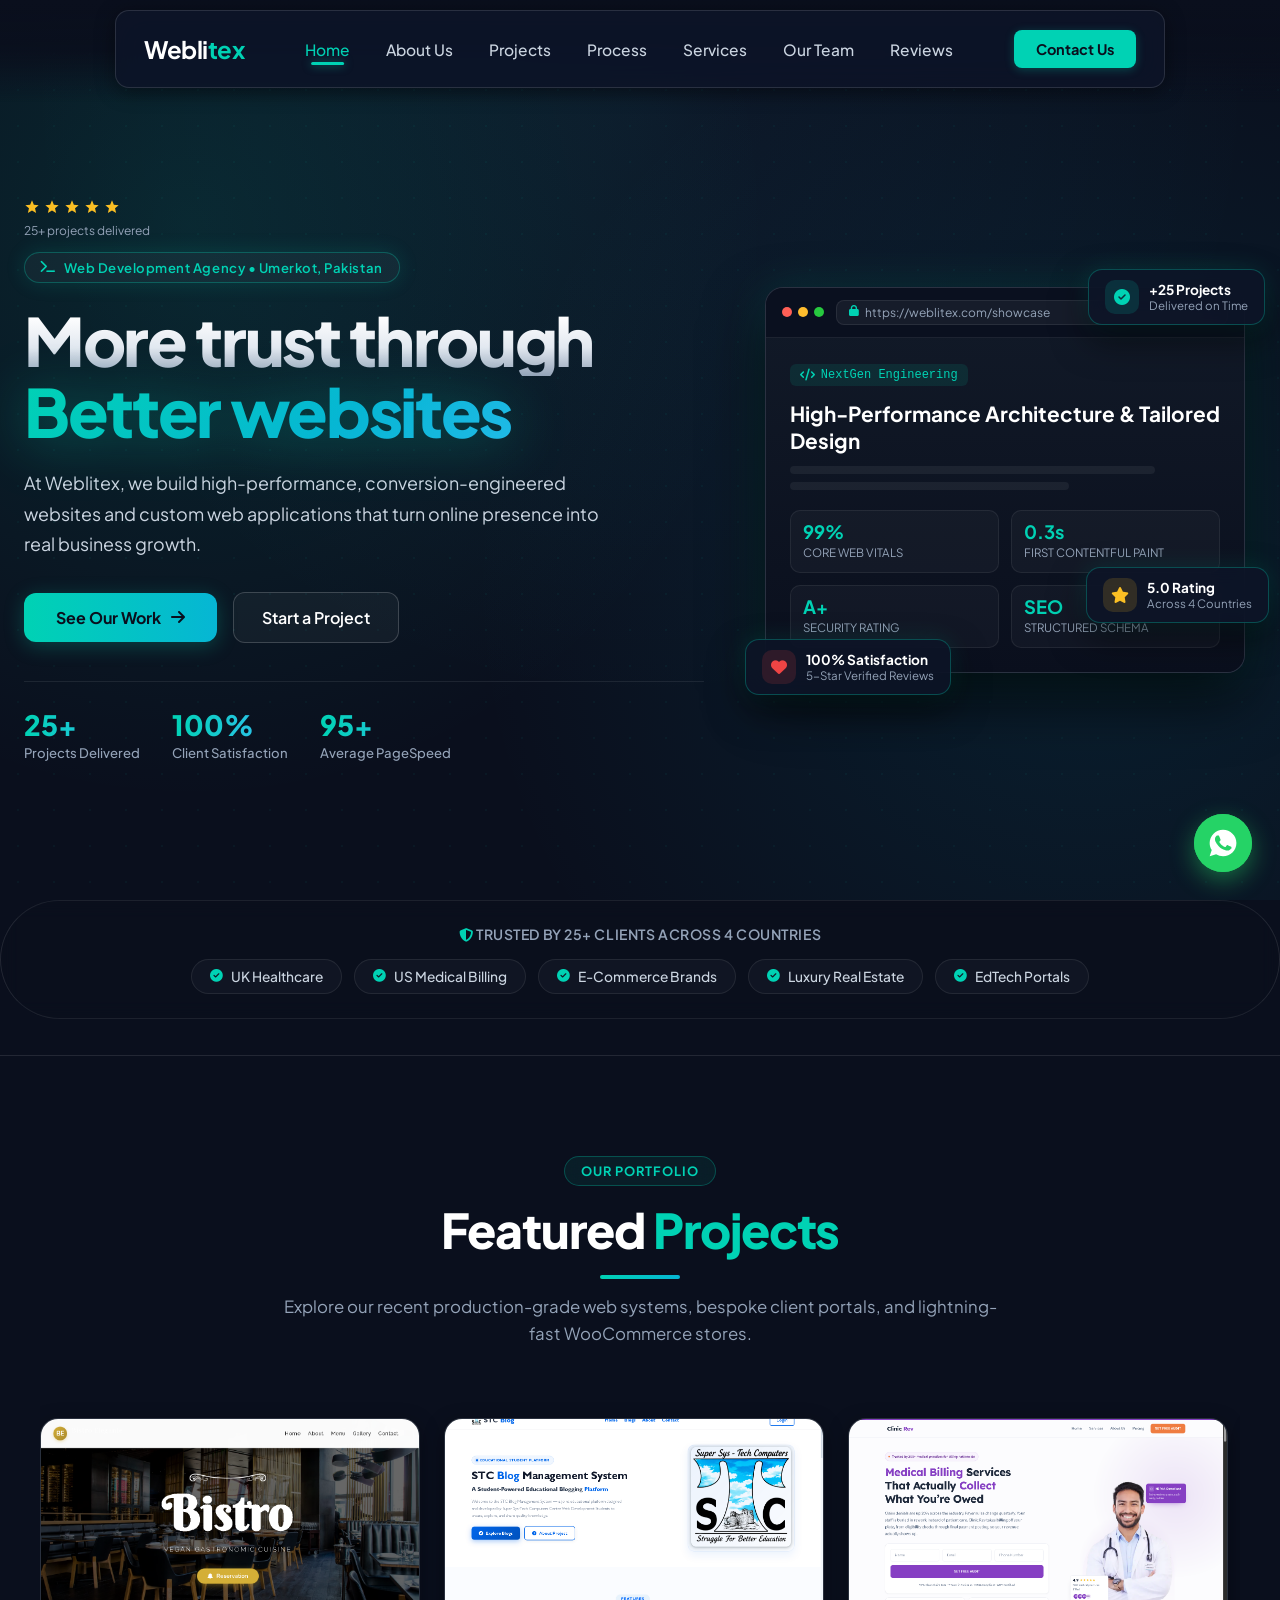
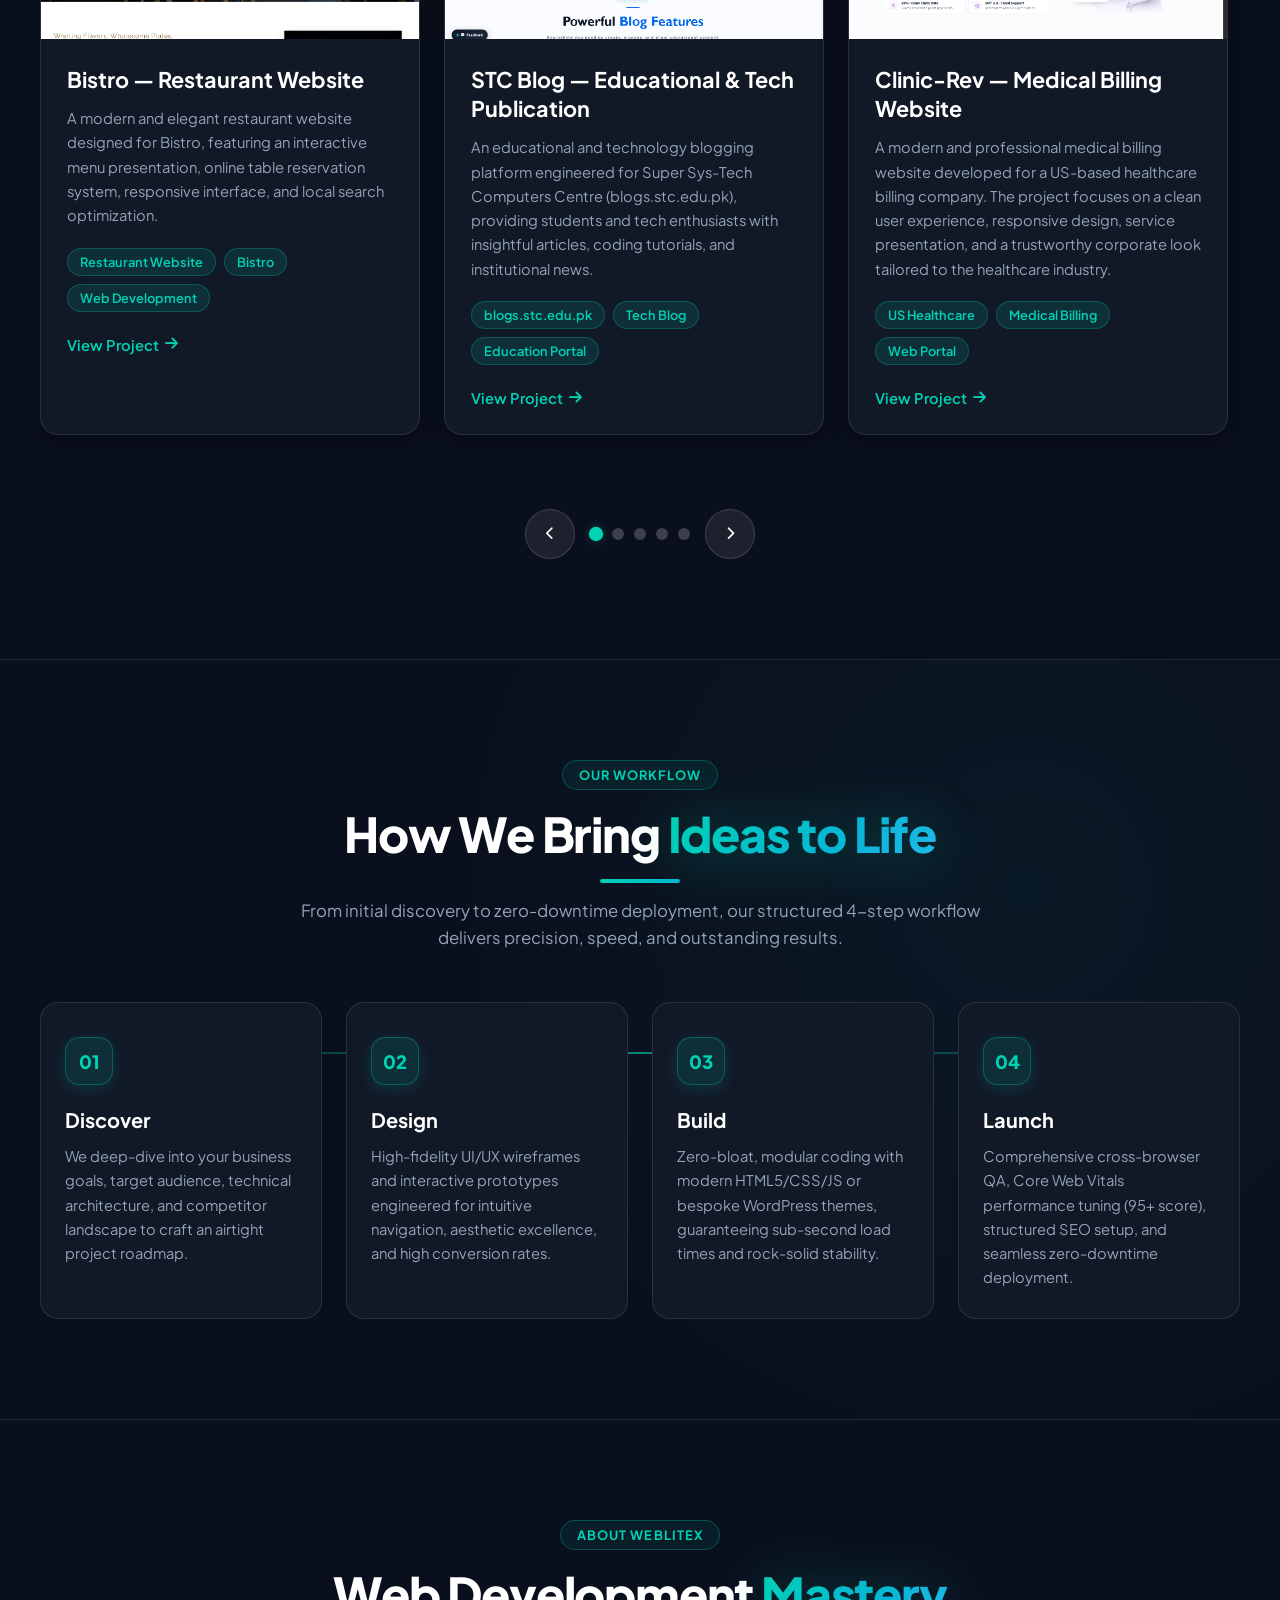
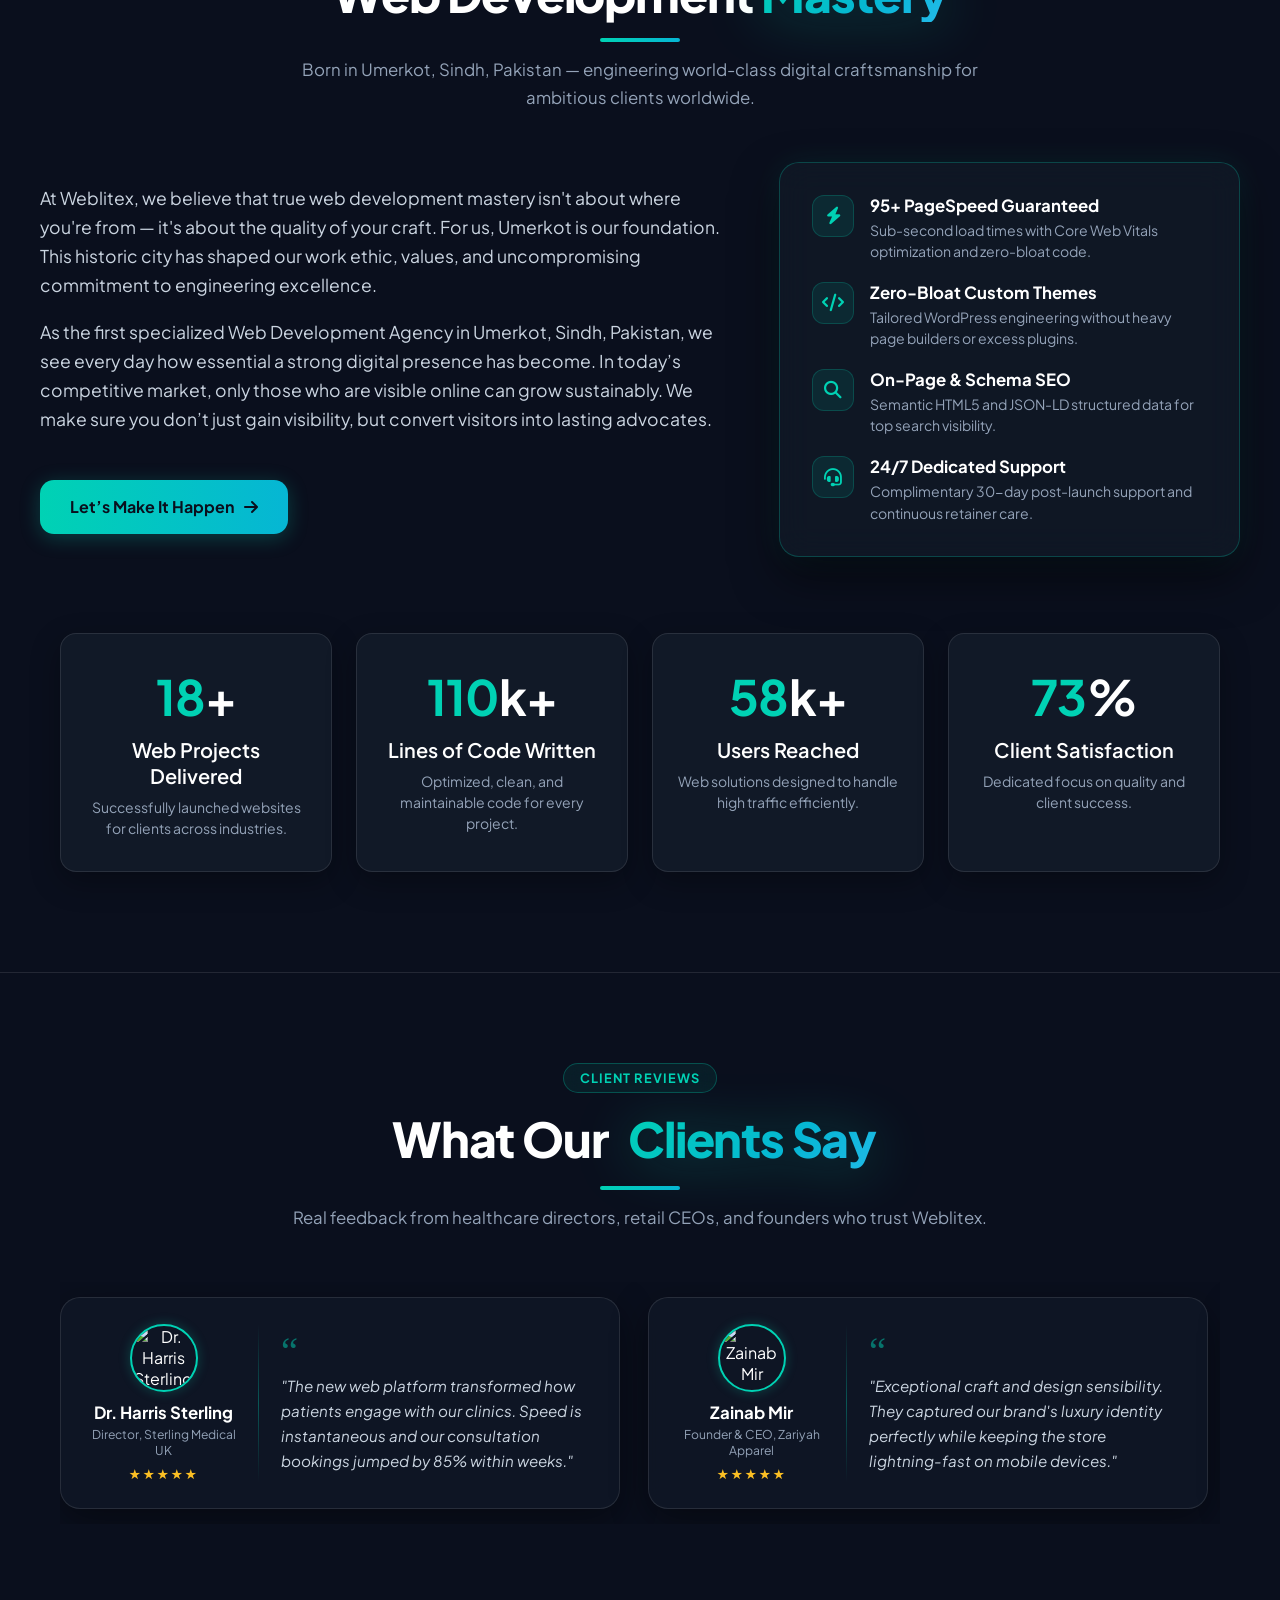
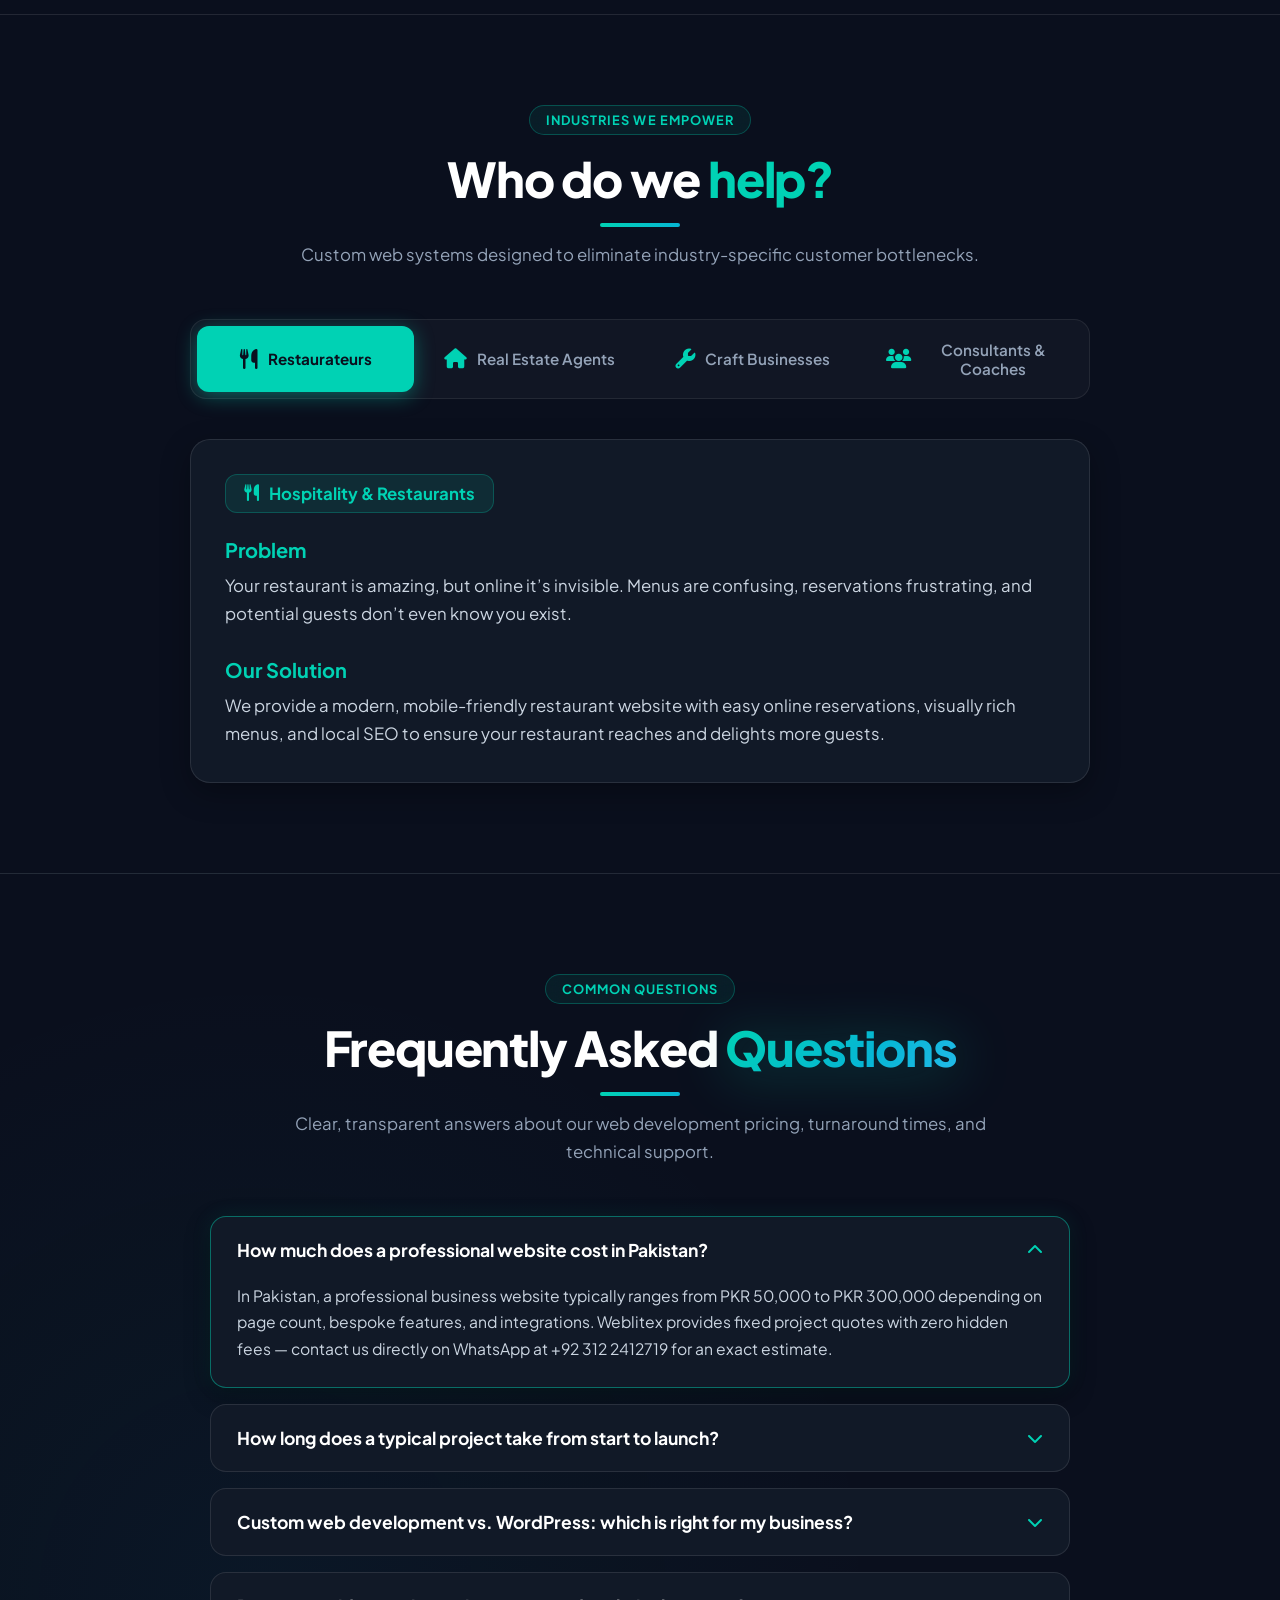
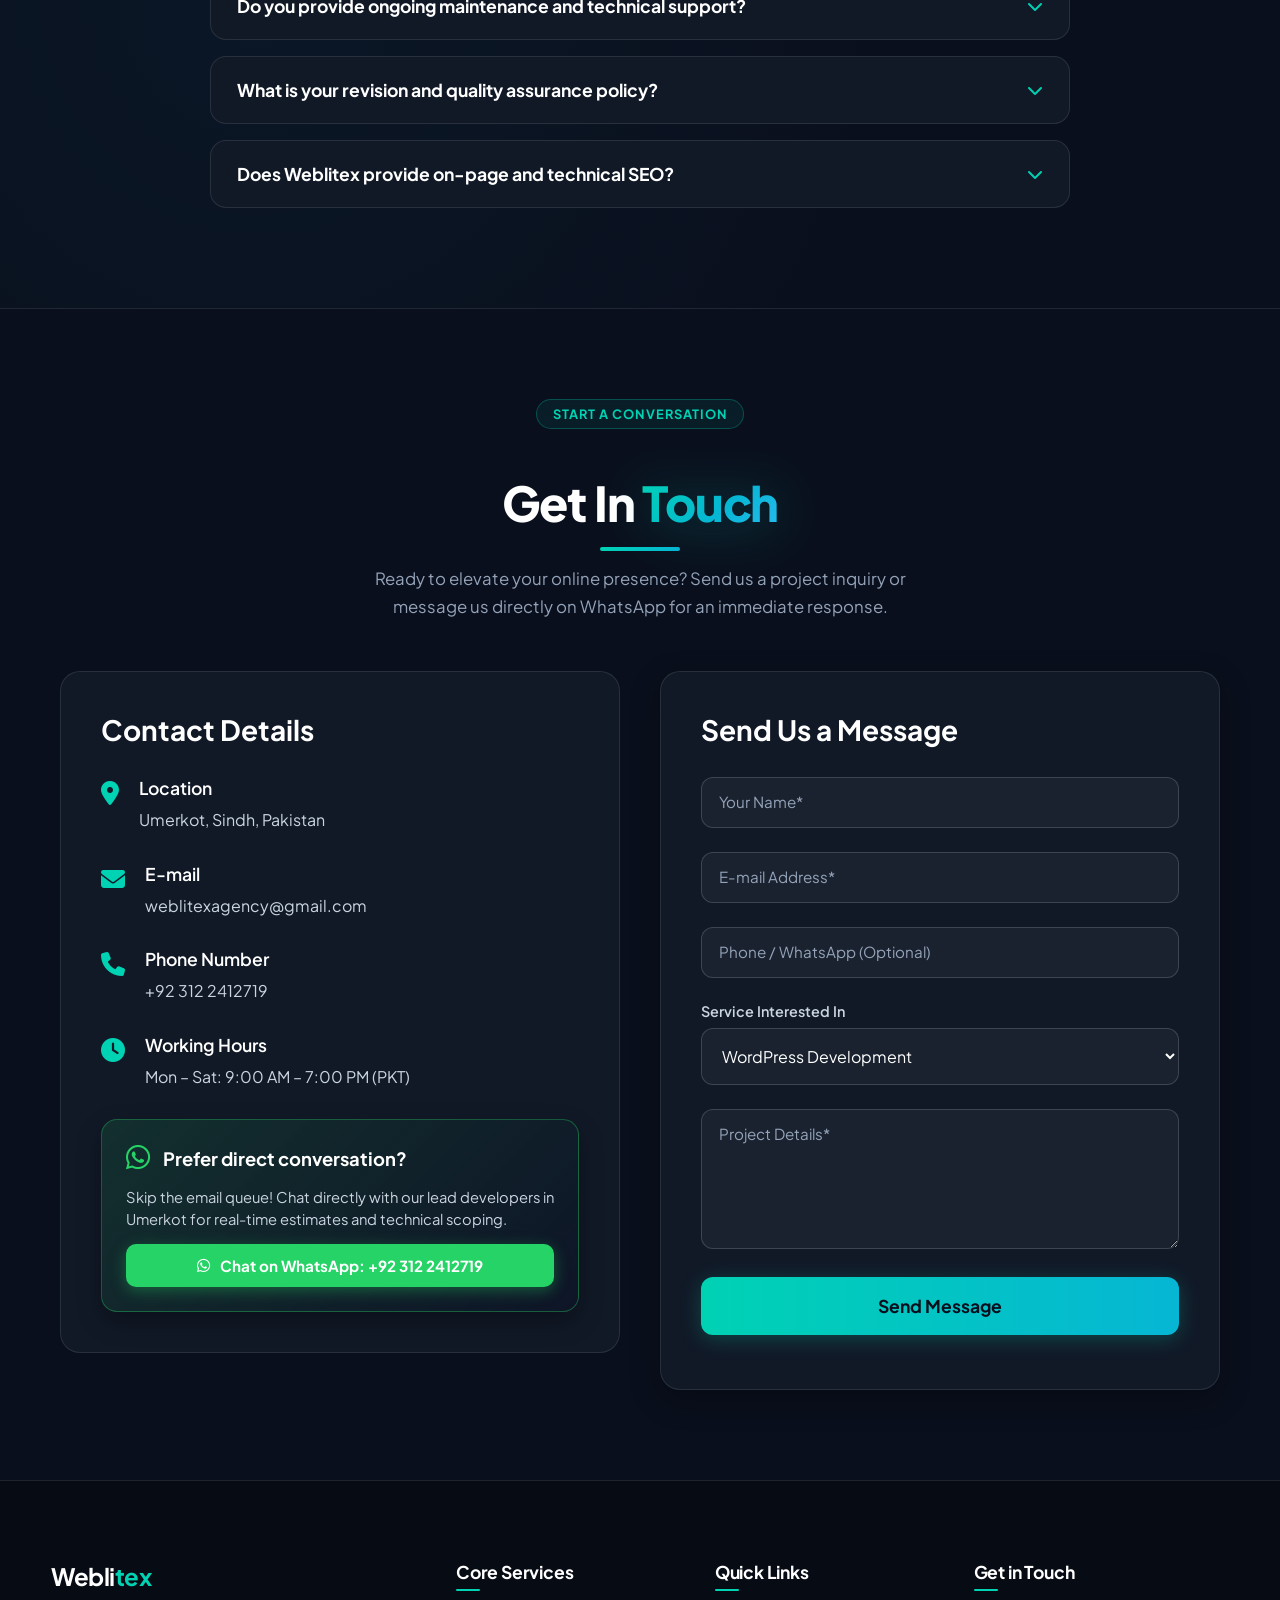
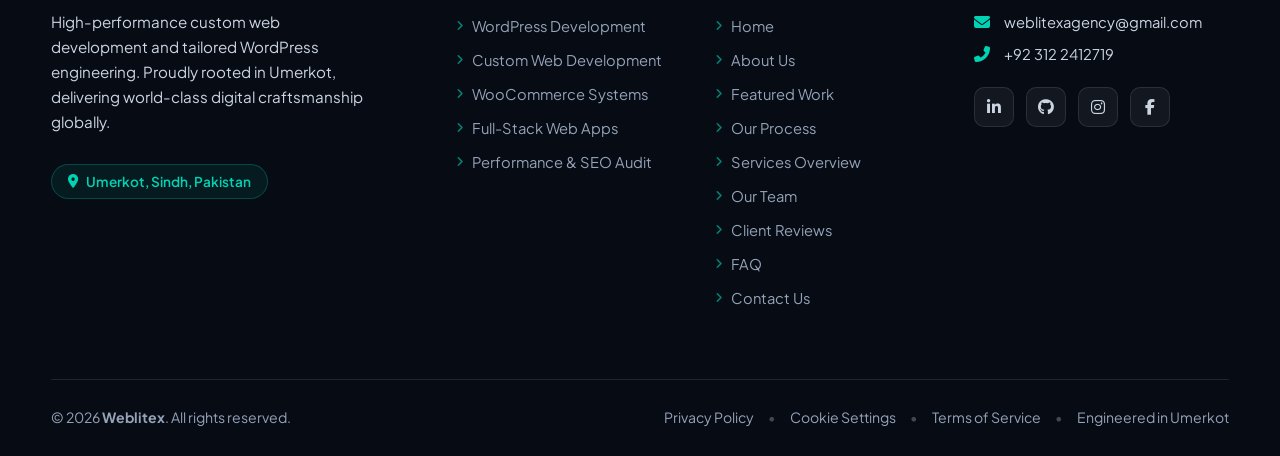
==== commit 8cb82fad: "Redesign and polish Weblitex website: split hero mockup, scroll-snap portfolio, process, FAQ, floati" ====
--- a/index.html
+++ b/index.html
@@ -1,53 +1,60 @@
 <!DOCTYPE html>
-<html lang="en" class="plus_jakarta_sans">
+<html lang="en">
 <head>
-  <meta charset="utf-8">
-  <meta name="viewport" content="width=device-width, initial-scale=1">
-  <title>Weblitex | Web Development &amp; WordPress Engineering Agency</title>
-  <meta name="description" content="Weblitex delivers premier custom web development and high-performance WordPress solutions for ambitious businesses globally and across Pakistan.">
-  <meta name="keywords" content="Weblitex, web development Umerkot, custom web development, WordPress development, web agency Pakistan">
-  <meta name="author" content="Weblitex">
-  <link rel="canonical" href="https://weblitex.com">
+  <meta charset="UTF-8">
+  <meta name="viewport" content="width=device-width, initial-scale=1.0">
   
-  <!-- Favicon & Brand Icons -->
-  <link rel="icon" type="image/svg+xml" href="favicon.svg?v=3">
-  <link rel="icon" type="image/png" sizes="32x32" href="favicon-32x32.png?v=3">
-  <link rel="icon" type="image/png" sizes="16x16" href="favicon-16x16.png?v=3">
-  <link rel="shortcut icon" href="favicon.ico?v=3">
-  <link rel="apple-touch-icon" sizes="180x180" href="apple-touch-icon.png?v=3">
+  <title>Weblitex — Premier Web Development &amp; WordPress Agency | Umerkot, Pakistan</title>
+  <meta name="description" content="Weblitex is Umerkot's premier web development and WordPress agency. High-performance custom web applications, WooCommerce stores, and technical SEO with 95+ PageSpeed scores.">
+  <meta name="keywords" content="Web Development Umerkot, WordPress Agency Pakistan, Custom Web Apps, WooCommerce, Fast Website Development, Weblitex, Rizwan Rahi">
+  <meta name="author" content="Weblitex Agency">
+  <meta name="robots" content="index, follow">
+  <link rel="canonical" href="https://weblitex.com/">
+
+  <!-- Open Graph Meta Tags -->
+  <meta property="og:title" content="Weblitex — Premier Web Development &amp; WordPress Agency">
+  <meta property="og:description" content="High-performance custom web applications, WordPress engineering, and conversion-focused web design from Umerkot, Pakistan. 25+ delivered projects.">
+  <meta property="og:type" content="website">
+  <meta property="og:url" content="https://weblitex.com/">
+  <meta property="og:image" content="https://weblitex.com/apple-touch-icon.png">
+  <meta property="og:site_name" content="Weblitex">
+
+  <!-- Twitter Card Meta Tags (A15) -->
+  <meta name="twitter:card" content="summary_large_image">
+  <meta name="twitter:title" content="Weblitex — Premier Web Development &amp; WordPress Agency">
+  <meta name="twitter:description" content="High-performance custom web applications, WordPress engineering, and conversion-focused web design from Umerkot, Pakistan. 25+ delivered projects.">
+  <meta name="twitter:image" content="https://weblitex.com/apple-touch-icon.png">
+
+  <!-- Favicons -->
+  <link rel="icon" type="image/x-icon" href="favicon.ico?v=2">
+  <link rel="icon" type="image/png" sizes="16x16" href="favicon-16x16.png?v=2">
+  <link rel="icon" type="image/png" sizes="32x32" href="favicon-32x32.png?v=2">
+  <link rel="icon" type="image/png" sizes="48x48" href="favicon-48x48.png?v=2">
+  <link rel="apple-touch-icon" sizes="180x180" href="apple-touch-icon.png?v=2">
   <link rel="manifest" href="site.webmanifest">
   <meta name="theme-color" content="#0A0F1D">
-  
-  <!-- Open Graph -->
-  <meta property="og:title" content="Weblitex | Web Development &amp; WordPress Agency">
-  <meta property="og:description" content="Premier custom web development and high-performance WordPress solutions crafted with precision.">
-  <meta property="og:url" content="https://weblitex.com">
-  <meta property="og:type" content="website">
-  <meta property="og:image" content="https://weblitex.com/og-image.png">
-  
-  <!-- Twitter Card -->
-  <meta name="twitter:card" content="summary_large_image">
-  <meta name="twitter:title" content="Weblitex | Web Development &amp; WordPress Agency">
-  <meta name="twitter:description" content="Premier custom web development and high-performance WordPress solutions crafted with precision.">
-  <meta name="twitter:image" content="https://weblitex.com/og-image.png">
-
-  <!-- JSON-LD LocalBusiness Schema -->
+
+  <!-- JSON-LD LocalBusiness Schema (A16) -->
   <script type="application/ld+json">
   {
     "@context": "https://schema.org",
     "@type": "LocalBusiness",
     "name": "Weblitex",
+    "image": "https://weblitex.com/apple-touch-icon.png",
     "url": "https://weblitex.com",
-    "logo": "https://weblitex.com/logo-transparent.png",
-    "image": "https://weblitex.com/og-image.png",
-    "description": "Weblitex delivers premier custom web development and high-performance WordPress solutions for ambitious businesses globally and across Pakistan.",
     "telephone": "+923122412719",
     "email": "weblitexagency@gmail.com",
+    "priceRange": "$$",
     "address": {
       "@type": "PostalAddress",
       "addressLocality": "Umerkot",
       "addressRegion": "Sindh",
       "addressCountry": "PK"
+    },
+    "geo": {
+      "@type": "GeoCoordinates",
+      "latitude": 25.3616,
+      "longitude": 69.7363
     },
     "openingHoursSpecification": {
       "@type": "OpeningHoursSpecification",
@@ -64,8 +71,7 @@
     },
     "sameAs": [
       "https://github.com/rizwanrahi286-eng"
-    ],
-    "priceRange": "$$"
+    ]
   }
   </script>
   
@@ -81,7 +87,7 @@
 </head>
 <body>
 
-  <!-- Floating Sticky Navigation -->
+  <!-- Floating Sticky Navigation (A1, A11, B14) -->
   <nav class="navbar" id="mainNav">
     <div class="nav-container" id="navContainer">
       <a class="logo" href="index.html">Webli<span>tex</span></a>
@@ -89,6 +95,7 @@
         <li><a href="#home" class="is-active" data-section="home">Home</a></li>
         <li><a href="#AboutUs" data-section="AboutUs">About Us</a></li>
         <li><a href="#projects" data-section="projects">Projects</a></li>
+        <li><a href="#process" data-section="process">Process</a></li>
         <li><a href="services.html">Services</a></li>
         <li><a href="team.html">Our Team</a></li>
         <li><a href="#Reference" data-section="Reference">Reviews</a></li>
@@ -107,6 +114,7 @@
         <li><a href="#home" class="m-link is-active" data-section="home">Home</a></li>
         <li><a href="#AboutUs" class="m-link" data-section="AboutUs">About Us</a></li>
         <li><a href="#projects" class="m-link" data-section="projects">Projects</a></li>
+        <li><a href="#process" class="m-link" data-section="process">Process</a></li>
         <li><a href="services.html" class="m-link">Services</a></li>
         <li><a href="team.html" class="m-link">Our Team</a></li>
         <li><a href="#Reference" class="m-link" data-section="Reference">Reviews</a></li>
@@ -115,40 +123,157 @@
     </div>
   </nav>
 
-  <!-- Hero Section -->
+  <!-- Hero Section (B1: Split Layout) -->
   <section class="hero" id="home">
-    <div class="rating-container">
-      <div class="stars-row">
-        <svg class="star" viewBox="0 0 24 24" fill="currentColor"><path d="M12 17.27L18.18 21l-1.64-7.03L22 9.24l-7.19-.61L12 2 9.19 8.63 2 9.24l5.46 4.73L5.82 21z"></path></svg>
-        <svg class="star" viewBox="0 0 24 24" fill="currentColor"><path d="M12 17.27L18.18 21l-1.64-7.03L22 9.24l-7.19-.61L12 2 9.19 8.63 2 9.24l5.46 4.73L5.82 21z"></path></svg>
-        <svg class="star" viewBox="0 0 24 24" fill="currentColor"><path d="M12 17.27L18.18 21l-1.64-7.03L22 9.24l-7.19-.61L12 2 9.19 8.63 2 9.24l5.46 4.73L5.82 21z"></path></svg>
-        <svg class="star" viewBox="0 0 24 24" fill="currentColor"><path d="M12 17.27L18.18 21l-1.64-7.03L22 9.24l-7.19-.61L12 2 9.19 8.63 2 9.24l5.46 4.73L5.82 21z"></path></svg>
-        <svg class="star" viewBox="0 0 24 24" fill="currentColor"><path d="M12 17.27L18.18 21l-1.64-7.03L22 9.24l-7.19-.61L12 2 9.19 8.63 2 9.24l5.46 4.73L5.82 21z"></path></svg>
-      </div>
-      <div class="rating-text">25+ projects delivered</div>
-    </div>
-
-    <!-- Clean Trust Strip -->
-    <div class="hero-trust-strip">
-      <i class="fas fa-shield-alt trust-icon"></i>
-      <span>Trusted by 25+ clients across 4 countries</span>
-    </div>
-
-    <!-- Hero Content -->
-    <div class="hero-content">
-      <h1 class="hero-title"><span class="hero-title-top">More trust through</span> <br> <span class="hero-title-gradient">Better websites</span></h1>
-      <p class="hero-subtitle">At Weblitex, we build websites that inspire confidence, engage audiences, and turn online presence into real business growth.</p>
-      <div class="hero-buttons">
-        <a href="#projects" class="btn-primary">See Our Work</a>
-        <a href="#contact" class="btn-secondary">Contact Us</a>
-      </div>
+    <div class="hero-split-container">
+      
+      <!-- Left Column: Copy, Ratings, CTAs, 3-Stat Trust Row -->
+      <div class="hero-left">
+        <div class="rating-container" style="align-items:flex-start; margin-top:0; margin-bottom:14px;">
+          <div class="stars-row">
+            <svg class="star" viewBox="0 0 24 24" fill="currentColor"><path d="M12 17.27L18.18 21l-1.64-7.03L22 9.24l-7.19-.61L12 2 9.19 8.63 2 9.24l5.46 4.73L5.82 21z"></path></svg>
+            <svg class="star" viewBox="0 0 24 24" fill="currentColor"><path d="M12 17.27L18.18 21l-1.64-7.03L22 9.24l-7.19-.61L12 2 9.19 8.63 2 9.24l5.46 4.73L5.82 21z"></path></svg>
+            <svg class="star" viewBox="0 0 24 24" fill="currentColor"><path d="M12 17.27L18.18 21l-1.64-7.03L22 9.24l-7.19-.61L12 2 9.19 8.63 2 9.24l5.46 4.73L5.82 21z"></path></svg>
+            <svg class="star" viewBox="0 0 24 24" fill="currentColor"><path d="M12 17.27L18.18 21l-1.64-7.03L22 9.24l-7.19-.61L12 2 9.19 8.63 2 9.24l5.46 4.73L5.82 21z"></path></svg>
+            <svg class="star" viewBox="0 0 24 24" fill="currentColor"><path d="M12 17.27L18.18 21l-1.64-7.03L22 9.24l-7.19-.61L12 2 9.19 8.63 2 9.24l5.46 4.73L5.82 21z"></path></svg>
+          </div>
+          <div class="rating-text">25+ projects delivered</div>
+        </div>
+
+        <div class="hero-eyebrow">
+          <i class="fas fa-terminal"></i> Web Development Agency &bull; Umerkot, Pakistan
+        </div>
+
+        <h1 class="hero-title">
+          <span class="hero-title-top">More trust through</span><br>
+          <span class="hero-title-gradient">Better websites</span>
+        </h1>
+
+        <p class="hero-subtitle">
+          At Weblitex, we build high-performance, conversion-engineered websites and custom web applications that turn online presence into real business growth.
+        </p>
+
+        <!-- Hero CTAs (A2) -->
+        <div class="hero-buttons">
+          <a href="#projects" class="btn-primary">See Our Work <i class="fas fa-arrow-right"></i></a>
+          <a href="#contact" class="btn-secondary">Start a Project</a>
+        </div>
+
+        <!-- 3-Stat Trust Row (B1) -->
+        <div class="hero-stats-row">
+          <div class="hero-stat-item">
+            <span class="stat-num">25+</span>
+            <span class="stat-label">Projects Delivered</span>
+          </div>
+          <div class="hero-stat-item">
+            <span class="stat-num">100%</span>
+            <span class="stat-label">Client Satisfaction</span>
+          </div>
+          <div class="hero-stat-item">
+            <span class="stat-num">95+</span>
+            <span class="stat-label">Average PageSpeed</span>
+          </div>
+        </div>
+      </div>
+
+      <!-- Right Column: Stylized Browser Window Mockup & Floating Badges (B1) -->
+      <div class="hero-right">
+        <div class="hero-mockup-wrapper">
+          <!-- Floating Badge 1 (Top Right) -->
+          <div class="floating-card card-top">
+            <div class="floating-icon success"><i class="fas fa-check-circle"></i></div>
+            <div class="floating-text-wrap">
+              <span class="floating-text-bold">+25 Projects</span>
+              <span class="floating-text-sub">Delivered on Time</span>
+            </div>
+          </div>
+
+          <!-- Stylized Browser Window -->
+          <div class="hero-browser-window">
+            <div class="browser-header-bar">
+              <div class="browser-dots">
+                <div class="browser-dot red"></div>
+                <div class="browser-dot yellow"></div>
+                <div class="browser-dot green"></div>
+              </div>
+              <div class="browser-url-bar">
+                <i class="fas fa-lock"></i> https://weblitex.com/showcase
+              </div>
+            </div>
+            <div class="browser-preview-body">
+              <div class="preview-code-tag"><i class="fas fa-code"></i> NextGen Engineering</div>
+              <div class="preview-hero-headline">High-Performance Architecture &amp; Tailored Design</div>
+              <div class="preview-hero-bars">
+                <div class="preview-bar w80"></div>
+                <div class="preview-bar w60"></div>
+              </div>
+              <div class="preview-metrics-grid">
+                <div class="preview-metric-box">
+                  <span class="metric-val">99%</span>
+                  <span class="metric-lbl">Core Web Vitals</span>
+                </div>
+                <div class="preview-metric-box">
+                  <span class="metric-val">0.3s</span>
+                  <span class="metric-lbl">First Contentful Paint</span>
+                </div>
+                <div class="preview-metric-box">
+                  <span class="metric-val">A+</span>
+                  <span class="metric-lbl">Security Rating</span>
+                </div>
+                <div class="preview-metric-box">
+                  <span class="metric-val">SEO</span>
+                  <span class="metric-lbl">Structured Schema</span>
+                </div>
+              </div>
+            </div>
+          </div>
+
+          <!-- Floating Badge 2 (Bottom Left) -->
+          <div class="floating-card card-bottom">
+            <div class="floating-icon heart"><i class="fas fa-heart"></i></div>
+            <div class="floating-text-wrap">
+              <span class="floating-text-bold">100% Satisfaction</span>
+              <span class="floating-text-sub">5-Star Verified Reviews</span>
+            </div>
+          </div>
+
+          <!-- Floating Badge 3 (Rating) -->
+          <div class="floating-card card-rating">
+            <div class="floating-icon star"><i class="fas fa-star"></i></div>
+            <div class="floating-text-wrap">
+              <span class="floating-text-bold">5.0 Rating</span>
+              <span class="floating-text-sub">Across 4 Countries</span>
+            </div>
+          </div>
+        </div>
+      </div>
+
     </div>
   </section>
 
-  <!-- Featured Projects Section (Carousel with 5 Projects) -->
-  <section class="projects" id="projects">
+  <!-- Clean Trust Strip / Trust Bar (B2, replacing pravatar avatar marquee) -->
+  <div class="trust-bar hero-trust-strip">
+    <div class="trust-bar-inner">
+      <span class="trust-bar-label">
+        <i class="fas fa-shield-alt trust-icon"></i>
+        Trusted by 25+ clients across 4 countries
+      </span>
+      <div class="trust-bar-pills">
+        <span class="trust-pill"><i class="fas fa-check-circle"></i> UK Healthcare</span>
+        <span class="trust-pill"><i class="fas fa-check-circle"></i> US Medical Billing</span>
+        <span class="trust-pill"><i class="fas fa-check-circle"></i> E-Commerce Brands</span>
+        <span class="trust-pill"><i class="fas fa-check-circle"></i> Luxury Real Estate</span>
+        <span class="trust-pill"><i class="fas fa-check-circle"></i> EdTech Portals</span>
+      </div>
+    </div>
+  </div>
+
+  <!-- Featured Projects Section (B3: Horizontal Scroll-Snap, Hover Zoom & Overlay) -->
+  <section class="projects reveal" id="projects">
     <div class="section-header">
-      <h2 class="section-title">Our <span class="span1">Projects</span></h2>
+      <span class="section-pill">Our Portfolio</span>
+      <h2 class="section-title">Featured <span class="span1">Projects</span></h2>
+      <p class="section-subtitle">Explore our recent production-grade web systems, bespoke client portals, and lightning-fast WooCommerce stores.</p>
     </div>
 
     <div class="carousel-container">
@@ -158,7 +283,9 @@
         <div class="project-card">
           <div class="card-image">
             <img src="project-bistro.png" alt="Bistro — Restaurant Website" loading="lazy">
-            <div class="card-overlay"></div>
+            <div class="card-overlay">
+              <span class="overlay-badge">View Case Study <i class="fas fa-arrow-right"></i></span>
+            </div>
           </div>
           <div class="card-content">
             <h3 class="card-title">Bistro — Restaurant Website</h3>
@@ -176,10 +303,12 @@
         <div class="project-card">
           <div class="card-image">
             <img src="project-stc.png" alt="STC Blog — Educational & Technology Publication Portal" loading="lazy">
-            <div class="card-overlay"></div>
+            <div class="card-overlay">
+              <span class="overlay-badge">View Case Study <i class="fas fa-arrow-right"></i></span>
+            </div>
           </div>
           <div class="card-content">
-            <h3 class="card-title">STC Blog — Educational & Tech Publication</h3>
+            <h3 class="card-title">STC Blog — Educational &amp; Tech Publication</h3>
             <p class="card-description">An educational and technology blogging platform engineered for Super Sys-Tech Computers Centre (blogs.stc.edu.pk), providing students and tech enthusiasts with insightful articles, coding tutorials, and institutional news.</p>
             <div class="card-tags">
               <span class="card-tag">blogs.stc.edu.pk</span>
@@ -194,7 +323,9 @@
         <div class="project-card">
           <div class="card-image">
             <img src="project-clinicrev.png" alt="Clinic-Rev — Medical Billing Website" loading="lazy">
-            <div class="card-overlay"></div>
+            <div class="card-overlay">
+              <span class="overlay-badge">View Case Study <i class="fas fa-arrow-right"></i></span>
+            </div>
           </div>
           <div class="card-content">
             <h3 class="card-title">Clinic-Rev — Medical Billing Website</h3>
@@ -212,7 +343,9 @@
         <div class="project-card">
           <div class="card-image">
             <img src="project-novacart.png" alt="NovaCart — Modern E-Commerce Platform" loading="lazy">
-            <div class="card-overlay"></div>
+            <div class="card-overlay">
+              <span class="overlay-badge">View Case Study <i class="fas fa-arrow-right"></i></span>
+            </div>
           </div>
           <div class="card-content">
             <h3 class="card-title">NovaCart — Modern E-Commerce Platform</h3>
@@ -230,7 +363,9 @@
         <div class="project-card">
           <div class="card-image">
             <img src="project-apex.png" alt="Apex Living — Luxury Real Estate Portal" loading="lazy">
-            <div class="card-overlay"></div>
+            <div class="card-overlay">
+              <span class="overlay-badge">View Case Study <i class="fas fa-arrow-right"></i></span>
+            </div>
           </div>
           <div class="card-content">
             <h3 class="card-title">Apex Living — Luxury Real Estate Portal</h3>
@@ -247,7 +382,7 @@
       </div>
     </div>
 
-    <!-- Carousel Controls (5 Dots for 5 Projects) -->
+    <!-- Carousel Controls (A4: Accessible button dots) -->
     <div class="carousel-controls">
       <button class="carousel-btn prev-btn" id="prevBtn" aria-label="Previous project"><i class="fas fa-chevron-left"></i></button>
       <div class="carousel-dots" id="carouselDots">
@@ -261,28 +396,91 @@
     </div>
   </section>
 
-  <!-- About Us Section -->
-  <section class="social-media-section" id="AboutUs">
-    <div class="social-media-container">
-      <div class="social-left">
-        <div class="social-tab slide-in-left">About Us</div>
-        <h2 class="social-title slide-in-left">
-          <span class="gradient-text">Web Development Mastery</span> Born in Umerkot
-        </h2>
-      </div>
-      <div class="social-right">
-        <div class="social-content">
-          <p class="slide-in-right">At Weblitex, we believe that true web development mastery isn't about where you're from — it's about the quality of your craft. For us, Umerkot is our foundation. This historic city has shaped our work ethic, values, and commitment to excellence.</p>
-          <p class="slide-in-right">As a Web Development Agency in Umerkot, Sindh, Pakistan we see every day how essential a strong digital presence has become. In today’s market, only those who are visible online can grow sustainably. We make sure you don’t just gain visibility but also connect with the right audience.</p>
-        </div>
-        <a href="#contact" class="social-cta slide-in-right">
-          <span>Let’s Make It Happen</span>
-          <i class="fas fa-arrow-right"></i>
-        </a>
-      </div>
-    </div>
-
-    <!-- Counter Achievements Sub-Section -->
+  <!-- NEW "Our Process" Section (B8, B11, B14) -->
+  <section class="process-section reveal" id="process">
+    <div class="section-header">
+      <span class="section-pill">Our Workflow</span>
+      <h2 class="section-title">How We Bring <span class="hero-title-gradient">Ideas to Life</span></h2>
+      <p class="section-subtitle">From initial discovery to zero-downtime deployment, our structured 4-step workflow delivers precision, speed, and outstanding results.</p>
+    </div>
+    <div class="process-grid">
+      <div class="process-card">
+        <div class="process-num-badge">01</div>
+        <h3 class="process-title">Discover</h3>
+        <p class="process-desc">We deep-dive into your business goals, target audience, technical architecture, and competitor landscape to craft an airtight project roadmap.</p>
+      </div>
+      <div class="process-card">
+        <div class="process-num-badge">02</div>
+        <h3 class="process-title">Design</h3>
+        <p class="process-desc">High-fidelity UI/UX wireframes and interactive prototypes engineered for intuitive navigation, aesthetic excellence, and high conversion rates.</p>
+      </div>
+      <div class="process-card">
+        <div class="process-num-badge">03</div>
+        <h3 class="process-title">Build</h3>
+        <p class="process-desc">Zero-bloat, modular coding with modern HTML5/CSS/JS or bespoke WordPress themes, guaranteeing sub-second load times and rock-solid stability.</p>
+      </div>
+      <div class="process-card">
+        <div class="process-num-badge">04</div>
+        <h3 class="process-title">Launch</h3>
+        <p class="process-desc">Comprehensive cross-browser QA, Core Web Vitals performance tuning (95+ score), structured SEO setup, and seamless zero-downtime deployment.</p>
+      </div>
+    </div>
+  </section>
+
+  <!-- About Us Section (B4: Side-by-side Visual Card + Full-Width Animated Counter Band) -->
+  <section class="social-media-section reveal" id="AboutUs">
+    <div class="section-header">
+      <span class="section-pill">About Weblitex</span>
+      <h2 class="section-title">Web Development <span class="hero-title-gradient">Mastery</span></h2>
+      <p class="section-subtitle">Born in Umerkot, Sindh, Pakistan — engineering world-class digital craftsmanship for ambitious clients worldwide.</p>
+    </div>
+
+    <div class="social-media-container about-grid-wrap">
+      <div class="social-content">
+        <p>At Weblitex, we believe that true web development mastery isn't about where you're from — it's about the quality of your craft. For us, Umerkot is our foundation. This historic city has shaped our work ethic, values, and uncompromising commitment to engineering excellence.</p>
+        <p>As the first specialized Web Development Agency in Umerkot, Sindh, Pakistan, we see every day how essential a strong digital presence has become. In today’s competitive market, only those who are visible online can grow sustainably. We make sure you don’t just gain visibility, but convert visitors into lasting advocates.</p>
+        <div style="margin-top:28px;">
+          <a href="#contact" class="social-cta">
+            <span>Let’s Make It Happen</span>
+            <i class="fas fa-arrow-right"></i>
+          </a>
+        </div>
+      </div>
+
+      <!-- Stylized Graphic Card Beside Text (B4) -->
+      <div class="about-visual-card">
+        <div class="about-pillar">
+          <div class="about-pillar-icon"><i class="fas fa-bolt"></i></div>
+          <div class="about-pillar-info">
+            <h4>95+ PageSpeed Guaranteed</h4>
+            <p>Sub-second load times with Core Web Vitals optimization and zero-bloat code.</p>
+          </div>
+        </div>
+        <div class="about-pillar">
+          <div class="about-pillar-icon"><i class="fas fa-code"></i></div>
+          <div class="about-pillar-info">
+            <h4>Zero-Bloat Custom Themes</h4>
+            <p>Tailored WordPress engineering without heavy page builders or excess plugins.</p>
+          </div>
+        </div>
+        <div class="about-pillar">
+          <div class="about-pillar-icon"><i class="fas fa-search"></i></div>
+          <div class="about-pillar-info">
+            <h4>On-Page &amp; Schema SEO</h4>
+            <p>Semantic HTML5 and JSON-LD structured data for top search visibility.</p>
+          </div>
+        </div>
+        <div class="about-pillar">
+          <div class="about-pillar-icon"><i class="fas fa-headset"></i></div>
+          <div class="about-pillar-info">
+            <h4>24/7 Dedicated Support</h4>
+            <p>Complimentary 30-day post-launch support and continuous retainer care.</p>
+          </div>
+        </div>
+      </div>
+    </div>
+
+    <!-- Counter Achievements Sub-Section (B4 Animated Band) -->
     <section class="achievements-section">
       <div class="container">
         <div class="grid">
@@ -311,13 +509,14 @@
     </section>
   </section>
 
-  <!-- Testimonials / References Section (Landscape Cards) -->
-  <section class="testimonials-section" id="Reference">
+  <!-- Testimonials / Reviews Section (B6: Glassmorphism Landscape Cards) -->
+  <section class="testimonials-section reveal" id="Reference">
     <div class="container">
-      <div style="text-align:center;margin-bottom:40px">
-        <div class="tab">References</div>
-      </div>
-      <h2 class="heading">What our <span class="highlight">Clients Say</span></h2>
+      <div class="section-header">
+        <span class="section-pill">Client Reviews</span>
+        <h2 class="section-title">What Our <span class="highlight hero-title-gradient">Clients Say</span></h2>
+        <p class="section-subtitle">Real feedback from healthcare directors, retail CEOs, and founders who trust Weblitex.</p>
+      </div>
       
       <div class="marquee-container">
         <div class="marquee-content">
@@ -390,7 +589,7 @@
             </div>
           </div>
 
-          <!-- Duplicated FULL set for seamless infinite marquee loop -->
+          <!-- Duplicated FULL set for seamless infinite marquee loop (A5) -->
           <!-- Client Card 1 Duplicate -->
           <div class="testimonial-card landscape-card">
             <div class="client-profile-col">
@@ -464,11 +663,17 @@
     </div>
   </section>
 
-  <!-- Support / Services Section -->
-  <section class="support-section" id="who-we-help">
+  <!-- Support / Who Do We Help Section (A3, A9, B5: Segmented Pill Control & Header Badges) -->
+  <section class="support-section reveal" id="who-we-help">
     <div class="container">
-      <h2 class="support-heading">Who do we <span class="accent">help?</span></h2>
+      <div class="section-header">
+        <span class="section-pill">Industries We Empower</span>
+        <h2 class="support-heading section-title">Who do we <span class="accent">help?</span></h2>
+        <p class="section-subtitle">Custom web systems designed to eliminate industry-specific customer bottlenecks.</p>
+      </div>
+
       <div class="tabs-container">
+        <!-- Segmented Pill Triggers (B5) -->
         <div class="tabs-list" role="tablist">
           <button class="tab-trigger active" role="tab" aria-selected="true" data-target="restaurateurs">
             <i class="fas fa-utensils"></i>
@@ -491,6 +696,7 @@
         <div class="tab-content" role="tabpanel">
           <!-- Tab 1 -->
           <div class="tab-panel active" id="restaurateurs">
+            <div class="panel-header-badge"><i class="fas fa-utensils"></i> Hospitality &amp; Restaurants</div>
             <div class="content-item">
               <h4>Problem</h4>
               <p>Your restaurant is amazing, but online it’s invisible. Menus are confusing, reservations frustrating, and potential guests don’t even know you exist.</p>
@@ -503,6 +709,7 @@
 
           <!-- Tab 2 -->
           <div class="tab-panel" id="real-estate">
+            <div class="panel-header-badge"><i class="fas fa-house"></i> Real Estate &amp; Properties</div>
             <div class="content-item">
               <h4>Problem</h4>
               <p>As a real estate agent, your listings get lost online. Limited visibility and generic content mean serious buyers never see your properties.</p>
@@ -515,6 +722,7 @@
 
           <!-- Tab 3 -->
           <div class="tab-panel" id="craft-businesses">
+            <div class="panel-header-badge"><i class="fas fa-wrench"></i> Artisans &amp; Craft Brands</div>
             <div class="content-item">
               <h4>Problem</h4>
               <p>Your work impresses in person, but online it feels like a brochure lost in the crowd. Visitors leave before they even understand your value.</p>
@@ -527,6 +735,7 @@
 
           <!-- Tab 4 -->
           <div class="tab-panel" id="consultants">
+            <div class="panel-header-badge"><i class="fas fa-users"></i> Professional Consulting</div>
             <div class="content-item">
               <h4>Problem</h4>
               <p>You have valuable expertise, but struggle to stand out and attract clients in a crowded online space.</p>
@@ -541,16 +750,88 @@
     </div>
   </section>
 
-  <!-- Contact Section -->
-  <section class="contact-section" id="contact">
+  <!-- NEW FAQ Section (B9, B11, B14) -->
+  <section class="faq-section reveal" id="faq">
+    <div class="section-header">
+      <span class="section-pill">Common Questions</span>
+      <h2 class="section-title">Frequently Asked <span class="hero-title-gradient">Questions</span></h2>
+      <p class="section-subtitle">Clear, transparent answers about our web development pricing, turnaround times, and technical support.</p>
+    </div>
+    
+    <div class="faq-accordion" id="faqAccordion">
+      <div class="faq-item active">
+        <button class="faq-trigger" aria-expanded="true">
+          <span>How much does a professional website cost in Pakistan?</span>
+          <i class="fas fa-chevron-down"></i>
+        </button>
+        <div class="faq-answer">
+          <p>In Pakistan, a professional business website typically ranges from PKR 50,000 to PKR 300,000 depending on page count, bespoke features, and integrations. Weblitex provides fixed project quotes with zero hidden fees — contact us directly on WhatsApp at +92 312 2412719 for an exact estimate.</p>
+        </div>
+      </div>
+
+      <div class="faq-item">
+        <button class="faq-trigger" aria-expanded="false">
+          <span>How long does a typical project take from start to launch?</span>
+          <i class="fas fa-chevron-down"></i>
+        </button>
+        <div class="faq-answer">
+          <p>A standard corporate or portfolio website takes 1–2 weeks. Custom WooCommerce e-commerce stores or complex client portals typically take 3–4 weeks, including complete UI/UX wireframing, QA testing, and search engine optimization.</p>
+        </div>
+      </div>
+
+      <div class="faq-item">
+        <button class="faq-trigger" aria-expanded="false">
+          <span>Custom web development vs. WordPress: which is right for my business?</span>
+          <i class="fas fa-chevron-down"></i>
+        </button>
+        <div class="faq-answer">
+          <p>WordPress is ideal if you want an easy dashboard to edit blogs, manage product catalogs, or run a standard store with zero-bloat custom themes. For unique web apps, interactive tools, or platforms requiring maximum speed and tailored logic, custom frontend engineering is the best fit.</p>
+        </div>
+      </div>
+
+      <div class="faq-item">
+        <button class="faq-trigger" aria-expanded="false">
+          <span>Do you provide ongoing maintenance and technical support?</span>
+          <i class="fas fa-chevron-down"></i>
+        </button>
+        <div class="faq-answer">
+          <p>Yes. Every website launch includes 30 days of complimentary post-deployment support. We also provide monthly maintenance retainers covering security audits, regular cloud backups, uptime monitoring, and Core Web Vitals speed tuning.</p>
+        </div>
+      </div>
+
+      <div class="faq-item">
+        <button class="faq-trigger" aria-expanded="false">
+          <span>What is your revision and quality assurance policy?</span>
+          <i class="fas fa-chevron-down"></i>
+        </button>
+        <div class="faq-answer">
+          <p>We work collaboratively through structured review milestones. All deliverables undergo cross-browser QA testing across mobile, tablet, and desktop viewports, ensuring 100% responsive accuracy before sign-off.</p>
+        </div>
+      </div>
+
+      <div class="faq-item">
+        <button class="faq-trigger" aria-expanded="false">
+          <span>Does Weblitex provide on-page and technical SEO?</span>
+          <i class="fas fa-chevron-down"></i>
+        </button>
+        <div class="faq-answer">
+          <p>Every website we engineer comes pre-configured with on-page SEO best practices: semantic HTML5 markup, JSON-LD structured schema data, optimized Open Graph and Twitter Card tags, XML sitemaps, and fast-loading media assets.</p>
+        </div>
+      </div>
+    </div>
+  </section>
+
+  <!-- Contact Section (A10, A14, B7: Floating Labels & WhatsApp CTA Card Beside Form) -->
+  <section class="contact-section reveal" id="contact">
     <div class="container">
-      <div style="text-align:center;max-width:48rem;margin:0 auto 4rem auto">
-        <h2 class="contact-heading">Get In <span class="accent">Touch</span></h2>
-        <p class="contact-subheading">Ready to scale your business with custom web development or modern WordPress engineering? Send us a message and our team will get back to you promptly.</p>
+      <div class="section-header">
+        <span class="section-pill">Start a Conversation</span>
+        <h2 class="contact-heading section-title">Get In <span class="accent hero-title-gradient">Touch</span></h2>
+        <p class="contact-subheading section-subtitle">Ready to elevate your online presence? Send us a project inquiry or message us directly on WhatsApp for an immediate response.</p>
       </div>
 
       <div class="contact-grid">
-        <!-- Contact Info -->
+        <!-- Left: Contact Details & WhatsApp CTA Card (B7) -->
         <div class="contact-info">
           <h3>Contact Details</h3>
           <div class="contact-detail">
@@ -581,55 +862,71 @@
               <p>Mon – Sat: 9:00 AM – 7:00 PM (PKT)</p>
             </div>
           </div>
-        </div>
-
-        <!-- Form -->
+
+          <!-- WhatsApp CTA Card Beside Form (B7) -->
+          <div class="whatsapp-cta-card">
+            <div class="whatsapp-cta-header">
+              <i class="fab fa-whatsapp"></i>
+              <h4>Prefer direct conversation?</h4>
+            </div>
+            <p>Skip the email queue! Chat directly with our lead developers in Umerkot for real-time estimates and technical scoping.</p>
+            <a href="https://wa.me/923122412719" target="_blank" rel="noopener" class="whatsapp-cta-btn">
+              <i class="fab fa-whatsapp"></i> Chat on WhatsApp: +92 312 2412719
+            </a>
+          </div>
+        </div>
+
+        <!-- Right: Form with Floating Labels & Anti-Spam Protection (A14, B7) -->
         <div class="contact-form">
           <h3>Send Us a Message</h3>
-          <!-- Hidden iframe target enables seamless native submission without CORS blocks or leaving the page -->
           <iframe name="hidden_contact_iframe" id="hidden_contact_iframe" style="display:none;"></iframe>
-          <form id="contactForm" action="https://formsubmit.co/weblitexagency@gmail.com" method="POST" target="hidden_contact_iframe" class="space-y-6">
-            <!-- FormSubmit Anti-Spam & Routing Config -->
+          <form id="contactForm" action="https://formsubmit.co/weblitexagency@gmail.com" method="POST" target="hidden_contact_iframe">
             <input type="hidden" name="_subject" id="subjectInput" value="New Project Inquiry - Weblitex">
             <input type="text" name="_honey" style="display:none" tabindex="-1" autocomplete="off">
             <input type="hidden" name="_template" value="table">
             <input type="hidden" name="_replyto" id="replytoInput" value="">
             
-            <div class="form-group">
+            <div class="form-floating-group">
+              <input type="text" id="name" required placeholder=" " name="name" autocomplete="name">
               <label for="name">Your Name*</label>
-              <input type="text" id="name" required placeholder="e.g. John Doe" name="name" autocomplete="name">
-            </div>
-            <div class="form-group">
+            </div>
+
+            <div class="form-floating-group">
+              <input type="email" id="email" required placeholder=" " name="email" autocomplete="email" pattern="[a-zA-Z0-9._%+-]+@[a-zA-Z0-9.-]+\.[a-zA-Z]{2,}" title="Please enter a valid email address">
               <label for="email">E-mail Address*</label>
-              <input type="email" id="email" required placeholder="your.email@example.com" name="email" autocomplete="email" pattern="[a-zA-Z0-9._%+-]+@[a-zA-Z0-9.-]+\.[a-zA-Z]{2,}" title="Please enter a valid email address (e.g. name@domain.com)">
-            </div>
-            <div class="form-group">
+            </div>
+
+            <div class="form-floating-group">
+              <input type="tel" id="phone" placeholder=" " name="phone">
               <label for="phone">Phone / WhatsApp (Optional)</label>
-              <input type="tel" id="phone" placeholder="+92 300 1234567" name="phone">
-            </div>
-            <div class="form-group">
-              <label for="service">Service Interested In</label>
-              <select id="service" name="service" class="form-select-input">
-                <option value="WordPress Development">WordPress Development</option>
-                <option value="Custom Web Development">Custom Web Development</option>
-                <option value="WooCommerce / E-Commerce">WooCommerce / E-Commerce</option>
-                <option value="Speed Optimization">Speed Optimization &amp; Maintenance</option>
-                <option value="Other Consultation">Other Consultation</option>
+            </div>
+
+            <div class="form-group" style="margin-bottom:24px;">
+              <label for="service" style="color:var(--text-secondary);font-size:0.9rem;font-weight:600;margin-bottom:8px;display:block;">Service Interested In</label>
+              <select id="service" name="service" class="form-select-input" style="width:100%;padding:16px;background:rgba(255,255,255,0.04);border:1px solid var(--color-border-subtle);border-radius:12px;color:#FFFFFF;outline:none;">
+                <option value="WordPress Development" style="background:#0A0F1D;color:#FFF;">WordPress Development</option>
+                <option value="Custom Web Development" style="background:#0A0F1D;color:#FFF;">Custom Web Development</option>
+                <option value="WooCommerce / E-Commerce" style="background:#0A0F1D;color:#FFF;">WooCommerce / E-Commerce</option>
+                <option value="Speed Optimization" style="background:#0A0F1D;color:#FFF;">Speed Optimization &amp; Maintenance</option>
+                <option value="Other Consultation" style="background:#0A0F1D;color:#FFF;">Other Consultation</option>
               </select>
             </div>
-            <div class="form-group">
+
+            <div class="form-floating-group">
+              <textarea id="message" name="message" required placeholder=" "></textarea>
               <label for="message">Project Details*</label>
-              <textarea id="message" name="message" required placeholder="Tell us about your project requirements, goals, and desired timeline..."></textarea>
-            </div>
+            </div>
+
             <button type="submit" class="submit-btn" id="submitBtn">Send Message</button>
             <p id="formMessage" style="margin-top:14px;text-align:center;font-weight:600;font-size:0.95rem;"></p>
           </form>
         </div>
+
       </div>
     </div>
   </section>
 
-  <!-- Redesigned Modern Agency Footer -->
+  <!-- Modern Agency Footer (A8, B14) -->
   <footer class="footer">
     <div class="footer-container">
       <div class="footer-grid">
@@ -656,21 +953,23 @@
           </ul>
         </div>
 
-        <!-- Col 3: Navigation -->
+        <!-- Col 3: Navigation (B14: Process & FAQ added) -->
         <div class="footer-col">
           <h4 class="footer-col-title">Quick Links</h4>
           <ul class="footer-col-links">
             <li><a href="index.html#home"><i class="fas fa-angle-right"></i> Home</a></li>
             <li><a href="index.html#AboutUs"><i class="fas fa-angle-right"></i> About Us</a></li>
+            <li><a href="index.html#projects"><i class="fas fa-angle-right"></i> Featured Work</a></li>
+            <li><a href="index.html#process"><i class="fas fa-angle-right"></i> Our Process</a></li>
             <li><a href="services.html"><i class="fas fa-angle-right"></i> Services Overview</a></li>
             <li><a href="team.html"><i class="fas fa-angle-right"></i> Our Team</a></li>
-            <li><a href="index.html#projects"><i class="fas fa-angle-right"></i> Featured Work</a></li>
             <li><a href="index.html#Reference"><i class="fas fa-angle-right"></i> Client Reviews</a></li>
+            <li><a href="index.html#faq"><i class="fas fa-angle-right"></i> FAQ</a></li>
             <li><a href="index.html#contact"><i class="fas fa-angle-right"></i> Contact Us</a></li>
           </ul>
         </div>
 
-        <!-- Col 4: Contact & Socials -->
+        <!-- Col 4: Contact & Socials (A8) -->
         <div class="footer-col contact-col">
           <h4 class="footer-col-title">Get in Touch</h4>
           <div class="footer-contact-item">
@@ -711,7 +1010,6 @@
     </div>
   </footer>
 
-
   <!-- Full Privacy Policy Modal -->
   <div class="privacy-modal-backdrop" id="privacyModalBackdrop"></div>
   <div class="privacy-modal" id="privacyModal" role="dialog" aria-modal="true" aria-labelledby="privacyModalTitle">
@@ -751,7 +1049,7 @@
     </div>
   </div>
 
-  <!-- Terms of Service Modal -->
+  <!-- Full Terms of Service Modal -->
   <div class="legal-modal-backdrop" id="termsModalBackdrop"></div>
   <div class="legal-modal" id="termsModal" role="dialog" aria-modal="true" aria-labelledby="termsModalTitle">
     <div class="legal-modal-header">
@@ -849,6 +1147,15 @@
       <button class="legal-modal-btn" id="acceptAllCookieSettingsBtn">Accept All</button>
     </div>
   </div>
+
+  <!-- Sticky WhatsApp Floating Button (B10) -->
+  <a href="https://wa.me/923122412719" class="whatsapp-float-btn" target="_blank" rel="noopener" aria-label="Chat with Weblitex on WhatsApp">
+    <div class="whatsapp-float-pulse"></div>
+    <svg viewBox="0 0 24 24">
+      <path d="M12.031 2C6.5 2 2 6.5 2 12.031c0 1.948.563 3.766 1.547 5.312L2 22l4.828-1.516A9.972 9.972 0 0 0 12.03 22c5.532 0 10.032-4.5 10.032-10.031S17.563 2 12.031 2zm5.782 14.281c-.25.688-1.453 1.328-2.016 1.391-.531.063-1.219.094-3.562-.875-2.985-1.234-4.907-4.281-5.063-4.484-.14-.203-1.203-1.61-1.203-3.063 0-1.453.766-2.172 1.031-2.469.281-.297.609-.375.813-.375.203 0 .406.016.594.016.203 0 .469-.078.734.563.266.64.906 2.219.984 2.375.078.156.125.344.031.547-.078.203-.125.328-.266.484-.14.156-.297.344-.422.469-.14.14-.297.313-.125.609.172.297.766 1.266 1.641 2.047 1.125 1.016 2.078 1.328 2.375 1.484.297.14.469.125.64-.078.172-.203.734-.859.938-1.156.203-.297.406-.25.688-.14.281.109 1.781.844 2.094 1 .313.156.516.234.594.359.078.14.078.797-.172 1.484z"/>
+    </svg>
+    <span class="whatsapp-tooltip">Chat on WhatsApp</span>
+  </a>
 
   <script src="script.js"></script>
   <script type="application/ld+json">
--- a/style.css
+++ b/style.css
@@ -3862,3 +3862,1128 @@
     display: none !important;
   }
 }
+
+/* ==========================================================================
+   WEBLITEX — DESIGN & LAYOUT UPGRADE ENGINE (PART B)
+   Split Hero, Scroll-Snap Portfolio, Process, FAQ, WhatsApp, Glassmorphism
+   ========================================================================== */
+
+/* 1. Subtle Background Depth & Ambient Glow (B12) */
+.hero {
+  background: 
+    radial-gradient(circle at 15% 25%, rgba(0, 210, 180, 0.12) 0%, transparent 45%),
+    radial-gradient(circle at 85% 65%, rgba(6, 182, 212, 0.10) 0%, transparent 50%),
+    radial-gradient(circle at 50% 10%, rgba(56, 189, 248, 0.06) 0%, transparent 60%),
+    var(--color-dark);
+  position: relative;
+  overflow: hidden;
+  padding: 130px 24px 70px;
+}
+
+.hero::before {
+  content: "";
+  position: absolute;
+  inset: 0;
+  background-image: radial-gradient(rgba(0, 210, 180, 0.08) 1px, transparent 1px);
+  background-size: 36px 36px;
+  pointer-events: none;
+  opacity: 0.6;
+}
+
+/* 2. Unified Section Headers (B11) */
+.section-header {
+  text-align: center;
+  max-width: 740px;
+  margin: 0 auto 50px auto;
+  position: relative;
+  z-index: 2;
+}
+
+.section-pill {
+  display: inline-flex;
+  align-items: center;
+  gap: 8px;
+  padding: 6px 16px;
+  background: rgba(0, 210, 180, 0.08);
+  border: 1px solid rgba(0, 210, 180, 0.28);
+  border-radius: 99px;
+  color: var(--color-brand);
+  font-size: 0.8rem;
+  font-weight: 700;
+  letter-spacing: 0.08em;
+  text-transform: uppercase;
+  margin-bottom: 16px;
+  backdrop-filter: blur(8px);
+  -webkit-backdrop-filter: blur(8px);
+}
+
+.section-title {
+  color: #FFFFFF;
+  font-size: clamp(2.1rem, 4vw, 3rem);
+  font-weight: 800;
+  line-height: 1.18;
+  letter-spacing: -0.025em;
+  margin-bottom: 14px;
+}
+
+.section-subtitle {
+  color: var(--text-muted);
+  font-size: 1.05rem;
+  line-height: 1.65;
+  margin: 0 auto;
+}
+
+/* 3. Hero Split Layout (B1) */
+.hero-split-container {
+  max-width: 1260px;
+  margin: 0 auto;
+  width: 100%;
+  display: grid;
+  grid-template-columns: 1.15fr 0.85fr;
+  gap: 50px;
+  align-items: center;
+  position: relative;
+  z-index: 2;
+  text-align: left;
+}
+
+.hero-left {
+  display: flex;
+  flex-direction: column;
+  align-items: flex-start;
+}
+
+.hero-eyebrow {
+  display: inline-flex;
+  align-items: center;
+  gap: 8px;
+  padding: 6px 16px;
+  background: rgba(255, 255, 255, 0.04);
+  border: 1px solid rgba(0, 210, 180, 0.3);
+  border-radius: 99px;
+  color: var(--color-brand);
+  font-size: 0.82rem;
+  font-weight: 600;
+  letter-spacing: 0.04em;
+  margin-bottom: 22px;
+  box-shadow: 0 0 20px rgba(0, 210, 180, 0.15);
+}
+
+.hero-eyebrow i {
+  color: var(--color-brand);
+  font-size: 0.8rem;
+}
+
+.hero-left .hero-title {
+  font-size: clamp(2.75rem, 5.2vw, 4.4rem);
+  font-weight: 800;
+  line-height: 1.08;
+  letter-spacing: -0.035em;
+  color: #FFFFFF;
+  margin-bottom: 20px;
+  text-align: left;
+}
+
+.hero-left .hero-subtitle {
+  color: var(--text-secondary);
+  font-size: 1.12rem;
+  line-height: 1.7;
+  max-width: 580px;
+  margin: 0 0 32px 0;
+  text-align: left;
+}
+
+.hero-left .hero-buttons {
+  display: flex;
+  flex-direction: row;
+  align-items: center;
+  gap: 16px;
+  margin-top: 0;
+  margin-bottom: 38px;
+}
+
+.hero-left .hero-buttons .btn-primary {
+  padding: 14px 32px;
+  font-size: 1rem;
+  border-radius: 12px;
+  background: var(--grad-brand);
+  color: #0A0F1D;
+  border: none;
+  font-weight: 700;
+  box-shadow: 0 4px 20px var(--color-brand-glow);
+  display: inline-flex;
+  align-items: center;
+  gap: 10px;
+}
+
+.hero-left .hero-buttons .btn-primary:hover {
+  transform: translateY(-2px);
+  box-shadow: 0 8px 28px rgba(0, 210, 180, 0.45);
+}
+
+.hero-left .hero-buttons .btn-secondary {
+  padding: 14px 28px;
+  font-size: 1rem;
+  border-radius: 12px;
+  background: rgba(255, 255, 255, 0.04);
+  color: #FFFFFF;
+  border: 1px solid rgba(255, 255, 255, 0.18);
+  font-weight: 600;
+  margin-top: 0;
+}
+
+.hero-left .hero-buttons .btn-secondary:hover {
+  background: rgba(255, 255, 255, 0.08);
+  border-color: var(--color-brand);
+  color: var(--color-brand);
+  transform: translateY(-2px);
+}
+
+/* 3-Stat Trust Row in Hero */
+.hero-stats-row {
+  display: flex;
+  gap: 32px;
+  padding-top: 28px;
+  border-top: 1px solid rgba(255, 255, 255, 0.08);
+  width: 100%;
+}
+
+.hero-stat-item {
+  display: flex;
+  flex-direction: column;
+}
+
+.hero-stat-item .stat-num {
+  font-size: 1.75rem;
+  font-weight: 800;
+  color: #FFFFFF;
+  line-height: 1.1;
+  background: var(--grad-text);
+  -webkit-background-clip: text;
+  -webkit-text-fill-color: transparent;
+}
+
+.hero-stat-item .stat-label {
+  font-size: 0.82rem;
+  color: var(--text-muted);
+  font-weight: 500;
+  margin-top: 4px;
+}
+
+/* Hero Right: Stylized Browser Mockup & Floating Badges */
+.hero-right {
+  position: relative;
+  display: flex;
+  justify-content: center;
+  align-items: center;
+}
+
+.hero-mockup-wrapper {
+  position: relative;
+  width: 100%;
+  max-width: 480px;
+}
+
+.hero-browser-window {
+  background: rgba(14, 21, 39, 0.88);
+  backdrop-filter: blur(20px);
+  -webkit-backdrop-filter: blur(20px);
+  border: 1px solid rgba(255, 255, 255, 0.12);
+  border-radius: 18px;
+  box-shadow: 0 25px 60px rgba(0, 0, 0, 0.7), 0 0 45px rgba(0, 210, 180, 0.16);
+  overflow: hidden;
+  transition: transform 0.4s ease, box-shadow 0.4s ease;
+}
+
+.hero-browser-window:hover {
+  transform: translateY(-4px);
+  box-shadow: 0 30px 70px rgba(0, 0, 0, 0.8), 0 0 55px rgba(0, 210, 180, 0.24);
+}
+
+.browser-header-bar {
+  display: flex;
+  align-items: center;
+  gap: 12px;
+  padding: 12px 16px;
+  background: rgba(10, 15, 29, 0.8);
+  border-bottom: 1px solid rgba(255, 255, 255, 0.08);
+}
+
+.browser-dots {
+  display: flex;
+  gap: 6px;
+}
+
+.browser-dot {
+  width: 10px;
+  height: 10px;
+  border-radius: 50%;
+}
+
+.browser-dot.red { background: #FF5F56; }
+.browser-dot.yellow { background: #FFBD2E; }
+.browser-dot.green { background: #27C93F; }
+
+.browser-url-bar {
+  flex: 1;
+  background: rgba(255, 255, 255, 0.05);
+  border: 1px solid rgba(255, 255, 255, 0.08);
+  border-radius: 8px;
+  padding: 4px 12px;
+  font-size: 0.75rem;
+  color: var(--text-muted);
+  display: flex;
+  align-items: center;
+  gap: 6px;
+}
+
+.browser-url-bar i {
+  color: var(--color-brand);
+  font-size: 0.7rem;
+}
+
+.browser-preview-body {
+  padding: 24px;
+  background: linear-gradient(180deg, rgba(17, 25, 39, 0.95) 0%, rgba(10, 15, 29, 0.98) 100%);
+  position: relative;
+}
+
+.preview-code-tag {
+  display: inline-flex;
+  align-items: center;
+  gap: 6px;
+  font-size: 0.75rem;
+  color: var(--color-brand);
+  background: rgba(0, 210, 180, 0.1);
+  padding: 4px 10px;
+  border-radius: 6px;
+  margin-bottom: 14px;
+  font-family: monospace;
+}
+
+.preview-hero-headline {
+  font-size: 1.3rem;
+  font-weight: 700;
+  color: #FFFFFF;
+  margin-bottom: 12px;
+  line-height: 1.3;
+}
+
+.preview-hero-bars {
+  display: flex;
+  flex-direction: column;
+  gap: 8px;
+  margin-bottom: 20px;
+}
+
+.preview-bar {
+  height: 8px;
+  border-radius: 4px;
+  background: rgba(255, 255, 255, 0.06);
+}
+
+.preview-bar.w80 { width: 85%; }
+.preview-bar.w60 { width: 65%; }
+
+.preview-metrics-grid {
+  display: grid;
+  grid-template-columns: repeat(2, 1fr);
+  gap: 12px;
+}
+
+.preview-metric-box {
+  background: rgba(255, 255, 255, 0.03);
+  border: 1px solid rgba(255, 255, 255, 0.07);
+  border-radius: 10px;
+  padding: 12px;
+  display: flex;
+  flex-direction: column;
+  gap: 4px;
+}
+
+.preview-metric-box span.metric-val {
+  font-size: 1.15rem;
+  font-weight: 700;
+  color: #00D2B4;
+}
+
+.preview-metric-box span.metric-lbl {
+  font-size: 0.72rem;
+  color: var(--text-muted);
+}
+
+/* Floating Glassmorphism Cards around Mockup */
+.floating-card {
+  position: absolute;
+  background: rgba(14, 21, 39, 0.85);
+  backdrop-filter: blur(16px);
+  -webkit-backdrop-filter: blur(16px);
+  border: 1px solid rgba(0, 210, 180, 0.3);
+  box-shadow: 0 15px 35px rgba(0, 0, 0, 0.5), 0 0 25px rgba(0, 210, 180, 0.15);
+  border-radius: 14px;
+  padding: 10px 16px;
+  display: flex;
+  align-items: center;
+  gap: 10px;
+  z-index: 10;
+  pointer-events: none;
+}
+
+.floating-card.card-top {
+  top: -18px;
+  right: -20px;
+  animation: floatTop 4.5s ease-in-out infinite alternate;
+}
+
+.floating-card.card-bottom {
+  bottom: -22px;
+  left: -20px;
+  animation: floatBottom 5s ease-in-out infinite alternate;
+}
+
+.floating-card.card-rating {
+  bottom: 50px;
+  right: -24px;
+  animation: floatRating 4s ease-in-out infinite alternate;
+}
+
+.floating-icon {
+  width: 34px;
+  height: 34px;
+  border-radius: 10px;
+  display: flex;
+  align-items: center;
+  justify-content: center;
+  font-size: 1rem;
+}
+
+.floating-icon.success {
+  background: rgba(0, 210, 180, 0.15);
+  color: var(--color-brand);
+}
+
+.floating-icon.heart {
+  background: rgba(239, 68, 68, 0.15);
+  color: #EF4444;
+}
+
+.floating-icon.star {
+  background: rgba(251, 191, 36, 0.15);
+  color: #FBBF24;
+}
+
+.floating-text-wrap {
+  display: flex;
+  flex-direction: column;
+}
+
+.floating-text-bold {
+  font-size: 0.85rem;
+  font-weight: 700;
+  color: #FFFFFF;
+}
+
+.floating-text-sub {
+  font-size: 0.72rem;
+  color: var(--text-muted);
+}
+
+@keyframes floatTop {
+  0% { transform: translateY(0); }
+  100% { transform: translateY(-8px); }
+}
+
+@keyframes floatBottom {
+  0% { transform: translateY(0); }
+  100% { transform: translateY(8px); }
+}
+
+@keyframes floatRating {
+  0% { transform: translateY(0); }
+  100% { transform: translateY(-6px); }
+}
+
+/* 4. Trust Bar (B2) */
+.trust-bar {
+  width: 100%;
+  border-top: 1px solid rgba(255, 255, 255, 0.08);
+  border-bottom: 1px solid rgba(255, 255, 255, 0.08);
+  background: rgba(10, 15, 29, 0.6);
+  backdrop-filter: blur(10px);
+  -webkit-backdrop-filter: blur(10px);
+  padding: 24px 20px;
+  position: relative;
+  z-index: 5;
+}
+
+.trust-bar-inner {
+  max-width: 1200px;
+  margin: 0 auto;
+  display: flex;
+  flex-direction: column;
+  align-items: center;
+  gap: 16px;
+  text-align: center;
+}
+
+.trust-bar-label {
+  color: var(--text-muted);
+  font-size: 0.88rem;
+  font-weight: 600;
+  letter-spacing: 0.04em;
+  text-transform: uppercase;
+}
+
+.trust-bar-pills {
+  display: flex;
+  flex-wrap: wrap;
+  justify-content: center;
+  gap: 12px;
+}
+
+.trust-pill {
+  display: inline-flex;
+  align-items: center;
+  gap: 8px;
+  padding: 8px 18px;
+  background: rgba(255, 255, 255, 0.03);
+  border: 1px solid rgba(255, 255, 255, 0.08);
+  border-radius: 99px;
+  color: var(--text-secondary);
+  font-size: 0.86rem;
+  font-weight: 500;
+  transition: all 0.3s ease;
+}
+
+.trust-pill:hover {
+  background: rgba(0, 210, 180, 0.08);
+  border-color: rgba(0, 210, 180, 0.3);
+  color: #FFFFFF;
+  transform: translateY(-2px);
+}
+
+.trust-pill i {
+  color: var(--color-brand);
+  font-size: 0.8rem;
+}
+
+/* 5. Projects Section Horizontal Scroll-Snap (B3) */
+.projects {
+  position: relative;
+  overflow: hidden;
+}
+
+.carousel-container {
+  overflow-x: auto;
+  scroll-snap-type: x mandatory;
+  scroll-behavior: smooth;
+  -webkit-overflow-scrolling: touch;
+  scrollbar-width: none;
+  padding: 20px 4px 34px 4px;
+}
+
+.carousel-container::-webkit-scrollbar {
+  display: none;
+}
+
+.carousel {
+  display: flex;
+  gap: 24px;
+  width: max-content;
+}
+
+.project-card {
+  scroll-snap-align: start;
+  flex: 0 0 380px;
+  max-width: 380px;
+  margin: 0;
+  position: relative;
+  cursor: pointer;
+}
+
+.card-overlay {
+  opacity: 0;
+  background: linear-gradient(180deg, transparent 40%, rgba(10, 15, 29, 0.95) 100%);
+  display: flex;
+  align-items: flex-end;
+  justify-content: flex-start;
+  padding: 20px;
+  transition: opacity 0.35s ease;
+}
+
+.project-card:hover .card-overlay {
+  opacity: 1;
+}
+
+.overlay-badge {
+  display: inline-flex;
+  align-items: center;
+  gap: 8px;
+  background: var(--color-brand);
+  color: #0A0F1D;
+  font-weight: 700;
+  font-size: 0.85rem;
+  padding: 8px 16px;
+  border-radius: 99px;
+  box-shadow: 0 4px 15px rgba(0, 210, 180, 0.4);
+}
+
+/* 6. New "Our Process" Section (B8) */
+.process-section {
+  padding: 100px 20px;
+  border-top: 1px solid var(--color-border);
+  background: 
+    radial-gradient(circle at 80% 30%, rgba(0, 210, 180, 0.05) 0%, transparent 50%),
+    var(--color-dark);
+  position: relative;
+}
+
+.process-grid {
+  max-width: 1200px;
+  margin: 0 auto;
+  display: grid;
+  grid-template-columns: repeat(4, 1fr);
+  gap: 24px;
+  position: relative;
+}
+
+.process-grid::before {
+  content: "";
+  position: absolute;
+  top: 50px;
+  left: 10%;
+  right: 10%;
+  height: 2px;
+  background: linear-gradient(90deg, rgba(0, 210, 180, 0.1), rgba(0, 210, 180, 0.6), rgba(6, 182, 212, 0.1));
+  z-index: 1;
+}
+
+.process-card {
+  background: var(--color-card-bg);
+  border: 1px solid var(--color-border);
+  border-radius: 18px;
+  padding: 34px 24px 28px;
+  position: relative;
+  z-index: 2;
+  transition: transform 0.35s ease, border-color 0.35s ease, box-shadow 0.35s ease;
+  display: flex;
+  flex-direction: column;
+}
+
+.process-card:hover {
+  transform: translateY(-8px);
+  border-color: rgba(0, 210, 180, 0.5);
+  box-shadow: 0 16px 36px rgba(0, 0, 0, 0.5), 0 0 24px var(--color-brand-glow);
+}
+
+.process-num-badge {
+  width: 48px;
+  height: 48px;
+  border-radius: 14px;
+  background: rgba(0, 210, 180, 0.12);
+  border: 1px solid rgba(0, 210, 180, 0.3);
+  color: var(--color-brand);
+  font-size: 1.15rem;
+  font-weight: 800;
+  display: flex;
+  align-items: center;
+  justify-content: center;
+  margin-bottom: 22px;
+  box-shadow: 0 4px 15px rgba(0, 210, 180, 0.15);
+}
+
+.process-title {
+  color: #FFFFFF;
+  font-size: 1.25rem;
+  font-weight: 700;
+  margin-bottom: 12px;
+}
+
+.process-desc {
+  color: var(--text-muted);
+  font-size: 0.92rem;
+  line-height: 1.65;
+}
+
+/* 7. About Section Polish with Graphic Card (B4) */
+.about-grid-wrap {
+  display: grid;
+  grid-template-columns: 1.2fr 0.8fr;
+  gap: 48px;
+  align-items: center;
+  max-width: 1200px;
+  margin: 0 auto;
+}
+
+.about-visual-card {
+  background: rgba(17, 25, 39, 0.8);
+  backdrop-filter: blur(16px);
+  -webkit-backdrop-filter: blur(16px);
+  border: 1px solid rgba(0, 210, 180, 0.25);
+  border-radius: 20px;
+  padding: 32px;
+  box-shadow: 0 20px 45px rgba(0,0,0,0.5), 0 0 30px rgba(0, 210, 180, 0.1);
+  display: flex;
+  flex-direction: column;
+  gap: 20px;
+}
+
+.about-pillar {
+  display: flex;
+  align-items: flex-start;
+  gap: 16px;
+}
+
+.about-pillar-icon {
+  width: 42px;
+  height: 42px;
+  border-radius: 12px;
+  background: rgba(0, 210, 180, 0.1);
+  border: 1px solid rgba(0, 210, 180, 0.2);
+  color: var(--color-brand);
+  display: flex;
+  align-items: center;
+  justify-content: center;
+  font-size: 1.1rem;
+  flex-shrink: 0;
+}
+
+.about-pillar-info h4 {
+  color: #FFFFFF;
+  font-size: 1.05rem;
+  font-weight: 700;
+  margin-bottom: 4px;
+}
+
+.about-pillar-info p {
+  color: var(--text-muted);
+  font-size: 0.88rem;
+  line-height: 1.5;
+}
+
+/* 8. Services Segmented Pill Control (B5) */
+.tabs-list {
+  background: rgba(255, 255, 255, 0.03);
+  border: 1px solid rgba(255, 255, 255, 0.08);
+  border-radius: 16px;
+  padding: 6px;
+  display: flex;
+  gap: 8px;
+}
+
+.tab-trigger {
+  flex: 1;
+  border-radius: 12px;
+  border: none;
+  background: transparent;
+  color: var(--text-muted);
+  font-weight: 600;
+  font-size: 0.95rem;
+  padding: 14px 18px;
+  transition: all 0.3s ease;
+  cursor: pointer;
+  display: flex;
+  align-items: center;
+  justify-content: center;
+  gap: 10px;
+}
+
+.tab-trigger:hover {
+  color: #FFFFFF;
+  background: rgba(255, 255, 255, 0.05);
+}
+
+.tab-trigger.active {
+  background: var(--color-brand);
+  color: #0A0F1D;
+  font-weight: 700;
+  box-shadow: 0 4px 20px rgba(0, 210, 180, 0.4);
+}
+
+.tab-trigger.active i {
+  color: #0A0F1D;
+}
+
+.panel-header-badge {
+  display: inline-flex;
+  align-items: center;
+  gap: 10px;
+  margin-bottom: 24px;
+  padding: 8px 18px;
+  background: rgba(0, 210, 180, 0.1);
+  border: 1px solid rgba(0, 210, 180, 0.25);
+  border-radius: 12px;
+  color: var(--color-brand);
+  font-size: 1.05rem;
+  font-weight: 700;
+}
+
+/* 9. Testimonials Glassmorphism (B6) */
+.testimonial-card.landscape-card {
+  background: rgba(17, 25, 39, 0.75);
+  backdrop-filter: blur(16px);
+  -webkit-backdrop-filter: blur(16px);
+  border: 1px solid rgba(255, 255, 255, 0.1);
+  border-radius: 20px;
+  box-shadow: 0 12px 36px rgba(0, 0, 0, 0.4);
+  transition: border-color 0.3s ease, transform 0.3s ease;
+}
+
+.testimonial-card.landscape-card:hover {
+  border-color: rgba(0, 210, 180, 0.45);
+  transform: translateY(-4px);
+}
+
+.quote-mark {
+  color: var(--color-brand);
+  opacity: 0.8;
+  font-size: 3.5rem;
+  line-height: 1;
+  font-family: serif;
+}
+
+/* 10. New FAQ Accordion Section (B9) */
+.faq-section {
+  padding: 100px 20px;
+  border-top: 1px solid var(--color-border);
+  background: 
+    radial-gradient(circle at 20% 70%, rgba(6, 182, 212, 0.05) 0%, transparent 50%),
+    var(--color-dark);
+  position: relative;
+}
+
+.faq-accordion {
+  max-width: 860px;
+  margin: 0 auto;
+  display: flex;
+  flex-direction: column;
+  gap: 16px;
+}
+
+.faq-item {
+  background: var(--color-card-bg);
+  border: 1px solid var(--color-border);
+  border-radius: 16px;
+  overflow: hidden;
+  transition: border-color 0.3s ease, box-shadow 0.3s ease;
+}
+
+.faq-item.active {
+  border-color: rgba(0, 210, 180, 0.45);
+  box-shadow: 0 8px 24px rgba(0, 0, 0, 0.4), 0 0 20px rgba(0, 210, 180, 0.1);
+}
+
+.faq-trigger {
+  width: 100%;
+  background: transparent;
+  border: none;
+  padding: 22px 26px;
+  display: flex;
+  align-items: center;
+  justify-content: space-between;
+  text-align: left;
+  cursor: pointer;
+  color: #FFFFFF;
+  font-size: 1.1rem;
+  font-weight: 700;
+  gap: 16px;
+}
+
+.faq-trigger i {
+  color: var(--color-brand);
+  font-size: 1rem;
+  transition: transform 0.3s ease;
+  flex-shrink: 0;
+}
+
+.faq-item.active .faq-trigger i {
+  transform: rotate(180deg);
+}
+
+.faq-answer {
+  max-height: 0;
+  overflow: hidden;
+  transition: max-height 0.35s cubic-bezier(0.16, 1, 0.3, 1), padding 0.3s ease;
+  padding: 0 26px;
+  color: var(--text-secondary);
+  font-size: 0.98rem;
+  line-height: 1.7;
+}
+
+.faq-item.active .faq-answer {
+  max-height: 300px;
+  padding-bottom: 24px;
+}
+
+/* 11. Contact Form Floating Labels & WhatsApp CTA Card (B7) */
+.form-floating-group {
+  position: relative;
+  margin-bottom: 24px;
+}
+
+.form-floating-group input,
+.form-floating-group textarea,
+.form-floating-group select {
+  width: 100%;
+  padding: 20px 18px 8px 18px;
+  background: rgba(255, 255, 255, 0.04);
+  border: 1px solid var(--color-border-subtle);
+  border-radius: 12px;
+  color: #FFFFFF;
+  font-size: 1rem;
+  outline: none;
+  transition: all 0.25s ease;
+}
+
+.form-floating-group textarea {
+  min-height: 140px;
+  resize: vertical;
+}
+
+.form-floating-group label {
+  position: absolute;
+  top: 15px;
+  left: 18px;
+  color: var(--text-muted);
+  font-size: 0.95rem;
+  pointer-events: none;
+  transition: all 0.2s cubic-bezier(0.16, 1, 0.3, 1);
+}
+
+.form-floating-group input:focus ~ label,
+.form-floating-group input:not(:placeholder-shown) ~ label,
+.form-floating-group textarea:focus ~ label,
+.form-floating-group textarea:not(:placeholder-shown) ~ label {
+  top: 6px;
+  font-size: 0.72rem;
+  font-weight: 700;
+  color: var(--color-brand);
+  letter-spacing: 0.04em;
+}
+
+.form-floating-group input:focus,
+.form-floating-group textarea:focus,
+.form-floating-group select:focus {
+  border-color: var(--color-brand);
+  background: rgba(0, 210, 180, 0.03);
+  box-shadow: 0 0 0 3px var(--color-brand-glow);
+}
+
+/* WhatsApp CTA Card beside Form */
+.whatsapp-cta-card {
+  margin-top: 28px;
+  background: linear-gradient(135deg, rgba(37, 211, 102, 0.12) 0%, rgba(14, 21, 39, 0.9) 100%);
+  border: 1px solid rgba(37, 211, 102, 0.35);
+  border-radius: 16px;
+  padding: 24px;
+  display: flex;
+  flex-direction: column;
+  gap: 14px;
+  box-shadow: 0 10px 25px rgba(0, 0, 0, 0.3);
+}
+
+.whatsapp-cta-header {
+  display: flex;
+  align-items: center;
+  gap: 12px;
+}
+
+.whatsapp-cta-header i {
+  color: #25D366;
+  font-size: 28px;
+}
+
+.whatsapp-cta-header h4 {
+  color: #FFFFFF;
+  font-size: 1.15rem;
+  font-weight: 700;
+}
+
+.whatsapp-cta-card p {
+  color: var(--text-secondary);
+  font-size: 0.92rem;
+  line-height: 1.5;
+}
+
+.whatsapp-cta-btn {
+  display: inline-flex;
+  align-items: center;
+  justify-content: center;
+  gap: 10px;
+  background: #25D366;
+  color: #FFFFFF;
+  font-weight: 700;
+  font-size: 0.95rem;
+  padding: 12px 20px;
+  border-radius: 10px;
+  text-decoration: none;
+  transition: all 0.3s ease;
+  box-shadow: 0 4px 15px rgba(37, 211, 102, 0.35);
+}
+
+.whatsapp-cta-btn:hover {
+  background: #20BA5A;
+  transform: translateY(-2px);
+  box-shadow: 0 6px 20px rgba(37, 211, 102, 0.5);
+  color: #FFFFFF;
+}
+
+/* 12. WhatsApp Floating Sticky Button (B10) */
+.whatsapp-float-btn {
+  position: fixed;
+  bottom: 28px;
+  right: 28px;
+  width: 58px;
+  height: 58px;
+  background: #25D366;
+  border-radius: 50%;
+  box-shadow: 0 8px 24px rgba(37, 211, 102, 0.45);
+  display: flex;
+  align-items: center;
+  justify-content: center;
+  z-index: 9999;
+  text-decoration: none;
+  transition: transform 0.3s cubic-bezier(0.16, 1, 0.3, 1), box-shadow 0.3s ease;
+}
+
+.whatsapp-float-btn:hover {
+  transform: scale(1.1);
+  box-shadow: 0 12px 30px rgba(37, 211, 102, 0.65);
+}
+
+.whatsapp-float-btn svg {
+  width: 32px;
+  height: 32px;
+  fill: #FFFFFF;
+}
+
+.whatsapp-float-pulse {
+  position: absolute;
+  inset: 0;
+  border-radius: 50%;
+  background: #25D366;
+  animation: waPulse 2s infinite ease-out;
+  z-index: -1;
+}
+
+@keyframes waPulse {
+  0% { transform: scale(1); opacity: 0.7; }
+  100% { transform: scale(1.6); opacity: 0; }
+}
+
+.whatsapp-tooltip {
+  position: absolute;
+  right: 68px;
+  background: #0A0F1D;
+  color: #FFFFFF;
+  border: 1px solid rgba(37, 211, 102, 0.4);
+  padding: 6px 12px;
+  border-radius: 8px;
+  font-size: 0.8rem;
+  font-weight: 600;
+  white-space: nowrap;
+  pointer-events: none;
+  opacity: 0;
+  transform: translateX(10px);
+  transition: all 0.25s ease;
+}
+
+.whatsapp-float-btn:hover .whatsapp-tooltip {
+  opacity: 1;
+  transform: translateX(0);
+}
+
+/* 13. Motion & Scroll-Reveal Engine (B13) */
+.reveal {
+  opacity: 0;
+  transform: translateY(28px);
+  transition: opacity 0.7s cubic-bezier(0.16, 1, 0.3, 1), transform 0.7s cubic-bezier(0.16, 1, 0.3, 1);
+}
+
+.reveal.revealed {
+  opacity: 1;
+  transform: translateY(0);
+}
+
+@media (prefers-reduced-motion: reduce) {
+  .reveal {
+    opacity: 1 !important;
+    transform: none !important;
+    transition: none !important;
+  }
+  .floating-card {
+    animation: none !important;
+  }
+  .whatsapp-float-pulse {
+    animation: none !important;
+  }
+}
+
+/* Responsive Overrides for Upgrades */
+@media (max-width: 992px) {
+  .hero-split-container {
+    grid-template-columns: 1fr;
+    text-align: center;
+    gap: 40px;
+  }
+  .hero-left {
+    align-items: center;
+  }
+  .hero-left .hero-title {
+    text-align: center;
+  }
+  .hero-left .hero-subtitle {
+    text-align: center;
+    margin-left: auto;
+    margin-right: auto;
+  }
+  .hero-stats-row {
+    justify-content: center;
+  }
+  .hero-right {
+    width: 100%;
+  }
+  .process-grid {
+    grid-template-columns: repeat(2, 1fr);
+  }
+  .process-grid::before {
+    display: none;
+  }
+  .about-grid-wrap {
+    grid-template-columns: 1fr;
+  }
+  .tabs-list {
+    flex-wrap: wrap;
+  }
+}
+
+@media (max-width: 640px) {
+  .hero-left .hero-buttons {
+    flex-direction: column;
+    width: 100%;
+  }
+  .hero-left .hero-buttons .btn-primary,
+  .hero-left .hero-buttons .btn-secondary {
+    width: 100%;
+    justify-content: center;
+  }
+  .hero-stats-row {
+    flex-direction: column;
+    gap: 16px;
+    align-items: center;
+  }
+  .process-grid {
+    grid-template-columns: 1fr;
+  }
+  .project-card {
+    flex: 0 0 300px;
+    max-width: 300px;
+  }
+  .whatsapp-float-btn {
+    bottom: 20px;
+    right: 20px;
+    width: 52px;
+    height: 52px;
+  }
+}
+
